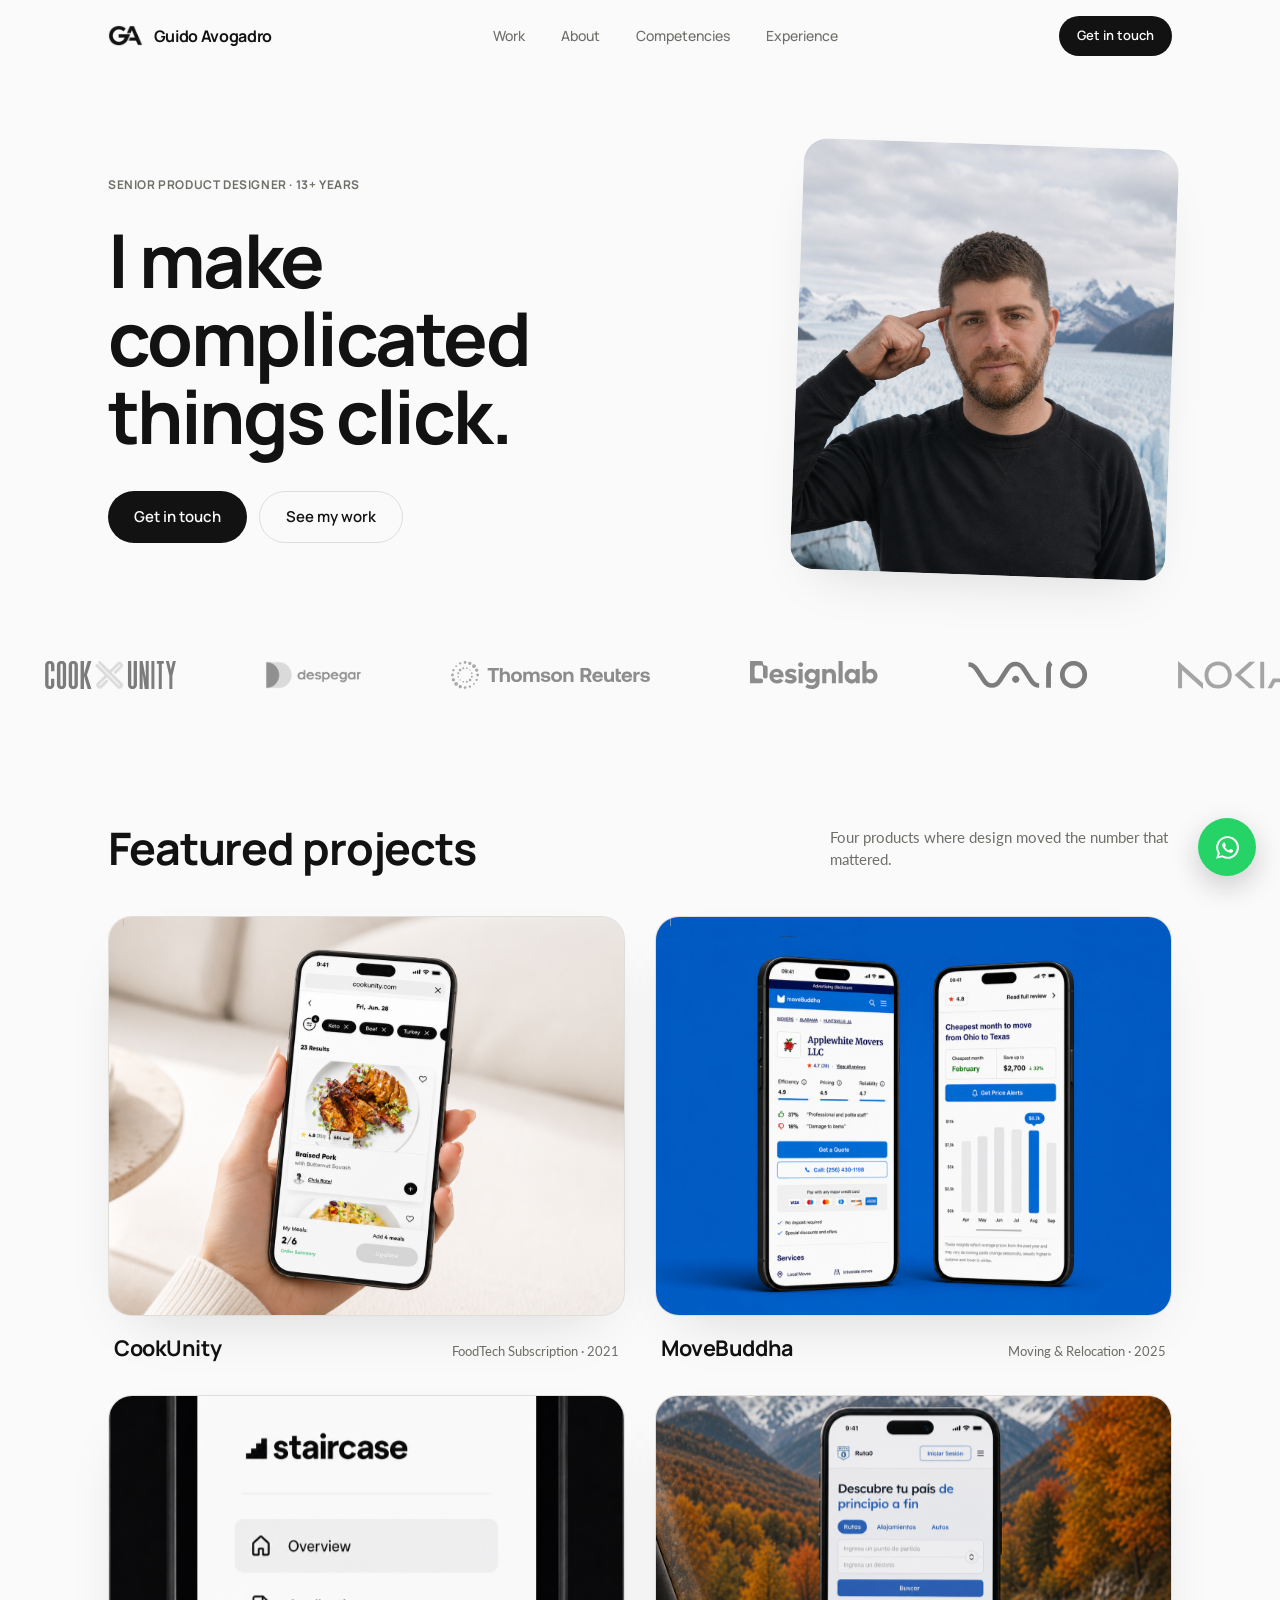
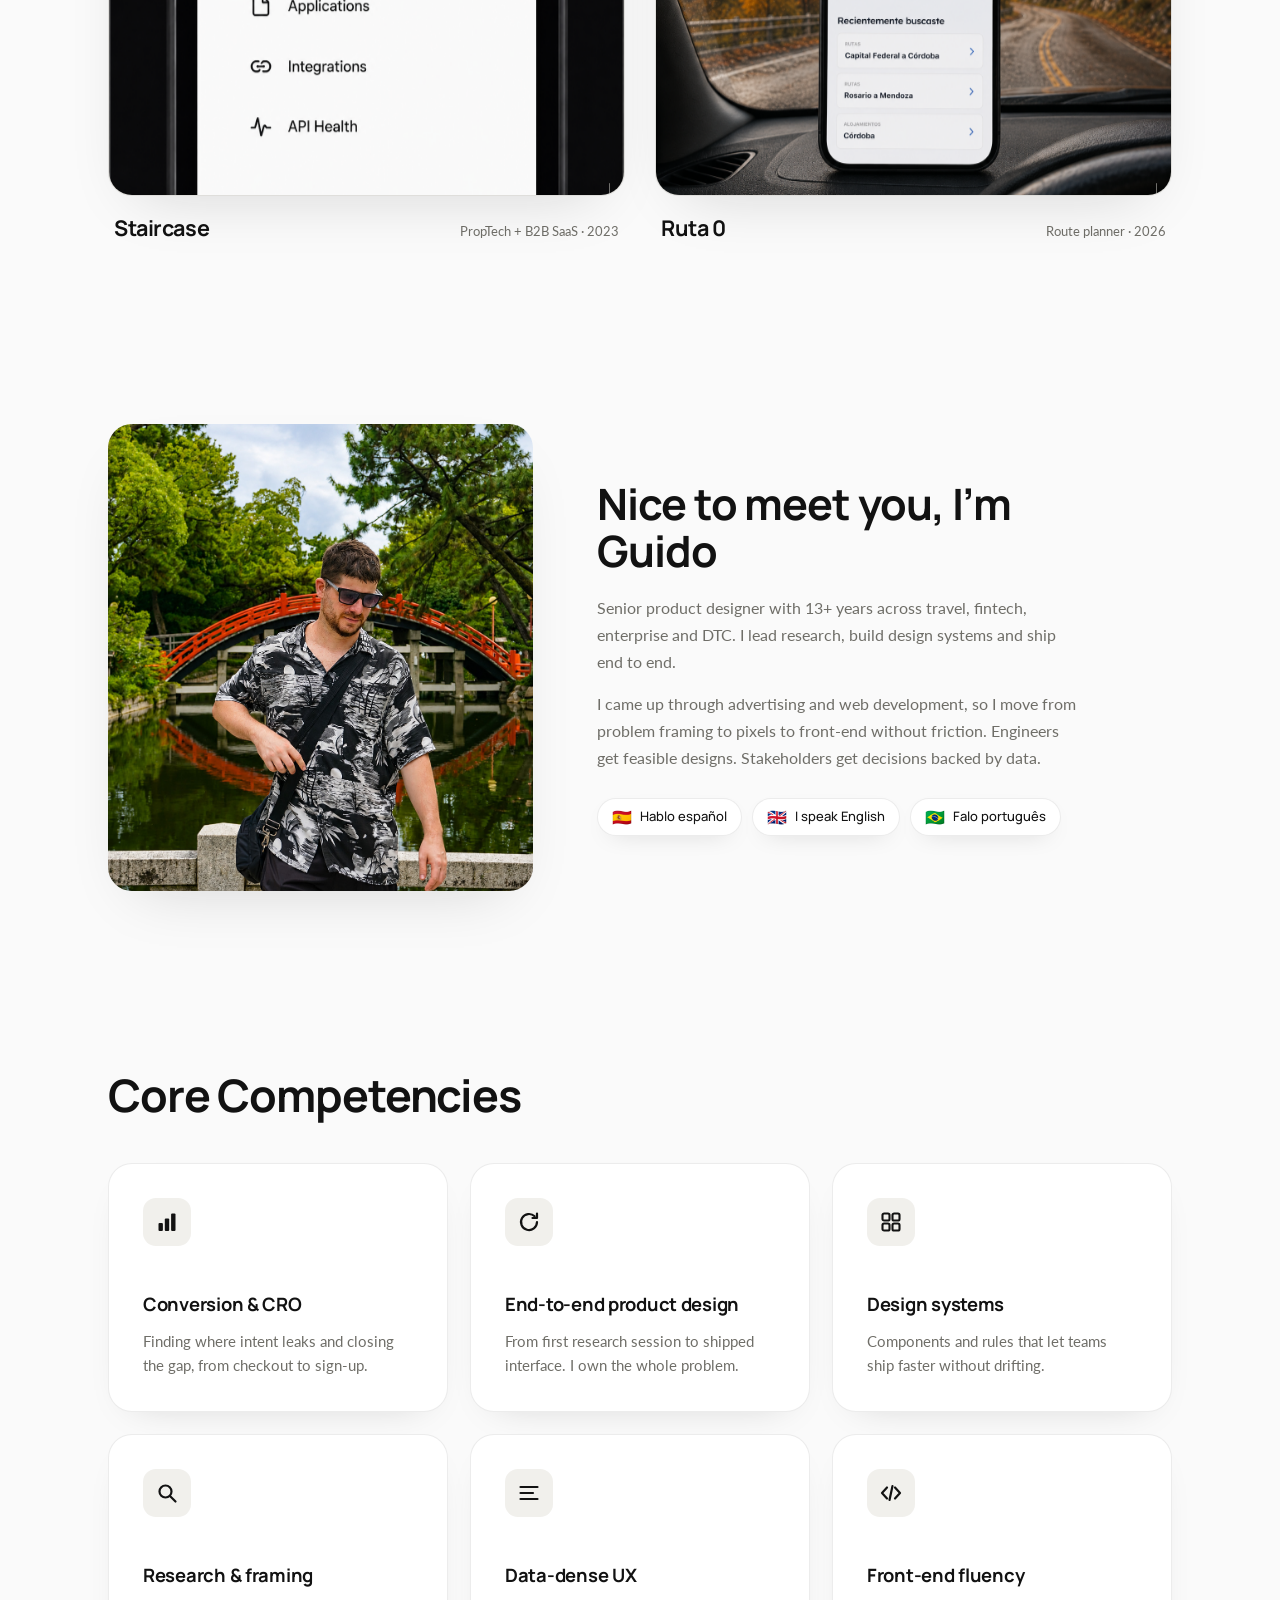
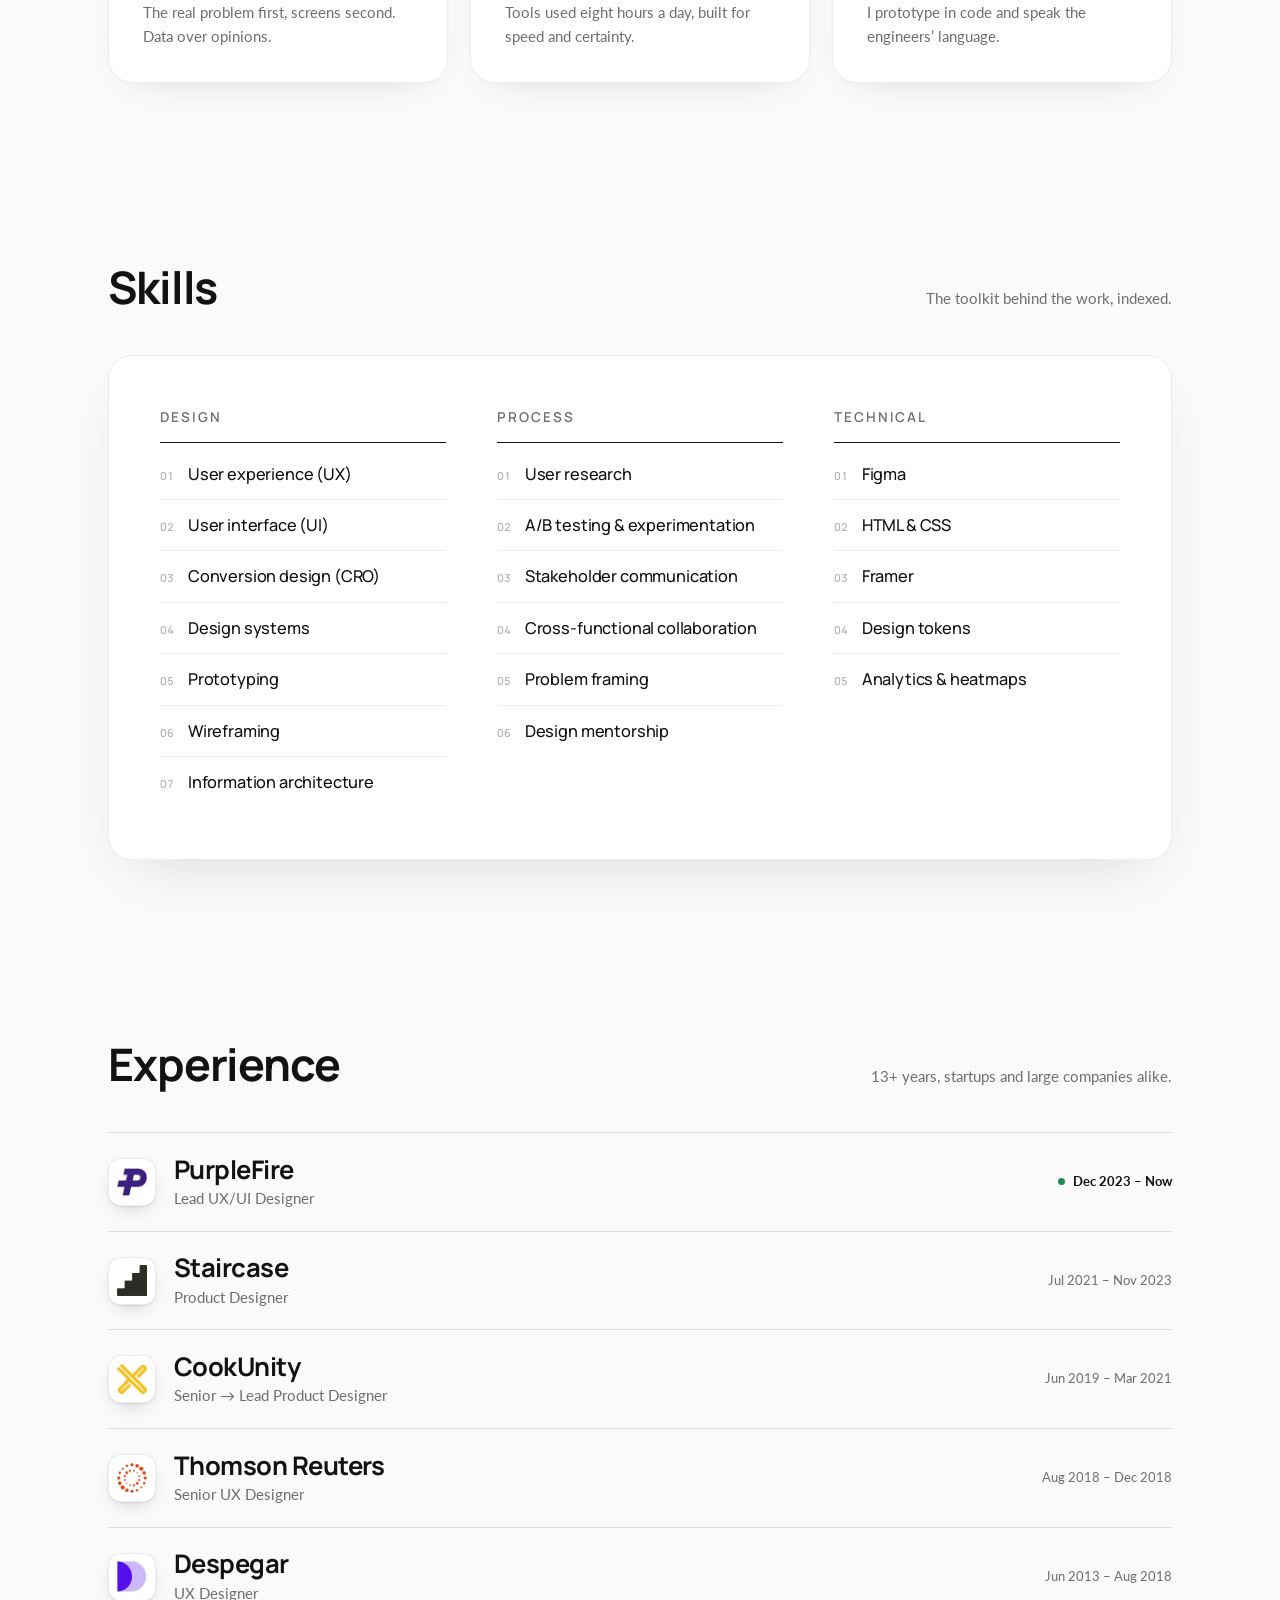
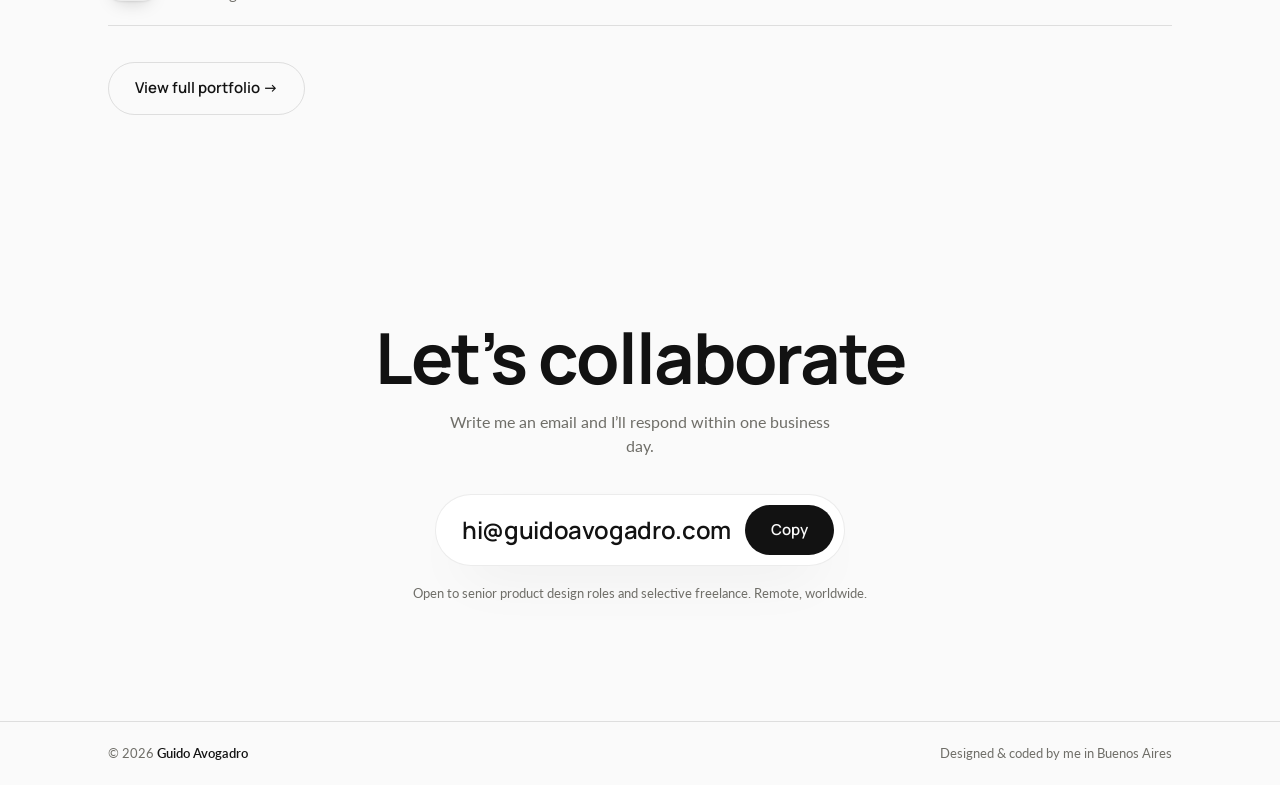
==== index.html @ b2ec1441 "Add files via upload" ====
<!DOCTYPE html>
<html lang="en">
<head>
<meta charset="UTF-8">
<meta name="viewport" content="width=device-width, initial-scale=1.0">
<title>Guido Avogadro - Senior Product Designer</title>
<meta name="description" content="Senior product designer crafting products that feel obvious and convert better. 13+ years across travel, fintech, enterprise and DTC.">

<!-- Google tag (gtag.js) -->
<script async src="https://www.googletagmanager.com/gtag/js?id=G-EMPK6W0F9X"></script>
<script>
  window.dataLayer = window.dataLayer || [];
  function gtag(){dataLayer.push(arguments);}
  gtag('js', new Date());

  gtag('config', 'G-EMPK6W0F9X');
</script>

<!-- Hotjar Tracking Code for guidoavogadro.com -->
<script>
    (function(h,o,t,j,a,r){
        h.hj=h.hj||function(){(h.hj.q=h.hj.q||[]).push(arguments)};
        h._hjSettings={hjid:576747,hjsv:6};
        a=o.getElementsByTagName('head')[0];
        r=o.createElement('script');r.async=1;
        r.src=t+h._hjSettings.hjid+j+h._hjSettings.hjsv;
        a.appendChild(r);
    })(window,document,'https://static.hotjar.com/c/hotjar-','.js?sv=');
</script>

<!-- Google Tag Manager -->
<script>(function(w,d,s,l,i){w[l]=w[l]||[];w[l].push({'gtm.start':
new Date().getTime(),event:'gtm.js'});var f=d.getElementsByTagName(s)[0],
j=d.createElement(s),dl=l!='dataLayer'?'&l='+l:'';j.async=true;j.src=
'https://www.googletagmanager.com/gtm.js?id='+i+dl;f.parentNode.insertBefore(j,f);
})(window,document,'script','dataLayer','GTM-KSC5NS3Q');</script>
<!-- End Google Tag Manager -->

<link rel="preconnect" href="https://fonts.googleapis.com">
<link rel="preconnect" href="https://fonts.gstatic.com" crossorigin>
<link rel="icon" type="image/x-icon" href="favicon-gja.ico">
<link href="https://fonts.googleapis.com/css2?family=Manrope:wght@500;600;700;800&family=Lato:wght@400;700&display=swap" rel="stylesheet">
<style>
/* ============================================================
   Guido Avogadro — Portfolio v3 (ngulak-inspired)
   Warm paper ground, big rounded cards, label-slide buttons.
   ============================================================ */
:root{
  --bg:#fafafa;
  --card:#ffffff;
  --ink:#121212;
  --mid:#6f6e68;
  --faint:#b6b5af;
  --line:rgba(18,18,18,.12);
  --line-soft:rgba(18,18,18,.08);
  --ph:#f1f0ec;
  --disp:'Manrope',sans-serif;
  --sans:'Lato',sans-serif;
  --maxw:1240px;
  --pad:clamp(28px,6vw,88px);
  --r:24px;
  --r-sm:14px;
  --sh:0 24px 60px -30px rgba(18,18,18,.18);
  --ease:cubic-bezier(.2,.7,.2,1);
}
*{margin:0;padding:0;box-sizing:border-box}
html{-webkit-text-size-adjust:100%;scroll-behavior:smooth;overflow-x:hidden;width:100%}
body{font-family:var(--sans);background:var(--bg);color:var(--ink);-webkit-font-smoothing:antialiased;line-height:1.5;font-size:16px;overflow-x:hidden;width:100%;min-width:0}
::selection{background:var(--ink);color:var(--bg)}
a{color:inherit;text-decoration:none}
img{max-width:100%;display:block}
button{font:inherit;background:none;border:0;color:inherit;cursor:pointer}
.wrap{max-width:var(--maxw);margin:0 auto;padding-left:28px;padding-right:28px;width:100%}
@media(min-width:600px){.wrap{padding-left:44px;padding-right:44px}}
@media(min-width:900px){.wrap{padding-left:64px;padding-right:64px}}
@media(min-width:1200px){.wrap{padding-left:88px;padding-right:88px}}
:focus-visible{outline:2px solid var(--ink);outline-offset:3px;border-radius:6px}
h1,h2,h3,h4{font-family:var(--disp);font-weight:700;letter-spacing:-.02em}
.btn,.chip,.nav,.logo,.pcard .name,.exp .co,.contact .mail,.skills li,.skills h3,.xcard .xi,.numcard .n,.metric .mv,.pfacts .f .v,.ph .pl{font-family:var(--disp)}

/* ===== buttons (label slides up, duplicate slides in) ===== */
.btn{
  position:relative;display:inline-flex;align-items:center;gap:10px;
  border-radius:100px;padding:14px 26px;font-size:15px;font-weight:600;
  overflow:hidden;transition:background .3s,color .3s,border-color .3s,transform .3s;
}
.btn .lw{position:relative;display:block;overflow:hidden}
.btn .l{display:block;transition:transform .4s var(--ease)}
.btn .l.dup{position:absolute;left:0;top:100%;width:100%}
.btn:hover .l{transform:translateY(-100%)}
.btn:active{transform:scale(.97)}
.btn.dark{background:var(--ink);color:var(--bg)}
.btn.dark:hover{background:#2a2a2a}
.btn.ghost{background:transparent;border:1px solid var(--line)}
.btn.ghost:hover{border-color:var(--ink)}
.btn.sm{padding:10px 18px;font-size:13px}

/* ===== chips / badges ===== */
.chip{
  display:inline-flex;align-items:center;gap:8px;background:var(--card);
  border:1px solid var(--line-soft);border-radius:100px;padding:8px 14px;
  font-size:13px;font-weight:500;box-shadow:0 8px 24px -14px rgba(18,18,18,.25);
}
.chip .em{font-size:1rem;line-height:1}

/* ===== nav ===== */
header{position:fixed;top:0;left:0;right:0;z-index:60;transition:background .3s,box-shadow .3s}
header.scrolled{background:rgba(255,255,255,.85);backdrop-filter:blur(14px);box-shadow:0 1px 0 var(--line-soft)}
.nav{display:flex;align-items:center;justify-content:space-between;gap:16px;padding-top:16px;padding-bottom:16px}
.nav .logo{display:flex;align-items:center;gap:11px;font-weight:700;font-size:16px;letter-spacing:-.02em}
.nav .logo .mark{height:21px;width:auto;display:block}
.nav .logo .lname{transition:color .25s}
.nav .logo:hover .lname{color:var(--mid)}
.nav .links{display:flex;gap:clamp(16px,3vw,36px)}
.nav .links a{font-size:14px;font-weight:500;color:var(--mid);transition:color .25s;position:relative}
.nav .links a:hover{color:var(--ink)}
.nav .links a::after{content:"";position:absolute;left:0;bottom:-4px;height:1px;width:0;background:var(--ink);transition:width .3s var(--ease)}
.nav .links a:hover::after{width:100%}

/* ===== placeholders ===== */
.ph{
  position:relative;background:var(--ph);display:flex;flex-direction:column;
  align-items:center;justify-content:center;gap:6px;width:100%;overflow:hidden;
}
.ph .pl{font-weight:600;font-size:clamp(1rem,2vw,1.5rem);letter-spacing:-.01em}
.ph .ps{font-size:10px;text-transform:uppercase;letter-spacing:.16em;color:var(--mid);font-weight:600}
.ph::before,.ph::after{content:"";position:absolute;width:12px;height:12px;border:1px solid var(--faint);opacity:.6}
.ph::before{top:14px;left:14px;border-right:0;border-bottom:0}
.ph::after{bottom:14px;right:14px;border-left:0;border-top:0}

/* ===== hero ===== */
.hero{padding-top:clamp(120px,16vh,180px);padding-bottom:clamp(56px,8vh,96px)}
.hero .grid{display:grid;grid-template-columns:1.25fr .75fr;gap:clamp(28px,5vw,72px);align-items:center}
.hero h1{
  font-size:clamp(2.5rem,5.8vw,4.9rem);line-height:1.05;letter-spacing:-.034em;
  font-weight:700;max-width:20ch;margin-bottom:clamp(24px,4vh,40px);
}
.hero .kick{display:flex;align-items:center;gap:10px;font-family:var(--disp);font-weight:700;font-size:12px;letter-spacing:.05em;text-transform:uppercase;color:var(--mid);margin-bottom:clamp(18px,3vh,28px)}
.hero .kick::before {
  display: none;
}
.hero h1 .soft{color:var(--mid)}
.hero h1 .ln{display:block;overflow:hidden;padding-bottom:.12em;margin-bottom:-.12em}
.hero h1 .ln>span{display:block;transform:translateY(112%);transition:transform .9s var(--ease)}
.hero.ready h1 .ln:nth-child(1)>span{transition-delay:.05s}
.hero.ready h1 .ln:nth-child(2)>span{transition-delay:.14s}
.hero.ready h1 .ln:nth-child(3)>span{transition-delay:.23s}
.hero.ready h1 .ln>span{transform:translateY(0)}
.hero .ctas{display:flex;gap:12px;flex-wrap:wrap}
.hero .pcardio{position:relative}
.hero .photo{
  position:relative;border-radius:var(--r);overflow:hidden;background:var(--ph);
  aspect-ratio:4/4.6;box-shadow:var(--sh);
  transform:rotate(2deg);transition:transform .6s var(--ease);
}
.hero .pcardio:hover .photo{transform:rotate(0deg)}
.hero .photo img{width:100%;height:100%;object-fit:cover}
.hero .photo .alt2{position:absolute;inset:0;opacity:0}
@media(prefers-reduced-motion:no-preference){
  .hero .photo .alt2{animation:swap 2s linear infinite}
}
@keyframes swap{
  0%,46%{opacity:0}
  50%,96%{opacity:1}
  100%{opacity:0}
}
.hero .photo .pph{position:absolute;inset:0;display:flex;flex-direction:column;align-items:center;justify-content:center;gap:6px;border:1px dashed var(--faint);border-radius:var(--r)}
.hero .photo .pph .a{font-weight:700;font-size:1.2rem}
.hero .photo .pph .b{font-size:11px;text-transform:uppercase;letter-spacing:.14em;color:var(--mid);font-weight:600;text-align:center;line-height:1.7}

/* ===== section scaffold ===== */
.sec{padding-top:clamp(64px,10vh,120px);padding-bottom:clamp(64px,10vh,120px)}
.sec-head{display:flex;align-items:flex-end;justify-content:space-between;gap:18px;flex-wrap:wrap;margin-bottom:clamp(30px,5vh,52px)}
.sec-head h2{font-size:clamp(1.8rem,3.6vw,2.8rem);letter-spacing:-.025em;line-height:1.05}
.sec-head .sub{color:var(--mid);font-size:15px;max-width:38ch}

/* ===== projects ===== */
.plist{display:grid;grid-template-columns:1fr 1fr;gap:clamp(18px,2.6vw,30px)}
.pcard{display:block;position:relative}
.pcard .media{position:relative;aspect-ratio:4/3.1;overflow:hidden;background:var(--ph);border:1px solid var(--line-soft);border-radius:var(--r);box-shadow:var(--sh)}
.pcard .media .inner{position:absolute;inset:-6% 0;will-change:transform}
.pcard .media .ph{height:100%;border-radius:0}
.pcard .media,.pcard .media .inner{transition:transform .8s var(--ease)}
.pcard:hover .media .inner .ph .pl{transform:scale(1.03)}
.pcard .media .ph .pl{font-size:clamp(1.2rem,2.4vw,1.9rem);transition:transform .8s var(--ease)}
.pcard .media .arrow{
  position:absolute;right:14px;bottom:14px;z-index:2;
  width:44px;height:44px;border-radius:50%;background:var(--ink);color:#fff;
  display:flex;align-items:center;justify-content:center;font-size:17px;
  opacity:0;transform:translateY(8px) rotate(-45deg);transition:.4s var(--ease);
}
.pcard:hover .media .arrow{opacity:1;transform:none}
.pcard .cap{display:flex;justify-content:space-between;align-items:baseline;gap:14px;padding:16px 6px 0}
.pcard .cap .t{font-family:var(--disp);font-weight:700;font-size:clamp(1.05rem,1.8vw,1.35rem);letter-spacing:-.02em}
.pcard .cap .m{font-size:13px;color:var(--mid);text-align:right;white-space:nowrap}

/* ===== logo marquee ===== */
.lmq{overflow:hidden;padding:clamp(8px,1.5vh,16px) 0 clamp(34px,5vh,52px)}
.lmq .track{display:flex;align-items:center;width:max-content;animation:mq 32s linear infinite}
.lmq:hover .track{animation-play-state:paused}
.lmq .li{display:flex;align-items:center;justify-content:center;flex-shrink:0;padding:0 clamp(26px,3.5vw,52px)}
.lmq .li img{height:clamp(20px,2.2vw,28px);width:auto;object-fit:contain;filter:grayscale(1);opacity:.5;transition:opacity .3s,filter .3s}
.lmq .li:hover img{opacity:1}
.lmq .li .fb{font-family:var(--disp);font-weight:700;font-size:clamp(.95rem,1.5vw,1.2rem);letter-spacing:-.015em;color:var(--faint);white-space:nowrap;transition:color .3s}
.lmq .li:hover .fb{color:var(--ink)}

@keyframes mq{to{transform:translateX(-50%)}}

/* ===== about ===== */
.about .grid{display:grid;grid-template-columns:.85fr 1.15fr;gap:clamp(28px,5vw,72px);align-items:center}
.about .pic{border-radius:var(--r);overflow:hidden;box-shadow:var(--sh);aspect-ratio:4/4.4;position:relative}
.about .pic img{width:100%;height:100%;object-fit:cover}
.about h2{font-size:clamp(1.8rem,3.4vw,2.7rem);letter-spacing:-.025em;line-height:1.1;margin-bottom:20px;max-width:18ch}
.about p{color:var(--mid);font-size:1.02rem;line-height:1.65;max-width:54ch}
.about p+p{margin-top:16px}
.about .langs{display:flex;gap:10px;flex-wrap:wrap;margin-top:26px}

/* ===== expertise cards ===== */
.xgrid{display:grid;grid-template-columns:repeat(3,1fr);gap:clamp(14px,2vw,22px)}
.xcard{
  background:var(--card);border:1px solid var(--line-soft);border-radius:var(--r);padding:clamp(24px,3vw,34px);
  box-shadow:0 14px 38px -26px rgba(18,18,18,.22);
  transition:transform .45s var(--ease),box-shadow .45s var(--ease);
}
.xcard:hover{transform:translateY(-6px);box-shadow:var(--sh)}
.xcard .xic{
  width:48px;height:48px;border-radius:13px;background:var(--ph);
  display:flex;align-items:center;justify-content:center;
  margin-bottom:clamp(28px,5vh,52px);color:var(--ink);
  transition:background .35s,color .35s;
}
.xcard:hover .xic{background:var(--ink);color:#fff}
.ic{width:24px;height:24px;display:block}
.ic *{transform-box:fill-box;transform-origin:center}
/* 01 bars: grow on hover */
.ic-bars rect{transform-origin:center bottom}
.xcard:hover .ic-bars .b1{animation:barUp .55s var(--ease) both}
.xcard:hover .ic-bars .b2{animation:barUp .55s var(--ease) .08s both}
.xcard:hover .ic-bars .b3{animation:barUp .55s var(--ease) .16s both}
@keyframes barUp{from{transform:scaleY(.3)}to{transform:scaleY(1)}}
/* 02 loop: full spin */
.xcard:hover .ic-loop{animation:spin .8s var(--ease) both}
@keyframes spin{to{transform:rotate(360deg)}}
/* 03 grid: pop stagger */
.xcard:hover .ic-grid .g1{animation:pop .45s var(--ease) both}
.xcard:hover .ic-grid .g2{animation:pop .45s var(--ease) .07s both}
.xcard:hover .ic-grid .g3{animation:pop .45s var(--ease) .14s both}
.xcard:hover .ic-grid .g4{animation:pop .45s var(--ease) .21s both}
@keyframes pop{0%{transform:scale(.55)}70%{transform:scale(1.12)}100%{transform:scale(1)}}
/* 04 magnifier: scan */
.xcard:hover .ic-mag{animation:scan .9s var(--ease) both}
@keyframes scan{0%{transform:translate(0,0)}30%{transform:translate(-2.5px,-2.5px)}65%{transform:translate(2.5px,2px)}100%{transform:translate(0,0)}}
/* 05 rows: slide stagger */
.xcard:hover .ic-rows .r1{animation:row .5s var(--ease) both}
.xcard:hover .ic-rows .r2{animation:row .5s var(--ease) .08s both}
.xcard:hover .ic-rows .r3{animation:row .5s var(--ease) .16s both}
@keyframes row{0%{transform:translateX(-5px);opacity:.3}100%{transform:none;opacity:1}}
/* 06 code: brackets part, slash tilts */
.ic-code .lb,.ic-code .rb,.ic-code .sl{transition:transform .4s var(--ease)}
.xcard:hover .ic-code .lb{transform:translateX(-2.5px)}
.xcard:hover .ic-code .rb{transform:translateX(2.5px)}
.xcard:hover .ic-code .sl{transform:rotate(8deg)}
.xcard h3{font-size:1.15rem;margin-bottom:10px;letter-spacing:-.015em}
.xcard p{color:var(--mid);font-size:.94rem;line-height:1.6}

/* ===== skills — typographic index, no pills ===== */
.skills{background:var(--card);border:1px solid var(--line-soft);border-radius:var(--r);padding:clamp(26px,4vw,52px);box-shadow:var(--sh)}
.skills .cols{display:grid;grid-template-columns:repeat(3,1fr);gap:clamp(26px,4vw,60px)}
.skills h3{font-size:.85rem;text-transform:uppercase;letter-spacing:.14em;color:var(--mid);font-weight:600;padding-bottom:14px;border-bottom:1px solid var(--ink);margin-bottom:6px}
.skills ol{list-style:none;counter-reset:sk}
.skills li{
  counter-increment:sk;display:flex;align-items:baseline;gap:14px;
  padding:13px 0;border-bottom:1px solid var(--line-soft);
  font-size:1.02rem;font-weight:500;letter-spacing:-.01em;
  transition:padding-left .3s var(--ease);
}
.skills li::before{content:counter(sk,decimal-leading-zero);font-size:11px;color:var(--faint);font-variant-numeric:tabular-nums;font-weight:600}
@media(hover:hover){.skills li:hover{padding-left:8px}}
.skills li:last-child{border-bottom:0}

/* ===== experience ===== */
.exp .row{
  display:grid;grid-template-columns:auto 1fr auto;gap:18px;align-items:center;
  padding:clamp(16px,2.4vh,24px) 0;border-bottom:1px solid var(--line);
  transition:padding-left .3s var(--ease);
}
.exp .who{display:flex;flex-direction:column;gap:3px;min-width:0}
.exp .ico{
  width:48px;height:48px;border-radius:13px;background:#fff;
  border:1px solid var(--line-soft);
  box-shadow:0 1px 2px rgba(18,18,18,.08),0 8px 20px -10px rgba(18,18,18,.28);
  display:flex;align-items:center;justify-content:center;overflow:hidden;flex-shrink:0;
  transition:transform .35s var(--ease),box-shadow .35s var(--ease);
}
.exp .row:hover .ico{transform:scale(1.06);box-shadow:0 2px 3px rgba(18,18,18,.08),0 14px 28px -12px rgba(18,18,18,.35)}
.exp .ico img{width:66%;height:66%;object-fit:contain}
.exp .ico .ini{font-family:var(--disp);font-weight:800;font-size:15px;letter-spacing:-.02em;color:var(--mid)}
.exp .row:first-of-type{border-top:1px solid var(--line)}
@media(hover:hover){.exp .row:hover{padding-left:10px}}
.exp .co{font-family:var(--disp);font-weight:700;font-size:clamp(1.2rem,2.4vw,1.6rem);letter-spacing:-.02em;line-height:1.15}
.exp .rl{color:var(--mid);font-size:.92rem}
.exp .yr{color:var(--mid);font-size:13px;font-variant-numeric:tabular-nums;white-space:nowrap}
.exp .row.now .yr{color:var(--ink);font-weight:700}
.exp .row.now .yr::before{content:"";display:inline-block;width:7px;height:7px;border-radius:50%;background:#1c8f4e;margin-right:8px;vertical-align:1px}

/* ===== contact ===== */
.contact{text-align:center;padding-top:clamp(80px,13vh,150px);padding-bottom:clamp(80px,13vh,150px)}
.contact h2{font-size:clamp(2.2rem,6vw,4.4rem);letter-spacing:-.03em;line-height:1.02;margin-bottom:16px}
.contact .sub{color:var(--mid);max-width:44ch;margin:0 auto clamp(28px,4vh,44px)}
.contact .mailrow{
  display:inline-flex;align-items:center;gap:14px;flex-wrap:wrap;justify-content:center;
  background:var(--card);border:1px solid var(--line-soft);border-radius:100px;padding:10px 10px 10px 26px;box-shadow:var(--sh);
}
.contact .mail{font-size:clamp(1.05rem,2.4vw,1.5rem);font-weight:600;letter-spacing:-.015em}
.contact .copybtn{position:relative}
.contact .copybtn .ok{position:absolute;inset:0;display:flex;align-items:center;justify-content:center;background:var(--ink);color:var(--bg);border-radius:100px;opacity:0;transition:opacity .25s}
.contact .copybtn.copied .ok{opacity:1}
.contact .note{margin-top:18px;font-size:13px;color:var(--mid)}

/* ===== footer ===== */
footer{border-top:1px solid var(--line)}
footer .fin{display:flex;justify-content:space-between;align-items:center;gap:14px;flex-wrap:wrap;padding-top:22px;padding-bottom:22px;font-size:13px;color:var(--mid)}
footer .fin b{color:var(--ink);font-weight:600}

/* ============================================================
   PROJECT TEMPLATE (single portfolio)
   ============================================================ */
.progress{position:fixed;top:0;left:0;height:2px;width:100%;z-index:70;pointer-events:none}
.progress .pb{height:100%;background:var(--ink);transform-origin:left;transform:scaleX(0)}

.phero{padding-top:clamp(110px,15vh,160px);padding-bottom:clamp(36px,5vh,56px)}
.phero .back{margin-bottom:clamp(26px,4vh,40px);display:inline-flex}
.phero h1{font-size:clamp(2.4rem,6vw,5rem);letter-spacing:-.032em;line-height:1.02;max-width:16ch;margin-bottom:18px}
.phero .lede{color:var(--mid);font-size:clamp(1.05rem,1.8vw,1.3rem);line-height:1.55;max-width:54ch}
.pfacts{
  display:grid;grid-template-columns:repeat(5,1fr);gap:18px;
  background:var(--card);border:1px solid var(--line-soft);border-radius:var(--r);padding:clamp(20px,3vw,32px);
  box-shadow:var(--sh);margin-top:clamp(28px,4vh,44px);
}
.pfacts .f .k{font-size:11px;text-transform:uppercase;letter-spacing:.14em;color:var(--mid);font-weight:600;margin-bottom:8px}
.pfacts .f .v{font-weight:600;font-size:.98rem;letter-spacing:-.01em;line-height:1.35}

.pimg{border-radius:var(--r);overflow:hidden;box-shadow:var(--sh)}
.pimg .ph{aspect-ratio:16/9}
.pimg.tall .ph{aspect-ratio:16/10}
.two{display:grid;grid-template-columns:1fr 1fr;gap:clamp(16px,2.4vw,28px)}
.two .pimg .ph{aspect-ratio:1/1}
.gap{margin-top:clamp(16px,2.4vw,28px)}

.pstmt{padding-top:clamp(56px,9vh,100px);padding-bottom:clamp(56px,9vh,100px)}
.pstmt h2{font-size:clamp(1.6rem,3.4vw,2.6rem);letter-spacing:-.025em;line-height:1.18;max-width:30ch}
.pstmt h2 .soft{color:var(--mid)}

.psec{padding-top:clamp(48px,7vh,88px);padding-bottom:clamp(48px,7vh,88px)}
.psec h2{font-size:clamp(1.6rem,3.2vw,2.4rem);letter-spacing:-.025em;margin-bottom:16px}
.psec .desc{color:var(--mid);font-size:1.05rem;line-height:1.65;max-width:60ch;margin-bottom:clamp(24px,3.5vh,36px)}

.numgrid{display:grid;grid-template-columns:repeat(3,1fr);gap:clamp(14px,2vw,22px)}
.numcard{background:var(--card);border:1px solid var(--line-soft);border-radius:var(--r);padding:clamp(22px,3vw,32px);box-shadow:0 14px 38px -26px rgba(18,18,18,.22)}
.numcard .n{font-size:13px;font-weight:700;color:var(--faint);margin-bottom:clamp(22px,4vh,40px)}
.numcard h3{font-size:1.1rem;margin-bottom:10px;letter-spacing:-.015em}
.numcard p{color:var(--mid);font-size:.93rem;line-height:1.6}
.numcard.sol{background:var(--ink);color:var(--bg)}
.numcard.sol .n{color:rgba(255,255,255,.4)}
.numcard.sol p{color:rgba(255,255,255,.65)}

.metrics{display:grid;grid-template-columns:repeat(3,1fr);gap:clamp(14px,2vw,22px)}
.metric{background:var(--card);border:1px solid var(--line-soft);border-radius:var(--r);padding:clamp(22px,3vw,32px);box-shadow:0 14px 38px -26px rgba(18,18,18,.22)}
.metric .mv{font-size:clamp(1.8rem,3.4vw,2.6rem);font-weight:600;letter-spacing:-.025em;display:inline-block;border-bottom:2px dashed var(--faint);padding-bottom:4px;margin-bottom:14px}
.metric .ml{font-size:13px;color:var(--mid);line-height:1.45}
.mnote{font-size:12px;color:var(--faint);margin-top:16px;font-style:italic}

.thanks{text-align:center;padding-top:clamp(64px,10vh,120px);padding-bottom:clamp(30px,5vh,56px)}
.thanks .em{font-size:clamp(2rem,5vw,3.4rem);margin-bottom:14px;display:block}
.thanks h2{font-size:clamp(1.8rem,4.4vw,3.2rem);letter-spacing:-.028em;margin-bottom:34px}
.thanks .pcard{text-align:left}
.pcard.wide .media{aspect-ratio:16/6}

/* ===== reveal ===== */
.rv{opacity:0;transform:translateY(26px);transition:opacity .9s var(--ease),transform .9s var(--ease)}
.rv.in{opacity:1;transform:none}
.rv.d1{transition-delay:.08s}.rv.d2{transition-delay:.16s}.rv.d3{transition-delay:.24s}

/* ===== responsive ===== */
@media(max-width:960px){
  .xgrid,.numgrid,.metrics{grid-template-columns:1fr 1fr}
  .skills .cols{grid-template-columns:1fr}
  .pfacts{grid-template-columns:repeat(2,1fr)}
}
@media(max-width:760px){
  .hero .grid{grid-template-columns:1fr}
  .hero .pcardio{max-width:420px}
  .about .grid{grid-template-columns:1fr}
  .about .pic{max-width:420px}
  .nav .links{display:none}
  .plist{grid-template-columns:1fr}
  .pcard .media{aspect-ratio:4/3.1}
  .pcard.wide .media{aspect-ratio:16/9}
  .exp .ico{width:42px;height:42px;border-radius:11px}
  .exp .yr{font-size:12px}
}
@media(max-width:560px){
  .xgrid,.numgrid,.metrics,.two{grid-template-columns:1fr}
  .pfacts{grid-template-columns:1fr 1fr}
  .contact .mailrow{border-radius:var(--r);flex-direction:column;align-items:stretch;padding:16px}
}
@media(prefers-reduced-motion:reduce){
  *{animation-duration:.001ms!important;transition-duration:.001ms!important;scroll-behavior:auto}
  .rv{opacity:1;transform:none}
  .hero h1 .ln>span{transform:none}
}


/* ============================================================
   Mobile-first safeguards
   ============================================================ */
/* never let any media or card exceed the padded container */
.wrap img,.wrap .ph,.wrap .pimg,.wrap .pcard,.wrap .skills{max-width:100%}
@media(max-width:760px){
  .hero{padding-top:clamp(104px,14vh,130px)}
  .hero .ctas .btn{flex:1;justify-content:center;min-width:150px}
  .sec{padding-top:clamp(56px,8vh,80px);padding-bottom:clamp(56px,8vh,80px)}
  .skills{padding:22px}
  .pfacts{padding:20px;gap:16px}
  .xcard{padding:22px}
  .about .pic{margin:0 auto}
  .phero h1{font-size:clamp(2rem,9vw,2.8rem)}
  .contact h2{font-size:clamp(2rem,9vw,2.8rem)}
}


/* ===== floating WhatsApp contact ===== */
.whatsapp-float{
  position:fixed;
  right:24px;
  bottom:24px;
  z-index:100;
  width:58px;
  height:58px;
  display:flex;
  align-items:center;
  justify-content:center;
  border-radius:50%;
  background:#25D366;
  color:#fff;
  box-shadow:0 10px 28px rgba(18,18,18,.20);
  transition:transform .25s var(--ease),box-shadow .25s var(--ease);
}
.whatsapp-float:hover{
  transform:translateY(-3px);
  box-shadow:0 14px 34px rgba(18,18,18,.25);
}
.whatsapp-float:active{transform:scale(.95)}
.whatsapp-float svg{width:29px;height:29px;display:block}
.whatsapp-float .wa-label{
  position:absolute;
  right:70px;
  top:50%;
  transform:translateY(-50%) translateX(6px);
  background:var(--ink);
  color:#fff;
  border-radius:10px;
  padding:8px 11px;
  font-family:var(--disp);
  font-size:12px;
  font-weight:600;
  white-space:nowrap;
  opacity:0;
  pointer-events:none;
  transition:opacity .2s,transform .2s;
}
.whatsapp-float:hover .wa-label,
.whatsapp-float:focus-visible .wa-label{
  opacity:1;
  transform:translateY(-50%) translateX(0);
}
@media(max-width:560px){
  .whatsapp-float{
    right:18px;
    bottom:18px;
    width:54px;
    height:54px;
  }
  .whatsapp-float svg{width:27px;height:27px}
  .whatsapp-float .wa-label{display:none}
}
@media(prefers-reduced-motion:reduce){
  .whatsapp-float{transition:none}
}

</style>


<!-- PostHog Analytics -->
<script>
    !function(t,e){var o,n,p,r;e.__SV||(window.posthog && window.posthog.__loaded)||(window.posthog=e,e._i=[],e.init=function(i,s,a){function g(t,e){var o=e.split(".");2==o.length&&(t=t[o[0]],e=o[1]),t[e]=function(){t.push([e].concat(Array.prototype.slice.call(arguments,0)))}}p||((p=t.createElement("script")).type="text/javascript",p.crossOrigin="anonymous",p.async=!0,p.src=s.api_host.replace(".i.posthog.com","-assets.i.posthog.com")+"/static/array.js",p.onerror=function(){p=null},(r=t.getElementsByTagName("script")[0]).parentNode.insertBefore(p,r));var u=e;for(void 0!==a?u=e[a]=[]:a="posthog",u.people=u.people||[],Object.defineProperty(u,"toString",{configurable:!0,enumerable:!0,writable:!0,value:function(t){var e="posthog";return"posthog"!==a&&(e+="."+a),t||(e+=" (stub)"),e}}),Object.defineProperty(u.people,"toString",{configurable:!0,enumerable:!0,writable:!0,value:function(){return u.toString(1)+".people (stub)"}}),o="mu yu bu Su init Vu Gu zu Uu Ku il Wu Yu ju rh oh ah uh hh dh capture getExtension Zu pu gh calculateEventProperties ph register register_once register_for_session unregister unregister_for_session Hu mh getFeatureFlag getFeatureFlagPayload getFeatureFlagResult getAllFeatureFlags isFeatureEnabled reloadFeatureFlags updateFlags updateEarlyAccessFeatureEnrollment getEarlyAccessFeatures on onFeatureFlags onSurveysLoaded onSurveysLoaded getSurveys getActiveMatchingSurveys renderSurvey displaySurvey cancelPendingSurvey canRenderSurvey canRenderSurveyAsync identify setPersonProperties unsetPersonProperties group resetGroups setPersonPropertiesForFlags resetPersonPropertiesForFlags setGroupPropertiesForFlags resetGroupPropertiesForFlags reset kh shutdown setIdentity clearIdentity get_distinct_id getGroups get_session_id get_session_replay_url alias set_config startSessionRecording stopSessionRecording sessionRecordingStarted captureException addExceptionStep captureLog startExceptionAutocapture stopExceptionAutocapture loadToolbar get_property getSessionProperty yh ih createPersonProfile bh xu Cu opt_in_capturing opt_out_capturing has_opted_in_capturing has_opted_out_capturing get_explicit_consent_status is_capturing clear_opt_in_out_capturing th debug nl Os getPageViewId captureTraceFeedback captureTraceMetric Du".split(" "),n=0;n<o.length;n++)g(u,o[n]);e._i.push([i,s,a])},e.__SV=1)}(document,window.posthog||[]);
    posthog.init('phc_wF5ULq4XNw9PDAbhKwC5ZGouNMBgZuhS93oWx6D2HeEt', {
        api_host: 'https://us.i.posthog.com',
        defaults: '2026-05-30',
        person_profiles: 'identified_only',
    })
</script>
</head>
<body id="top">

<!-- Google Tag Manager (noscript) -->
<noscript><iframe src="https://www.googletagmanager.com/ns.html?id=GTM-KSC5NS3Q"
height="0" width="0" style="display:none;visibility:hidden"></iframe></noscript>
<!-- End Google Tag Manager (noscript) -->

<header id="hd">
  <div class="wrap nav">
    <a class="logo" href="#top"><img class="mark" src="ga-logo.png" alt="GA"><span class="lname">Guido Avogadro</span></a>
    <nav class="links">
      <a href="#work">Work</a>
      <a href="#about">About</a>
      <a href="#competencies">Competencies</a>
      <a href="#experience">Experience</a>
    </nav>
    <a class="btn dark sm" href="#contact"><span class="lw"><span class="l">Get in touch</span><span class="l dup">Get in touch</span></span></a>
  </div>
</header>

<main>

  <!-- HERO -->
  <section class="hero wrap" id="hero">
    <div class="grid">
      <div>
        <div class="kick rv">Senior Product Designer &middot; 13+ years</div>
        <h1>
          <span class="ln"><span>I make complicated things click.</span></span>
        </h1>
        <div class="ctas rv d1">
          <a class="btn dark" href="#contact"><span class="lw"><span class="l">Get in touch</span><span class="l dup">Get in touch</span></span></a>
          <a class="btn ghost" href="#work"><span class="lw"><span class="l">See my work</span><span class="l dup">See my work</span></span></a>
        </div>
      </div>
      <div class="pcardio rv d2">
        <div class="photo">
          <img src="photo-1.jpg" alt="Guido Avogadro, smiling in front of the Perito Moreno glacier">
          <img class="alt2" src="photo-2.jpg" alt="" aria-hidden="true">
        </div>
      </div>
    </div>
  </section>

  <!-- LOGO MARQUEE -->
  <!-- Drop company logos into /logos as logo-01.svg ... logo-10.svg (any format works,
       CSS desaturates them). Missing files fall back to a "Logo NN" slot so you can
       see how many are live. Both sets must stay identical for the seamless loop. -->
  <div class="lmq" aria-label="Companies I have worked with">
    <div class="track">
      <span class="li"><img src="logos/brands/cookunity.svg" alt="Logo 01" loading="lazy" onerror="this.replaceWith(Object.assign(document.createElement('span'),{textContent:'Logo 01',className:'fb'}))"></span>
      <span class="li"><img src="logos/brands/despegar.png" alt="Logo 02" loading="lazy" onerror="this.replaceWith(Object.assign(document.createElement('span'),{textContent:'Logo 02',className:'fb'}))"></span>
      <span class="li"><img src="logos/brands/thomson-reuters.svg" alt="Logo 03" loading="lazy" onerror="this.replaceWith(Object.assign(document.createElement('span'),{textContent:'Logo 03',className:'fb'}))"></span>
      <span class="li"><img src="logos/brands/designlab.svg" alt="Logo 04" loading="lazy" onerror="this.replaceWith(Object.assign(document.createElement('span'),{textContent:'Logo 04',className:'fb'}))"></span>
      <span class="li"><img src="logos/brands/vaio.svg" alt="Logo 05" loading="lazy" onerror="this.replaceWith(Object.assign(document.createElement('span'),{textContent:'Logo 05',className:'fb'}))"></span>
      <span class="li"><img src="logos/brands/nokia.svg" alt="Logo 06" loading="lazy" onerror="this.replaceWith(Object.assign(document.createElement('span'),{textContent:'Logo 06',className:'fb'}))"></span>
      <span class="li"><img src="logos/brands/movebuddha.png" alt="Logo 07" loading="lazy" onerror="this.replaceWith(Object.assign(document.createElement('span'),{textContent:'Logo 07',className:'fb'}))"></span>
      <span class="li"><img src="logos/brands/ruta0.png" alt="Logo 08" loading="lazy" onerror="this.replaceWith(Object.assign(document.createElement('span'),{textContent:'Logo 08',className:'fb'}))"></span>
      <span class="li"><img src="logos/brands/cookunity.svg" alt="Logo 01" loading="lazy" onerror="this.replaceWith(Object.assign(document.createElement('span'),{textContent:'Logo 01',className:'fb'}))"></span>
      <span class="li"><img src="logos/brands/despegar.png" alt="Logo 02" loading="lazy" onerror="this.replaceWith(Object.assign(document.createElement('span'),{textContent:'Logo 02',className:'fb'}))"></span>
      <span class="li"><img src="logos/brands/thomson-reuters.svg" alt="Logo 03" loading="lazy" onerror="this.replaceWith(Object.assign(document.createElement('span'),{textContent:'Logo 03',className:'fb'}))"></span>
      <span class="li"><img src="logos/brands/designlab.svg" alt="Logo 04" loading="lazy" onerror="this.replaceWith(Object.assign(document.createElement('span'),{textContent:'Logo 04',className:'fb'}))"></span>
      <span class="li"><img src="logos/brands/vaio.svg" alt="Logo 05" loading="lazy" onerror="this.replaceWith(Object.assign(document.createElement('span'),{textContent:'Logo 05',className:'fb'}))"></span>
      <span class="li"><img src="logos/brands/nokia.svg" alt="Logo 06" loading="lazy" onerror="this.replaceWith(Object.assign(document.createElement('span'),{textContent:'Logo 06',className:'fb'}))"></span>
      <span class="li"><img src="logos/brands/movebuddha.png" alt="Logo 07" loading="lazy" onerror="this.replaceWith(Object.assign(document.createElement('span'),{textContent:'Logo 07',className:'fb'}))"></span>
      <span class="li"><img src="logos/brands/ruta0.png" alt="Logo 08" loading="lazy" onerror="this.replaceWith(Object.assign(document.createElement('span'),{textContent:'Logo 08',className:'fb'}))"></span>
    </div>
  </div>

  <!-- WORK -->
  <section class="sec wrap" id="work">
    <div class="sec-head rv">
      <h2>Featured projects</h2>
      <p class="sub">Four products where design moved the number that mattered.</p>
    </div>
    <div class="plist">

      <a class="pcard rv" href="project-1.html">
        <div class="media">
          <div class="inner"><div class="ph"><img src="cu-home.png" alt="Featured Project 1">
        </div></div>
          <span class="arrow">&rarr;</span>
        </div>
        <div class="cap"><span class="t">CookUnity</span><span class="m">FoodTech Subscription &middot; 2021</span></div>
      </a>

      <a class="pcard rv" href="project-2.html">
        <div class="media">
          <div class="inner"><div class="ph"><img src="mb-home.jpg" alt="Featured Project 2"></div></div>
          <span class="arrow">&rarr;</span>
        </div>
        <div class="cap"><span class="t">MoveBuddha</span><span class="m">Moving & Relocation
 &middot; 2025</span></div>
      </a>

      <a class="pcard rv" href="staircase-project.html" data-protected="true">
        <div class="media">
          <div class="inner"><div class="ph"><img src="st-home.png" alt="Featured Project 3"></div></div>
          <span class="arrow">&rarr;</span>
        </div>
        <div class="cap"><span class="t">Staircase</span><span class="m">PropTech + B2B SaaS &middot; 2023</span></div>
      </a>

      <a class="pcard rv" href="project-4.html">
        <div class="media">
          <div class="inner"><div class="ph"><img src="rt-home.png" alt="Featured Project 4"></div></div>
          <span class="arrow">&rarr;</span>
        </div>
        <div class="cap"><span class="t">Ruta 0</span><span class="m">Route planner &middot; 2026</span></div>
      </a>

    </div>
  </section>

  <!-- ABOUT -->
  <section class="sec wrap about" id="about">
    <div class="grid">
      <div class="pic rv">
        <img src="photo-about.jpg" alt="Guido Avogadro in front of the Taiko-bashi bridge in Osaka, Japan">
      </div>
      <div class="rv d1">
        <h2>Nice to meet you, I&rsquo;m Guido</h2>
        <p>Senior product designer with 13+ years across travel, fintech, enterprise and DTC. I lead research, build design systems and ship end to end.</p>
        <p>I came up through advertising and web development, so I move from problem framing to pixels to front-end without friction. Engineers get feasible designs. Stakeholders get decisions backed by data.</p>
        <div class="langs">
          <span class="chip"><span class="em">&#127466;&#127480;</span>Hablo espa&ntilde;ol</span>
          <span class="chip"><span class="em">&#127468;&#127463;</span>I speak English</span>
          <span class="chip"><span class="em">&#127463;&#127479;</span>Falo portugu&ecirc;s</span>
        </div>
      </div>
    </div>
  </section>

  <!-- EXPERTISE -->
  <section class="sec wrap" id="competencies">
    <div class="sec-head rv">
      <h2>Core Competencies</h2>
    </div>
    <div class="xgrid">
      <div class="xcard rv"><div class="xic"><svg class="ic ic-bars" viewBox="0 0 24 24" fill="currentColor" aria-hidden="true"><rect class="b1" x="3.5" y="13" width="4.4" height="8" rx="1"/><rect class="b2" x="9.8" y="8.5" width="4.4" height="12.5" rx="1"/><rect class="b3" x="16.1" y="3.5" width="4.4" height="17.5" rx="1"/></svg></div><h3>Conversion &amp; CRO</h3><p>Finding where intent leaks and closing the gap, from checkout to sign-up.</p></div>
      <div class="xcard rv d1"><div class="xic"><svg class="ic ic-loop" viewBox="0 0 24 24" fill="none" stroke="currentColor" stroke-width="2.2" stroke-linecap="round" stroke-linejoin="round" aria-hidden="true"><path d="M20 12a8 8 0 1 1-2.34-5.66"/><polyline points="20 3.5 20 8 15.5 8"/></svg></div><h3>End-to-end product design</h3><p>From first research session to shipped interface. I own the whole problem.</p></div>
      <div class="xcard rv d2"><div class="xic"><svg class="ic ic-grid" viewBox="0 0 24 24" fill="none" stroke="currentColor" stroke-width="2.1" aria-hidden="true"><rect class="g1" x="3.5" y="3.5" width="7" height="7" rx="1.6"/><rect class="g2" x="13.5" y="3.5" width="7" height="7" rx="1.6"/><rect class="g3" x="3.5" y="13.5" width="7" height="7" rx="1.6"/><rect class="g4" x="13.5" y="13.5" width="7" height="7" rx="1.6"/></svg></div><h3>Design systems</h3><p>Components and rules that let teams ship faster without drifting.</p></div>
      <div class="xcard rv"><div class="xic"><svg class="ic ic-mag" viewBox="0 0 24 24" fill="none" stroke="currentColor" stroke-width="2.2" stroke-linecap="round" aria-hidden="true"><circle cx="10.5" cy="10.5" r="6"/><line x1="15.2" y1="15.2" x2="20.5" y2="20.5"/></svg></div><h3>Research &amp; framing</h3><p>The real problem first, screens second. Data over opinions.</p></div>
      <div class="xcard rv d1"><div class="xic"><svg class="ic ic-rows" viewBox="0 0 24 24" fill="none" stroke="currentColor" stroke-width="2.2" stroke-linecap="round" aria-hidden="true"><line class="r1" x1="3.5" y1="6" x2="20.5" y2="6"/><line class="r2" x1="3.5" y1="12" x2="16" y2="12"/><line class="r3" x1="3.5" y1="18" x2="20.5" y2="18"/></svg></div><h3>Data-dense UX</h3><p>Tools used eight hours a day, built for speed and certainty.</p></div>
      <div class="xcard rv d2"><div class="xic"><svg class="ic ic-code" viewBox="0 0 24 24" fill="none" stroke="currentColor" stroke-width="2.2" stroke-linecap="round" stroke-linejoin="round" aria-hidden="true"><polyline class="lb" points="8 6.5 3 12 8 17.5"/><polyline class="rb" points="16 6.5 21 12 16 17.5"/><line class="sl" x1="13.5" y1="5" x2="10.5" y2="19"/></svg></div><h3>Front-end fluency</h3><p>I prototype in code and speak the engineers&rsquo; language.</p></div>
    </div>
  </section>

  <!-- SKILLS — typographic index, no pills -->
  <section class="sec wrap" id="skills">
    <div class="sec-head rv">
      <h2>Skills</h2>
      <p class="sub">The toolkit behind the work, indexed.</p>
    </div>
    <div class="skills rv">
      <div class="cols">
        <div>
          <h3>Design</h3>
          <ol>
            <li>User experience (UX)</li>
            <li>User interface (UI)</li>
            <li>Conversion design (CRO)</li>
            <li>Design systems</li>
            <li>Prototyping</li>
            <li>Wireframing</li>
            <li>Information architecture</li>
          </ol>
        </div>
        <div>
          <h3>Process</h3>
          <ol>
            <li>User research</li>
            <li>A/B testing &amp; experimentation</li>
            <li>Stakeholder communication</li>
            <li>Cross-functional collaboration</li>
            <li>Problem framing</li>
            <li>Design mentorship</li>
          </ol>
        </div>
        <div>
          <h3>Technical</h3>
          <ol>
            <li>Figma</li>
            <li>HTML &amp; CSS</li>
            <li>Framer</li>
            <li>Design tokens</li>
            <li>Analytics &amp; heatmaps</li>
          </ol>
        </div>
      </div>
    </div>
  </section>

  <!-- EXPERIENCE -->
  <section class="sec wrap exp" id="experience">
    <div class="sec-head rv">
      <h2>Experience</h2>
      <p class="sub">13+ years, startups and large companies alike.</p>
    </div>
    <div class="rv">
<!-- Company logos live in /logos/companies/ as <name>.png (256x256).
           Missing files fall back to initials. -->
      <div class="row now">
        <span class="ico"><img src="logos/companies/purple-fire.png" alt="PurpleFire logo" loading="lazy" onerror="this.replaceWith(Object.assign(document.createElement('span'),{textContent:'PF',className:'ini'}))"></span>
        <span class="who"><span class="co">PurpleFire</span><span class="rl">Lead UX/UI Designer</span></span>
        <span class="yr">Dec 2023 &ndash; Now</span>
      </div>
      <div class="row">
        <span class="ico"><img src="logos/companies/staircase.png" alt="Staircase logo" loading="lazy" onerror="this.replaceWith(Object.assign(document.createElement('span'),{textContent:'St',className:'ini'}))"></span>
        <span class="who"><span class="co">Staircase</span><span class="rl">Product Designer</span></span>
        <span class="yr">Jul 2021 &ndash; Nov 2023</span>
      </div>
      <div class="row">
        <span class="ico"><img src="logos/companies/cookunity.png" alt="CookUnity logo" loading="lazy" onerror="this.replaceWith(Object.assign(document.createElement('span'),{textContent:'CU',className:'ini'}))"></span>
        <span class="who"><span class="co">CookUnity</span><span class="rl">Senior &rarr; Lead Product Designer</span></span>
        <span class="yr">Jun 2019 &ndash; Mar 2021</span>
      </div>
      <div class="row">
        <span class="ico"><img src="logos/companies/thomson-reuters.png" alt="Thomson Reuters logo" loading="lazy" onerror="this.replaceWith(Object.assign(document.createElement('span'),{textContent:'TR',className:'ini'}))"></span>
        <span class="who"><span class="co">Thomson Reuters</span><span class="rl">Senior UX Designer</span></span>
        <span class="yr">Aug 2018 &ndash; Dec 2018</span>
      </div>
      <div class="row">
        <span class="ico"><img src="logos/companies/despegar.png" alt="Despegar logo" loading="lazy" onerror="this.replaceWith(Object.assign(document.createElement('span'),{textContent:'De',className:'ini'}))"></span>
        <span class="who"><span class="co">Despegar</span><span class="rl">UX Designer</span></span>
        <span class="yr">Jun 2013 &ndash; Aug 2018</span>
      </div></div>
    <div class="rv" style="margin-top:clamp(28px,4vh,44px)">
      <a class="btn ghost" href="https://drive.google.com/file/d/1JJtCXpD9Jnjs8gMPiz6l5uTNCeU_r7Kz/view?usp=sharing" target="_blank" rel="noopener">
        <span class="lw"><span class="l">View full portfolio &rarr;</span><span class="l dup">View full portfolio &rarr;</span></span>
      </a>
    </div>
  </section>

  <!-- CONTACT -->
  <section class="contact wrap" id="contact">
    <h2 class="rv">Let&rsquo;s collaborate</h2>
    <p class="sub rv d1">Write me an email and I&rsquo;ll respond within one business day.</p>
    <div class="mailrow rv d2">
      <span class="mail" id="mail">hi@guidoavogadro.com</span>
      <button class="btn dark copybtn" id="copy">
        <span class="lw"><span class="l">Copy</span><span class="l dup">Copy</span></span>
        <span class="ok">Copied!</span>
      </button>
    </div>
    <p class="note rv d3">Open to senior product design roles and selective freelance. Remote, worldwide.</p>
  </section>

</main>

<footer>
  <div class="wrap fin">
    <span>&copy; 2026 <b>Guido Avogadro</b></span>
    <span>Designed &amp; coded by me in Buenos Aires</span>
  </div>
</footer>

<script>
// nav
var hd=document.getElementById('hd');
addEventListener('scroll',function(){hd.classList.toggle('scrolled',scrollY>40)},{passive:true});

// hero line reveal on load
addEventListener('load',function(){document.getElementById('hero').classList.add('ready')});
setTimeout(function(){document.getElementById('hero').classList.add('ready')},600); // fallback

// scroll reveals
var io=new IntersectionObserver(function(es){es.forEach(function(e){if(e.isIntersecting){e.target.classList.add('in');io.unobserve(e.target)}})},{threshold:.1});
document.querySelectorAll('.rv').forEach(function(el){io.observe(el)});

// subtle parallax on project covers (pointer + motion allowed)
if(matchMedia('(hover:hover)').matches && !matchMedia('(prefers-reduced-motion:reduce)').matches){
  var medias=Array.prototype.slice.call(document.querySelectorAll('.pcard .media .inner'));
  var ticking=false;
  function para(){
    medias.forEach(function(m){
      var r=m.parentElement.getBoundingClientRect();
      if(r.bottom<0||r.top>innerHeight)return;
      var p=(r.top+r.height/2-innerHeight/2)/innerHeight;
      m.style.transform='translateY('+(p*-26)+'px)';
    });
    ticking=false;
  }
  addEventListener('scroll',function(){if(!ticking){ticking=true;requestAnimationFrame(para)}},{passive:true});
  para();
}

// PostHog custom events
if(window.posthog){
  document.querySelectorAll('a[href="#contact"]').forEach(function(el){
    el.addEventListener('click',function(){
      posthog.capture('portfolio_cta_click',{cta:'get_in_touch'});
    });
  });

  document.querySelectorAll('a[href="#work"]').forEach(function(el){
    el.addEventListener('click',function(){
      posthog.capture('portfolio_work_click',{source:'hero_cta'});
    });
  });

  document.querySelectorAll('.pcard').forEach(function(el){
    el.addEventListener('click',function(){
      var project=el.querySelector('.cap .t');
      posthog.capture('portfolio_project_click',{
        project:project ? project.textContent.trim() : 'unknown'
      });
    });
  });

  document.querySelectorAll('a[href*="drive.google.com"]').forEach(function(el){
    el.addEventListener('click',function(){
      posthog.capture('portfolio_pdf_click');
    });
  });
}

// email copy
var btn=document.getElementById('copy');
btn.addEventListener('click',function(){
  var t=document.getElementById('mail').textContent.trim();
  function done(){btn.classList.add('copied');setTimeout(function(){btn.classList.remove('copied')},1600)}
  if(navigator.clipboard&&navigator.clipboard.writeText){
    navigator.clipboard.writeText(t).then(function(){
      if(window.posthog) posthog.capture('portfolio_email_copy');
      done();
    })
  }
  else{
    var ta=document.createElement('textarea');ta.value=t;document.body.appendChild(ta);ta.select();document.execCommand('copy');document.body.removeChild(ta);
    if(window.posthog) posthog.capture('portfolio_email_copy');
    done()
  }
});
</script>

<!-- PASSWORD MODAL -->
<div id="pw-overlay">
  <div class="pw-box">
    <button id="pw-close">&times;</button>
    <p class="pw-label">Protected</p>
    <h3 class="pw-title">Case study access</h3>
    <p class="pw-sub">Enter the password to view this project.</p>
    <input id="pw-input" type="password" placeholder="Password">
    <p id="pw-error">Incorrect password. Try again.</p>
    <button id="pw-submit">View project &rarr;</button>
  </div>
</div>

<style>
#pw-overlay{position:fixed;inset:0;z-index:200;background:rgba(18,18,18,.55);backdrop-filter:blur(6px);display:flex;align-items:center;justify-content:center;opacity:0;pointer-events:none;transition:opacity .25s}
#pw-overlay.show{opacity:1;pointer-events:all}
.pw-box{background:#fff;border-radius:24px;padding:40px;width:100%;max-width:380px;margin:0 20px;box-shadow:0 32px 80px -20px rgba(18,18,18,.35);position:relative}
#pw-close{position:absolute;top:16px;right:16px;width:32px;height:32px;border-radius:50%;border:1px solid rgba(18,18,18,.12);display:flex;align-items:center;justify-content:center;font-size:18px;color:#6f6e68;cursor:pointer;background:#fff;line-height:1}
.pw-label{font-family:'Manrope',sans-serif;font-size:11px;font-weight:700;letter-spacing:.12em;text-transform:uppercase;color:#b6b5af;margin-bottom:10px}
.pw-title{font-family:'Manrope',sans-serif;font-size:1.3rem;font-weight:700;letter-spacing:-.02em;margin-bottom:6px}
.pw-sub{font-size:.9rem;color:#6f6e68;margin-bottom:24px}
#pw-input{width:100%;border:1px solid rgba(18,18,18,.15);border-radius:12px;padding:13px 16px;font-size:1rem;font-family:'Lato',sans-serif;outline:none;margin-bottom:8px;box-sizing:border-box;transition:border-color .2s}
#pw-input:focus{border-color:#121212}
#pw-error{font-size:13px;color:#c0392b;margin-bottom:12px;opacity:0;transition:opacity .2s;min-height:18px}
#pw-error.show{opacity:1}
#pw-submit{width:100%;background:#121212;color:#fff;border:none;border-radius:100px;padding:14px;font-family:'Manrope',sans-serif;font-size:15px;font-weight:600;cursor:pointer}
</style>

<script>
(function(){
  var PASS='obvious';
  var overlay=document.getElementById('pw-overlay');
  var input=document.getElementById('pw-input');
  var submitBtn=document.getElementById('pw-submit');
  var closeBtn=document.getElementById('pw-close');
  var errorEl=document.getElementById('pw-error');
  var pendingHref=null;

  document.querySelectorAll('a.pcard[data-protected]').forEach(function(card){
    card.addEventListener('click',function(e){
      e.preventDefault();
      pendingHref=card.getAttribute('href');
      input.value='';
      errorEl.classList.remove('show');
      overlay.classList.add('show');
      setTimeout(function(){input.focus()},80);
    });
  });

  function attempt(){
    if(input.value===PASS){
      overlay.classList.remove('show');
      sessionStorage.setItem('auth','1');
      window.location.href=pendingHref;
    } else {
      errorEl.classList.add('show');
      input.value='';
      input.focus();
    }
  }

  submitBtn.addEventListener('click',attempt);
  input.addEventListener('keydown',function(e){if(e.key==='Enter')attempt()});
  closeBtn.addEventListener('click',function(){overlay.classList.remove('show')});
  overlay.addEventListener('click',function(e){if(e.target===overlay)overlay.classList.remove('show')});
})();
</script>

<!-- Floating WhatsApp contact -->
<a
  class="whatsapp-float"
  href="https://api.whatsapp.com/send?phone=5491173600120"
  target="_blank"
  rel="noopener noreferrer"
  aria-label="Chat with Guido on WhatsApp"
>
  <span class="wa-label" aria-hidden="true">Chat on WhatsApp</span>
  <svg viewBox="0 0 32 32" fill="none" aria-hidden="true">
    <path fill="currentColor" d="M16 3.5a12.45 12.45 0 0 0-10.7 18.8L3.5 28.5l6.4-1.68A12.5 12.5 0 1 0 16 3.5Zm0 22.8a10.3 10.3 0 0 1-5.25-1.43l-.38-.23-3.8 1 1.02-3.7-.25-.4A10.3 10.3 0 1 1 16 26.3Zm5.65-7.7c-.3-.15-1.76-.87-2.03-.97-.27-.1-.47-.15-.67.15-.2.3-.77.97-.94 1.17-.17.2-.35.22-.65.08-.3-.15-1.27-.47-2.42-1.5-.9-.8-1.5-1.78-1.67-2.08-.17-.3-.02-.46.13-.61.13-.13.3-.35.45-.52.15-.17.2-.3.3-.5.1-.2.05-.37-.02-.52-.07-.15-.67-1.62-.92-2.22-.24-.58-.49-.5-.67-.51h-.57c-.2 0-.52.07-.8.37-.27.3-1.05 1.02-1.05 2.5s1.07 2.9 1.22 3.1c.15.2 2.1 3.2 5.08 4.48.71.3 1.27.49 1.7.63.71.23 1.36.2 1.87.12.57-.09 1.76-.72 2.01-1.42.25-.7.25-1.3.17-1.42-.07-.12-.27-.2-.57-.35Z"/>
  </svg>
</a>




<script>
/* Exit intent: open sleeping.html when the visitor leaves through the top edge. */
(function(){
  var allowNavigation = false;

  document.addEventListener('click', function(e){
    var link = e.target.closest && e.target.closest('a');
    if(link && link.href) allowNavigation = true;
  }, true);

  document.addEventListener('mouseout', function(e){
    if(allowNavigation) return;
    if(e.clientY <= 0 && e.relatedTarget === null){
      window.location.href = 'sleeping.html';
    }
  });
})();
</script>


<script id="sleeping-exit-intent">
(function(){
  var triggered = false;
  var ready = false;

  window.setTimeout(function(){
    ready = true;
  }, 1200);

  document.addEventListener('click', function(e){
    var link = e.target.closest && e.target.closest('a');
    if(link && link.href) triggered = true;
  }, true);

  document.addEventListener('mouseout', function(e){
    if(!ready || triggered) return;
    if(e.relatedTarget === null && e.clientY <= 0){
      triggered = true;
      window.location.href = 'sleeping.html';
    }
  }, true);
})();
</script>

</body>
</html>
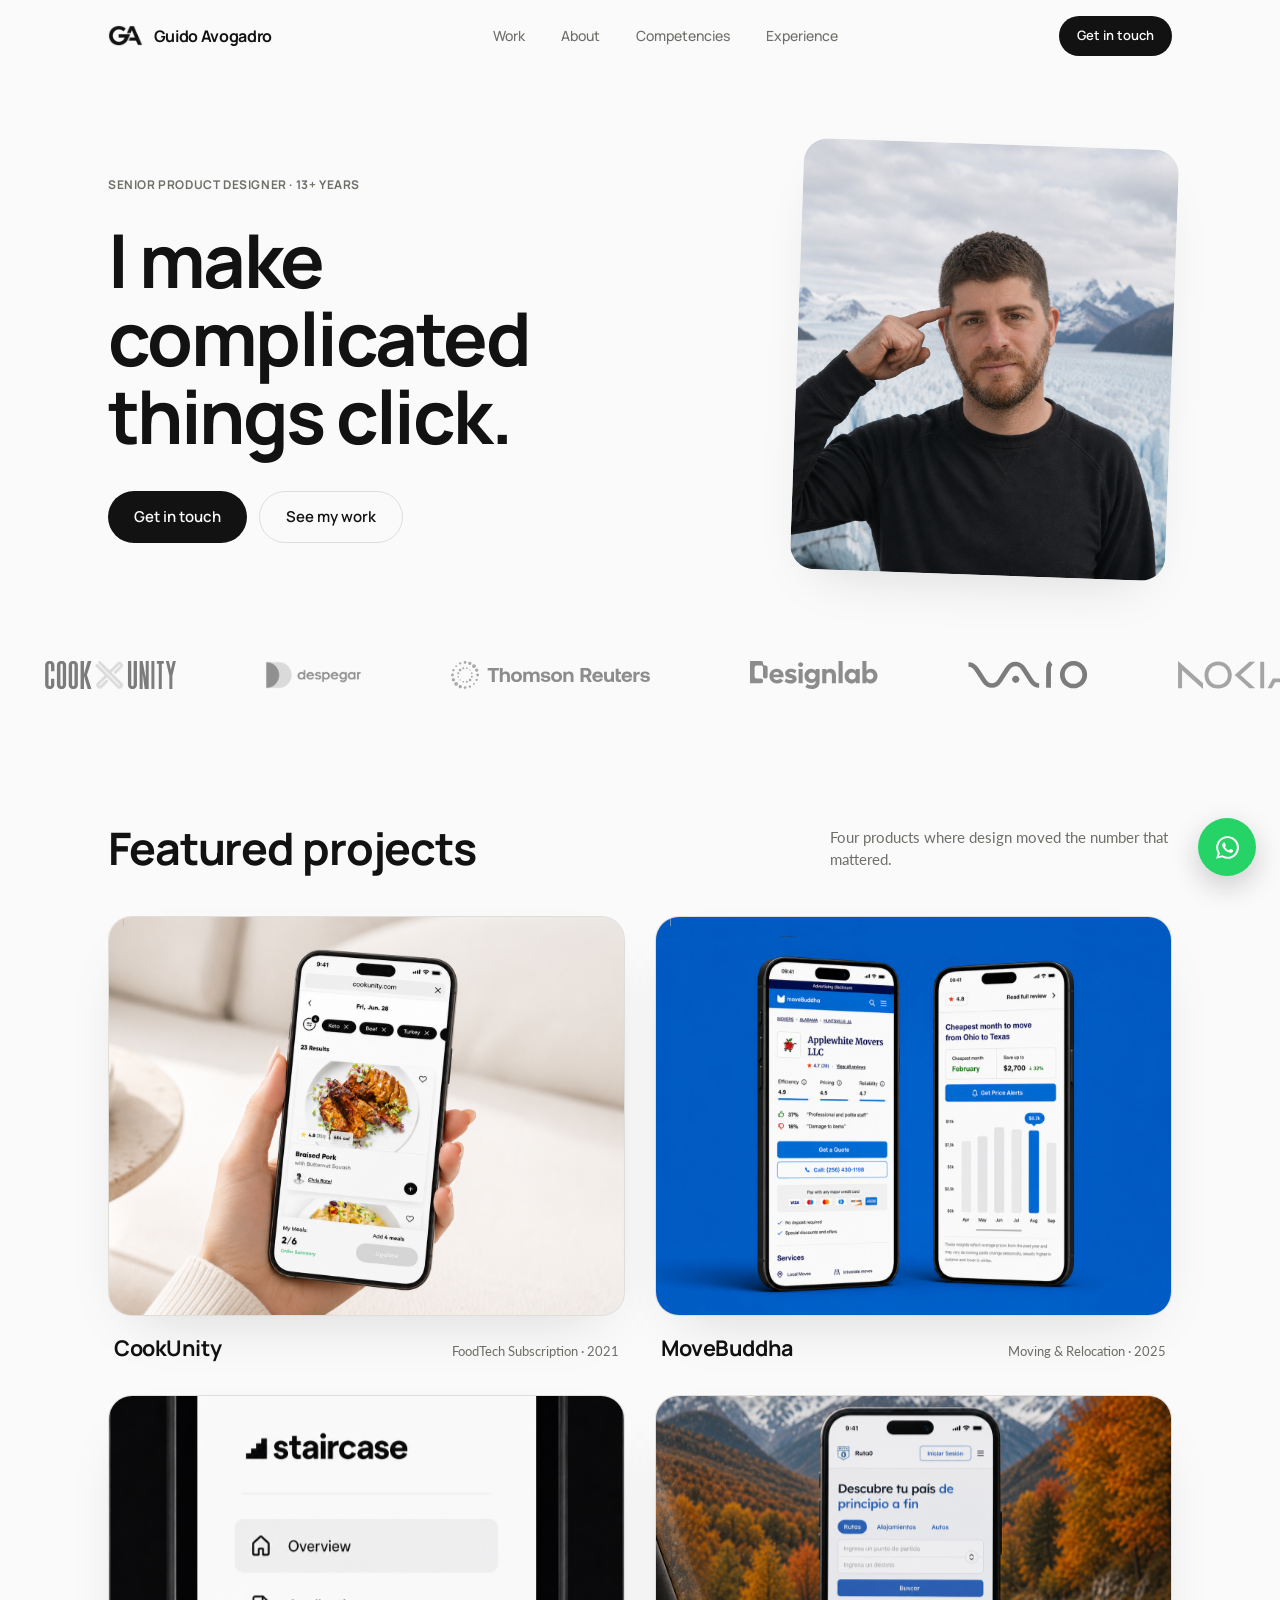
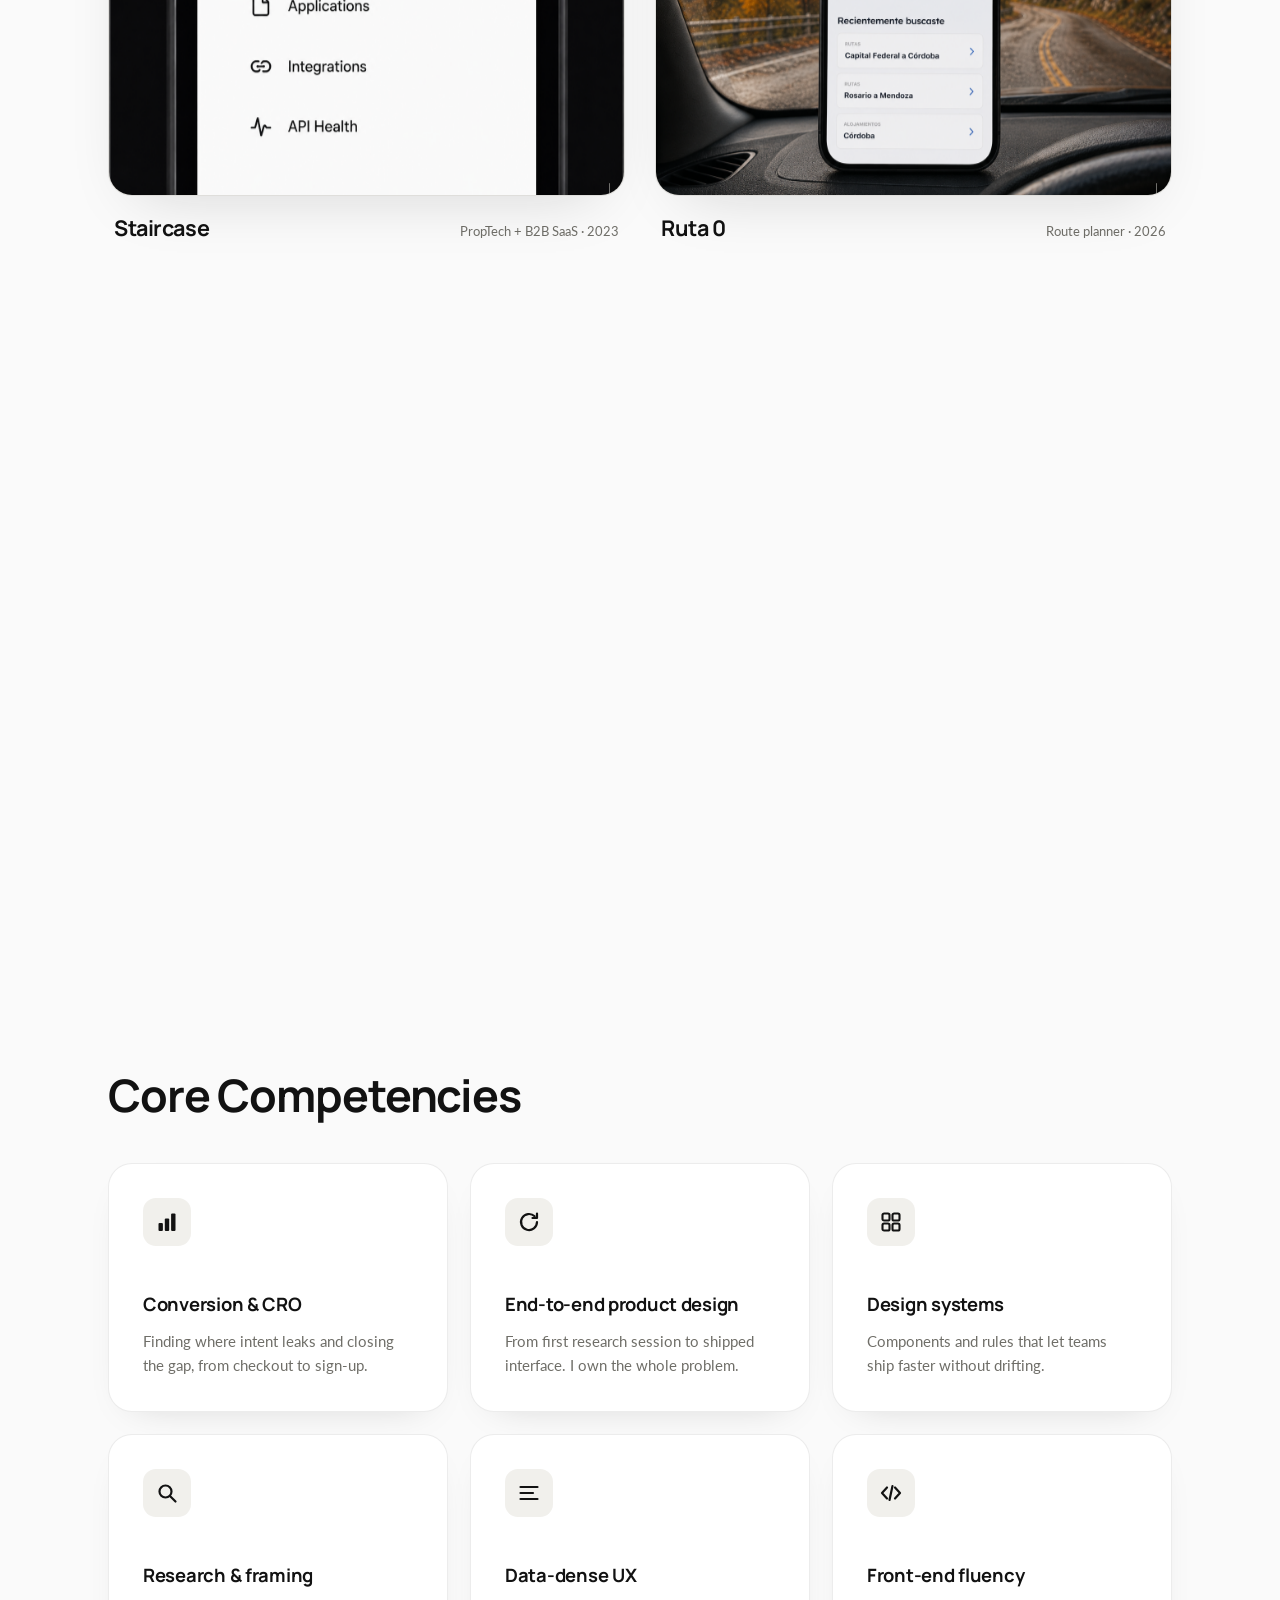
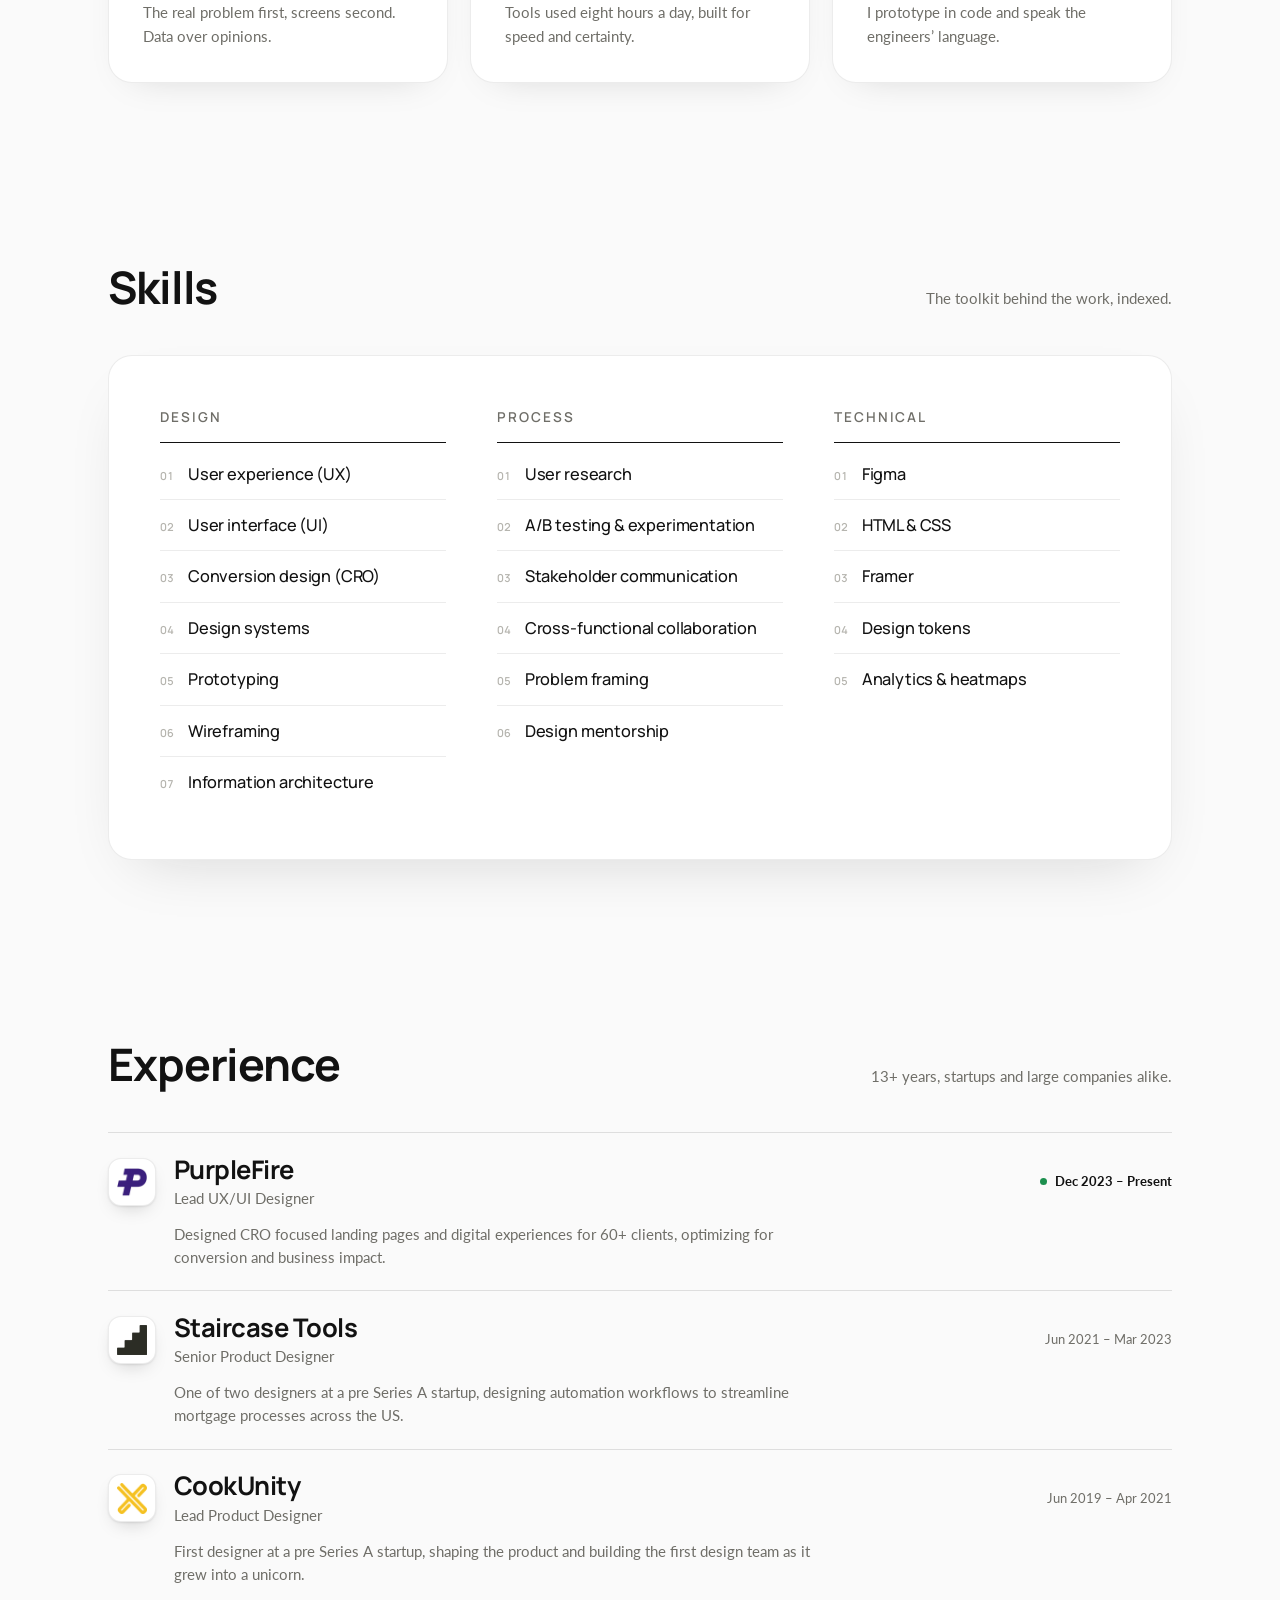
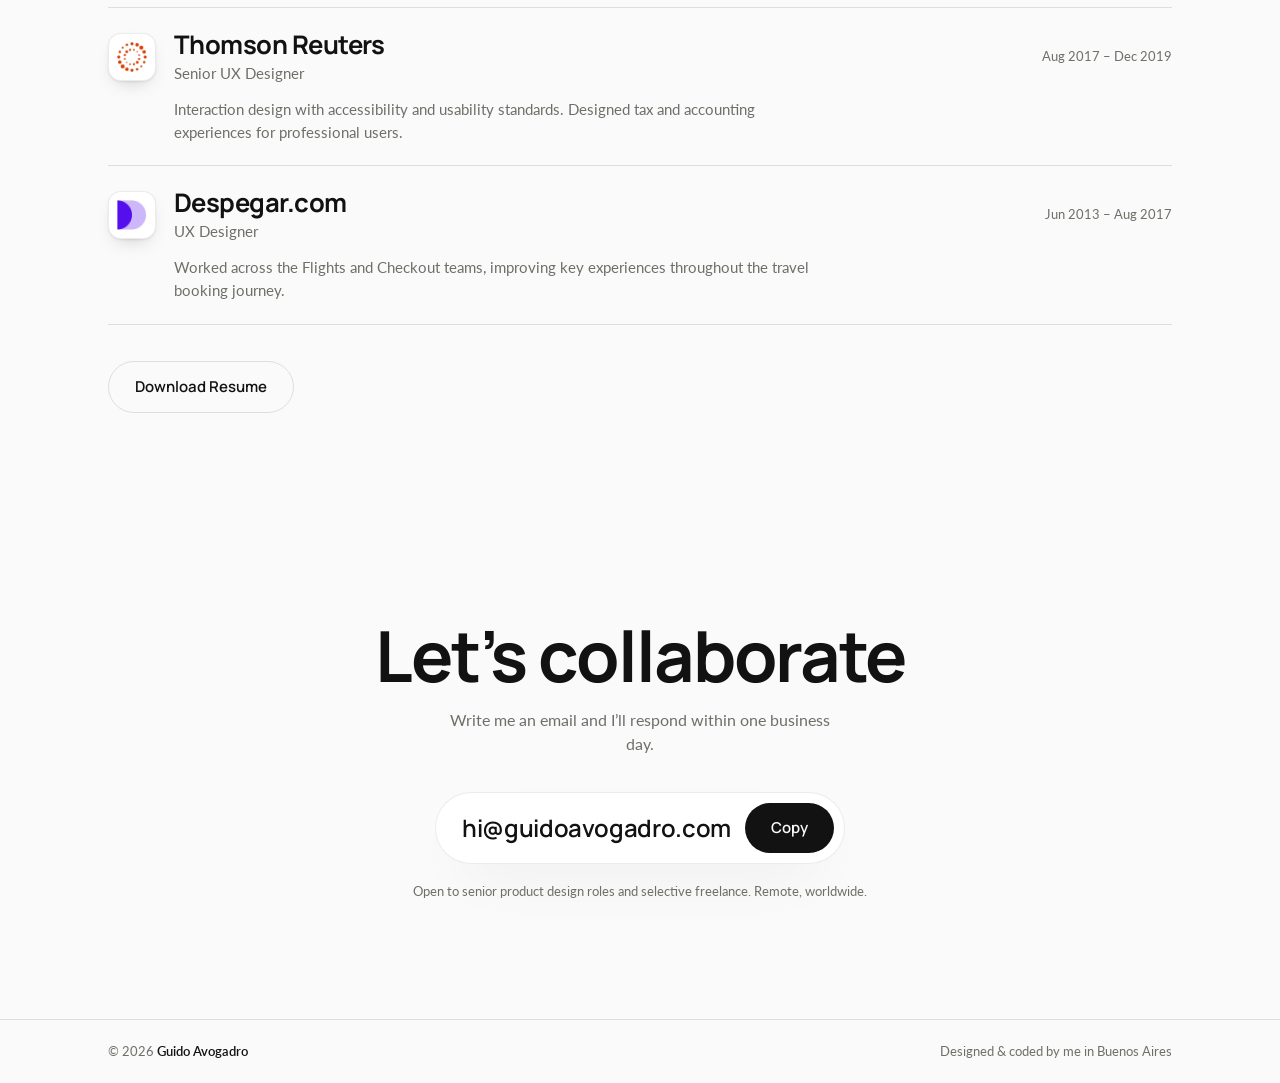
==== commit e5b9140c: "Add files via upload" ====
--- a/index.html
+++ b/index.html
@@ -284,6 +284,22 @@
   padding:clamp(16px,2.4vh,24px) 0;border-bottom:1px solid var(--line);
   transition:padding-left .3s var(--ease);
 }
+.exp .desc{
+  grid-column:2 / 4;
+  color:var(--mid);
+  font-size:.92rem;
+  line-height:1.55;
+  max-width:72ch;
+  margin-top:-4px;
+}
+.exp .details{
+  margin-top:clamp(28px,4vh,44px);
+  display:grid;grid-template-columns:1.5fr 1fr 1fr;gap:32px;
+  padding-top:clamp(24px,3vh,32px);
+  border-top:1px solid var(--line);
+}
+.exp .details h3{margin:0 0 12px;font-size:13px;text-transform:uppercase;letter-spacing:.08em;color:var(--faint)}
+.exp .details p{margin:0;color:var(--mid);font-size:.9rem;line-height:1.6}
 .exp .who{display:flex;flex-direction:column;gap:3px;min-width:0}
 .exp .ico{
   width:48px;height:48px;border-radius:13px;background:#fff;
@@ -388,6 +404,8 @@
   .pfacts{grid-template-columns:repeat(2,1fr)}
 }
 @media(max-width:760px){
+  .exp .desc{grid-column:2 / 4}
+  .exp .details{grid-template-columns:1fr;gap:24px}
   .hero .grid{grid-template-columns:1fr}
   .hero .pcardio{max-width:420px}
   .about .grid{grid-template-columns:1fr}
@@ -706,31 +724,37 @@
       <div class="row now">
         <span class="ico"><img src="logos/companies/purple-fire.png" alt="PurpleFire logo" loading="lazy" onerror="this.replaceWith(Object.assign(document.createElement('span'),{textContent:'PF',className:'ini'}))"></span>
         <span class="who"><span class="co">PurpleFire</span><span class="rl">Lead UX/UI Designer</span></span>
-        <span class="yr">Dec 2023 &ndash; Now</span>
+        <span class="yr">Dec 2023 &ndash; Present</span>
+        <span class="desc">Designed CRO focused landing pages and digital experiences for 60+ clients, optimizing for conversion and business impact.</span>
       </div>
       <div class="row">
         <span class="ico"><img src="logos/companies/staircase.png" alt="Staircase logo" loading="lazy" onerror="this.replaceWith(Object.assign(document.createElement('span'),{textContent:'St',className:'ini'}))"></span>
-        <span class="who"><span class="co">Staircase</span><span class="rl">Product Designer</span></span>
-        <span class="yr">Jul 2021 &ndash; Nov 2023</span>
+        <span class="who"><span class="co">Staircase Tools</span><span class="rl">Senior Product Designer</span></span>
+        <span class="yr">Jun 2021 &ndash; Mar 2023</span>
+        <span class="desc">One of two designers at a pre Series A startup, designing automation workflows to streamline mortgage processes across the US.</span>
       </div>
       <div class="row">
         <span class="ico"><img src="logos/companies/cookunity.png" alt="CookUnity logo" loading="lazy" onerror="this.replaceWith(Object.assign(document.createElement('span'),{textContent:'CU',className:'ini'}))"></span>
-        <span class="who"><span class="co">CookUnity</span><span class="rl">Senior &rarr; Lead Product Designer</span></span>
-        <span class="yr">Jun 2019 &ndash; Mar 2021</span>
+        <span class="who"><span class="co">CookUnity</span><span class="rl">Lead Product Designer</span></span>
+        <span class="yr">Jun 2019 &ndash; Apr 2021</span>
+        <span class="desc">First designer at a pre Series A startup, shaping the product and building the first design team as it grew into a unicorn.</span>
       </div>
       <div class="row">
         <span class="ico"><img src="logos/companies/thomson-reuters.png" alt="Thomson Reuters logo" loading="lazy" onerror="this.replaceWith(Object.assign(document.createElement('span'),{textContent:'TR',className:'ini'}))"></span>
         <span class="who"><span class="co">Thomson Reuters</span><span class="rl">Senior UX Designer</span></span>
-        <span class="yr">Aug 2018 &ndash; Dec 2018</span>
+        <span class="yr">Aug 2017 &ndash; Dec 2019</span>
+        <span class="desc">Interaction design with accessibility and usability standards. Designed tax and accounting experiences for professional users.</span>
       </div>
       <div class="row">
         <span class="ico"><img src="logos/companies/despegar.png" alt="Despegar logo" loading="lazy" onerror="this.replaceWith(Object.assign(document.createElement('span'),{textContent:'De',className:'ini'}))"></span>
-        <span class="who"><span class="co">Despegar</span><span class="rl">UX Designer</span></span>
-        <span class="yr">Jun 2013 &ndash; Aug 2018</span>
-      </div></div>
+        <span class="who"><span class="co">Despegar.com</span><span class="rl">UX Designer</span></span>
+        <span class="yr">Jun 2013 &ndash; Aug 2017</span>
+        <span class="desc">Worked across the Flights and Checkout teams, improving key experiences throughout the travel booking journey.</span>
+      </div>
+    </div>
     <div class="rv" style="margin-top:clamp(28px,4vh,44px)">
-      <a class="btn ghost" href="https://drive.google.com/file/d/1JJtCXpD9Jnjs8gMPiz6l5uTNCeU_r7Kz/view?usp=sharing" target="_blank" rel="noopener">
-        <span class="lw"><span class="l">View full portfolio &rarr;</span><span class="l dup">View full portfolio &rarr;</span></span>
+      <a class="btn ghost" href="Guido_Avogadro_Product_Designer_Resume.pdf" target="_blank" rel="noopener">
+        <span class="lw"><span class="l">Download Resume</span><span class="l dup">Download Resume</span></span>
       </a>
     </div>
   </section>
@@ -941,30 +965,5 @@
 })();
 </script>
 
-
-<script id="sleeping-exit-intent">
-(function(){
-  var triggered = false;
-  var ready = false;
-
-  window.setTimeout(function(){
-    ready = true;
-  }, 1200);
-
-  document.addEventListener('click', function(e){
-    var link = e.target.closest && e.target.closest('a');
-    if(link && link.href) triggered = true;
-  }, true);
-
-  document.addEventListener('mouseout', function(e){
-    if(!ready || triggered) return;
-    if(e.relatedTarget === null && e.clientY <= 0){
-      triggered = true;
-      window.location.href = 'sleeping.html';
-    }
-  }, true);
-})();
-</script>
-
 </body>
 </html>
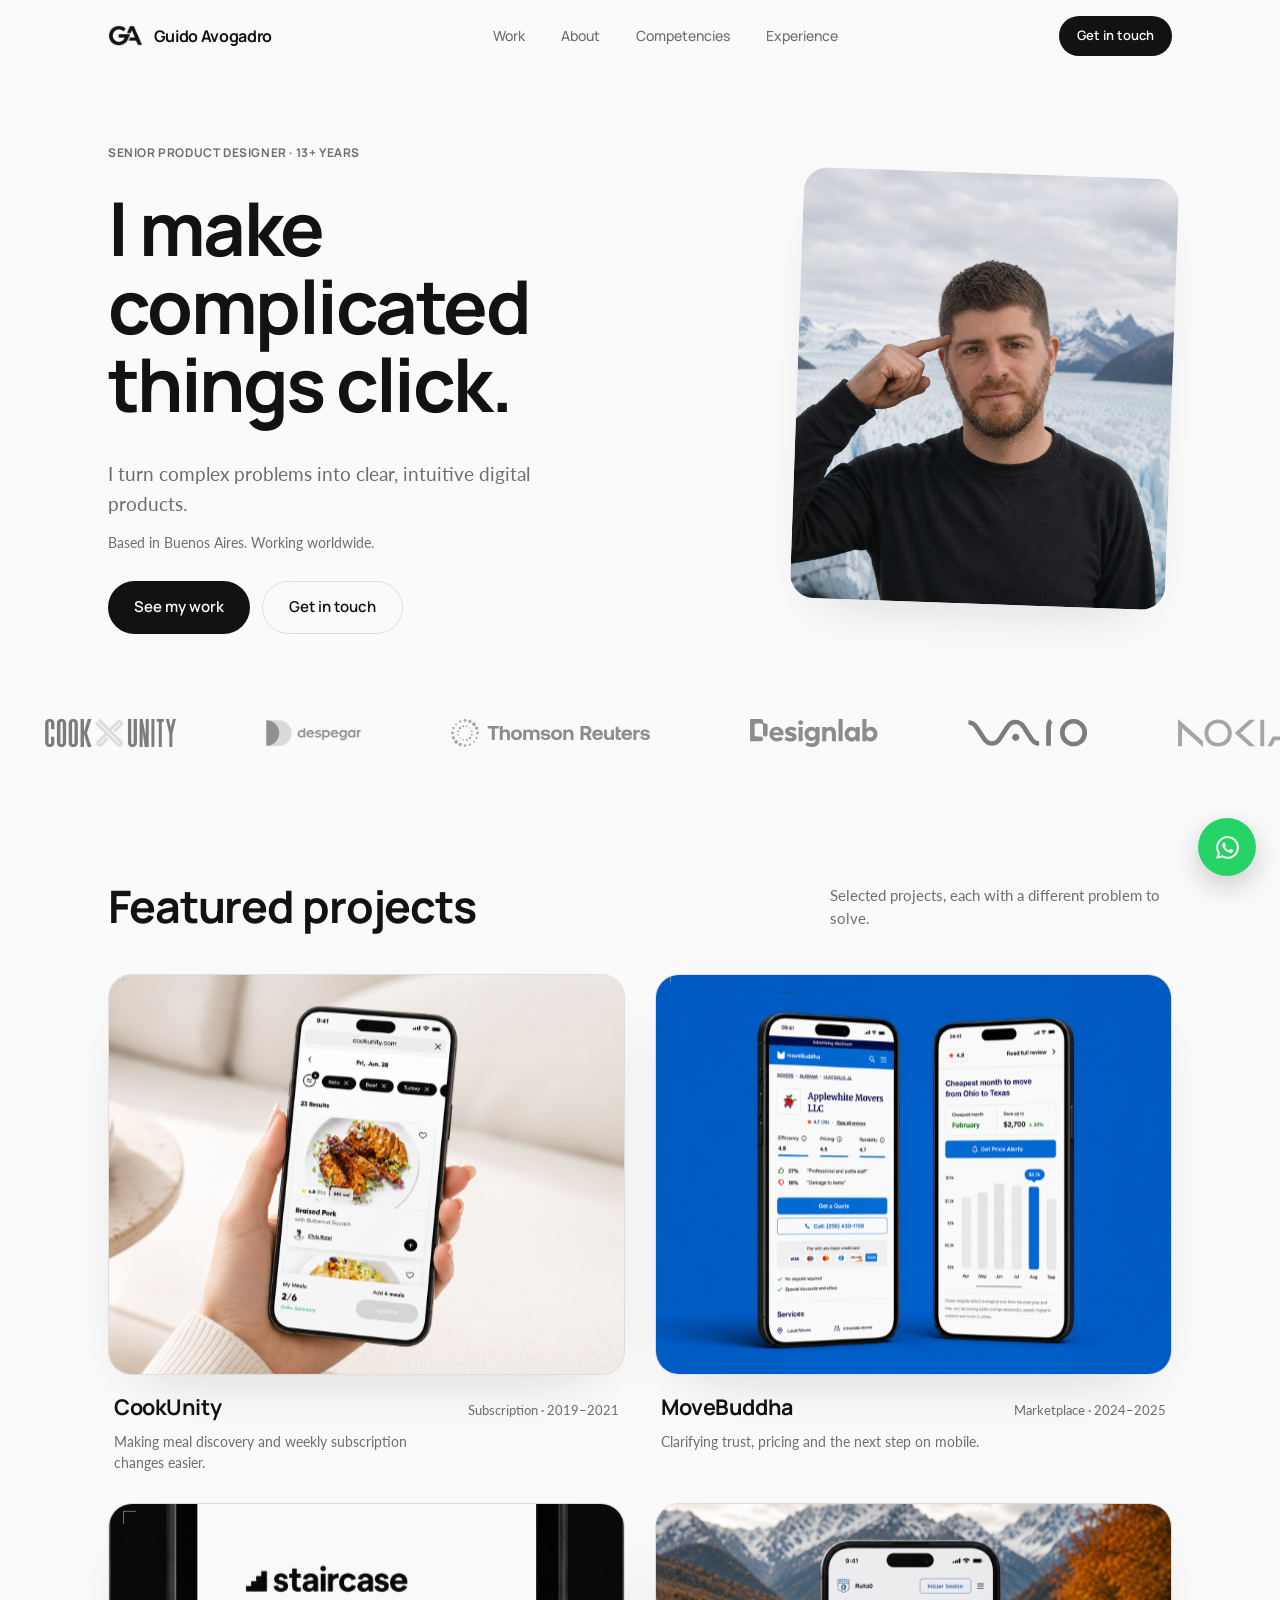
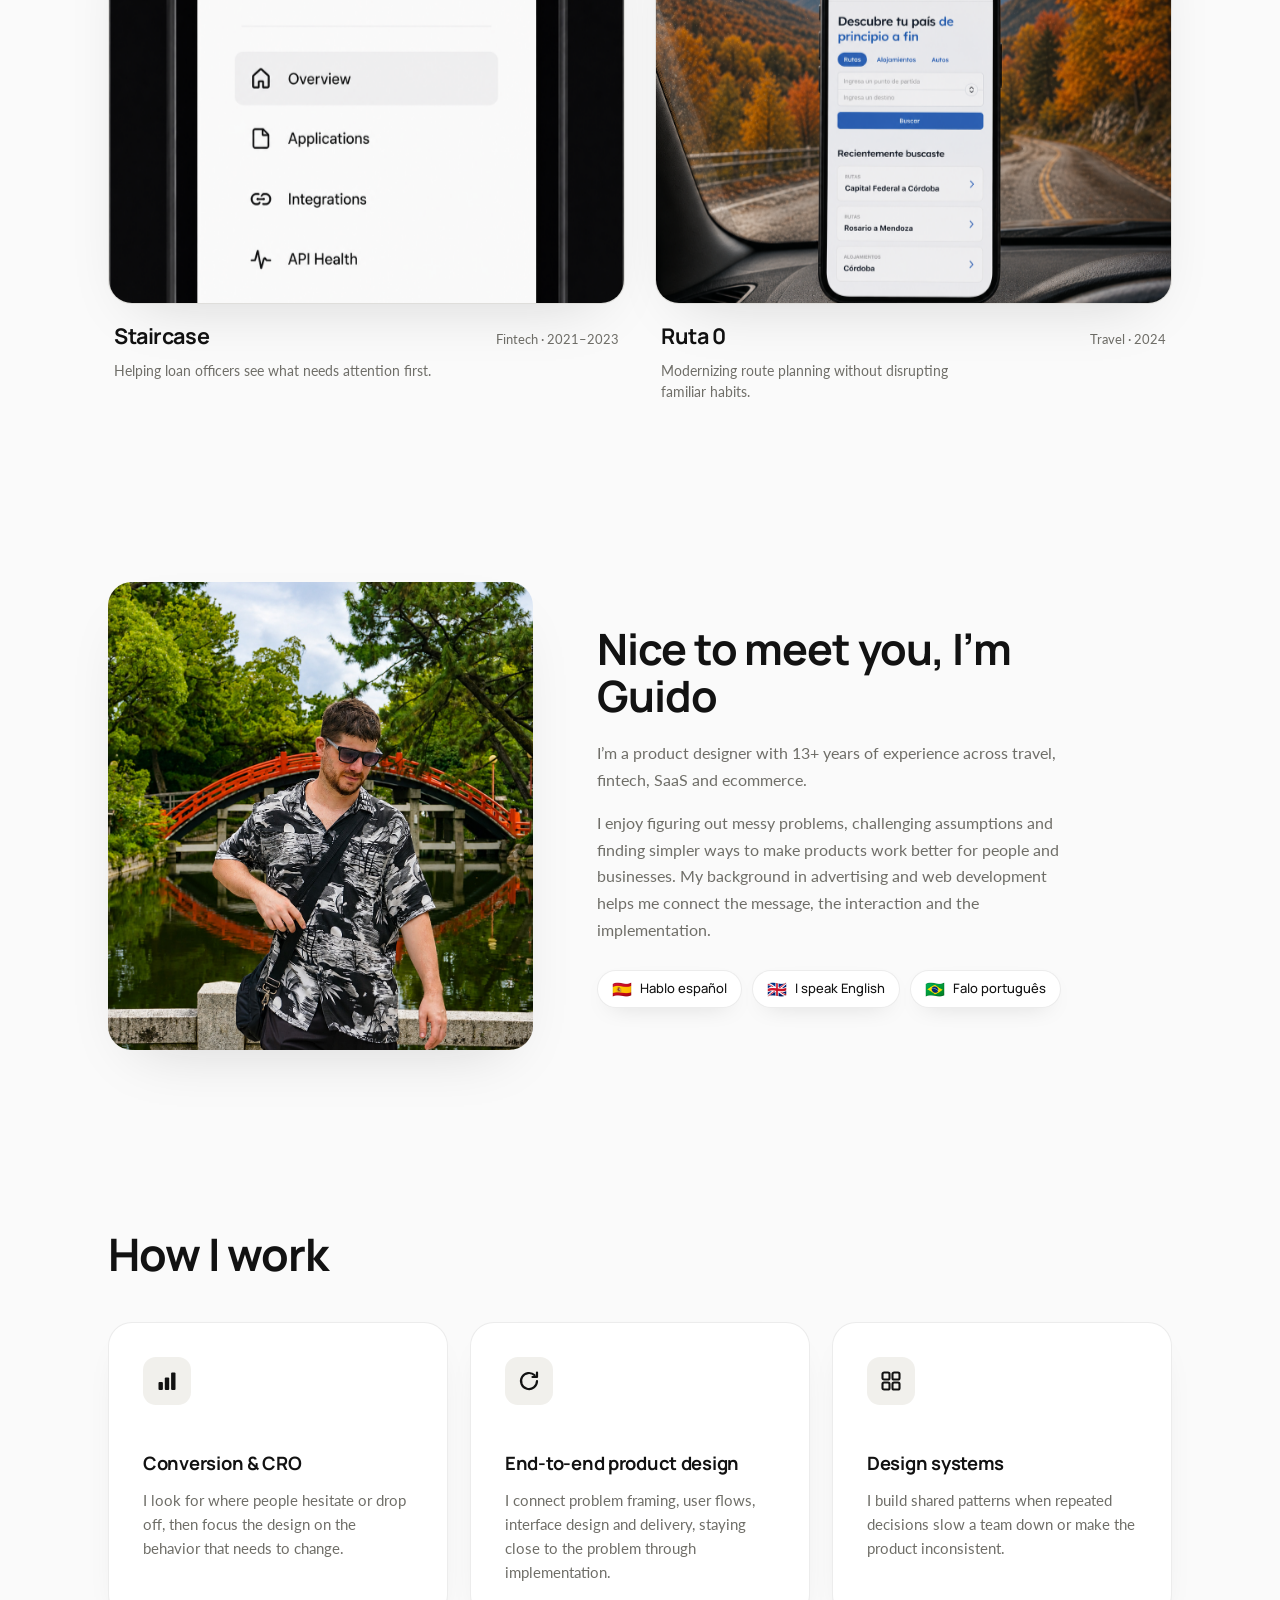
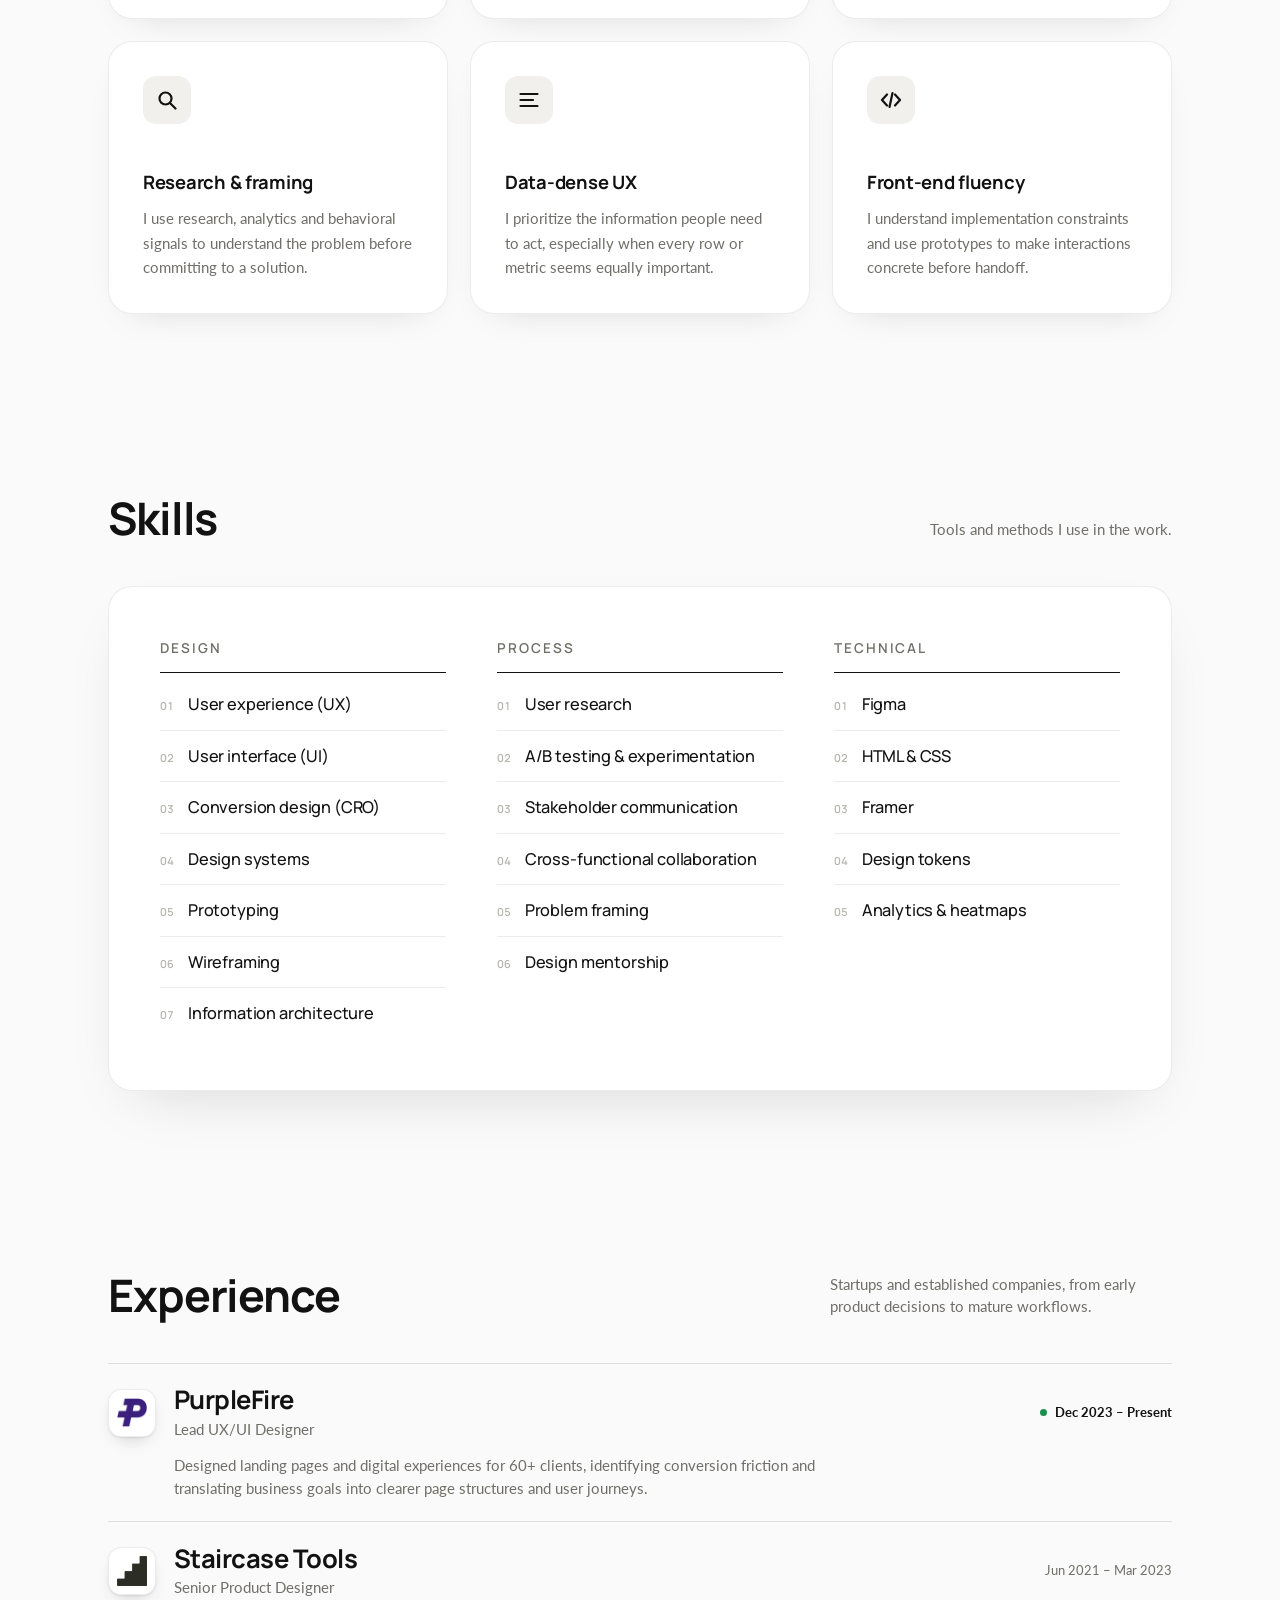
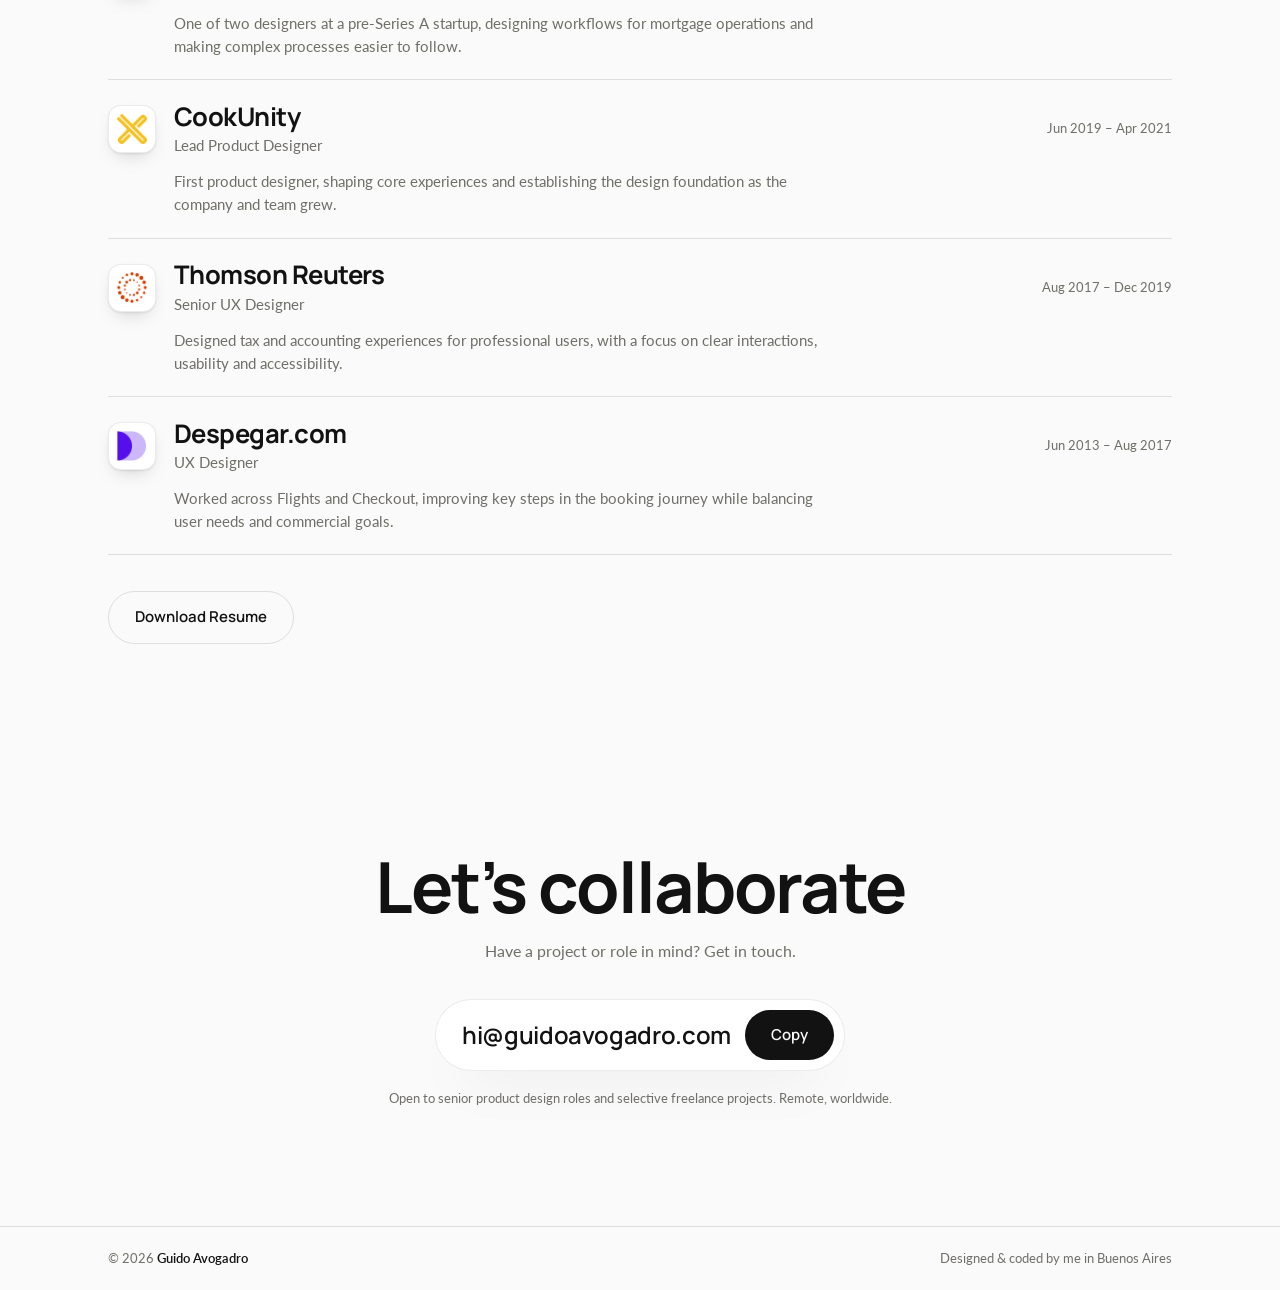
==== commit a6633bba: "Add files via upload" ====
--- a/index.html
+++ b/index.html
@@ -168,6 +168,9 @@
 .hero .photo .pph .a{font-weight:700;font-size:1.2rem}
 .hero .photo .pph .b{font-size:11px;text-transform:uppercase;letter-spacing:.14em;color:var(--mid);font-weight:600;text-align:center;line-height:1.7}
 
+.hero .hero-intro{font-size:clamp(1.05rem,1.5vw,1.25rem);line-height:1.55;max-width:39ch;color:var(--mid);margin-top:-8px;margin-bottom:14px}
+.hero .hero-location{font-size:14px;color:var(--mid);margin-bottom:28px}
+@media(max-width:899px){.hero .hero-location{margin-bottom:24px}}
 /* ===== section scaffold ===== */
 .sec{padding-top:clamp(64px,10vh,120px);padding-bottom:clamp(64px,10vh,120px)}
 .sec-head{display:flex;align-items:flex-end;justify-content:space-between;gap:18px;flex-wrap:wrap;margin-bottom:clamp(30px,5vh,52px)}
@@ -193,6 +196,8 @@
 .pcard .cap{display:flex;justify-content:space-between;align-items:baseline;gap:14px;padding:16px 6px 0}
 .pcard .cap .t{font-family:var(--disp);font-weight:700;font-size:clamp(1.05rem,1.8vw,1.35rem);letter-spacing:-.02em}
 .pcard .cap .m{font-size:13px;color:var(--mid);text-align:right;white-space:nowrap}
+.pcard-summary{padding:8px 6px 0;color:var(--mid);font-size:14px;line-height:1.5;max-width:42ch}
+@media(max-width:600px){.pcard .cap{align-items:flex-start;flex-direction:column;gap:3px}.pcard .cap .m{text-align:left;white-space:normal}}
 
 /* ===== logo marquee ===== */
 .lmq{overflow:hidden;padding:clamp(8px,1.5vh,16px) 0 clamp(34px,5vh,52px)}
@@ -549,9 +554,11 @@
         <h1>
           <span class="ln"><span>I make complicated things click.</span></span>
         </h1>
-        <div class="ctas rv d1">
-          <a class="btn dark" href="#contact"><span class="lw"><span class="l">Get in touch</span><span class="l dup">Get in touch</span></span></a>
-          <a class="btn ghost" href="#work"><span class="lw"><span class="l">See my work</span><span class="l dup">See my work</span></span></a>
+        <p class="hero-intro rv d1">I turn complex problems into clear, intuitive digital products.</p>
+        <p class="hero-location rv d1">Based in Buenos Aires. Working worldwide.</p>
+        <div class="ctas rv d2">
+          <a class="btn dark" href="#work"><span class="lw"><span class="l">See my work</span><span class="l dup">See my work</span></span></a>
+          <a class="btn ghost" href="#contact"><span class="lw"><span class="l">Get in touch</span><span class="l dup">Get in touch</span></span></a>
         </div>
       </div>
       <div class="pcardio rv d2">
@@ -592,42 +599,41 @@
   <section class="sec wrap" id="work">
     <div class="sec-head rv">
       <h2>Featured projects</h2>
-      <p class="sub">Four products where design moved the number that mattered.</p>
+      <p class="sub">Selected projects, each with a different problem to solve.</p>
     </div>
     <div class="plist">
 
       <a class="pcard rv" href="project-1.html">
         <div class="media">
-          <div class="inner"><div class="ph"><img src="cu-home.png" alt="Featured Project 1">
+          <div class="inner"><div class="ph"><img src="cu-home.png" alt="CookUnity weekly meal menu interface">
         </div></div>
           <span class="arrow">&rarr;</span>
         </div>
-        <div class="cap"><span class="t">CookUnity</span><span class="m">FoodTech Subscription &middot; 2021</span></div>
+        <div class="cap"><span class="t">CookUnity</span><span class="m">Subscription &middot; 2019–2021</span></div><p class="pcard-summary">Making meal discovery and weekly subscription changes easier.</p>
       </a>
 
       <a class="pcard rv" href="project-2.html">
         <div class="media">
-          <div class="inner"><div class="ph"><img src="mb-home.jpg" alt="Featured Project 2"></div></div>
+          <div class="inner"><div class="ph"><img src="mb-home.jpg" alt="moveBuddha mover details and quote flow"></div></div>
           <span class="arrow">&rarr;</span>
         </div>
-        <div class="cap"><span class="t">MoveBuddha</span><span class="m">Moving & Relocation
- &middot; 2025</span></div>
+        <div class="cap"><span class="t">MoveBuddha</span><span class="m">Marketplace &middot; 2024–2025</span></div><p class="pcard-summary">Clarifying trust, pricing and the next step on mobile.</p>
       </a>
 
       <a class="pcard rv" href="staircase-project.html" data-protected="true">
         <div class="media">
-          <div class="inner"><div class="ph"><img src="st-home.png" alt="Featured Project 3"></div></div>
+          <div class="inner"><div class="ph"><img src="st-home.png" alt="Staircase mortgage operations dashboard"></div></div>
           <span class="arrow">&rarr;</span>
         </div>
-        <div class="cap"><span class="t">Staircase</span><span class="m">PropTech + B2B SaaS &middot; 2023</span></div>
+        <div class="cap"><span class="t">Staircase</span><span class="m">Fintech &middot; 2021–2023</span></div><p class="pcard-summary">Helping loan officers see what needs attention first.</p>
       </a>
 
       <a class="pcard rv" href="project-4.html">
         <div class="media">
-          <div class="inner"><div class="ph"><img src="rt-home.png" alt="Featured Project 4"></div></div>
+          <div class="inner"><div class="ph"><img src="rt-home.png" alt="Ruta0 road trip planning interface"></div></div>
           <span class="arrow">&rarr;</span>
         </div>
-        <div class="cap"><span class="t">Ruta 0</span><span class="m">Route planner &middot; 2026</span></div>
+        <div class="cap"><span class="t">Ruta 0</span><span class="m">Travel &middot; 2024</span></div><p class="pcard-summary">Modernizing route planning without disrupting familiar habits.</p>
       </a>
 
     </div>
@@ -641,8 +647,8 @@
       </div>
       <div class="rv d1">
         <h2>Nice to meet you, I&rsquo;m Guido</h2>
-        <p>Senior product designer with 13+ years across travel, fintech, enterprise and DTC. I lead research, build design systems and ship end to end.</p>
-        <p>I came up through advertising and web development, so I move from problem framing to pixels to front-end without friction. Engineers get feasible designs. Stakeholders get decisions backed by data.</p>
+        <p>I’m a product designer with 13+ years of experience across travel, fintech, SaaS and ecommerce.</p>
+          <p>I enjoy figuring out messy problems, challenging assumptions and finding simpler ways to make products work better for people and businesses. My background in advertising and web development helps me connect the message, the interaction and the implementation.</p>
         <div class="langs">
           <span class="chip"><span class="em">&#127466;&#127480;</span>Hablo espa&ntilde;ol</span>
           <span class="chip"><span class="em">&#127468;&#127463;</span>I speak English</span>
@@ -655,15 +661,15 @@
   <!-- EXPERTISE -->
   <section class="sec wrap" id="competencies">
     <div class="sec-head rv">
-      <h2>Core Competencies</h2>
+      <h2>How I work</h2>
     </div>
     <div class="xgrid">
-      <div class="xcard rv"><div class="xic"><svg class="ic ic-bars" viewBox="0 0 24 24" fill="currentColor" aria-hidden="true"><rect class="b1" x="3.5" y="13" width="4.4" height="8" rx="1"/><rect class="b2" x="9.8" y="8.5" width="4.4" height="12.5" rx="1"/><rect class="b3" x="16.1" y="3.5" width="4.4" height="17.5" rx="1"/></svg></div><h3>Conversion &amp; CRO</h3><p>Finding where intent leaks and closing the gap, from checkout to sign-up.</p></div>
-      <div class="xcard rv d1"><div class="xic"><svg class="ic ic-loop" viewBox="0 0 24 24" fill="none" stroke="currentColor" stroke-width="2.2" stroke-linecap="round" stroke-linejoin="round" aria-hidden="true"><path d="M20 12a8 8 0 1 1-2.34-5.66"/><polyline points="20 3.5 20 8 15.5 8"/></svg></div><h3>End-to-end product design</h3><p>From first research session to shipped interface. I own the whole problem.</p></div>
-      <div class="xcard rv d2"><div class="xic"><svg class="ic ic-grid" viewBox="0 0 24 24" fill="none" stroke="currentColor" stroke-width="2.1" aria-hidden="true"><rect class="g1" x="3.5" y="3.5" width="7" height="7" rx="1.6"/><rect class="g2" x="13.5" y="3.5" width="7" height="7" rx="1.6"/><rect class="g3" x="3.5" y="13.5" width="7" height="7" rx="1.6"/><rect class="g4" x="13.5" y="13.5" width="7" height="7" rx="1.6"/></svg></div><h3>Design systems</h3><p>Components and rules that let teams ship faster without drifting.</p></div>
-      <div class="xcard rv"><div class="xic"><svg class="ic ic-mag" viewBox="0 0 24 24" fill="none" stroke="currentColor" stroke-width="2.2" stroke-linecap="round" aria-hidden="true"><circle cx="10.5" cy="10.5" r="6"/><line x1="15.2" y1="15.2" x2="20.5" y2="20.5"/></svg></div><h3>Research &amp; framing</h3><p>The real problem first, screens second. Data over opinions.</p></div>
-      <div class="xcard rv d1"><div class="xic"><svg class="ic ic-rows" viewBox="0 0 24 24" fill="none" stroke="currentColor" stroke-width="2.2" stroke-linecap="round" aria-hidden="true"><line class="r1" x1="3.5" y1="6" x2="20.5" y2="6"/><line class="r2" x1="3.5" y1="12" x2="16" y2="12"/><line class="r3" x1="3.5" y1="18" x2="20.5" y2="18"/></svg></div><h3>Data-dense UX</h3><p>Tools used eight hours a day, built for speed and certainty.</p></div>
-      <div class="xcard rv d2"><div class="xic"><svg class="ic ic-code" viewBox="0 0 24 24" fill="none" stroke="currentColor" stroke-width="2.2" stroke-linecap="round" stroke-linejoin="round" aria-hidden="true"><polyline class="lb" points="8 6.5 3 12 8 17.5"/><polyline class="rb" points="16 6.5 21 12 16 17.5"/><line class="sl" x1="13.5" y1="5" x2="10.5" y2="19"/></svg></div><h3>Front-end fluency</h3><p>I prototype in code and speak the engineers&rsquo; language.</p></div>
+      <div class="xcard rv"><div class="xic"><svg class="ic ic-bars" viewBox="0 0 24 24" fill="currentColor" aria-hidden="true"><rect class="b1" x="3.5" y="13" width="4.4" height="8" rx="1"/><rect class="b2" x="9.8" y="8.5" width="4.4" height="12.5" rx="1"/><rect class="b3" x="16.1" y="3.5" width="4.4" height="17.5" rx="1"/></svg></div><h3>Conversion &amp; CRO</h3><p>I look for where people hesitate or drop off, then focus the design on the behavior that needs to change.</p></div>
+      <div class="xcard rv d1"><div class="xic"><svg class="ic ic-loop" viewBox="0 0 24 24" fill="none" stroke="currentColor" stroke-width="2.2" stroke-linecap="round" stroke-linejoin="round" aria-hidden="true"><path d="M20 12a8 8 0 1 1-2.34-5.66"/><polyline points="20 3.5 20 8 15.5 8"/></svg></div><h3>End-to-end product design</h3><p>I connect problem framing, user flows, interface design and delivery, staying close to the problem through implementation.</p></div>
+      <div class="xcard rv d2"><div class="xic"><svg class="ic ic-grid" viewBox="0 0 24 24" fill="none" stroke="currentColor" stroke-width="2.1" aria-hidden="true"><rect class="g1" x="3.5" y="3.5" width="7" height="7" rx="1.6"/><rect class="g2" x="13.5" y="3.5" width="7" height="7" rx="1.6"/><rect class="g3" x="3.5" y="13.5" width="7" height="7" rx="1.6"/><rect class="g4" x="13.5" y="13.5" width="7" height="7" rx="1.6"/></svg></div><h3>Design systems</h3><p>I build shared patterns when repeated decisions slow a team down or make the product inconsistent.</p></div>
+      <div class="xcard rv"><div class="xic"><svg class="ic ic-mag" viewBox="0 0 24 24" fill="none" stroke="currentColor" stroke-width="2.2" stroke-linecap="round" aria-hidden="true"><circle cx="10.5" cy="10.5" r="6"/><line x1="15.2" y1="15.2" x2="20.5" y2="20.5"/></svg></div><h3>Research &amp; framing</h3><p>I use research, analytics and behavioral signals to understand the problem before committing to a solution.</p></div>
+      <div class="xcard rv d1"><div class="xic"><svg class="ic ic-rows" viewBox="0 0 24 24" fill="none" stroke="currentColor" stroke-width="2.2" stroke-linecap="round" aria-hidden="true"><line class="r1" x1="3.5" y1="6" x2="20.5" y2="6"/><line class="r2" x1="3.5" y1="12" x2="16" y2="12"/><line class="r3" x1="3.5" y1="18" x2="20.5" y2="18"/></svg></div><h3>Data-dense UX</h3><p>I prioritize the information people need to act, especially when every row or metric seems equally important.</p></div>
+      <div class="xcard rv d2"><div class="xic"><svg class="ic ic-code" viewBox="0 0 24 24" fill="none" stroke="currentColor" stroke-width="2.2" stroke-linecap="round" stroke-linejoin="round" aria-hidden="true"><polyline class="lb" points="8 6.5 3 12 8 17.5"/><polyline class="rb" points="16 6.5 21 12 16 17.5"/><line class="sl" x1="13.5" y1="5" x2="10.5" y2="19"/></svg></div><h3>Front-end fluency</h3><p>I understand implementation constraints and use prototypes to make interactions concrete before handoff.</p></div>
     </div>
   </section>
 
@@ -671,7 +677,7 @@
   <section class="sec wrap" id="skills">
     <div class="sec-head rv">
       <h2>Skills</h2>
-      <p class="sub">The toolkit behind the work, indexed.</p>
+      <p class="sub">Tools and methods I use in the work.</p>
     </div>
     <div class="skills rv">
       <div class="cols">
@@ -716,7 +722,7 @@
   <section class="sec wrap exp" id="experience">
     <div class="sec-head rv">
       <h2>Experience</h2>
-      <p class="sub">13+ years, startups and large companies alike.</p>
+      <p class="sub">Startups and established companies, from early product decisions to mature workflows.</p>
     </div>
     <div class="rv">
 <!-- Company logos live in /logos/companies/ as <name>.png (256x256).
@@ -725,31 +731,31 @@
         <span class="ico"><img src="logos/companies/purple-fire.png" alt="PurpleFire logo" loading="lazy" onerror="this.replaceWith(Object.assign(document.createElement('span'),{textContent:'PF',className:'ini'}))"></span>
         <span class="who"><span class="co">PurpleFire</span><span class="rl">Lead UX/UI Designer</span></span>
         <span class="yr">Dec 2023 &ndash; Present</span>
-        <span class="desc">Designed CRO focused landing pages and digital experiences for 60+ clients, optimizing for conversion and business impact.</span>
+        <span class="desc">Designed landing pages and digital experiences for 60+ clients, identifying conversion friction and translating business goals into clearer page structures and user journeys.</span>
       </div>
       <div class="row">
         <span class="ico"><img src="logos/companies/staircase.png" alt="Staircase logo" loading="lazy" onerror="this.replaceWith(Object.assign(document.createElement('span'),{textContent:'St',className:'ini'}))"></span>
         <span class="who"><span class="co">Staircase Tools</span><span class="rl">Senior Product Designer</span></span>
         <span class="yr">Jun 2021 &ndash; Mar 2023</span>
-        <span class="desc">One of two designers at a pre Series A startup, designing automation workflows to streamline mortgage processes across the US.</span>
+        <span class="desc">One of two designers at a pre-Series A startup, designing workflows for mortgage operations and making complex processes easier to follow.</span>
       </div>
       <div class="row">
         <span class="ico"><img src="logos/companies/cookunity.png" alt="CookUnity logo" loading="lazy" onerror="this.replaceWith(Object.assign(document.createElement('span'),{textContent:'CU',className:'ini'}))"></span>
         <span class="who"><span class="co">CookUnity</span><span class="rl">Lead Product Designer</span></span>
         <span class="yr">Jun 2019 &ndash; Apr 2021</span>
-        <span class="desc">First designer at a pre Series A startup, shaping the product and building the first design team as it grew into a unicorn.</span>
+        <span class="desc">First product designer, shaping core experiences and establishing the design foundation as the company and team grew.</span>
       </div>
       <div class="row">
         <span class="ico"><img src="logos/companies/thomson-reuters.png" alt="Thomson Reuters logo" loading="lazy" onerror="this.replaceWith(Object.assign(document.createElement('span'),{textContent:'TR',className:'ini'}))"></span>
         <span class="who"><span class="co">Thomson Reuters</span><span class="rl">Senior UX Designer</span></span>
         <span class="yr">Aug 2017 &ndash; Dec 2019</span>
-        <span class="desc">Interaction design with accessibility and usability standards. Designed tax and accounting experiences for professional users.</span>
+        <span class="desc">Designed tax and accounting experiences for professional users, with a focus on clear interactions, usability and accessibility.</span>
       </div>
       <div class="row">
         <span class="ico"><img src="logos/companies/despegar.png" alt="Despegar logo" loading="lazy" onerror="this.replaceWith(Object.assign(document.createElement('span'),{textContent:'De',className:'ini'}))"></span>
         <span class="who"><span class="co">Despegar.com</span><span class="rl">UX Designer</span></span>
         <span class="yr">Jun 2013 &ndash; Aug 2017</span>
-        <span class="desc">Worked across the Flights and Checkout teams, improving key experiences throughout the travel booking journey.</span>
+        <span class="desc">Worked across Flights and Checkout, improving key steps in the booking journey while balancing user needs and commercial goals.</span>
       </div>
     </div>
     <div class="rv" style="margin-top:clamp(28px,4vh,44px)">
@@ -762,7 +768,7 @@
   <!-- CONTACT -->
   <section class="contact wrap" id="contact">
     <h2 class="rv">Let&rsquo;s collaborate</h2>
-    <p class="sub rv d1">Write me an email and I&rsquo;ll respond within one business day.</p>
+    <p class="sub rv d1">Have a project or role in mind? Get in touch.</p>
     <div class="mailrow rv d2">
       <span class="mail" id="mail">hi@guidoavogadro.com</span>
       <button class="btn dark copybtn" id="copy">
@@ -770,7 +776,7 @@
         <span class="ok">Copied!</span>
       </button>
     </div>
-    <p class="note rv d3">Open to senior product design roles and selective freelance. Remote, worldwide.</p>
+    <p class="note rv d3">Open to senior product design roles and selective freelance projects. Remote, worldwide.</p>
   </section>
 
 </main>
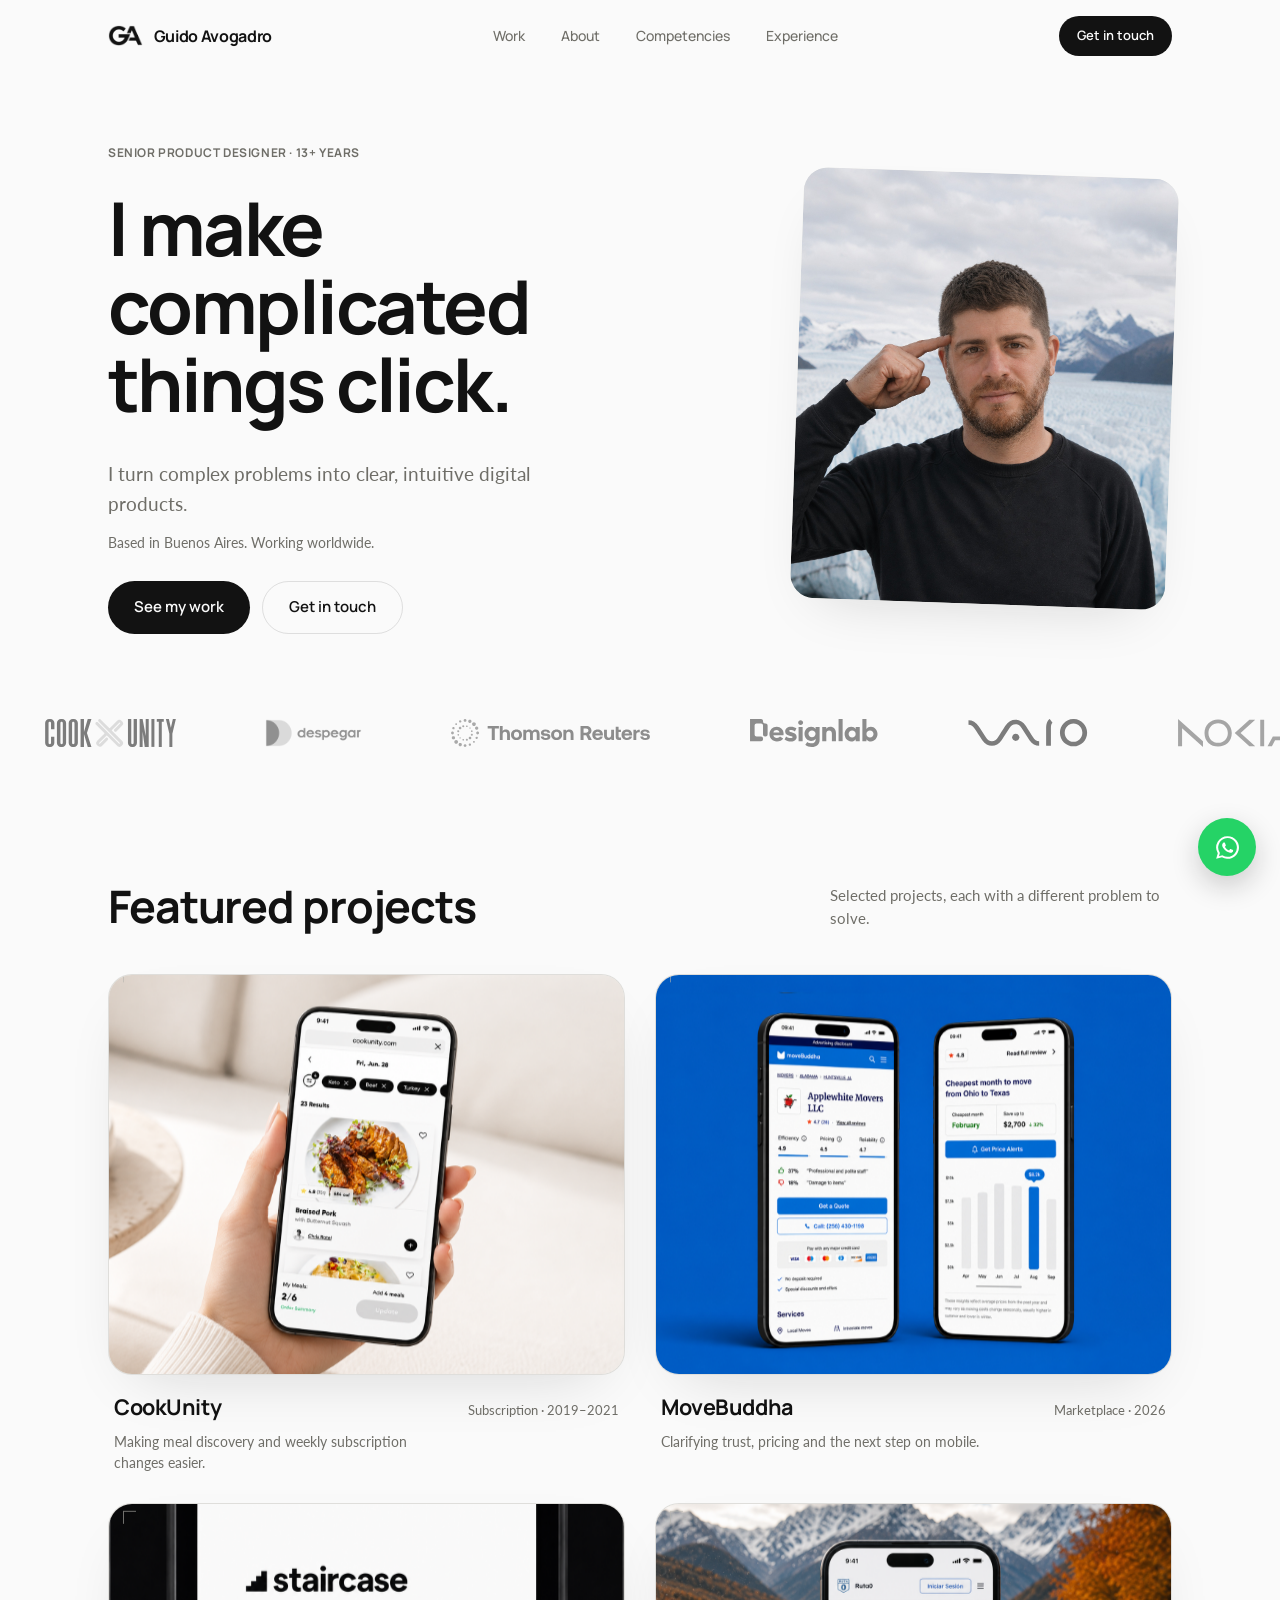
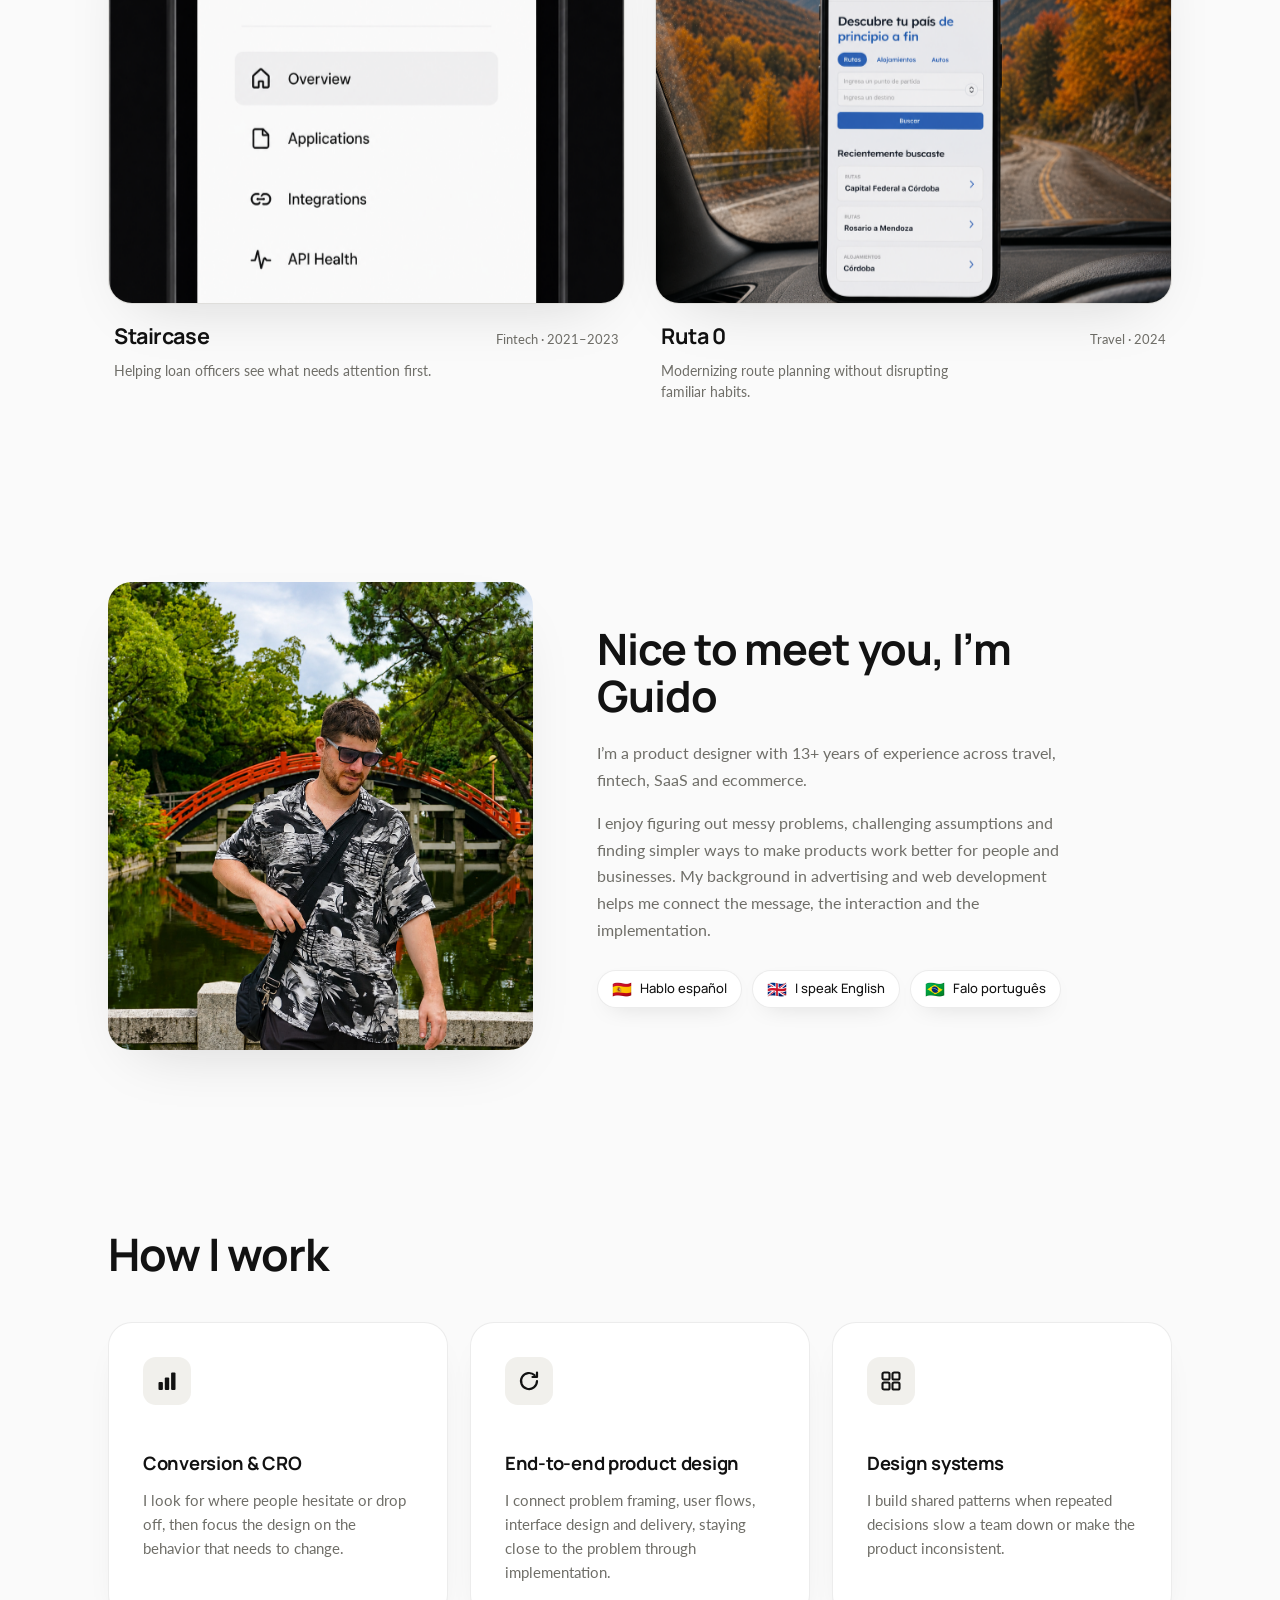
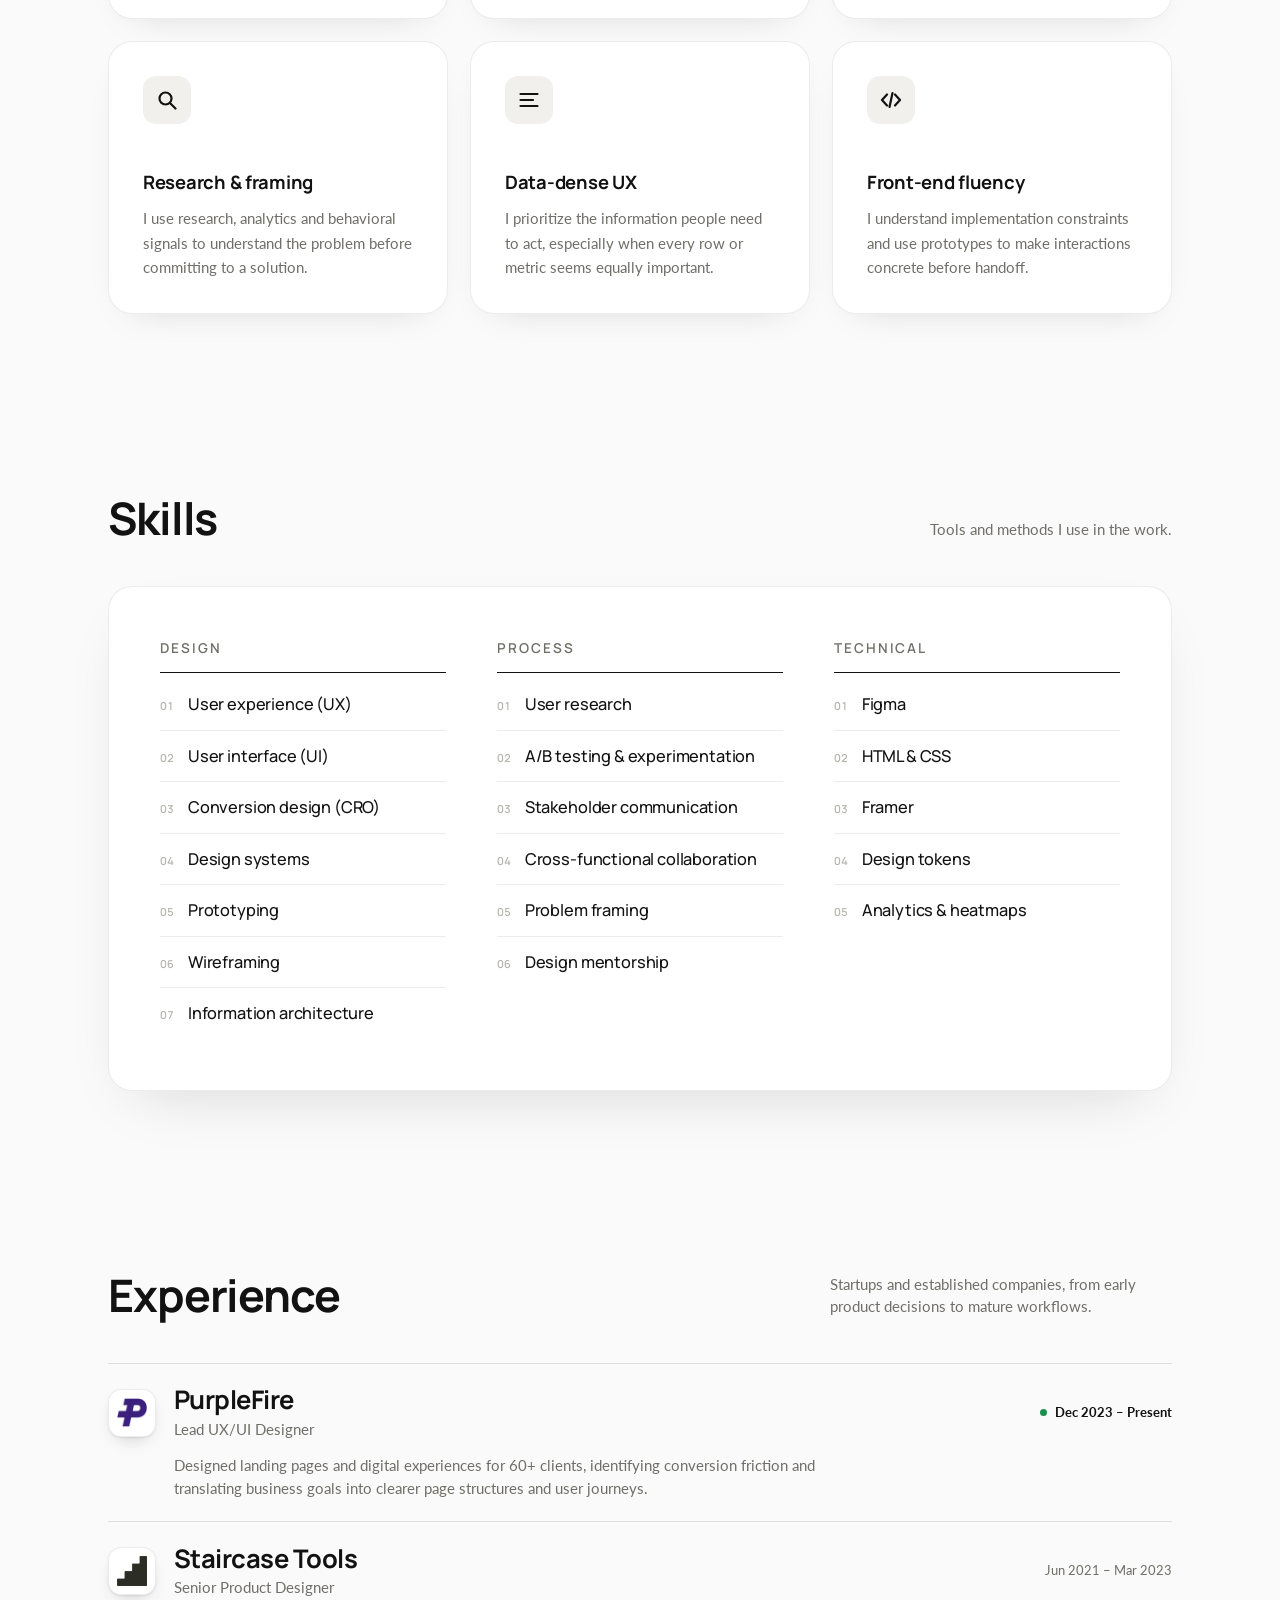
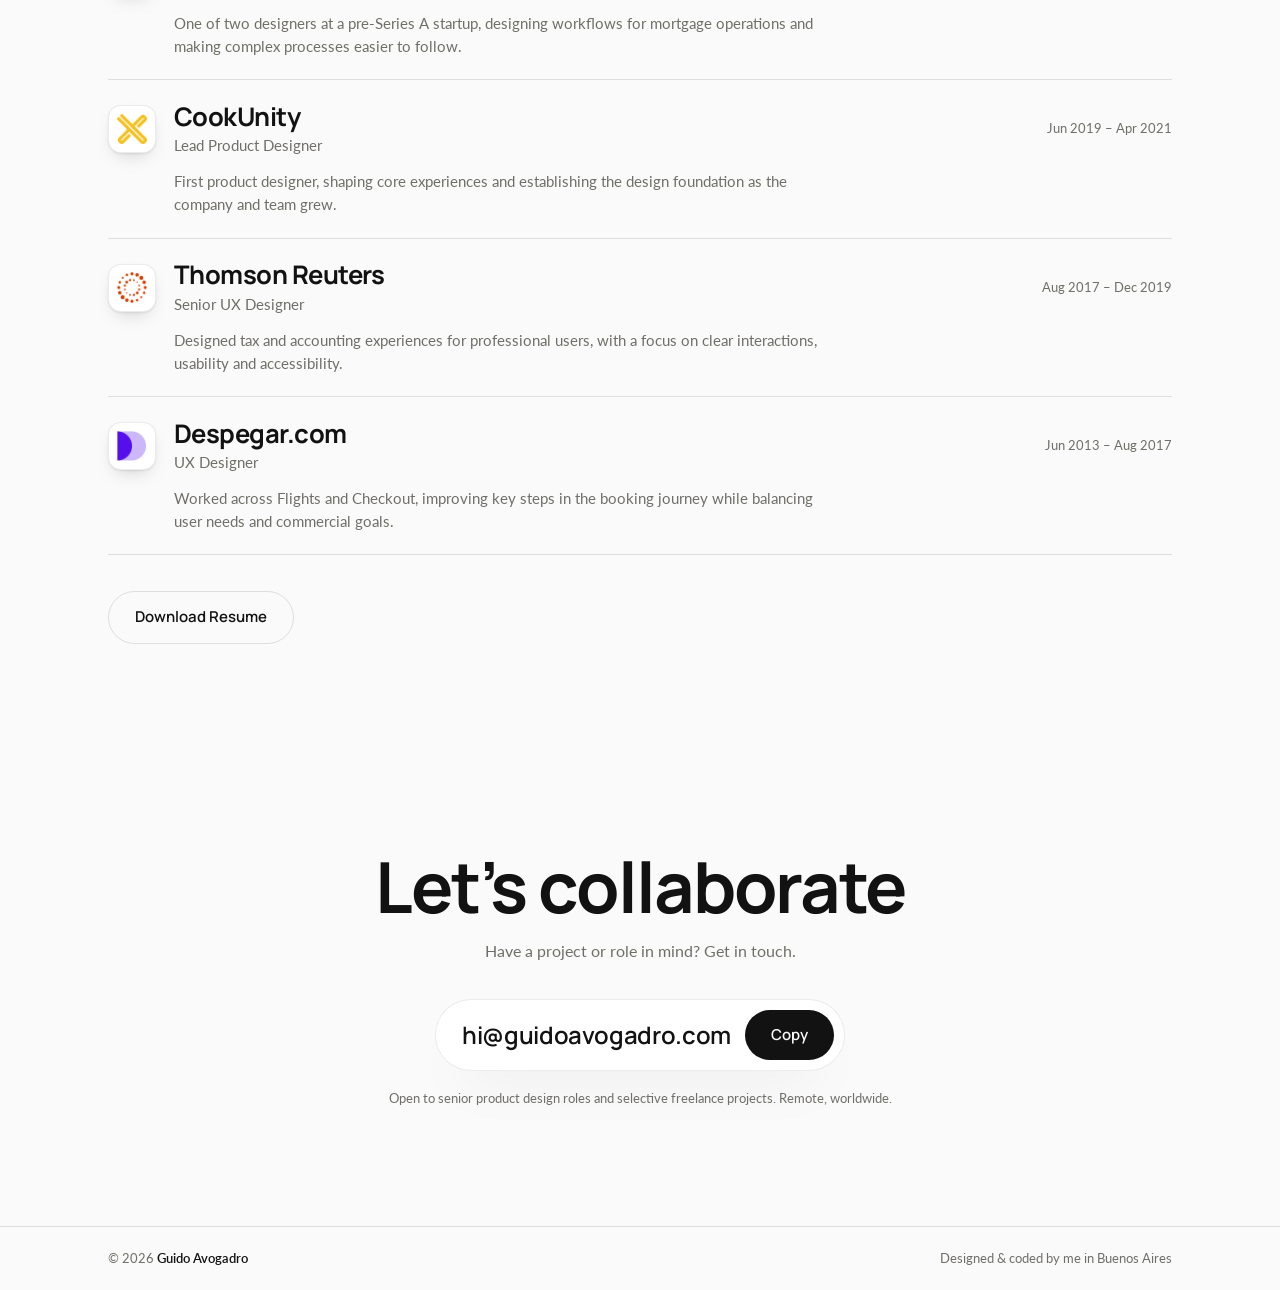
==== commit a592eaa6: "Update index.html" ====
--- a/index.html
+++ b/index.html
@@ -617,7 +617,7 @@
           <div class="inner"><div class="ph"><img src="mb-home.jpg" alt="moveBuddha mover details and quote flow"></div></div>
           <span class="arrow">&rarr;</span>
         </div>
-        <div class="cap"><span class="t">MoveBuddha</span><span class="m">Marketplace &middot; 2024–2025</span></div><p class="pcard-summary">Clarifying trust, pricing and the next step on mobile.</p>
+        <div class="cap"><span class="t">MoveBuddha</span><span class="m">Marketplace &middot; 2026</span></div><p class="pcard-summary">Clarifying trust, pricing and the next step on mobile.</p>
       </a>
 
       <a class="pcard rv" href="staircase-project.html" data-protected="true">
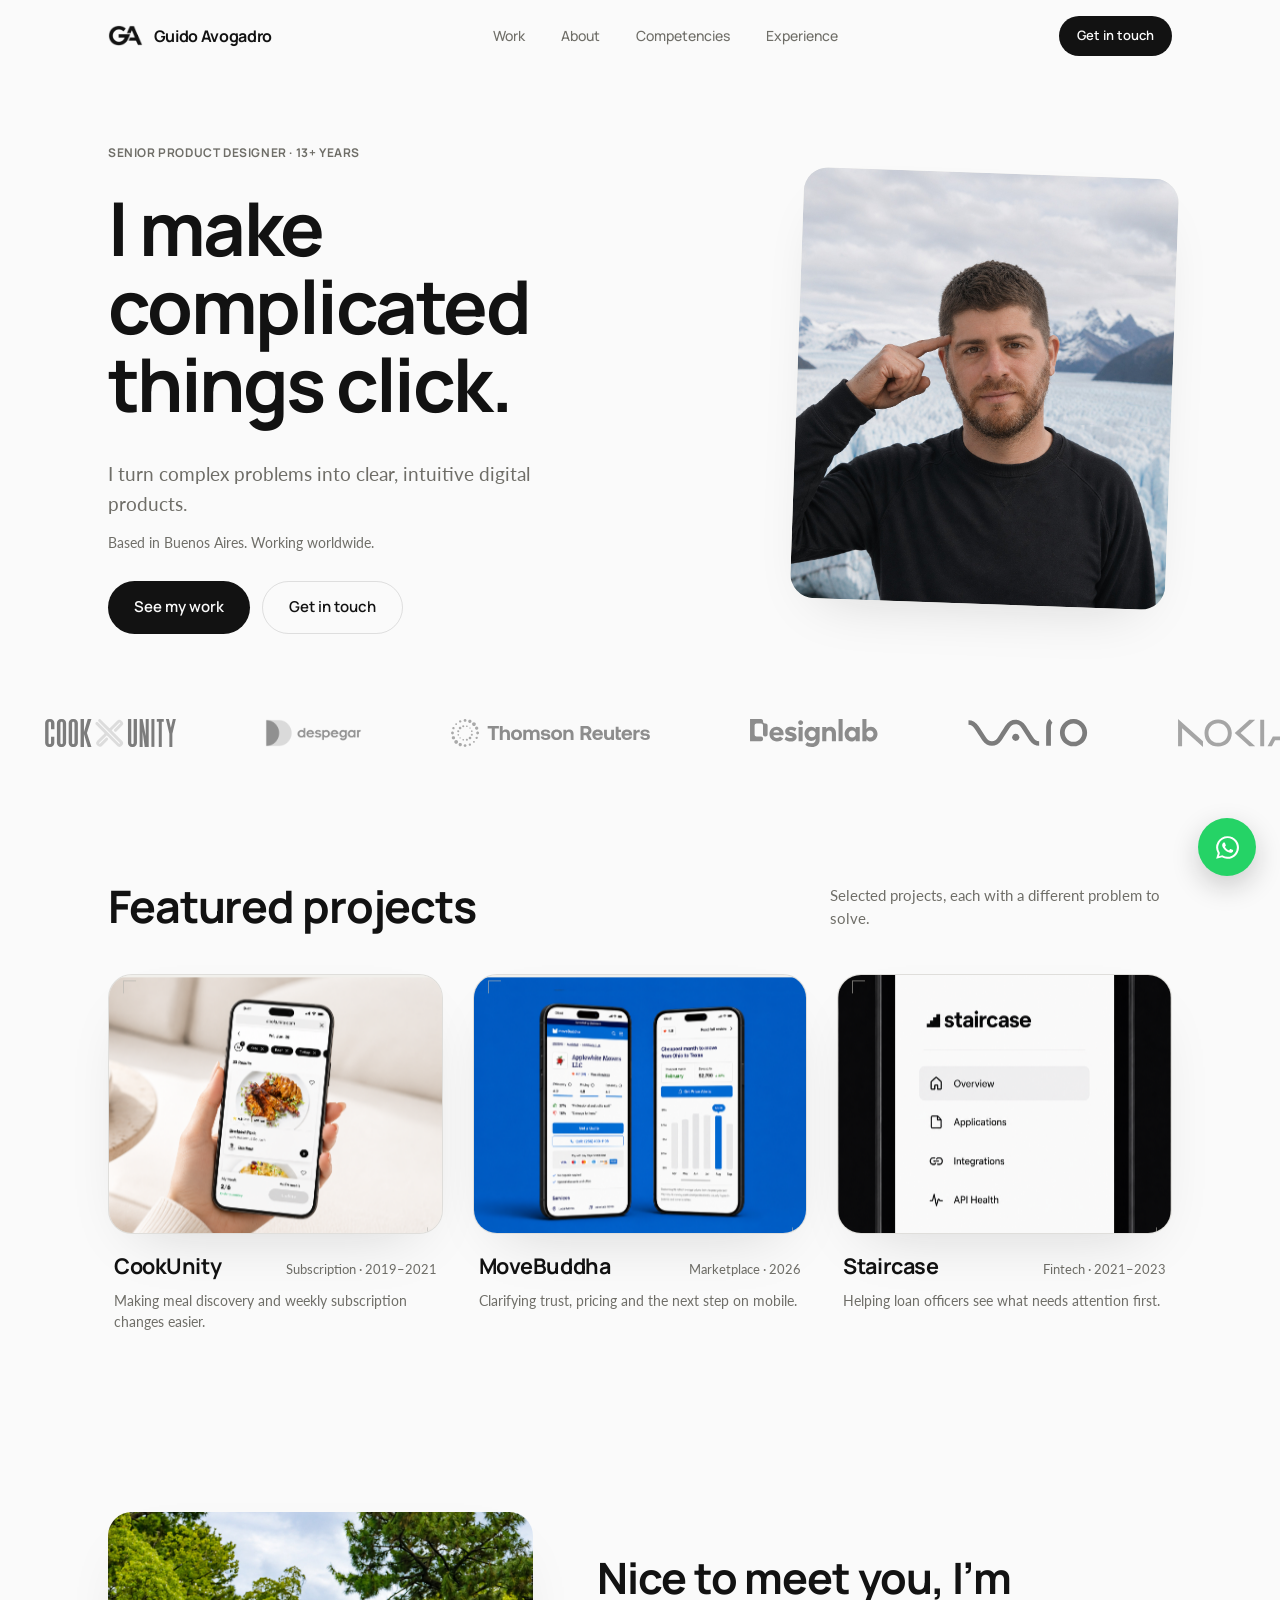
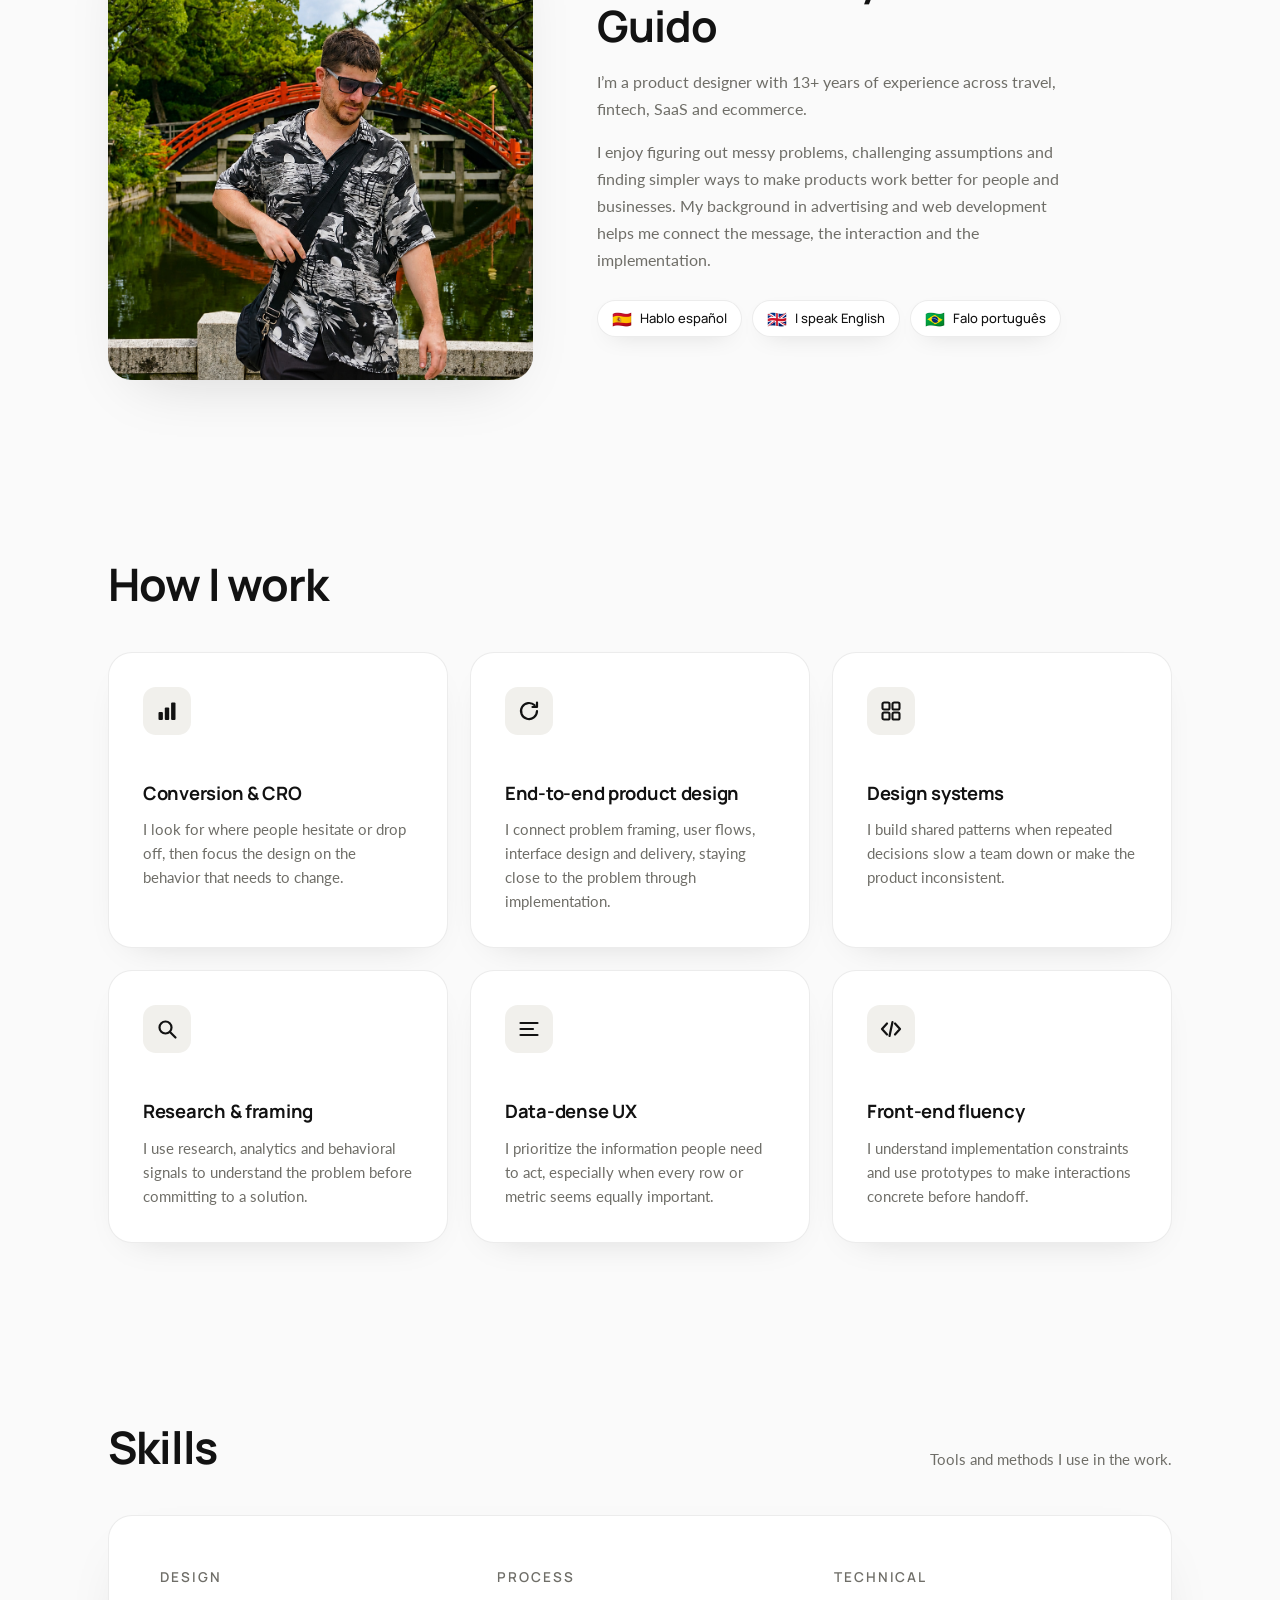
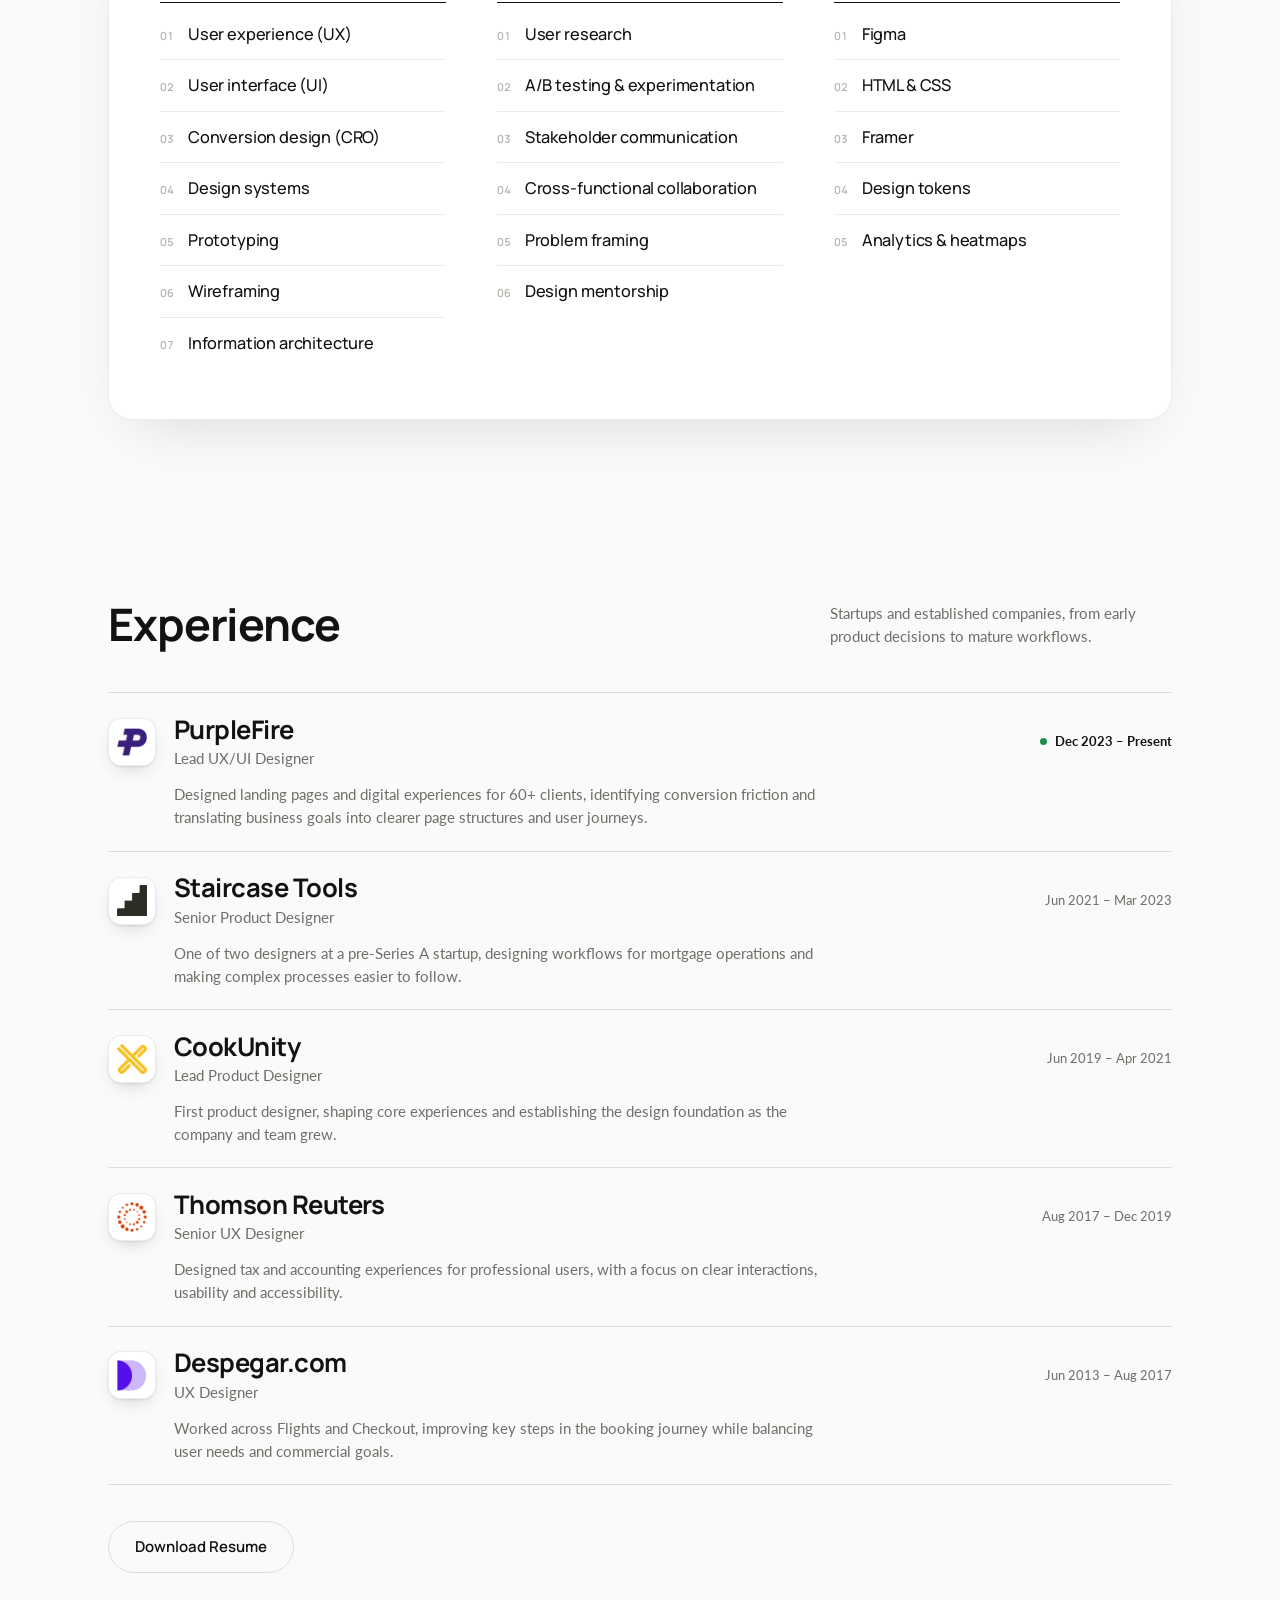
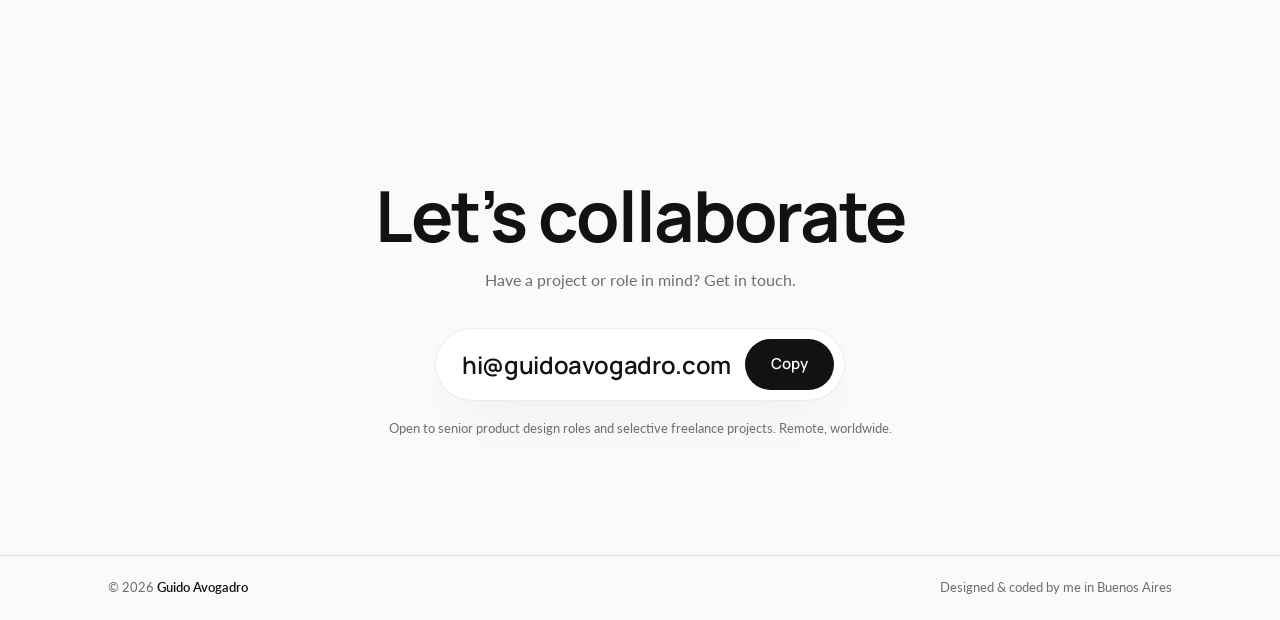
==== commit 18543bb3: "Make case studies defensible: remove Ruta0, rework moveBuddha, code CookUnity process - Remove Ruta0" ====
--- a/index.html
+++ b/index.html
@@ -179,6 +179,7 @@
 
 /* ===== projects ===== */
 .plist{display:grid;grid-template-columns:1fr 1fr;gap:clamp(18px,2.6vw,30px)}
+@media(min-width:961px){.plist:has(>.pcard:nth-child(3):last-child){grid-template-columns:repeat(3,1fr)}}
 .pcard{display:block;position:relative}
 .pcard .media{position:relative;aspect-ratio:4/3.1;overflow:hidden;background:var(--ph);border:1px solid var(--line-soft);border-radius:var(--r);box-shadow:var(--sh)}
 .pcard .media .inner{position:absolute;inset:-6% 0;will-change:transform}
@@ -628,13 +629,6 @@
         <div class="cap"><span class="t">Staircase</span><span class="m">Fintech &middot; 2021–2023</span></div><p class="pcard-summary">Helping loan officers see what needs attention first.</p>
       </a>
 
-      <a class="pcard rv" href="project-4.html">
-        <div class="media">
-          <div class="inner"><div class="ph"><img src="rt-home.png" alt="Ruta0 road trip planning interface"></div></div>
-          <span class="arrow">&rarr;</span>
-        </div>
-        <div class="cap"><span class="t">Ruta 0</span><span class="m">Travel &middot; 2024</span></div><p class="pcard-summary">Modernizing route planning without disrupting familiar habits.</p>
-      </a>
 
     </div>
   </section>
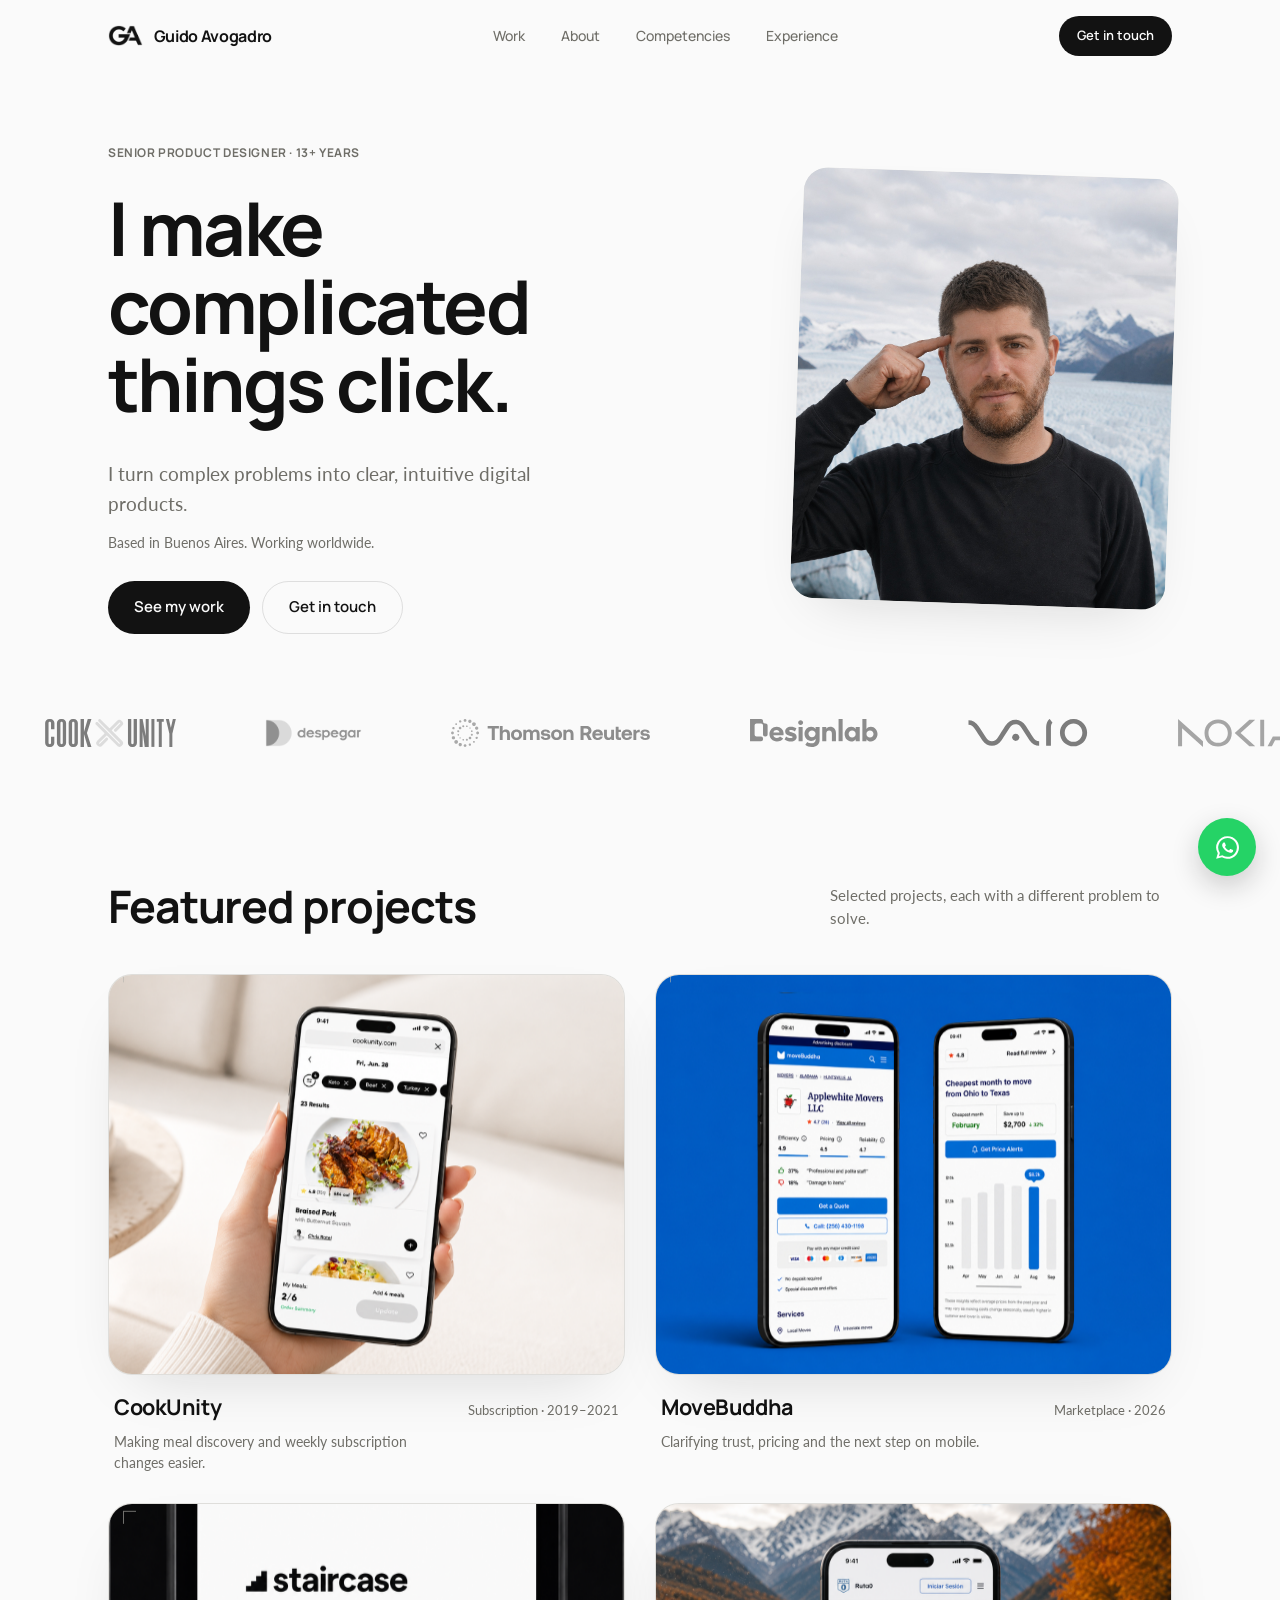
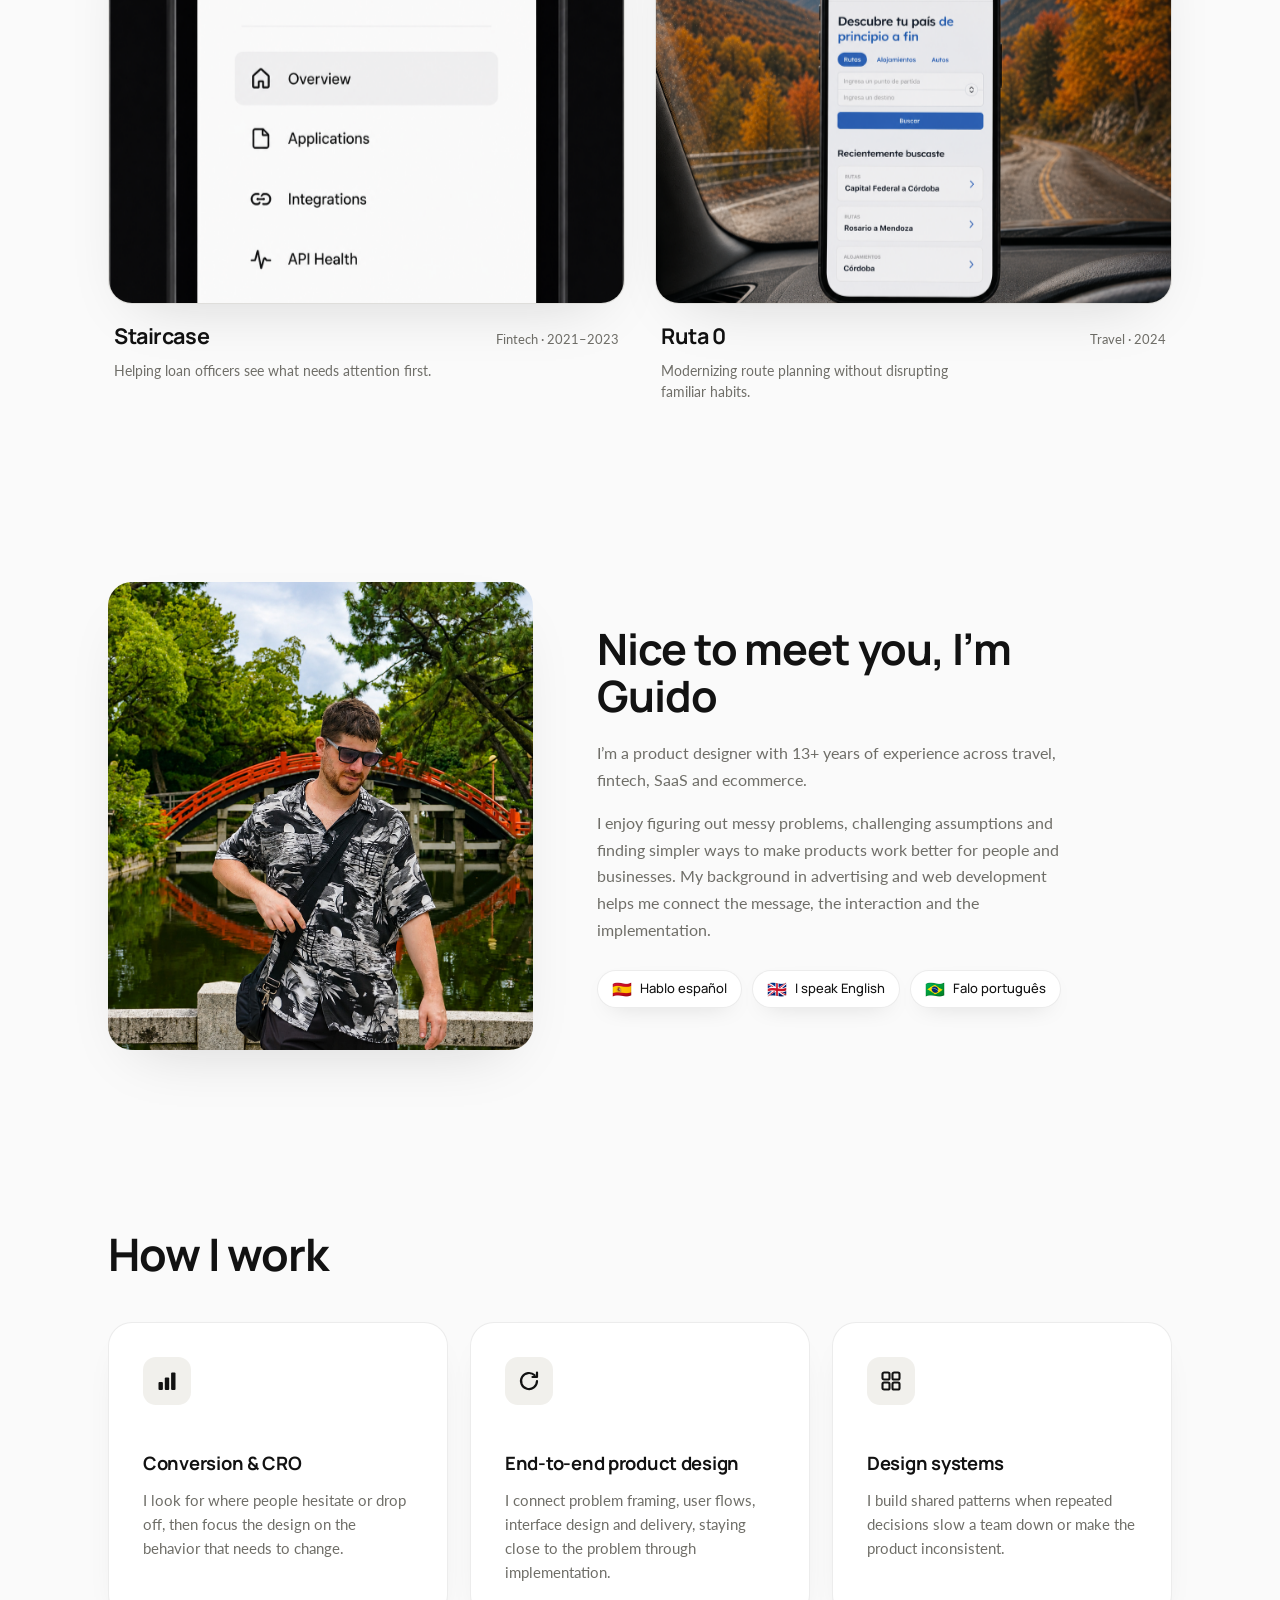
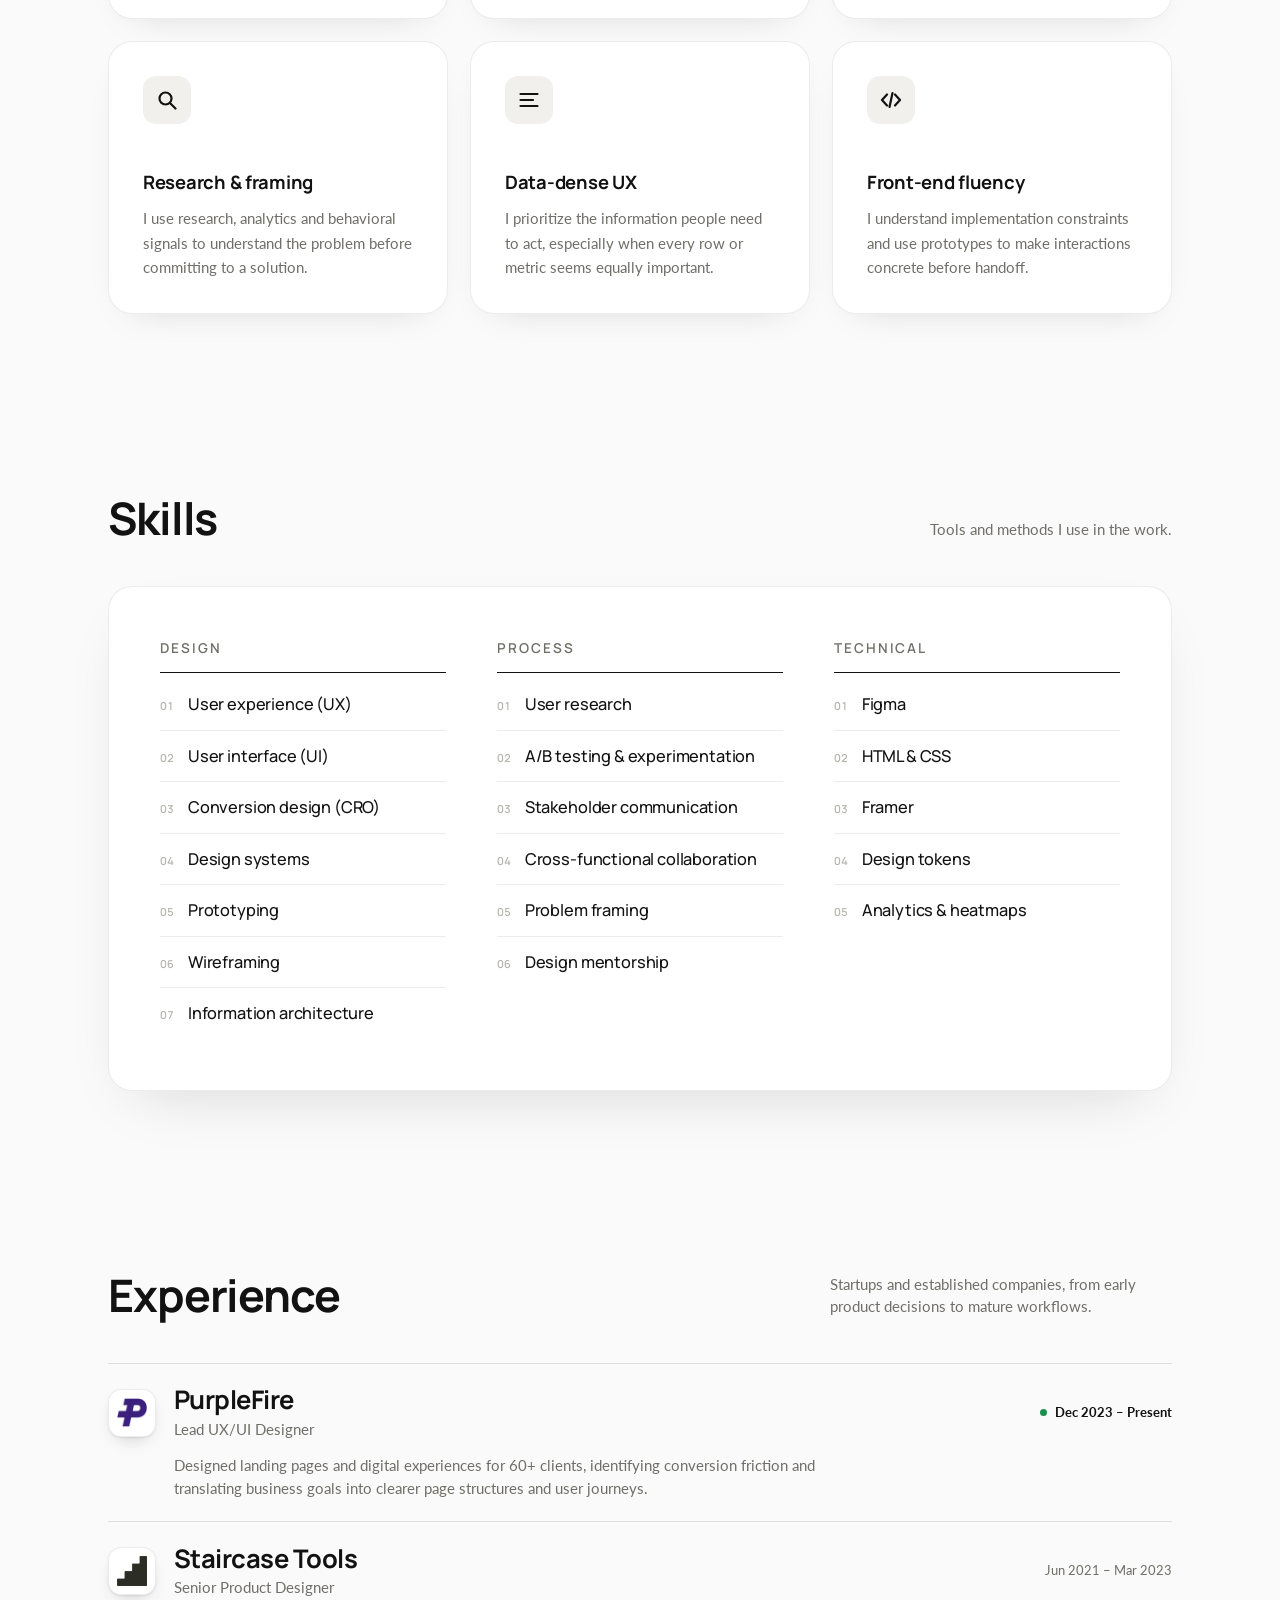
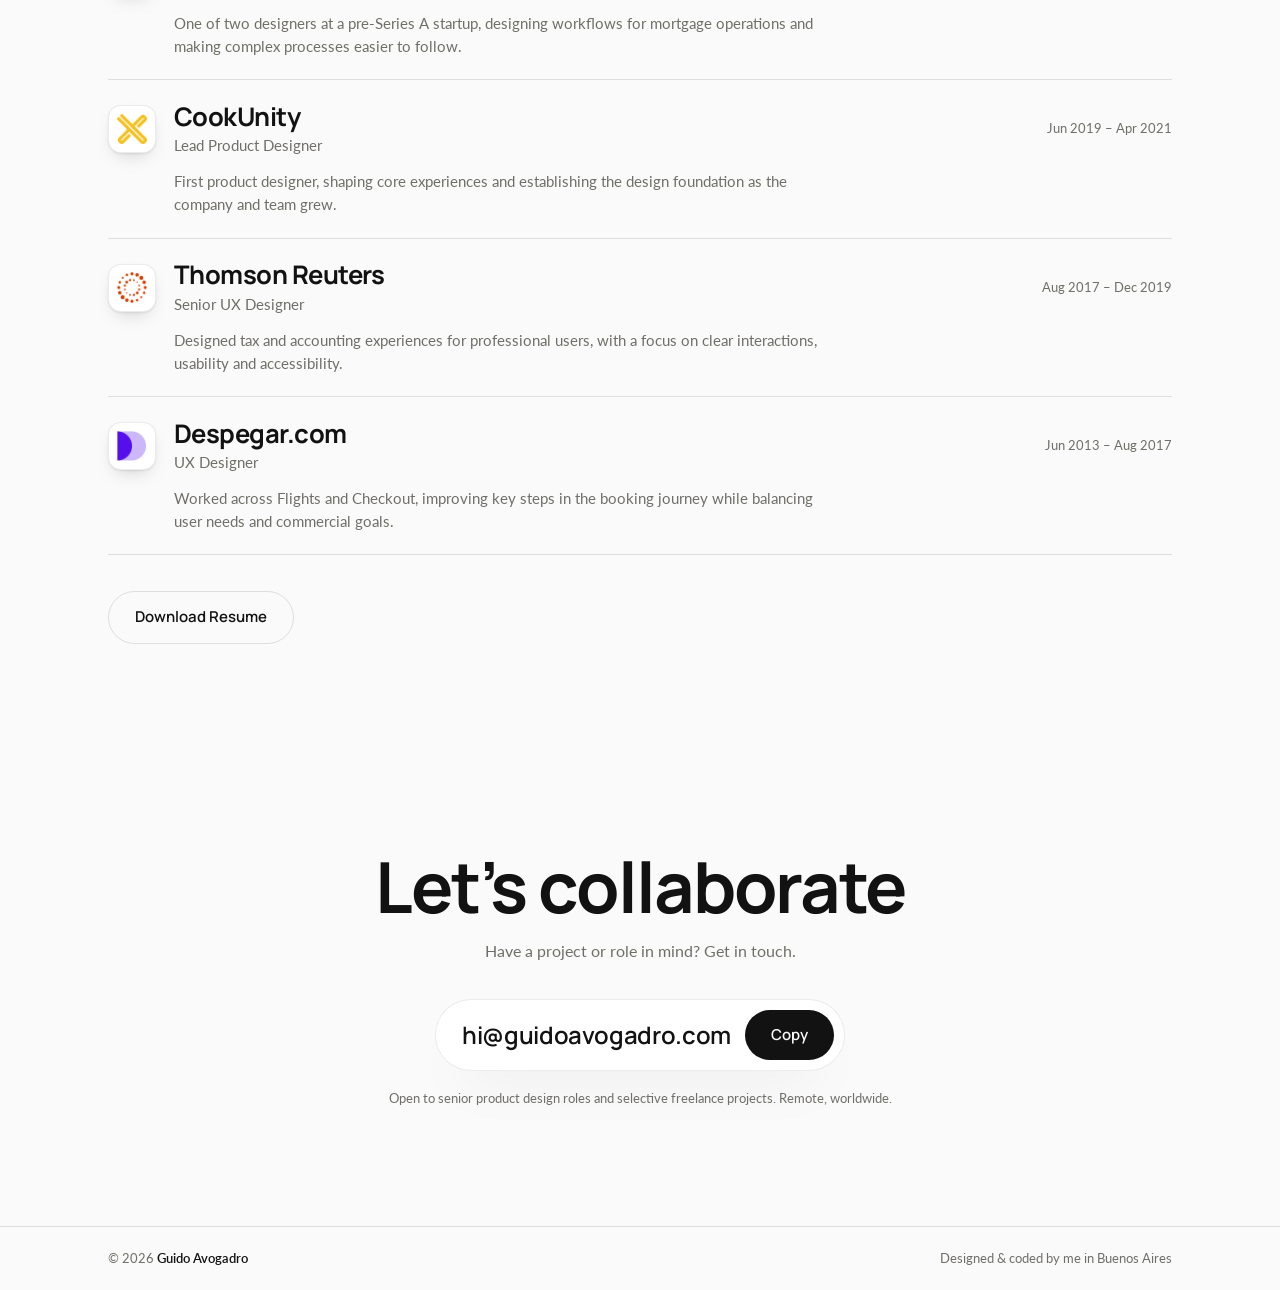
==== commit 194e0af1: "Restore Ruta0 card, update moveBuddha call flow and CookUnity meal cards images Co-Authored-By: Clau" ====
--- a/index.html
+++ b/index.html
@@ -629,6 +629,14 @@
         <div class="cap"><span class="t">Staircase</span><span class="m">Fintech &middot; 2021–2023</span></div><p class="pcard-summary">Helping loan officers see what needs attention first.</p>
       </a>
 
+
+      <a class="pcard rv" href="project-4.html">
+        <div class="media">
+          <div class="inner"><div class="ph"><img src="rt-home.png" alt="Ruta0 road trip planning interface"></div></div>
+          <span class="arrow">&rarr;</span>
+        </div>
+        <div class="cap"><span class="t">Ruta 0</span><span class="m">Travel &middot; 2024</span></div><p class="pcard-summary">Modernizing route planning without disrupting familiar habits.</p>
+      </a>
 
     </div>
   </section>
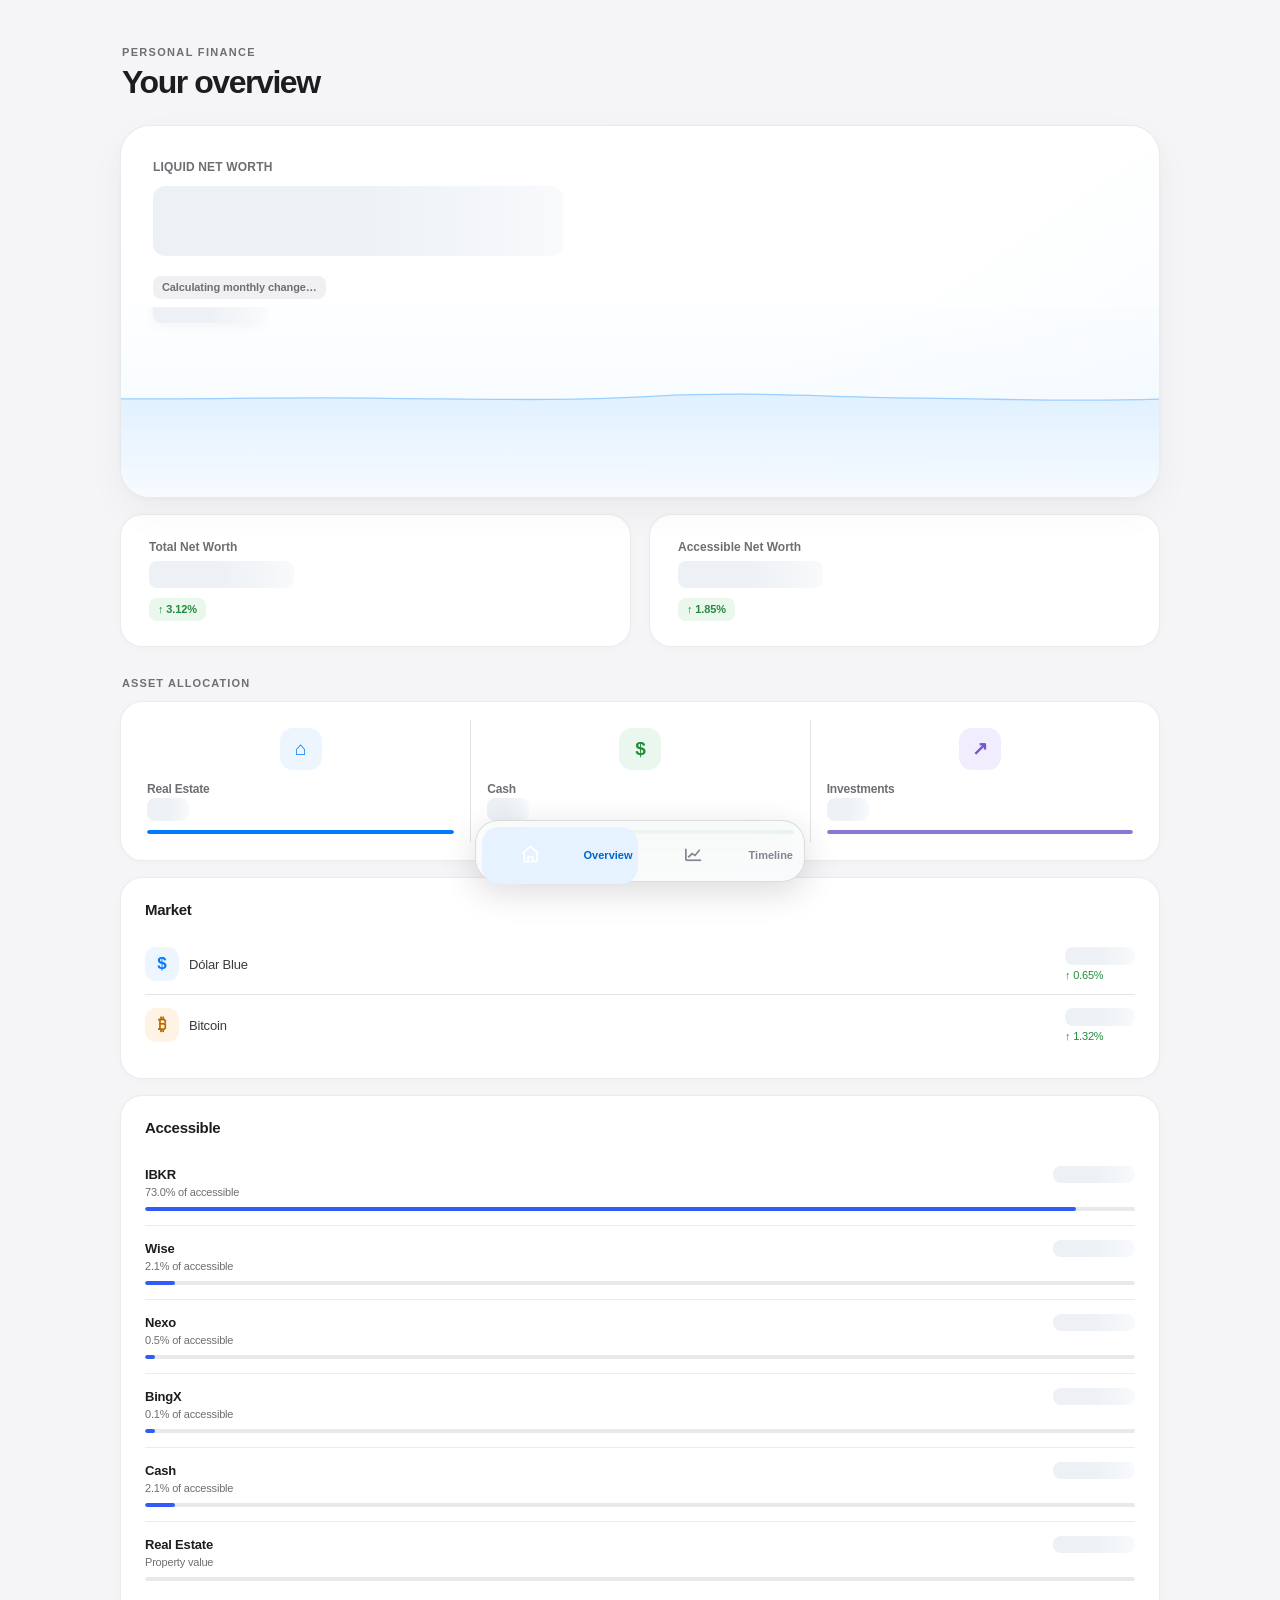
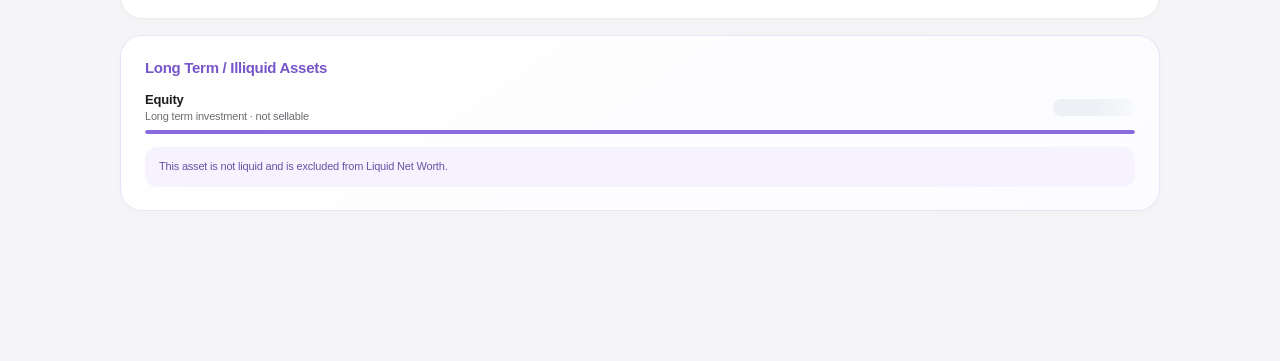
==== commit eee881c0: "Add files via upload" ====
--- a/index.html
+++ b/index.html
@@ -1,977 +1,946 @@
-<!DOCTYPE html>
+<!doctype html>
 <html lang="en">
 <head>
-<meta charset="UTF-8">
-<meta name="viewport" content="width=device-width, initial-scale=1.0">
-<title>Guido Avogadro - Senior Product Designer</title>
-<meta name="description" content="Senior product designer crafting products that feel obvious and convert better. 13+ years across travel, fintech, enterprise and DTC.">
-
-<!-- Google tag (gtag.js) -->
-<script async src="https://www.googletagmanager.com/gtag/js?id=G-EMPK6W0F9X"></script>
-<script>
-  window.dataLayer = window.dataLayer || [];
-  function gtag(){dataLayer.push(arguments);}
-  gtag('js', new Date());
-
-  gtag('config', 'G-EMPK6W0F9X');
-</script>
-
-<!-- Hotjar Tracking Code for guidoavogadro.com -->
-<script>
-    (function(h,o,t,j,a,r){
-        h.hj=h.hj||function(){(h.hj.q=h.hj.q||[]).push(arguments)};
-        h._hjSettings={hjid:576747,hjsv:6};
-        a=o.getElementsByTagName('head')[0];
-        r=o.createElement('script');r.async=1;
-        r.src=t+h._hjSettings.hjid+j+h._hjSettings.hjsv;
-        a.appendChild(r);
-    })(window,document,'https://static.hotjar.com/c/hotjar-','.js?sv=');
-</script>
-
-<!-- Google Tag Manager -->
-<script>(function(w,d,s,l,i){w[l]=w[l]||[];w[l].push({'gtm.start':
-new Date().getTime(),event:'gtm.js'});var f=d.getElementsByTagName(s)[0],
-j=d.createElement(s),dl=l!='dataLayer'?'&l='+l:'';j.async=true;j.src=
-'https://www.googletagmanager.com/gtm.js?id='+i+dl;f.parentNode.insertBefore(j,f);
-})(window,document,'script','dataLayer','GTM-KSC5NS3Q');</script>
-<!-- End Google Tag Manager -->
-
-<link rel="preconnect" href="https://fonts.googleapis.com">
-<link rel="preconnect" href="https://fonts.gstatic.com" crossorigin>
-<link rel="icon" type="image/x-icon" href="favicon-gja.ico">
-<link href="https://fonts.googleapis.com/css2?family=Manrope:wght@500;600;700;800&family=Lato:wght@400;700&display=swap" rel="stylesheet">
+<meta charset="utf-8">
+<meta name="viewport" content="width=device-width,initial-scale=1,viewport-fit=cover">
+<meta name="theme-color" content="#f7f9fc">
+<title>Personal Finance</title>
 <style>
-/* ============================================================
-   Guido Avogadro — Portfolio v3 (ngulak-inspired)
-   Warm paper ground, big rounded cards, label-slide buttons.
-   ============================================================ */
 :root{
-  --bg:#fafafa;
-  --card:#ffffff;
-  --ink:#121212;
-  --mid:#6f6e68;
-  --faint:#b6b5af;
-  --line:rgba(18,18,18,.12);
-  --line-soft:rgba(18,18,18,.08);
-  --ph:#f1f0ec;
-  --disp:'Manrope',sans-serif;
-  --sans:'Lato',sans-serif;
-  --maxw:1240px;
-  --pad:clamp(28px,6vw,88px);
-  --r:24px;
-  --r-sm:14px;
-  --sh:0 24px 60px -30px rgba(18,18,18,.18);
-  --ease:cubic-bezier(.2,.7,.2,1);
-}
-*{margin:0;padding:0;box-sizing:border-box}
-html{-webkit-text-size-adjust:100%;scroll-behavior:smooth;overflow-x:hidden;width:100%}
-body{font-family:var(--sans);background:var(--bg);color:var(--ink);-webkit-font-smoothing:antialiased;line-height:1.5;font-size:16px;overflow-x:hidden;width:100%;min-width:0}
-::selection{background:var(--ink);color:var(--bg)}
-a{color:inherit;text-decoration:none}
-img{max-width:100%;display:block}
-button{font:inherit;background:none;border:0;color:inherit;cursor:pointer}
-.wrap{max-width:var(--maxw);margin:0 auto;padding-left:28px;padding-right:28px;width:100%}
-@media(min-width:600px){.wrap{padding-left:44px;padding-right:44px}}
-@media(min-width:900px){.wrap{padding-left:64px;padding-right:64px}}
-@media(min-width:1200px){.wrap{padding-left:88px;padding-right:88px}}
-:focus-visible{outline:2px solid var(--ink);outline-offset:3px;border-radius:6px}
-h1,h2,h3,h4{font-family:var(--disp);font-weight:700;letter-spacing:-.02em}
-.btn,.chip,.nav,.logo,.pcard .name,.exp .co,.contact .mail,.skills li,.skills h3,.xcard .xi,.numcard .n,.metric .mv,.pfacts .f .v,.ph .pl{font-family:var(--disp)}
-
-/* ===== buttons (label slides up, duplicate slides in) ===== */
-.btn{
-  position:relative;display:inline-flex;align-items:center;gap:10px;
-  border-radius:100px;padding:14px 26px;font-size:15px;font-weight:600;
-  overflow:hidden;transition:background .3s,color .3s,border-color .3s,transform .3s;
-}
-.btn .lw{position:relative;display:block;overflow:hidden}
-.btn .l{display:block;transition:transform .4s var(--ease)}
-.btn .l.dup{position:absolute;left:0;top:100%;width:100%}
-.btn:hover .l{transform:translateY(-100%)}
-.btn:active{transform:scale(.97)}
-.btn.dark{background:var(--ink);color:var(--bg)}
-.btn.dark:hover{background:#2a2a2a}
-.btn.ghost{background:transparent;border:1px solid var(--line)}
-.btn.ghost:hover{border-color:var(--ink)}
-.btn.sm{padding:10px 18px;font-size:13px}
-
-/* ===== chips / badges ===== */
-.chip{
-  display:inline-flex;align-items:center;gap:8px;background:var(--card);
-  border:1px solid var(--line-soft);border-radius:100px;padding:8px 14px;
-  font-size:13px;font-weight:500;box-shadow:0 8px 24px -14px rgba(18,18,18,.25);
-}
-.chip .em{font-size:1rem;line-height:1}
-
-/* ===== nav ===== */
-header{position:fixed;top:0;left:0;right:0;z-index:60;transition:background .3s,box-shadow .3s}
-header.scrolled{background:rgba(255,255,255,.85);backdrop-filter:blur(14px);box-shadow:0 1px 0 var(--line-soft)}
-.nav{display:flex;align-items:center;justify-content:space-between;gap:16px;padding-top:16px;padding-bottom:16px}
-.nav .logo{display:flex;align-items:center;gap:11px;font-weight:700;font-size:16px;letter-spacing:-.02em}
-.nav .logo .mark{height:21px;width:auto;display:block}
-.nav .logo .lname{transition:color .25s}
-.nav .logo:hover .lname{color:var(--mid)}
-.nav .links{display:flex;gap:clamp(16px,3vw,36px)}
-.nav .links a{font-size:14px;font-weight:500;color:var(--mid);transition:color .25s;position:relative}
-.nav .links a:hover{color:var(--ink)}
-.nav .links a::after{content:"";position:absolute;left:0;bottom:-4px;height:1px;width:0;background:var(--ink);transition:width .3s var(--ease)}
-.nav .links a:hover::after{width:100%}
-
-/* ===== placeholders ===== */
-.ph{
-  position:relative;background:var(--ph);display:flex;flex-direction:column;
-  align-items:center;justify-content:center;gap:6px;width:100%;overflow:hidden;
-}
-.ph .pl{font-weight:600;font-size:clamp(1rem,2vw,1.5rem);letter-spacing:-.01em}
-.ph .ps{font-size:10px;text-transform:uppercase;letter-spacing:.16em;color:var(--mid);font-weight:600}
-.ph::before,.ph::after{content:"";position:absolute;width:12px;height:12px;border:1px solid var(--faint);opacity:.6}
-.ph::before{top:14px;left:14px;border-right:0;border-bottom:0}
-.ph::after{bottom:14px;right:14px;border-left:0;border-top:0}
-
-/* ===== hero ===== */
-.hero{padding-top:clamp(120px,16vh,180px);padding-bottom:clamp(56px,8vh,96px)}
-.hero .grid{display:grid;grid-template-columns:1.25fr .75fr;gap:clamp(28px,5vw,72px);align-items:center}
-.hero h1{
-  font-size:clamp(2.5rem,5.8vw,4.9rem);line-height:1.05;letter-spacing:-.034em;
-  font-weight:700;max-width:20ch;margin-bottom:clamp(24px,4vh,40px);
-}
-.hero .kick{display:flex;align-items:center;gap:10px;font-family:var(--disp);font-weight:700;font-size:12px;letter-spacing:.05em;text-transform:uppercase;color:var(--mid);margin-bottom:clamp(18px,3vh,28px)}
-.hero .kick::before {
-  display: none;
-}
-.hero h1 .soft{color:var(--mid)}
-.hero h1 .ln{display:block;overflow:hidden;padding-bottom:.12em;margin-bottom:-.12em}
-.hero h1 .ln>span{display:block;transform:translateY(112%);transition:transform .9s var(--ease)}
-.hero.ready h1 .ln:nth-child(1)>span{transition-delay:.05s}
-.hero.ready h1 .ln:nth-child(2)>span{transition-delay:.14s}
-.hero.ready h1 .ln:nth-child(3)>span{transition-delay:.23s}
-.hero.ready h1 .ln>span{transform:translateY(0)}
-.hero .ctas{display:flex;gap:12px;flex-wrap:wrap}
-.hero .pcardio{position:relative}
-.hero .photo{
-  position:relative;border-radius:var(--r);overflow:hidden;background:var(--ph);
-  aspect-ratio:4/4.6;box-shadow:var(--sh);
-  transform:rotate(2deg);transition:transform .6s var(--ease);
-}
-.hero .pcardio:hover .photo{transform:rotate(0deg)}
-.hero .photo img{width:100%;height:100%;object-fit:cover}
-.hero .photo .alt2{position:absolute;inset:0;opacity:0}
-@media(prefers-reduced-motion:no-preference){
-  .hero .photo .alt2{animation:swap 2s linear infinite}
-}
-@keyframes swap{
-  0%,46%{opacity:0}
-  50%,96%{opacity:1}
-  100%{opacity:0}
-}
-.hero .photo .pph{position:absolute;inset:0;display:flex;flex-direction:column;align-items:center;justify-content:center;gap:6px;border:1px dashed var(--faint);border-radius:var(--r)}
-.hero .photo .pph .a{font-weight:700;font-size:1.2rem}
-.hero .photo .pph .b{font-size:11px;text-transform:uppercase;letter-spacing:.14em;color:var(--mid);font-weight:600;text-align:center;line-height:1.7}
-
-.hero .hero-intro{font-size:clamp(1.05rem,1.5vw,1.25rem);line-height:1.55;max-width:39ch;color:var(--mid);margin-top:-8px;margin-bottom:14px}
-.hero .hero-location{font-size:14px;color:var(--mid);margin-bottom:28px}
-@media(max-width:899px){.hero .hero-location{margin-bottom:24px}}
-/* ===== section scaffold ===== */
-.sec{padding-top:clamp(64px,10vh,120px);padding-bottom:clamp(64px,10vh,120px)}
-.sec-head{display:flex;align-items:flex-end;justify-content:space-between;gap:18px;flex-wrap:wrap;margin-bottom:clamp(30px,5vh,52px)}
-.sec-head h2{font-size:clamp(1.8rem,3.6vw,2.8rem);letter-spacing:-.025em;line-height:1.05}
-.sec-head .sub{color:var(--mid);font-size:15px;max-width:38ch}
-
-/* ===== projects ===== */
-.plist{display:grid;grid-template-columns:1fr 1fr;gap:clamp(18px,2.6vw,30px)}
-@media(min-width:961px){.plist:has(>.pcard:nth-child(3):last-child){grid-template-columns:repeat(3,1fr)}}
-.pcard{display:block;position:relative}
-.pcard .media{position:relative;aspect-ratio:4/3.1;overflow:hidden;background:var(--ph);border:1px solid var(--line-soft);border-radius:var(--r);box-shadow:var(--sh)}
-.pcard .media .inner{position:absolute;inset:-6% 0;will-change:transform}
-.pcard .media .ph{height:100%;border-radius:0}
-.pcard .media,.pcard .media .inner{transition:transform .8s var(--ease)}
-.pcard:hover .media .inner .ph .pl{transform:scale(1.03)}
-.pcard .media .ph .pl{font-size:clamp(1.2rem,2.4vw,1.9rem);transition:transform .8s var(--ease)}
-.pcard .media .arrow{
-  position:absolute;right:14px;bottom:14px;z-index:2;
-  width:44px;height:44px;border-radius:50%;background:var(--ink);color:#fff;
-  display:flex;align-items:center;justify-content:center;font-size:17px;
-  opacity:0;transform:translateY(8px) rotate(-45deg);transition:.4s var(--ease);
-}
-.pcard:hover .media .arrow{opacity:1;transform:none}
-.pcard .cap{display:flex;justify-content:space-between;align-items:baseline;gap:14px;padding:16px 6px 0}
-.pcard .cap .t{font-family:var(--disp);font-weight:700;font-size:clamp(1.05rem,1.8vw,1.35rem);letter-spacing:-.02em}
-.pcard .cap .m{font-size:13px;color:var(--mid);text-align:right;white-space:nowrap}
-.pcard-summary{padding:8px 6px 0;color:var(--mid);font-size:14px;line-height:1.5;max-width:42ch}
-@media(max-width:600px){.pcard .cap{align-items:flex-start;flex-direction:column;gap:3px}.pcard .cap .m{text-align:left;white-space:normal}}
-
-/* ===== logo marquee ===== */
-.lmq{overflow:hidden;padding:clamp(8px,1.5vh,16px) 0 clamp(34px,5vh,52px)}
-.lmq .track{display:flex;align-items:center;width:max-content;animation:mq 32s linear infinite}
-.lmq:hover .track{animation-play-state:paused}
-.lmq .li{display:flex;align-items:center;justify-content:center;flex-shrink:0;padding:0 clamp(26px,3.5vw,52px)}
-.lmq .li img{height:clamp(20px,2.2vw,28px);width:auto;object-fit:contain;filter:grayscale(1);opacity:.5;transition:opacity .3s,filter .3s}
-.lmq .li:hover img{opacity:1}
-.lmq .li .fb{font-family:var(--disp);font-weight:700;font-size:clamp(.95rem,1.5vw,1.2rem);letter-spacing:-.015em;color:var(--faint);white-space:nowrap;transition:color .3s}
-.lmq .li:hover .fb{color:var(--ink)}
-
-@keyframes mq{to{transform:translateX(-50%)}}
-
-/* ===== about ===== */
-.about .grid{display:grid;grid-template-columns:.85fr 1.15fr;gap:clamp(28px,5vw,72px);align-items:center}
-.about .pic{border-radius:var(--r);overflow:hidden;box-shadow:var(--sh);aspect-ratio:4/4.4;position:relative}
-.about .pic img{width:100%;height:100%;object-fit:cover}
-.about h2{font-size:clamp(1.8rem,3.4vw,2.7rem);letter-spacing:-.025em;line-height:1.1;margin-bottom:20px;max-width:18ch}
-.about p{color:var(--mid);font-size:1.02rem;line-height:1.65;max-width:54ch}
-.about p+p{margin-top:16px}
-.about .langs{display:flex;gap:10px;flex-wrap:wrap;margin-top:26px}
-
-/* ===== expertise cards ===== */
-.xgrid{display:grid;grid-template-columns:repeat(3,1fr);gap:clamp(14px,2vw,22px)}
-.xcard{
-  background:var(--card);border:1px solid var(--line-soft);border-radius:var(--r);padding:clamp(24px,3vw,34px);
-  box-shadow:0 14px 38px -26px rgba(18,18,18,.22);
-  transition:transform .45s var(--ease),box-shadow .45s var(--ease);
-}
-.xcard:hover{transform:translateY(-6px);box-shadow:var(--sh)}
-.xcard .xic{
-  width:48px;height:48px;border-radius:13px;background:var(--ph);
-  display:flex;align-items:center;justify-content:center;
-  margin-bottom:clamp(28px,5vh,52px);color:var(--ink);
-  transition:background .35s,color .35s;
-}
-.xcard:hover .xic{background:var(--ink);color:#fff}
-.ic{width:24px;height:24px;display:block}
-.ic *{transform-box:fill-box;transform-origin:center}
-/* 01 bars: grow on hover */
-.ic-bars rect{transform-origin:center bottom}
-.xcard:hover .ic-bars .b1{animation:barUp .55s var(--ease) both}
-.xcard:hover .ic-bars .b2{animation:barUp .55s var(--ease) .08s both}
-.xcard:hover .ic-bars .b3{animation:barUp .55s var(--ease) .16s both}
-@keyframes barUp{from{transform:scaleY(.3)}to{transform:scaleY(1)}}
-/* 02 loop: full spin */
-.xcard:hover .ic-loop{animation:spin .8s var(--ease) both}
-@keyframes spin{to{transform:rotate(360deg)}}
-/* 03 grid: pop stagger */
-.xcard:hover .ic-grid .g1{animation:pop .45s var(--ease) both}
-.xcard:hover .ic-grid .g2{animation:pop .45s var(--ease) .07s both}
-.xcard:hover .ic-grid .g3{animation:pop .45s var(--ease) .14s both}
-.xcard:hover .ic-grid .g4{animation:pop .45s var(--ease) .21s both}
-@keyframes pop{0%{transform:scale(.55)}70%{transform:scale(1.12)}100%{transform:scale(1)}}
-/* 04 magnifier: scan */
-.xcard:hover .ic-mag{animation:scan .9s var(--ease) both}
-@keyframes scan{0%{transform:translate(0,0)}30%{transform:translate(-2.5px,-2.5px)}65%{transform:translate(2.5px,2px)}100%{transform:translate(0,0)}}
-/* 05 rows: slide stagger */
-.xcard:hover .ic-rows .r1{animation:row .5s var(--ease) both}
-.xcard:hover .ic-rows .r2{animation:row .5s var(--ease) .08s both}
-.xcard:hover .ic-rows .r3{animation:row .5s var(--ease) .16s both}
-@keyframes row{0%{transform:translateX(-5px);opacity:.3}100%{transform:none;opacity:1}}
-/* 06 code: brackets part, slash tilts */
-.ic-code .lb,.ic-code .rb,.ic-code .sl{transition:transform .4s var(--ease)}
-.xcard:hover .ic-code .lb{transform:translateX(-2.5px)}
-.xcard:hover .ic-code .rb{transform:translateX(2.5px)}
-.xcard:hover .ic-code .sl{transform:rotate(8deg)}
-.xcard h3{font-size:1.15rem;margin-bottom:10px;letter-spacing:-.015em}
-.xcard p{color:var(--mid);font-size:.94rem;line-height:1.6}
-
-/* ===== skills — typographic index, no pills ===== */
-.skills{background:var(--card);border:1px solid var(--line-soft);border-radius:var(--r);padding:clamp(26px,4vw,52px);box-shadow:var(--sh)}
-.skills .cols{display:grid;grid-template-columns:repeat(3,1fr);gap:clamp(26px,4vw,60px)}
-.skills h3{font-size:.85rem;text-transform:uppercase;letter-spacing:.14em;color:var(--mid);font-weight:600;padding-bottom:14px;border-bottom:1px solid var(--ink);margin-bottom:6px}
-.skills ol{list-style:none;counter-reset:sk}
-.skills li{
-  counter-increment:sk;display:flex;align-items:baseline;gap:14px;
-  padding:13px 0;border-bottom:1px solid var(--line-soft);
-  font-size:1.02rem;font-weight:500;letter-spacing:-.01em;
-  transition:padding-left .3s var(--ease);
-}
-.skills li::before{content:counter(sk,decimal-leading-zero);font-size:11px;color:var(--faint);font-variant-numeric:tabular-nums;font-weight:600}
-@media(hover:hover){.skills li:hover{padding-left:8px}}
-.skills li:last-child{border-bottom:0}
-
-/* ===== experience ===== */
-.exp .row{
-  display:grid;grid-template-columns:auto 1fr auto;gap:18px;align-items:center;
-  padding:clamp(16px,2.4vh,24px) 0;border-bottom:1px solid var(--line);
-  transition:padding-left .3s var(--ease);
-}
-.exp .desc{
-  grid-column:2 / 4;
-  color:var(--mid);
-  font-size:.92rem;
-  line-height:1.55;
-  max-width:72ch;
-  margin-top:-4px;
-}
-.exp .details{
-  margin-top:clamp(28px,4vh,44px);
-  display:grid;grid-template-columns:1.5fr 1fr 1fr;gap:32px;
-  padding-top:clamp(24px,3vh,32px);
-  border-top:1px solid var(--line);
-}
-.exp .details h3{margin:0 0 12px;font-size:13px;text-transform:uppercase;letter-spacing:.08em;color:var(--faint)}
-.exp .details p{margin:0;color:var(--mid);font-size:.9rem;line-height:1.6}
-.exp .who{display:flex;flex-direction:column;gap:3px;min-width:0}
-.exp .ico{
-  width:48px;height:48px;border-radius:13px;background:#fff;
-  border:1px solid var(--line-soft);
-  box-shadow:0 1px 2px rgba(18,18,18,.08),0 8px 20px -10px rgba(18,18,18,.28);
-  display:flex;align-items:center;justify-content:center;overflow:hidden;flex-shrink:0;
-  transition:transform .35s var(--ease),box-shadow .35s var(--ease);
-}
-.exp .row:hover .ico{transform:scale(1.06);box-shadow:0 2px 3px rgba(18,18,18,.08),0 14px 28px -12px rgba(18,18,18,.35)}
-.exp .ico img{width:66%;height:66%;object-fit:contain}
-.exp .ico .ini{font-family:var(--disp);font-weight:800;font-size:15px;letter-spacing:-.02em;color:var(--mid)}
-.exp .row:first-of-type{border-top:1px solid var(--line)}
-@media(hover:hover){.exp .row:hover{padding-left:10px}}
-.exp .co{font-family:var(--disp);font-weight:700;font-size:clamp(1.2rem,2.4vw,1.6rem);letter-spacing:-.02em;line-height:1.15}
-.exp .rl{color:var(--mid);font-size:.92rem}
-.exp .yr{color:var(--mid);font-size:13px;font-variant-numeric:tabular-nums;white-space:nowrap}
-.exp .row.now .yr{color:var(--ink);font-weight:700}
-.exp .row.now .yr::before{content:"";display:inline-block;width:7px;height:7px;border-radius:50%;background:#1c8f4e;margin-right:8px;vertical-align:1px}
-
-/* ===== contact ===== */
-.contact{text-align:center;padding-top:clamp(80px,13vh,150px);padding-bottom:clamp(80px,13vh,150px)}
-.contact h2{font-size:clamp(2.2rem,6vw,4.4rem);letter-spacing:-.03em;line-height:1.02;margin-bottom:16px}
-.contact .sub{color:var(--mid);max-width:44ch;margin:0 auto clamp(28px,4vh,44px)}
-.contact .mailrow{
-  display:inline-flex;align-items:center;gap:14px;flex-wrap:wrap;justify-content:center;
-  background:var(--card);border:1px solid var(--line-soft);border-radius:100px;padding:10px 10px 10px 26px;box-shadow:var(--sh);
-}
-.contact .mail{font-size:clamp(1.05rem,2.4vw,1.5rem);font-weight:600;letter-spacing:-.015em}
-.contact .copybtn{position:relative}
-.contact .copybtn .ok{position:absolute;inset:0;display:flex;align-items:center;justify-content:center;background:var(--ink);color:var(--bg);border-radius:100px;opacity:0;transition:opacity .25s}
-.contact .copybtn.copied .ok{opacity:1}
-.contact .note{margin-top:18px;font-size:13px;color:var(--mid)}
-
-/* ===== footer ===== */
-footer{border-top:1px solid var(--line)}
-footer .fin{display:flex;justify-content:space-between;align-items:center;gap:14px;flex-wrap:wrap;padding-top:22px;padding-bottom:22px;font-size:13px;color:var(--mid)}
-footer .fin b{color:var(--ink);font-weight:600}
-
-/* ============================================================
-   PROJECT TEMPLATE (single portfolio)
-   ============================================================ */
-.progress{position:fixed;top:0;left:0;height:2px;width:100%;z-index:70;pointer-events:none}
-.progress .pb{height:100%;background:var(--ink);transform-origin:left;transform:scaleX(0)}
-
-.phero{padding-top:clamp(110px,15vh,160px);padding-bottom:clamp(36px,5vh,56px)}
-.phero .back{margin-bottom:clamp(26px,4vh,40px);display:inline-flex}
-.phero h1{font-size:clamp(2.4rem,6vw,5rem);letter-spacing:-.032em;line-height:1.02;max-width:16ch;margin-bottom:18px}
-.phero .lede{color:var(--mid);font-size:clamp(1.05rem,1.8vw,1.3rem);line-height:1.55;max-width:54ch}
-.pfacts{
-  display:grid;grid-template-columns:repeat(5,1fr);gap:18px;
-  background:var(--card);border:1px solid var(--line-soft);border-radius:var(--r);padding:clamp(20px,3vw,32px);
-  box-shadow:var(--sh);margin-top:clamp(28px,4vh,44px);
-}
-.pfacts .f .k{font-size:11px;text-transform:uppercase;letter-spacing:.14em;color:var(--mid);font-weight:600;margin-bottom:8px}
-.pfacts .f .v{font-weight:600;font-size:.98rem;letter-spacing:-.01em;line-height:1.35}
-
-.pimg{border-radius:var(--r);overflow:hidden;box-shadow:var(--sh)}
-.pimg .ph{aspect-ratio:16/9}
-.pimg.tall .ph{aspect-ratio:16/10}
-.two{display:grid;grid-template-columns:1fr 1fr;gap:clamp(16px,2.4vw,28px)}
-.two .pimg .ph{aspect-ratio:1/1}
-.gap{margin-top:clamp(16px,2.4vw,28px)}
-
-.pstmt{padding-top:clamp(56px,9vh,100px);padding-bottom:clamp(56px,9vh,100px)}
-.pstmt h2{font-size:clamp(1.6rem,3.4vw,2.6rem);letter-spacing:-.025em;line-height:1.18;max-width:30ch}
-.pstmt h2 .soft{color:var(--mid)}
-
-.psec{padding-top:clamp(48px,7vh,88px);padding-bottom:clamp(48px,7vh,88px)}
-.psec h2{font-size:clamp(1.6rem,3.2vw,2.4rem);letter-spacing:-.025em;margin-bottom:16px}
-.psec .desc{color:var(--mid);font-size:1.05rem;line-height:1.65;max-width:60ch;margin-bottom:clamp(24px,3.5vh,36px)}
-
-.numgrid{display:grid;grid-template-columns:repeat(3,1fr);gap:clamp(14px,2vw,22px)}
-.numcard{background:var(--card);border:1px solid var(--line-soft);border-radius:var(--r);padding:clamp(22px,3vw,32px);box-shadow:0 14px 38px -26px rgba(18,18,18,.22)}
-.numcard .n{font-size:13px;font-weight:700;color:var(--faint);margin-bottom:clamp(22px,4vh,40px)}
-.numcard h3{font-size:1.1rem;margin-bottom:10px;letter-spacing:-.015em}
-.numcard p{color:var(--mid);font-size:.93rem;line-height:1.6}
-.numcard.sol{background:var(--ink);color:var(--bg)}
-.numcard.sol .n{color:rgba(255,255,255,.4)}
-.numcard.sol p{color:rgba(255,255,255,.65)}
-
-.metrics{display:grid;grid-template-columns:repeat(3,1fr);gap:clamp(14px,2vw,22px)}
-.metric{background:var(--card);border:1px solid var(--line-soft);border-radius:var(--r);padding:clamp(22px,3vw,32px);box-shadow:0 14px 38px -26px rgba(18,18,18,.22)}
-.metric .mv{font-size:clamp(1.8rem,3.4vw,2.6rem);font-weight:600;letter-spacing:-.025em;display:inline-block;border-bottom:2px dashed var(--faint);padding-bottom:4px;margin-bottom:14px}
-.metric .ml{font-size:13px;color:var(--mid);line-height:1.45}
-.mnote{font-size:12px;color:var(--faint);margin-top:16px;font-style:italic}
-
-.thanks{text-align:center;padding-top:clamp(64px,10vh,120px);padding-bottom:clamp(30px,5vh,56px)}
-.thanks .em{font-size:clamp(2rem,5vw,3.4rem);margin-bottom:14px;display:block}
-.thanks h2{font-size:clamp(1.8rem,4.4vw,3.2rem);letter-spacing:-.028em;margin-bottom:34px}
-.thanks .pcard{text-align:left}
-.pcard.wide .media{aspect-ratio:16/6}
-
-/* ===== reveal ===== */
-.rv{opacity:0;transform:translateY(26px);transition:opacity .9s var(--ease),transform .9s var(--ease)}
-.rv.in{opacity:1;transform:none}
-.rv.d1{transition-delay:.08s}.rv.d2{transition-delay:.16s}.rv.d3{transition-delay:.24s}
-
-/* ===== responsive ===== */
-@media(max-width:960px){
-  .xgrid,.numgrid,.metrics{grid-template-columns:1fr 1fr}
-  .skills .cols{grid-template-columns:1fr}
-  .pfacts{grid-template-columns:repeat(2,1fr)}
-}
-@media(max-width:760px){
-  .exp .desc{grid-column:2 / 4}
-  .exp .details{grid-template-columns:1fr;gap:24px}
-  .hero .grid{grid-template-columns:1fr}
-  .hero .pcardio{max-width:420px}
-  .about .grid{grid-template-columns:1fr}
-  .about .pic{max-width:420px}
-  .nav .links{display:none}
-  .plist{grid-template-columns:1fr}
-  .pcard .media{aspect-ratio:4/3.1}
-  .pcard.wide .media{aspect-ratio:16/9}
-  .exp .ico{width:42px;height:42px;border-radius:11px}
-  .exp .yr{font-size:12px}
-}
-@media(max-width:560px){
-  .xgrid,.numgrid,.metrics,.two{grid-template-columns:1fr}
-  .pfacts{grid-template-columns:1fr 1fr}
-  .contact .mailrow{border-radius:var(--r);flex-direction:column;align-items:stretch;padding:16px}
-}
-@media(prefers-reduced-motion:reduce){
-  *{animation-duration:.001ms!important;transition-duration:.001ms!important;scroll-behavior:auto}
-  .rv{opacity:1;transform:none}
-  .hero h1 .ln>span{transform:none}
-}
-
-
-/* ============================================================
-   Mobile-first safeguards
-   ============================================================ */
-/* never let any media or card exceed the padded container */
-.wrap img,.wrap .ph,.wrap .pimg,.wrap .pcard,.wrap .skills{max-width:100%}
-@media(max-width:760px){
-  .hero{padding-top:clamp(104px,14vh,130px)}
-  .hero .ctas .btn{flex:1;justify-content:center;min-width:150px}
-  .sec{padding-top:clamp(56px,8vh,80px);padding-bottom:clamp(56px,8vh,80px)}
-  .skills{padding:22px}
-  .pfacts{padding:20px;gap:16px}
-  .xcard{padding:22px}
-  .about .pic{margin:0 auto}
-  .phero h1{font-size:clamp(2rem,9vw,2.8rem)}
-  .contact h2{font-size:clamp(2rem,9vw,2.8rem)}
-}
-
-
-/* ===== floating WhatsApp contact ===== */
-.whatsapp-float{
-  position:fixed;
-  right:24px;
-  bottom:24px;
-  z-index:100;
-  width:58px;
-  height:58px;
-  display:flex;
-  align-items:center;
-  justify-content:center;
-  border-radius:50%;
-  background:#25D366;
-  color:#fff;
-  box-shadow:0 10px 28px rgba(18,18,18,.20);
-  transition:transform .25s var(--ease),box-shadow .25s var(--ease);
-}
-.whatsapp-float:hover{
-  transform:translateY(-3px);
-  box-shadow:0 14px 34px rgba(18,18,18,.25);
-}
-.whatsapp-float:active{transform:scale(.95)}
-.whatsapp-float svg{width:29px;height:29px;display:block}
-.whatsapp-float .wa-label{
-  position:absolute;
-  right:70px;
-  top:50%;
-  transform:translateY(-50%) translateX(6px);
-  background:var(--ink);
-  color:#fff;
-  border-radius:10px;
-  padding:8px 11px;
-  font-family:var(--disp);
-  font-size:12px;
-  font-weight:600;
-  white-space:nowrap;
-  opacity:0;
-  pointer-events:none;
-  transition:opacity .2s,transform .2s;
-}
-.whatsapp-float:hover .wa-label,
-.whatsapp-float:focus-visible .wa-label{
-  opacity:1;
-  transform:translateY(-50%) translateX(0);
-}
-@media(max-width:560px){
-  .whatsapp-float{
-    right:18px;
-    bottom:18px;
-    width:54px;
-    height:54px;
-  }
-  .whatsapp-float svg{width:27px;height:27px}
-  .whatsapp-float .wa-label{display:none}
-}
-@media(prefers-reduced-motion:reduce){
-  .whatsapp-float{transition:none}
-}
+  --bg:#f7f9fc; --card:#fff; --ink:#182230; --muted:#8a94a4;
+  --line:#e9edf3; --blue:#2f80ed; --blue2:#75b7ff;
+  --green:#20a36a; --purple:#8064d8;
+}
+*{box-sizing:border-box}
+body{margin:0;background:var(--bg);color:var(--ink);font-family:-apple-system,BlinkMacSystemFont,"Inter","Segoe UI",sans-serif;-webkit-font-smoothing:antialiased}
+.app{width:100%;max-width:520px;margin:auto;padding:18px 18px 100px}
+.top{display:flex;justify-content:space-between;align-items:center;height:32px}
+.brand{font-size:13px;font-weight:650;letter-spacing:.14em;color:#9aa4b3}
+.icon{width:34px;height:34px;border:1px solid var(--line);background:#fff;border-radius:50%;display:grid;place-items:center;color:#647084}
+.hero{text-align:center;padding-top:28px}
+.eyebrow{font-size:11px;letter-spacing:.18em;color:#9aa4b3;font-weight:650}
+.heroValue{font-size:52px;line-height:1.02;letter-spacing:-.055em;font-weight:720;margin:10px 0 8px}
+.delta{font-size:13px;color:var(--green);font-weight:600}
+.delta span{color:#a0a8b5;font-weight:500;margin-left:4px}
+.water{position:relative;height:185px;margin:8px -18px 0;overflow:hidden}
+.water svg{position:absolute;left:-12%;width:124%;height:100%;top:0}
+.waterLine{fill:none;stroke:#b8d9fa;stroke-width:1.5}
+.fill{fill:url(#waterFill);opacity:.9}
+.waterLabel{position:absolute;right:18px;top:78px;font-size:11px;color:#2f80ed;background:#fff;border:1px solid #e4eefb;padding:7px 10px;border-radius:20px;box-shadow:0 4px 18px rgba(41,104,177,.08)}
+.waterCaption{position:absolute;bottom:12px;left:50%;transform:translateX(-50%);font-size:12px;letter-spacing:.08em;font-weight:800;color:#2f80ed;background:#fff;border:1px solid #dceafb;padding:8px 12px;border-radius:999px;box-shadow:0 6px 18px rgba(41,104,177,.10);white-space:nowrap}
+.cards{display:grid;grid-template-columns:1fr 1fr;gap:10px;margin-top:8px}
+.card{background:var(--card);border:1px solid var(--line);border-radius:17px;padding:15px;box-shadow:0 5px 20px rgba(27,43,66,.035)}
+.label{font-size:10px;letter-spacing:.07em;text-transform:uppercase;color:#9aa4b3;font-weight:650}
+.value{font-size:22px;letter-spacing:-.035em;margin-top:7px;font-weight:680}
+.smallDelta{font-size:11px;color:var(--green);margin-top:7px}
+.sectionGrid{display:grid;grid-template-columns:1fr 1fr;gap:10px;margin-top:10px}
+.section{background:#fff;border:1px solid var(--line);border-radius:18px;padding:16px}
+.sectionTitle{font-size:11px;letter-spacing:.08em;text-transform:uppercase;color:#929dad;font-weight:700;margin-bottom:16px}
+.dist{display:flex;align-items:center;gap:14px}
+.donut{width:88px;height:88px;border-radius:50%;background:conic-gradient(#2f80ed 0 78%,#8dc5f8 78% 95%,#d7e9fb 95% 100%);position:relative;flex:none}
+.donut:after{content:"";position:absolute;inset:22px;background:#fff;border-radius:50%}
+.legend{font-size:10px;color:#6e7989;line-height:1.9}.legend b{color:#202a38}
+.marketRow{display:flex;justify-content:space-between;align-items:center;padding:8px 0}.marketRow+.marketRow{border-top:1px solid var(--line)}
+.marketName{font-size:12px;color:#4f5969}.marketValue{text-align:right;font-weight:650;font-size:14px}.marketDelta{font-size:10px;color:var(--green);margin-top:3px}
+.accounts{margin-top:10px;background:#fff;border:1px solid var(--line);border-radius:18px;padding:16px}
+.account{padding:12px 0}.account:first-of-type{padding-top:2px}.account+.account{border-top:1px solid #f0f2f5}
+.row{display:flex;align-items:center;justify-content:space-between;gap:10px}.name{font-size:13px;font-weight:560}.amt{font-size:13px;font-weight:650}.sub{font-size:10px;color:#a0a8b4;margin-top:3px}.bar{height:3px;background:#eef2f6;border-radius:10px;margin-top:8px;overflow:hidden}.bar i{display:block;height:100%;background:#77b6f4;border-radius:10px}
+.illiquid{margin-top:10px;background:#fff;border:1px solid #e6defa;border-radius:18px;padding:16px}.illiquid .sectionTitle{color:#8870cf}.illiquid .bar i{background:#8a6bdd}.note{margin-top:13px;padding:10px 11px;border-radius:11px;background:#faf8ff;color:#8870cf;font-size:10px;line-height:1.45}
+.bottom{position:fixed;bottom:0;left:50%;transform:translateX(-50%);width:min(520px,100%);padding:8px 14px calc(9px + env(safe-area-inset-bottom));background:rgba(255,255,255,.94);backdrop-filter:blur(18px);border-top:1px solid rgba(226,231,238,.9);display:grid;grid-template-columns:repeat(2,1fr);gap:5px;z-index:20}
+.nav{appearance:none;border:0;background:transparent;text-align:center;color:#8f99a8;font-size:10px;font-weight:560;padding:5px 2px;min-height:56px;border-radius:14px;cursor:pointer}
+.nav.active{color:#2f80ed;background:#eef6ff}
+.nav .nicon{width:34px;height:34px;margin:0 auto 3px;display:grid;place-items:center;font-size:24px;line-height:1;color:#778294;background:transparent}
+.nav.active .nicon{color:#2f80ed}
+@media(min-width:700px){.app{max-width:920px}.cards{grid-template-columns:repeat(2,1fr)}.sectionGrid{grid-template-columns:1fr 1fr}.water{height:210px}.heroValue{font-size:64px}.bottom{max-width:920px}}
+
+
+/* Timeline mobile */
+.timelineChart{width:100%;overflow:hidden}
+.timelineChart svg{display:block;width:100%;height:auto;overflow:visible}
+@media(max-width:600px){
+  .timelineChart svg text{font-family:-apple-system,BlinkMacSystemFont,"SF Pro Text","Helvetica Neue",Arial,sans-serif;font-stretch:normal;letter-spacing:0}
+}
+
+
+
+
+
+
+
+/* Mobile optimized all-history timeline */
+#monthScroller{scrollbar-width:none}
+#monthScroller::-webkit-scrollbar{display:none}
+.historyMonth{cursor:pointer}
+.historyMonth .monthValue{font-size:9px;font-weight:650;color:#8a9aac;white-space:nowrap;margin-bottom:7px;opacity:0;transform:translateY(4px);transition:.18s}
+.historyMonth.selected .monthValue{opacity:1;transform:none;color:#2f80ed;font-size:10px}
+.historyMonth .monthFill{display:block;width:40px;background:#dce9f4;border-radius:8px 8px 4px 4px;transition:.18s}
+.historyMonth .monthFill.active,.historyMonth.selected .monthFill{background:linear-gradient(180deg,#2f80ed,#78b5ea);box-shadow:0 7px 16px rgba(47,128,237,.16)}
+.historyMonth .monthLabel{font-size:9px;font-weight:650;color:#98a4b1;margin-top:8px;white-space:nowrap}
+.historyMonth.selected .monthLabel{color:#2f80ed;font-weight:750}
+@media(max-width:600px){
+  #monthScroller{margin-left:-8px;margin-right:-8px}
+  #monthChart{padding-left:calc(50vw - 28px)!important;padding-right:calc(50vw - 28px)!important}
+  .historyMonth{width:54px;min-width:54px}
+  .historyMonth .monthFill{width:38px}
+}
+
+/* Consistent growth indicator */
+.growthPill{display:inline-flex;align-items:center;gap:4px;padding:6px 10px;border-radius:999px;font-size:11px;font-weight:700;letter-spacing:-.01em;line-height:1}
+.growthPill.up{background:#edf8f2;color:#2f9b68}
+.growthPill.down{background:#fff0f0;color:#d15f5f}
+.growthPill.flat{background:#f1f4f7;color:#7f8b98}
+
+.sectionHeading{margin:22px 2px 10px;font-size:11px;letter-spacing:.14em;color:#929dad;font-weight:700}
+.allocation{background:#fff;border:1px solid var(--line);border-radius:18px;padding:16px;display:grid;grid-template-columns:1fr 1fr;gap:18px;box-shadow:0 5px 20px rgba(27,43,66,.025)}
+.allocationItem{display:flex;align-items:center;gap:11px;min-width:0}
+.allocIcon{width:43px;height:43px;border-radius:50%;display:grid;place-items:center;flex:none;font-weight:800;font-size:20px}
+.houseIcon{background:#eaf4ff;color:#2f80ed}
+.cashIcon{background:#e9f8f1;color:#20a36a}
+.investIcon{background:#f1edff;color:#8064d8}
+.allocInfo{min-width:0;flex:1}
+.allocName{font-size:12px;color:#667386;white-space:nowrap}
+.allocPct{font-size:19px;font-weight:750;letter-spacing:-.03em;margin-top:2px}
+.allocBar{height:5px;background:#eef1f5;border-radius:10px;margin-top:7px;overflow:hidden}
+.allocBar i{display:block;height:100%;border-radius:10px;background:#6eb0ee}
+.allocationItem:nth-child(2) .allocBar i{background:#45b87f}
+.allocationItem:nth-child(3) .allocBar i{background:#9278e5}
+.marketCard{margin-top:10px}
+.marketLeft{display:flex;align-items:center;gap:10px}
+.marketIcon{width:34px;height:34px;border-radius:50%;display:grid;place-items:center;font-weight:750;font-size:17px}
+.dollarIcon{background:#eaf4ff;color:#2f80ed}
+.bitcoinIcon{background:#fff0df;color:#f28a00}
+.marketName{font-size:13px;color:#4f5969}
+.growthPill span{color:#8f99a8;font-weight:500;margin-left:2px}
+@media(max-width:600px){
+  .allocation{gap:12px;padding:15px 12px}
+  .allocationItem{gap:9px}
+  .allocIcon{width:39px;height:39px}
+}
+
+/* Loading skeleton */
+.skeleton{position:relative!important;color:transparent!important;background:linear-gradient(90deg,#edf1f5 25%,#f8fafc 50%,#edf1f5 75%)!important;background-size:200% 100%!important;animation:skeletonShimmer 1.35s ease-in-out infinite!important;border-radius:8px!important;overflow:hidden!important}
+.skeleton *{visibility:hidden}
+.heroValue.skeleton{height:53px;width:210px;margin:10px auto 8px;border-radius:12px!important}
+.value.skeleton{height:27px;width:125px;margin-top:7px}
+.waterCaption.skeleton{width:105px;height:31px;padding:0!important;border-color:transparent!important}
+.amt.skeleton{display:inline-block;width:82px;height:17px;vertical-align:middle}
+.allocPct.skeleton{display:block;width:42px;height:23px;margin-top:2px}
+.marketValue.skeleton{width:70px;height:18px;border-radius:6px}
+@keyframes skeletonShimmer{0%{background-position:200% 0}100%{background-position:-200% 0}}
+
+/* Modern finance dashboard redesign */
+:root{--bg:#f3f5f8;--card:#fff;--ink:#141820;--muted:#858d9a;--line:#edf0f4;--blue:#315cf5;--green:#159b69}
+body{background:var(--bg);font-family:-apple-system,BlinkMacSystemFont,"SF Pro Display","Inter","Segoe UI",sans-serif}
+.app{max-width:560px;padding:24px 20px 112px}
+.top{height:auto;min-height:54px;margin-bottom:22px;align-items:center}
+.welcomeKicker{font-size:10px;font-weight:750;letter-spacing:.13em;color:#8b93a0;margin-bottom:5px}
+.welcomeTitle{font-size:25px;line-height:1.1;letter-spacing:-.045em;font-weight:760;color:#171b24}
+.topAction{width:44px;height:44px;border:0;border-radius:50%;background:#fff;color:#171b24;display:grid;place-items:center;box-shadow:0 2px 8px rgba(21,32,54,.035)}
+.hero{position:relative;text-align:left;background:#fff;border:1px solid #eef0f4;border-radius:28px;padding:24px 22px 0;overflow:hidden;box-shadow:0 8px 28px rgba(28,42,67,.035)}
+.eyebrow{font-size:11px;letter-spacing:.02em;color:#7d8592;font-weight:650}
+.heroValue{font-size:clamp(51px,13.5vw,69px);line-height:1.04;letter-spacing:-.065em;font-weight:800;margin:12px 0 10px;color:#11141a;white-space:nowrap}
+.heroValue.skeleton{margin:12px 0 10px;width:84%;max-width:410px;height:70px}
+.delta{display:inline-flex;align-items:center;font-size:12px;color:#13895c;background:#eaf8f1;border-radius:99px;padding:7px 10px;font-weight:700}
+.delta span{color:#738079;font-weight:550;margin-left:5px}
+.water{height:140px;margin:10px -22px 0;overflow:hidden;background:linear-gradient(180deg,#fff 0%,#f8fbff 100%)}
+.water svg{left:-5%;width:110%;height:100%;top:0}
+.waterLine{stroke:#8dbdf8;stroke-width:2}
+.fill{opacity:.95}
+.waterCaption{bottom:13px;left:22px;right:auto;transform:none;font-size:11px;letter-spacing:.015em;font-weight:800;color:#2855e8;background:#fff;border:1px solid #e6ecff;padding:9px 12px;border-radius:12px;box-shadow:0 3px 12px rgba(38,75,170,.07)}
+.waterCaption.skeleton{width:110px;height:34px}
+.cards{grid-template-columns:1fr 1fr;gap:12px;margin-top:14px}
+.card{border:0;border-radius:22px;padding:18px 16px;box-shadow:0 5px 18px rgba(28,42,67,.035);min-width:0}
+.label{font-size:11px;letter-spacing:0;text-transform:none;color:#818995;font-weight:600}
+.value{font-size:clamp(19px,5vw,24px);letter-spacing:-.045em;margin-top:10px;font-weight:760;white-space:nowrap}
+.value.skeleton{width:100%;max-width:145px;height:27px}
+.growthPill{margin-top:11px;padding:6px 8px;font-size:10px;white-space:nowrap}
+.growthPill span{display:none}
+.sectionHeading{margin:27px 3px 12px;font-size:11px;letter-spacing:.08em;color:#838b99;font-weight:800}
+.allocation{border:0;border-radius:22px;padding:18px 15px;gap:12px;box-shadow:0 5px 18px rgba(28,42,67,.025)}
+.allocIcon{width:38px;height:38px;border-radius:13px;font-size:18px}
+.houseIcon{background:#edf2ff;color:#315cf5}.cashIcon{background:#eaf8f1;color:#159b69}
+.allocName{font-size:11px;color:#7d8592}
+.allocPct{font-size:20px;font-weight:780;color:#171b24}
+.allocBar{height:4px;margin-top:8px}
+.section,.marketCard,.accounts,.illiquid{border:0;border-radius:22px;padding:18px;margin-top:12px;box-shadow:0 5px 18px rgba(28,42,67,.03)}
+.sectionTitle{font-size:12px;letter-spacing:0;text-transform:none;color:#252b35;font-weight:750;margin-bottom:12px}
+.marketRow{padding:11px 0}.marketName{font-size:13px;color:#3e4652}.marketValue{font-size:14px;color:#171b24}.marketDelta{font-size:10px}
+.marketIcon{width:36px;height:36px}
+.account{padding:14px 0}.account+.account{border-top:1px solid #f1f3f6}.name{font-size:14px;font-weight:650}.amt{font-size:14px;font-weight:750}.sub{font-size:11px;color:#9098a5}.bar{height:4px;background:#f0f2f6}.bar i{background:#6d92ff}
+.account .bar i{background:#315cf5}.account .bar i.realEstateBar{background:#315cf5}
+.illiquid{border:1px solid #ece8fb;background:#fff}.illiquid .sectionTitle{color:#765dc5}.illiquid .note{background:#f7f4ff;border-radius:12px;font-size:11px}
+.bottom{width:min(560px,calc(100% - 24px));bottom:12px;padding:5px;background:rgba(255,255,255,.94);border:1px solid #eceff4;border-radius:22px;box-shadow:0 8px 30px rgba(24,34,52,.10);backdrop-filter:blur(20px);grid-template-columns:1fr 1fr;gap:4px}
+.nav{height:50px;min-height:50px;max-height:50px;align-self:center;box-sizing:border-box;border-radius:17px;font-size:12px;font-weight:700;display:flex;align-items:center;justify-content:center;gap:9px;padding:8px;line-height:1}
+.nav .nicon{width:23px;height:23px;margin:0;display:flex;align-items:center;justify-content:center}
+.nav .nicon svg{width:22px;height:22px}
+.nav.active{background:#315cf5;color:#fff}.nav.active .nicon{color:#fff}.nav:not(.active){color:#7f8794}
+@media(min-width:700px){.app{max-width:760px}.hero{padding:28px 28px 0}.water{margin-left:-28px;margin-right:-28px;height:160px}.waterCaption{left:28px}.cards{grid-template-columns:1fr 1fr}.bottom{max-width:760px}.section,.marketCard,.accounts,.illiquid{margin-top:14px}}
+@media(max-width:380px){.app{padding-left:14px;padding-right:14px}.hero{padding-left:17px;padding-right:17px}.water{margin-left:-17px;margin-right:-17px}.waterCaption{left:17px}.card{padding:16px 12px}.value{font-size:19px}.growthPill{font-size:9px}}
+
+
+/* Three-column allocation and floating navigation refinement */
+.allocation{grid-template-columns:repeat(3,minmax(0,1fr));gap:8px;padding:16px 10px}
+.allocationItem{flex-direction:column;align-items:flex-start;gap:9px;padding:4px 5px;min-width:0}
+.allocIcon{width:36px;height:36px;border-radius:12px}
+.allocInfo{width:100%;min-width:0}
+.allocName{font-size:10px;white-space:normal;line-height:1.2;min-height:24px;display:flex;align-items:flex-end}
+.allocPct{font-size:20px;line-height:1.15}
+.allocBar{width:100%;margin-top:8px}
+.bottom{bottom:calc(8px + env(safe-area-inset-bottom));width:min(300px,calc(100% - 44px));height:62px;padding:5px;border-radius:24px;box-shadow:0 10px 35px rgba(24,34,52,.15);background:rgba(255,255,255,.9);align-items:stretch;box-sizing:border-box}
+.app{padding-bottom:145px}
+
+/* Timeline redesign inspired by modern banking apps */
+.timelinePage{padding-top:12px;padding-bottom:28px}
+.timelineHeader{display:flex;align-items:center;justify-content:space-between;margin:0 2px 20px}
+.timelineHeading{font-size:25px;font-weight:780;letter-spacing:-.045em;color:#171b24}
+.timelineEyebrow{font-size:11px;font-weight:750;letter-spacing:.09em;color:#8b93a0;margin-bottom:5px}
+.timelineBalance{background:#fff;border:1px solid #edf0f4;border-radius:26px;padding:23px 20px 20px;box-shadow:0 6px 22px rgba(28,42,67,.035)}
+.timelineBalanceLabel{font-size:12px;color:#818995;font-weight:600}
+.timelineAmount{font-size:clamp(51px,13.5vw,69px);font-weight:790;letter-spacing:-.065em;line-height:1.04;margin:10px 0 14px;white-space:nowrap;color:#11141a}
+.timelineMeta{display:flex;align-items:center;justify-content:space-between;gap:8px;flex-wrap:wrap}
+.timelineMeta .growthPill{margin-top:0;font-size:11px;padding:8px 10px}
+.timelineChartCard{margin-top:14px;background:#fff;border-radius:26px;padding:19px 0 15px;box-shadow:0 6px 22px rgba(28,42,67,.03);overflow:hidden}
+.timelineChartTitle{font-size:14px;font-weight:760;color:#252b35;padding:0 20px}
+.timelineChartSub{font-size:11px;color:#8d96a3;padding:4px 20px 0}
+#monthScroller{margin-top:18px!important;padding-bottom:3px}
+#monthChart{height:245px!important;gap:8px!important;padding:0 22px 0 calc(50vw - 27px)!important}
+.historyMonth{height:230px!important;width:46px!important;min-width:46px!important;justify-content:flex-end!important}
+.historyMonth .monthValue{font-size:9px;margin-bottom:8px;max-width:62px;overflow:visible}
+.historyMonth .monthFill{width:32px!important;min-height:12px;border-radius:9px 9px 4px 4px}
+.historyMonth.selected .monthFill{background:linear-gradient(180deg,#315cf5,#83a5ff)!important;box-shadow:0 7px 16px rgba(49,92,245,.18)}
+.historyMonth .monthLabel{font-size:9px;margin-top:9px}
+.timelineHint{display:flex;justify-content:center;align-items:center;gap:7px;font-size:10px;color:#9aa3af;margin-top:12px}
+.timelineStats{display:grid;grid-template-columns:1fr 1fr;gap:10px;margin-top:14px}
+.timelineStat{background:#fff;border-radius:20px;padding:16px;box-shadow:0 5px 18px rgba(28,42,67,.025)}
+.timelineStatLabel{font-size:11px;color:#818995;font-weight:600}
+.timelineStatValue{font-size:18px;font-weight:770;letter-spacing:-.035em;margin-top:7px;color:#171b24}
+@media(max-width:380px){.allocation{gap:4px;padding:14px 7px}.allocationItem{padding:3px}.allocName{font-size:9px}.allocPct{font-size:18px}.allocIcon{width:33px;height:33px}.bottom{bottom:calc(14px + env(safe-area-inset-bottom));width:min(286px,calc(100% - 48px))}}
+.timelineAmount.skeleton{display:block;width:84%;max-width:410px;height:70px;margin:10px 0 14px;border-radius:14px;color:transparent!important}
+.timelineDeltaSkeleton.skeleton{display:inline-block;width:150px;height:28px;border-radius:999px;color:transparent!important}
+.timelineBarSkeleton{display:inline-block;width:32px;height:100px;border-radius:9px 9px 4px 4px;background:linear-gradient(90deg,#edf1f5 25%,#f8fafc 50%,#edf1f5 75%);background-size:200% 100%;animation:skeletonShimmer 1.35s ease-in-out infinite}
+.timelineStatValue.skeleton{display:block;width:105px;height:22px;border-radius:7px;color:transparent!important}
+
+
+
+/* Reworked Apple-inspired visual system */
+:root{--bg:#f5f5f7;--card:#fff;--ink:#1d1d1f;--muted:#6e6e73;--line:rgba(60,60,67,.14);--blue:#007aff;--blue2:#64b5ff;--green:#248a3d;--purple:#8b78d6;color-scheme:light}
+*{box-sizing:border-box}
+html,body{background:var(--bg);color:var(--ink)}
+body{font-family:-apple-system,BlinkMacSystemFont,"SF Pro Display","SF Pro Text","Helvetica Neue",Arial,sans-serif;-webkit-font-smoothing:antialiased;letter-spacing:-.012em}
+.app{width:min(100% - 56px,1040px);max-width:1040px;margin:0 auto;padding:38px 0 150px}
+.top{height:auto;display:flex;align-items:flex-end;justify-content:space-between;margin:0 0 24px;padding:0 2px}
+.welcomeKicker{font-size:11px;letter-spacing:.12em;font-weight:700;color:var(--muted);margin-bottom:7px}
+.welcomeTitle,.timelineHeading{font-size:32px;font-weight:700;letter-spacing:-.045em;line-height:1.12;color:var(--ink)}
+.hero{position:relative;text-align:left;background:linear-gradient(145deg,#fff 0%,#fff 64%,#f7fbff 100%);border:1px solid rgba(60,60,67,.10);border-radius:30px;padding:30px 32px 0;overflow:hidden;box-shadow:0 2px 4px rgba(0,0,0,.025),0 14px 36px rgba(0,0,0,.045)}
+.eyebrow{font-size:12px;letter-spacing:.015em;font-weight:600;color:var(--muted)}
+.heroValue{font-size:clamp(54px,7vw,78px);line-height:1.04;letter-spacing:-.075em;font-weight:730;margin:12px 0 12px;color:var(--ink);font-variant-numeric:tabular-nums}
+.delta{display:inline-flex;align-items:center;gap:5px;background:#eaf7ed;color:#248a3d;border-radius:9px;padding:7px 10px;font-size:12px;font-weight:650}
+.delta span{color:#64816b;font-weight:500;margin-left:2px}
+.water{height:170px;position:relative;margin:8px -32px 0;overflow:hidden;background:linear-gradient(180deg,rgba(235,246,255,.1),rgba(225,241,255,.35))}
+.water svg{position:absolute;inset:0;width:100%;height:100%;left:0}
+.waterLine{stroke:#9bcfff;stroke-width:1.5}
+.fill{opacity:.95}
+.waterCaption{position:absolute;left:32px;bottom:18px;transform:none;background:rgba(255,255,255,.88);border:1px solid rgba(0,122,255,.13);border-radius:999px;padding:8px 12px;color:#0066cc;font-size:11px;font-weight:750;letter-spacing:.04em;box-shadow:0 3px 12px rgba(0,0,0,.045);backdrop-filter:blur(12px)}
+.cards{display:grid;grid-template-columns:repeat(2,minmax(0,1fr));gap:16px;margin-top:16px}
+.card{background:#fff;border:1px solid rgba(60,60,67,.10);border-radius:22px;padding:22px 24px;box-shadow:0 2px 8px rgba(0,0,0,.018);min-width:0}
+.label{font-size:12px;text-transform:none;letter-spacing:0;color:var(--muted);font-weight:550}
+.value{font-size:clamp(23px,2.6vw,30px);font-weight:700;letter-spacing:-.045em;margin-top:10px;color:var(--ink);font-variant-numeric:tabular-nums}
+.growthPill{display:inline-flex;align-items:center;gap:4px;margin-top:10px;padding:6px 9px;border-radius:8px;font-size:11px;font-weight:650}
+.growthPill.up{background:#eaf7ed;color:#248a3d}.growthPill.down{background:#fff0f0;color:#c93434}.growthPill.flat{background:#f0f0f2;color:#6e6e73}
+.sectionHeading{margin:30px 2px 12px;font-size:11px;letter-spacing:.1em;color:var(--muted);font-weight:750}
+.allocation{display:grid;grid-template-columns:repeat(3,minmax(0,1fr));gap:0;background:#fff;border:1px solid rgba(60,60,67,.10);border-radius:22px;padding:18px 10px;box-shadow:0 2px 8px rgba(0,0,0,.018)}
+.allocationItem{display:flex;align-items:center;gap:12px;min-width:0;padding:8px 16px}.allocationItem+.allocationItem{border-left:1px solid var(--line)}
+.allocIcon{width:42px;height:42px;border-radius:13px;display:grid;place-items:center;flex:none;font-size:19px}
+.houseIcon{background:#edf5ff;color:#007aff}.cashIcon{background:#eaf7ee;color:#248a3d}.investIcon{background:#f1edff;color:#7656c9}
+.allocInfo{flex:1;min-width:0}.allocName{font-size:12px;color:var(--muted);font-weight:550;min-height:0}.allocPct{font-size:22px;font-weight:700;letter-spacing:-.04em;color:var(--ink);margin:5px 0 9px;font-variant-numeric:tabular-nums}
+.allocBar,.bar{height:4px;border-radius:99px;background:#e9e9eb;overflow:hidden}.allocBar i,.bar i{display:block;height:100%;border-radius:99px;background:#007aff}.allocationItem:nth-child(2) .allocBar i{background:#34a853}.allocationItem:nth-child(3) .allocBar i{background:#8b78d6}
+.section,.marketCard,.accounts,.illiquid,.timelineBalance,.timelineChartCard,.timelineStat{background:#fff;border:1px solid rgba(60,60,67,.10);border-radius:22px;box-shadow:0 2px 8px rgba(0,0,0,.018)}
+.section,.marketCard,.accounts,.illiquid{padding:23px 24px;margin-top:16px}
+.sectionTitle{font-size:15px;font-weight:700;color:var(--ink);letter-spacing:-.02em;margin-bottom:16px}
+.marketRow{padding:13px 0}.marketRow+.marketRow{border-top:1px solid var(--line)}.marketName{font-size:13px;color:#3a3a3c}.marketValue{font-size:16px;font-weight:700;color:var(--ink);font-variant-numeric:tabular-nums}.marketDelta{font-size:11px;color:#248a3d;margin-top:4px}
+.marketIcon{width:34px;height:34px;border-radius:11px}.dollarIcon{background:#edf5ff;color:#007aff}.bitcoinIcon{background:#fff3e5;color:#b86b00}
+.account{padding:14px 0}.account+.account{border-top:1px solid rgba(60,60,67,.09)}.name{font-size:13px;font-weight:600;color:var(--ink)}.amt{font-size:14px;font-weight:650;color:var(--ink);font-variant-numeric:tabular-nums}.sub,.note{font-size:11px;color:var(--muted)}.account .bar{margin-top:9px;height:4px}.illiquid{background:linear-gradient(145deg,#fff,#fcfbff);border-color:rgba(139,120,214,.18)}.illiquid .sectionTitle{color:#7656c9}.illiquid .note{background:#f6f3ff;color:#6853a6;border-radius:12px;padding:12px 14px;font-size:11px}
+.bottom{position:fixed;left:50%;bottom:max(18px,env(safe-area-inset-bottom));transform:translateX(-50%);width:min(330px,calc(100% - 32px));padding:6px;background:rgba(250,250,252,.82);border:1px solid rgba(60,60,67,.16);border-radius:23px;box-shadow:0 10px 35px rgba(0,0,0,.14);backdrop-filter:saturate(180%) blur(24px);-webkit-backdrop-filter:saturate(180%) blur(24px);display:grid;grid-template-columns:repeat(2,1fr);gap:5px;z-index:20}
+.nav{appearance:none;border:0;background:transparent;border-radius:17px;color:#6e6e73;font-size:11px;font-weight:600;padding:7px 5px;min-height:57px;cursor:pointer;transition:background-color .18s ease,color .18s ease}.nav.active{color:#0066cc;background:#e6f2ff}.nav .nicon{width:27px;height:27px;margin:0 auto 3px;display:grid;place-items:center;color:currentColor}.nav .nicon svg{width:23px;height:23px}
+.timelinePage{padding-top:0}.timelineHeader{margin-bottom:22px}.timelineEyebrow{font-size:11px;letter-spacing:.12em;font-weight:700;color:var(--muted);margin-bottom:7px}.timelineBalance{padding:28px 30px;margin-bottom:16px}.timelineBalanceLabel,.timelineStatLabel{font-size:12px;color:var(--muted)}.timelineAmount{font-size:clamp(52px,7vw,78px);font-weight:730;letter-spacing:-.075em;line-height:1.05;color:var(--ink);font-variant-numeric:tabular-nums;margin:12px 0}.timelineChartCard{padding:24px}.timelineChartTitle{font-size:16px;font-weight:700;color:var(--ink)}.timelineChartSub{font-size:12px;color:var(--muted);margin-top:5px}.historyMonth .monthFill{background:#dce9f8}.historyMonth .monthFill.active,.historyMonth.selected .monthFill{background:linear-gradient(180deg,#007aff,#78baff)!important;box-shadow:0 4px 12px rgba(0,122,255,.15)}.historyMonth.selected .monthValue,.historyMonth.selected .monthLabel{color:#007aff}.timelineHint{font-size:11px;color:var(--muted)}.timelineStats{display:grid;grid-template-columns:repeat(2,minmax(0,1fr));gap:14px;margin-top:16px}.timelineStat{padding:20px}.timelineStatValue{font-size:24px;font-weight:700;letter-spacing:-.04em;color:var(--ink);margin-top:9px;font-variant-numeric:tabular-nums}
+.skeleton{animation:appleShimmer 1.4s ease-in-out infinite;background:linear-gradient(90deg,#ececf0 25%,#f7f7f9 50%,#ececf0 75%);background-size:200% 100%;border-radius:7px}@keyframes appleShimmer{to{background-position:-200% 0}}
+button:focus-visible,.nav:focus-visible{outline:3px solid rgba(0,122,255,.45);outline-offset:3px}
+@media(min-width:900px){.app{padding-top:46px}.hero{padding-top:34px}.water{height:190px}.cards{gap:18px}.card{padding:25px 28px}.sectionGrid{gap:16px}}
+@media(max-width:700px){.app{width:calc(100% - 32px);padding:25px 0 125px}.welcomeTitle,.timelineHeading{font-size:28px}.hero{padding:23px 20px 0;border-radius:25px}.heroValue{font-size:clamp(46px,12vw,64px)}.water{height:140px;margin-left:-20px;margin-right:-20px}.waterCaption{left:20px;bottom:13px}.cards{gap:10px;margin-top:12px}.card{padding:17px 15px;border-radius:18px}.value{font-size:clamp(19px,5vw,24px)}.allocation{grid-template-columns:1fr;padding:7px 16px}.allocationItem{padding:13px 2px}.allocationItem+.allocationItem{border-left:0;border-top:1px solid var(--line)}.allocPct{font-size:21px}.section,.marketCard,.accounts,.illiquid{padding:19px;margin-top:12px;border-radius:19px}.timelineBalance{padding:23px 20px}.timelineAmount{font-size:clamp(46px,12vw,64px)}.timelineChartCard{padding:19px}.timelineStats{gap:10px}.timelineStat{padding:16px}}
+@media(max-width:380px){.app{width:calc(100% - 24px)}.cards{grid-template-columns:1fr}.card{padding:16px 18px}.heroValue{font-size:44px}.bottom{width:calc(100% - 24px)}}
+@media(prefers-reduced-motion:reduce){*,*::before,*::after{scroll-behavior:auto!important;animation-duration:.01ms!important;animation-iteration-count:1!important;transition-duration:.01ms!important}}
 
 </style>
 
-
-<!-- PostHog Analytics -->
-<script>
-    !function(t,e){var o,n,p,r;e.__SV||(window.posthog && window.posthog.__loaded)||(window.posthog=e,e._i=[],e.init=function(i,s,a){function g(t,e){var o=e.split(".");2==o.length&&(t=t[o[0]],e=o[1]),t[e]=function(){t.push([e].concat(Array.prototype.slice.call(arguments,0)))}}p||((p=t.createElement("script")).type="text/javascript",p.crossOrigin="anonymous",p.async=!0,p.src=s.api_host.replace(".i.posthog.com","-assets.i.posthog.com")+"/static/array.js",p.onerror=function(){p=null},(r=t.getElementsByTagName("script")[0]).parentNode.insertBefore(p,r));var u=e;for(void 0!==a?u=e[a]=[]:a="posthog",u.people=u.people||[],Object.defineProperty(u,"toString",{configurable:!0,enumerable:!0,writable:!0,value:function(t){var e="posthog";return"posthog"!==a&&(e+="."+a),t||(e+=" (stub)"),e}}),Object.defineProperty(u.people,"toString",{configurable:!0,enumerable:!0,writable:!0,value:function(){return u.toString(1)+".people (stub)"}}),o="mu yu bu Su init Vu Gu zu Uu Ku il Wu Yu ju rh oh ah uh hh dh capture getExtension Zu pu gh calculateEventProperties ph register register_once register_for_session unregister unregister_for_session Hu mh getFeatureFlag getFeatureFlagPayload getFeatureFlagResult getAllFeatureFlags isFeatureEnabled reloadFeatureFlags updateFlags updateEarlyAccessFeatureEnrollment getEarlyAccessFeatures on onFeatureFlags onSurveysLoaded onSurveysLoaded getSurveys getActiveMatchingSurveys renderSurvey displaySurvey cancelPendingSurvey canRenderSurvey canRenderSurveyAsync identify setPersonProperties unsetPersonProperties group resetGroups setPersonPropertiesForFlags resetPersonPropertiesForFlags setGroupPropertiesForFlags resetGroupPropertiesForFlags reset kh shutdown setIdentity clearIdentity get_distinct_id getGroups get_session_id get_session_replay_url alias set_config startSessionRecording stopSessionRecording sessionRecordingStarted captureException addExceptionStep captureLog startExceptionAutocapture stopExceptionAutocapture loadToolbar get_property getSessionProperty yh ih createPersonProfile bh xu Cu opt_in_capturing opt_out_capturing has_opted_in_capturing has_opted_out_capturing get_explicit_consent_status is_capturing clear_opt_in_out_capturing th debug nl Os getPageViewId captureTraceFeedback captureTraceMetric Du".split(" "),n=0;n<o.length;n++)g(u,o[n]);e._i.push([i,s,a])},e.__SV=1)}(document,window.posthog||[]);
-    posthog.init('phc_wF5ULq4XNw9PDAbhKwC5ZGouNMBgZuhS93oWx6D2HeEt', {
-        api_host: 'https://us.i.posthog.com',
-        defaults: '2026-05-30',
-        person_profiles: 'identified_only',
-    })
-</script>
+<link rel="icon" type="image/png" sizes="180x180" href="./icons/icon-180.png">
+<link rel="apple-touch-icon" href="./icons/icon-180.png">
+<link rel="manifest" href="./manifest.json">
+
 </head>
-<body id="top">
-
-<!-- Google Tag Manager (noscript) -->
-<noscript><iframe src="https://www.googletagmanager.com/ns.html?id=GTM-KSC5NS3Q"
-height="0" width="0" style="display:none;visibility:hidden"></iframe></noscript>
-<!-- End Google Tag Manager (noscript) -->
-
-<header id="hd">
-  <div class="wrap nav">
-    <a class="logo" href="#top"><img class="mark" src="ga-logo.png" alt="GA"><span class="lname">Guido Avogadro</span></a>
-    <nav class="links">
-      <a href="#work">Work</a>
-      <a href="#about">About</a>
-      <a href="#competencies">Competencies</a>
-      <a href="#experience">Experience</a>
-    </nav>
-    <a class="btn dark sm" href="#contact"><span class="lw"><span class="l">Get in touch</span><span class="l dup">Get in touch</span></span></a>
+<body>
+<main class="app">
+  <div class="top">
+    <div class="welcome"><div class="welcomeKicker">PERSONAL FINANCE</div><div class="welcomeTitle">Your overview</div></div>
   </div>
-</header>
-
-<main>
-
-  <!-- HERO -->
-  <section class="hero wrap" id="hero">
-    <div class="grid">
-      <div>
-        <div class="kick rv">Senior Product Designer &middot; 13+ years</div>
-        <h1>
-          <span class="ln"><span>I make complicated things click.</span></span>
-        </h1>
-        <p class="hero-intro rv d1">I turn complex problems into clear, intuitive digital products.</p>
-        <p class="hero-location rv d1">Based in Buenos Aires. Working worldwide.</p>
-        <div class="ctas rv d2">
-          <a class="btn dark" href="#work"><span class="lw"><span class="l">See my work</span><span class="l dup">See my work</span></span></a>
-          <a class="btn ghost" href="#contact"><span class="lw"><span class="l">Get in touch</span><span class="l dup">Get in touch</span></span></a>
-        </div>
+
+  <section class="hero">
+    <div class="eyebrow">LIQUID NET WORTH</div>
+    <div class="heroValue skeleton" id="liquidNW" aria-label="Loading"></div>
+    <div class="growthPill flat" id="overviewGrowth">Calculating monthly change…</div>
+    <div class="water">
+      <svg viewBox="0 0 1200 220" preserveAspectRatio="none" aria-hidden="true">
+        <defs>
+          <linearGradient id="waterFill" x1="0" x2="0" y1="0" y2="1">
+            <stop offset="0" stop-color="#dff0ff"/><stop offset="1" stop-color="#f7fbff"/>
+          </linearGradient>
+        </defs>
+        <path class="fill" d="M0 103 C120 88 190 126 300 108 C420 89 500 88 610 106 C720 124 805 91 930 105 C1040 118 1090 98 1200 110 L1200 220 L0 220Z">
+          <animate attributeName="d" dur="5s" repeatCount="indefinite"
+            values="M0 103 C120 88 190 126 300 108 C420 89 500 88 610 106 C720 124 805 91 930 105 C1040 118 1090 98 1200 110 L1200 220 L0 220Z;
+                    M0 109 C110 121 200 87 315 104 C420 120 520 126 625 101 C735 77 820 115 930 106 C1030 98 1110 119 1200 104 L1200 220 L0 220Z;
+                    M0 103 C120 88 190 126 300 108 C420 89 500 88 610 106 C720 124 805 91 930 105 C1040 118 1090 98 1200 110 L1200 220 L0 220Z"/>
+        </path>
+        <path class="waterLine" d="M0 103 C120 88 190 126 300 108 C420 89 500 88 610 106 C720 124 805 91 930 105 C1040 118 1090 98 1200 110">
+          <animate attributeName="d" dur="5s" repeatCount="indefinite"
+            values="M0 103 C120 88 190 126 300 108 C420 89 500 88 610 106 C720 124 805 91 930 105 C1040 118 1090 98 1200 110;
+                    M0 109 C110 121 200 87 315 104 C420 120 520 126 625 101 C735 77 820 115 930 106 C1030 98 1110 119 1200 104;
+                    M0 103 C120 88 190 126 300 108 C420 89 500 88 610 106 C720 124 805 91 930 105 C1040 118 1090 98 1200 110"/>
+        </path>
+      </svg>
+      <div class="waterCaption skeleton" id="liquidCaption" aria-label="Loading"></div>
+    </div>
+  </section>
+
+  <section class="cards">
+    <div class="card">
+      <div class="label">Total Net Worth</div>
+      <div class="value skeleton" id="totalNW" aria-label="Loading"></div>
+      <div class="growthPill up" id="totalGrowth">↑ 3.12% <span>vs last month</span></div>
+    </div>
+    <div class="card">
+      <div class="label">Accessible Net Worth</div>
+      <div class="value skeleton" id="accessibleNW" aria-label="Loading"></div>
+      <div class="growthPill up" id="accessibleGrowth">↑ 1.85% <span>vs last month</span></div>
+    </div>
+  </section>
+
+  <div class="sectionHeading">ASSET ALLOCATION</div>
+  <section class="allocation">
+    <div class="allocationItem">
+      <div class="allocIcon houseIcon">⌂</div>
+      <div class="allocInfo">
+        <div class="allocName">Real Estate</div>
+        <div class="allocPct skeleton" id="realEstatePct" aria-label="Loading"></div>
+        <div class="allocBar"><i id="realEstateBar"></i></div>
       </div>
-      <div class="pcardio rv d2">
-        <div class="photo">
-          <img src="photo-1.jpg" alt="Guido Avogadro, smiling in front of the Perito Moreno glacier">
-          <img class="alt2" src="photo-2.jpg" alt="" aria-hidden="true">
-        </div>
+    </div>
+    <div class="allocationItem">
+      <div class="allocIcon cashIcon">$</div>
+      <div class="allocInfo">
+        <div class="allocName">Cash</div>
+        <div class="allocPct skeleton" id="cashPct" aria-label="Loading"></div>
+        <div class="allocBar"><i id="cashBar"></i></div>
+      </div>
+    </div>
+    <div class="allocationItem">
+      <div class="allocIcon investIcon" aria-hidden="true">↗</div>
+      <div class="allocInfo">
+        <div class="allocName">Investments</div>
+        <div class="allocPct skeleton" id="investmentsPct" aria-label="Loading"></div>
+        <div class="allocBar"><i id="investmentsBar"></i></div>
       </div>
     </div>
   </section>
 
-  <!-- LOGO MARQUEE -->
-  <!-- Drop company logos into /logos as logo-01.svg ... logo-10.svg (any format works,
-       CSS desaturates them). Missing files fall back to a "Logo NN" slot so you can
-       see how many are live. Both sets must stay identical for the seamless loop. -->
-  <div class="lmq" aria-label="Companies I have worked with">
-    <div class="track">
-      <span class="li"><img src="logos/brands/cookunity.svg" alt="Logo 01" loading="lazy" onerror="this.replaceWith(Object.assign(document.createElement('span'),{textContent:'Logo 01',className:'fb'}))"></span>
-      <span class="li"><img src="logos/brands/despegar.png" alt="Logo 02" loading="lazy" onerror="this.replaceWith(Object.assign(document.createElement('span'),{textContent:'Logo 02',className:'fb'}))"></span>
-      <span class="li"><img src="logos/brands/thomson-reuters.svg" alt="Logo 03" loading="lazy" onerror="this.replaceWith(Object.assign(document.createElement('span'),{textContent:'Logo 03',className:'fb'}))"></span>
-      <span class="li"><img src="logos/brands/designlab.svg" alt="Logo 04" loading="lazy" onerror="this.replaceWith(Object.assign(document.createElement('span'),{textContent:'Logo 04',className:'fb'}))"></span>
-      <span class="li"><img src="logos/brands/vaio.svg" alt="Logo 05" loading="lazy" onerror="this.replaceWith(Object.assign(document.createElement('span'),{textContent:'Logo 05',className:'fb'}))"></span>
-      <span class="li"><img src="logos/brands/nokia.svg" alt="Logo 06" loading="lazy" onerror="this.replaceWith(Object.assign(document.createElement('span'),{textContent:'Logo 06',className:'fb'}))"></span>
-      <span class="li"><img src="logos/brands/movebuddha.png" alt="Logo 07" loading="lazy" onerror="this.replaceWith(Object.assign(document.createElement('span'),{textContent:'Logo 07',className:'fb'}))"></span>
-      <span class="li"><img src="logos/brands/ruta0.png" alt="Logo 08" loading="lazy" onerror="this.replaceWith(Object.assign(document.createElement('span'),{textContent:'Logo 08',className:'fb'}))"></span>
-      <span class="li"><img src="logos/brands/cookunity.svg" alt="Logo 01" loading="lazy" onerror="this.replaceWith(Object.assign(document.createElement('span'),{textContent:'Logo 01',className:'fb'}))"></span>
-      <span class="li"><img src="logos/brands/despegar.png" alt="Logo 02" loading="lazy" onerror="this.replaceWith(Object.assign(document.createElement('span'),{textContent:'Logo 02',className:'fb'}))"></span>
-      <span class="li"><img src="logos/brands/thomson-reuters.svg" alt="Logo 03" loading="lazy" onerror="this.replaceWith(Object.assign(document.createElement('span'),{textContent:'Logo 03',className:'fb'}))"></span>
-      <span class="li"><img src="logos/brands/designlab.svg" alt="Logo 04" loading="lazy" onerror="this.replaceWith(Object.assign(document.createElement('span'),{textContent:'Logo 04',className:'fb'}))"></span>
-      <span class="li"><img src="logos/brands/vaio.svg" alt="Logo 05" loading="lazy" onerror="this.replaceWith(Object.assign(document.createElement('span'),{textContent:'Logo 05',className:'fb'}))"></span>
-      <span class="li"><img src="logos/brands/nokia.svg" alt="Logo 06" loading="lazy" onerror="this.replaceWith(Object.assign(document.createElement('span'),{textContent:'Logo 06',className:'fb'}))"></span>
-      <span class="li"><img src="logos/brands/movebuddha.png" alt="Logo 07" loading="lazy" onerror="this.replaceWith(Object.assign(document.createElement('span'),{textContent:'Logo 07',className:'fb'}))"></span>
-      <span class="li"><img src="logos/brands/ruta0.png" alt="Logo 08" loading="lazy" onerror="this.replaceWith(Object.assign(document.createElement('span'),{textContent:'Logo 08',className:'fb'}))"></span>
+  <section class="section marketCard">
+    <div class="sectionTitle">Market</div>
+    <div class="marketRow">
+      <div class="marketLeft"><span class="marketIcon dollarIcon">$</span><div class="marketName">Dólar Blue</div></div>
+      <div><div class="marketValue skeleton" id="dollarBlue" aria-label="Loading"></div><div class="marketDelta">↑ 0.65%</div></div>
     </div>
-  </div>
-
-  <!-- WORK -->
-  <section class="sec wrap" id="work">
-    <div class="sec-head rv">
-      <h2>Featured projects</h2>
-      <p class="sub">Selected projects, each with a different problem to solve.</p>
-    </div>
-    <div class="plist">
-
-      <a class="pcard rv" href="project-1.html">
-        <div class="media">
-          <div class="inner"><div class="ph"><img src="cu-home.png" alt="CookUnity weekly meal menu interface">
-        </div></div>
-          <span class="arrow">&rarr;</span>
-        </div>
-        <div class="cap"><span class="t">CookUnity</span><span class="m">Subscription &middot; 2019–2021</span></div><p class="pcard-summary">Making meal discovery and weekly subscription changes easier.</p>
-      </a>
-
-      <a class="pcard rv" href="project-2.html">
-        <div class="media">
-          <div class="inner"><div class="ph"><img src="mb-home.jpg" alt="moveBuddha mover details and quote flow"></div></div>
-          <span class="arrow">&rarr;</span>
-        </div>
-        <div class="cap"><span class="t">MoveBuddha</span><span class="m">Marketplace &middot; 2026</span></div><p class="pcard-summary">Clarifying trust, pricing and the next step on mobile.</p>
-      </a>
-
-      <a class="pcard rv" href="staircase-project.html" data-protected="true">
-        <div class="media">
-          <div class="inner"><div class="ph"><img src="st-home.png" alt="Staircase mortgage operations dashboard"></div></div>
-          <span class="arrow">&rarr;</span>
-        </div>
-        <div class="cap"><span class="t">Staircase</span><span class="m">Fintech &middot; 2021–2023</span></div><p class="pcard-summary">Helping loan officers see what needs attention first.</p>
-      </a>
-
-
-      <a class="pcard rv" href="project-4.html">
-        <div class="media">
-          <div class="inner"><div class="ph"><img src="rt-home.png" alt="Ruta0 road trip planning interface"></div></div>
-          <span class="arrow">&rarr;</span>
-        </div>
-        <div class="cap"><span class="t">Ruta 0</span><span class="m">Travel &middot; 2024</span></div><p class="pcard-summary">Modernizing route planning without disrupting familiar habits.</p>
-      </a>
-
+    <div class="marketRow">
+      <div class="marketLeft"><span class="marketIcon bitcoinIcon">₿</span><div class="marketName">Bitcoin</div></div>
+      <div><div class="marketValue skeleton" id="bitcoin" aria-label="Loading"></div><div class="marketDelta">↑ 1.32%</div></div>
     </div>
   </section>
 
-  <!-- ABOUT -->
-  <section class="sec wrap about" id="about">
-    <div class="grid">
-      <div class="pic rv">
-        <img src="photo-about.jpg" alt="Guido Avogadro in front of the Taiko-bashi bridge in Osaka, Japan">
+  <section class="accounts">
+    <div class="sectionTitle">Accessible</div>
+    <div class="account"><div class="row"><div class="name">IBKR</div><div class="amt skeleton" data-loading-amt="true" aria-label="Loading"></div></div><div class="sub">73.0% of accessible</div><div class="bar"><i style="width:94%"></i></div></div>
+    <div class="account"><div class="row"><div class="name">Wise</div><div class="amt skeleton" data-loading-amt="true" aria-label="Loading"></div></div><div class="sub">2.1% of accessible</div><div class="bar"><i style="width:3%"></i></div></div>
+    <div class="account"><div class="row"><div class="name">Nexo</div><div class="amt skeleton" data-loading-amt="true" aria-label="Loading"></div></div><div class="sub">0.5% of accessible</div><div class="bar"><i style="width:1%"></i></div></div>
+    <div class="account"><div class="row"><div class="name">BingX</div><div class="amt skeleton" data-loading-amt="true" aria-label="Loading"></div></div><div class="sub">0.1% of accessible</div><div class="bar"><i style="width:1%"></i></div></div>
+    <div class="account"><div class="row"><div class="name">Cash</div><div class="amt skeleton" data-loading-amt="true" aria-label="Loading"></div></div><div class="sub">2.1% of accessible</div><div class="bar"><i style="width:3%"></i></div></div>
+    <div class="account"><div class="row"><div class="name">Real Estate</div><div class="amt skeleton" id="realEstateValue" aria-label="Loading"></div></div><div class="sub">Property value</div><div class="bar"><i id="realEstateAccessibleBar" style="width:0%;background:#315cf5"></i></div></div>
+  </section>
+
+  <section class="illiquid">
+    <div class="sectionTitle">Long Term / Illiquid Assets</div>
+    <div class="row"><div><div class="name">Equity</div><div class="sub">Long term investment · not sellable</div></div><div class="amt skeleton" id="equity" aria-label="Loading"></div></div>
+    <div class="bar"><i style="width:100%"></i></div>
+    <div class="note">This asset is not liquid and is excluded from Liquid Net Worth.</div>
+  </section>
+</main>
+<nav class="bottom" aria-label="Main navigation">
+  <button class="nav active" data-view="overview" aria-label="Overview">
+    <span class="nicon"><svg viewBox="0 0 24 24" width="27" height="27" fill="none" stroke="currentColor" stroke-width="1.8"><path d="m3.5 10.7 8.5-7 8.5 7"/><path d="M5.5 9.5v10h13v-10"/><path d="M9.5 19.5v-5h5v5"/></svg></span>Overview
+  </button>
+  <button class="nav" data-view="timeline" aria-label="Timeline">
+    <span class="nicon"><svg viewBox="0 0 24 24" width="27" height="27" fill="none" stroke="currentColor" stroke-width="1.8"><path d="M4 18V6"/><path d="M4 18h16"/><path d="m6.5 15 4-4 3 2 5-6"/></svg></span>Timeline
+  </button>
+</nav>
+<script>
+const navs = document.querySelectorAll('.nav');
+const app = document.querySelector('.app');
+const overviewHTML = app.innerHTML;
+
+const SHEET_API = 'https://script.google.com/macros/s/AKfycbxrNvCZ9TT-J4mhNyul8gEz9nhE5lrhBHZp6VKJt-lRLv88DMaffxiqtRiwd-gYTwa-BA/exec';
+const TIMELINE_SHEET_NAME = 'Race to 500k';
+const TIMELINE_GID = '2070943920';
+
+function money(n){
+  return '$' + Math.round(n).toLocaleString('en-US');
+}
+function parseCSV(text){
+  const rows=[]; let row=[], cell='', quoted=false;
+  for(let i=0;i<text.length;i++){
+    const c=text[i], next=text[i+1];
+    if(c==='"' && quoted && next==='"'){cell+='"'; i++; continue}
+    if(c==='"'){quoted=!quoted; continue}
+    if(c===',' && !quoted){row.push(cell.trim());cell='';continue}
+    if((c==='\n'||c==='\r') && !quoted){
+      if(c==='\r' && next==='\n') i++;
+      row.push(cell.trim()); cell='';
+      if(row.some(x=>x!=='')) rows.push(row);
+      row=[]; continue;
+    }
+    cell+=c;
+  }
+  if(cell!=='' || row.length){row.push(cell.trim());rows.push(row)}
+  return rows;
+}
+function num(v){
+  if(v==null || v==='') return NaN;
+  if(typeof v==='number') return v;
+  let x=String(v).trim().replace(/\s/g,'').replace(/\$/g,'').replace(/%/g,'');
+  const neg=/^\(.*\)$/.test(x);
+  x=x.replace(/[()]/g,'');
+  if(x.includes('.') && x.includes(',')){
+    // Locale aware: the last separator is the decimal separator.
+    if(x.lastIndexOf(',') > x.lastIndexOf('.')) x=x.replace(/\./g,'').replace(',','.');
+    else x=x.replace(/,/g,'');
+  } else if(x.includes('.')){
+    const parts=x.split('.');
+    // 706.359 is a thousands formatted value, not 706.359 dollars.
+    if(parts.length===2 && parts[1].length===3) x=x.replace('.','');
+  } else if(x.includes(',')){
+    const parts=x.split(',');
+    if(parts.length===2 && parts[1].length===3) x=x.replace(',','');
+    else x=x.replace(',','.');
+  }
+  x=x.replace(/[^0-9.-]/g,'');
+  const n=Number(x);
+  return neg ? -n : n;
+}
+function dateValue(v){
+  if(v==null || v==='') return null;
+
+  // Google Sheets serial date: days since 1899-12-30.
+  if(typeof v==='number' || (/^\d+(\.\d+)?$/.test(String(v).trim()) && Number(v)>20000)){
+    const serial=Number(v);
+    if(serial>20000 && serial<80000){
+      const d=new Date(Date.UTC(1899,11,30) + serial*86400000);
+      return new Date(d.getUTCFullYear(),d.getUTCMonth(),d.getUTCDate());
+    }
+  }
+
+  const s=String(v).trim();
+
+  // dd/mm/yyyy or dd-mm-yyyy, common in Argentina.
+  let m=s.match(/^(\d{1,2})[\/\-](\d{1,2})[\/\-](\d{2,4})$/);
+  if(m){
+    const y=m[3].length===2?'20'+m[3]:m[3];
+    return new Date(+y,+m[2]-1,+m[1]);
+  }
+
+  // yyyy-mm-dd and ISO timestamps.
+  m=s.match(/^(\d{4})[\/\-](\d{1,2})[\/\-](\d{1,2})/);
+  if(m) return new Date(+m[1],+m[2]-1,+m[3]);
+
+  const d=new Date(s);
+  return isNaN(d) ? null : d;
+}
+function findColumn(headers, patterns){
+  const h=headers.map(x=>String(x).toLowerCase().replace(/[_-]/g,' '));
+  for(const p of patterns){const i=h.findIndex(x=>x.includes(p)); if(i>=0)return i}
+  return -1;
+}
+
+async function getMainSheetData(){
+  const url = SHEET_API + '?gid=0&_=' + Date.now();
+  const res = await fetch(url,{cache:'no-store'});
+  if(!res.ok) throw new Error('Google Sheets endpoint unavailable');
+  const payload=await res.json();
+  return Array.isArray(payload) ? payload :
+    (Array.isArray(payload.data) ? payload.data :
+    (Array.isArray(payload.values) ? payload.values :
+    (Array.isArray(payload.rows) ? payload.rows : null)));
+}
+
+async function updateOverviewGrowth(currentLiquid){
+  const el=document.getElementById('overviewGrowth');
+  if(!el) return;
+  try{
+    const history=await getTimelineData();
+    const now=new Date();
+    const sameMonth=history.length && history.at(-1).date.getFullYear()===now.getFullYear()
+      && history.at(-1).date.getMonth()===now.getMonth();
+    const previous=sameMonth ? history.at(-2) : history.at(-1);
+    if(!previous || !isFinite(previous.total) || previous.total<=0){
+      el.textContent='No previous month data';
+      el.className='growthPill flat';
+      return;
+    }
+    const pct=((currentLiquid-previous.total)/previous.total)*100;
+    el.textContent=`${pct>=0?'↑':'↓'} ${Math.abs(pct).toFixed(2)}% vs last month`;
+    el.className=`growthPill ${pct>0?'up':pct<0?'down':'flat'}`;
+  }catch(error){
+    console.warn('Overview monthly growth unavailable:',error);
+    el.textContent='Monthly change unavailable';
+    el.className='growthPill flat';
+  }
+}
+
+async function refreshOverview(){
+  const rows=await getMainSheetData();
+  if(!rows || rows.length<10) throw new Error('Unexpected main sheet response');
+
+  // Exact structure from gid=0:
+  // row 2 = labels, row 3 = values
+  // row 8 = account labels, row 9 = account values
+  const quoteLabels=rows[2] || [];
+  const quoteValues=rows[3] || [];
+  const distributionLabels=rows[8] || [];
+  const distributionValues=rows[9] || [];
+  const accountLabels=distributionLabels.slice(4);
+  const accountValues=distributionValues.slice(4);
+
+  const getByLabel=(labels,values,label)=>{
+    const i=labels.findIndex(x=>String(x).trim().toLowerCase()===label.toLowerCase());
+    return i>=0 ? num(values[i]) : NaN;
+  };
+
+  const liquid=getByLabel(quoteLabels,quoteValues,'Liquid NW');
+  const accessible=getByLabel(quoteLabels,quoteValues,'Accessible NW');
+  const total=getByLabel(quoteLabels,quoteValues,'Total NW');
+  const dollar=getByLabel(quoteLabels,quoteValues,'Dolar Blue');
+  const bitcoin=getByLabel(quoteLabels,quoteValues,'Bitcoin');
+
+  const cash=getByLabel(accountLabels,accountValues,'Cash');
+  const wise=getByLabel(accountLabels,accountValues,'Wise');
+  const ibkr=getByLabel(accountLabels,accountValues,'IBKR');
+  const nexo=getByLabel(accountLabels,accountValues,'Nexo');
+  const bingx=getByLabel(accountLabels,accountValues,'BingX');
+  const equity=getByLabel(accountLabels,accountValues,'Equity');
+  const realEstate=getByLabel(accountLabels,accountValues,'Real Estate');
+
+  const distributionCash=getByLabel(distributionLabels.slice(0,3),distributionValues.slice(0,3),'Cash');
+  const distributionRealEstate=getByLabel(distributionLabels.slice(0,3),distributionValues.slice(0,3),'Real Estate');
+
+  const investments=total-realEstate-equity;
+  const set=(id,n)=>{const el=document.getElementById(id); if(el && isFinite(n)){el.textContent=money(n);el.classList.remove('skeleton')}};
+
+  set('liquidNW',liquid);
+  updateOverviewGrowth(liquid);
+  set('accessibleNW',accessible);
+  set('totalNW',total);
+  set('dollarBlue',dollar);
+  set('bitcoin',bitcoin);
+  set('equity',equity);
+  set('realEstate',realEstate);
+  set('realEstateValue',realEstate);
+  set('investmentsNW',investments);
+
+
+  const setPct=(id,n)=>{
+    const el=document.getElementById(id);
+    if(el && isFinite(n)){el.textContent=`${n.toFixed(0)}%`;el.classList.remove('skeleton')}
+  };
+  const setBar=(id,n)=>{
+    const el=document.getElementById(id);
+    if(el && isFinite(n)) el.style.width=`${Math.max(0,Math.min(100,n))}%`;
+  };
+  const distributionInvestments=Math.max(0,100-distributionRealEstate-distributionCash);
+  setPct('realEstatePct',distributionRealEstate);
+  setPct('cashPct',distributionCash);
+  setPct('investmentsPct',distributionInvestments);
+  setBar('realEstateBar',distributionRealEstate);
+  setBar('cashBar',distributionCash);
+  setBar('investmentsBar',distributionInvestments);
+
+  // Update the liquid/accessibility account amounts too.
+  const accountMap={IBKR:ibkr,Wise:wise,Nexo:nexo,BingX:bingx,Cash:cash,'Real Estate':realEstate};
+  document.querySelectorAll('.account').forEach(row=>{
+    const name=row.querySelector('.name')?.textContent?.trim();
+    if(name && isFinite(accountMap[name])){
+      const amt=row.querySelector('.amt');
+      if(amt){amt.textContent=money(accountMap[name]);amt.classList.remove('skeleton');}
+      const sub=row.querySelector('.sub');
+      if(sub && name==='Real Estate') sub.textContent=(accessible>0 ? ((realEstate/accessible)*100).toFixed(1)+'% of accessible' : 'Property value');
+      if(name==='Real Estate'){const bar=row.querySelector('.bar i');if(bar && accessible>0) bar.style.width=Math.max(0,Math.min(100,realEstate/accessible*100))+'%';}
+      else if(sub && total>0 && (name==='IBKR' || name==='Wise' || name==='Nexo' || name==='BingX' || name==='Cash')){
+        sub.textContent=(accessible>0 ? ((accountMap[name]/accessible)*100).toFixed(1)+'% of accessible' : '');
+      }
+    }
+  });
+  updateAccountBars(accessible);
+  updateWaterLevel(liquid,accessible);
+
+  const ratio=(isFinite(liquid)&&isFinite(accessible)&&accessible>0)?(liquid/accessible*100):NaN;
+  const caption=document.getElementById('liquidCaption');
+  if(caption && isFinite(ratio)){
+    caption.textContent=`${ratio.toFixed(1)}% LIQUID`;
+    caption.classList.remove('skeleton');
+    caption.style.display='inline-flex';
+  }
+}
+
+
+function updateWaterLevel(liquid,accessible){
+  if(!isFinite(liquid) || !isFinite(accessible) || accessible<=0) return;
+
+  // The water height represents Liquid NW as a share of Accessible NW.
+  // The SVG viewBox height is 220, so the mean waterline matches the liquid ratio.
+  const ratio=Math.max(0,Math.min(1,liquid/accessible));
+  const base=220*(1-ratio);
+  const amp=Math.min(6, Math.max(2, 220*Math.min(ratio,1-ratio)*0.035));
+  const n=(v)=>Number(v.toFixed(1));
+  const wave1=`M0 ${n(base)} C150 ${n(base-amp)} 230 ${n(base+amp)} 360 ${n(base)} C490 ${n(base-amp)} 590 ${n(base+amp)} 720 ${n(base)} C850 ${n(base-amp)} 990 ${n(base+amp)} 1080 ${n(base)} C1130 ${n(base-amp*.35)} 1170 ${n(base+amp*.35)} 1200 ${n(base)}`;
+  const wave2=`M0 ${n(base+amp*.25)} C140 ${n(base+amp)} 250 ${n(base-amp)} 380 ${n(base+amp*.15)} C500 ${n(base+amp)} 610 ${n(base-amp)} 740 ${n(base+amp*.2)} C860 ${n(base+amp)} 970 ${n(base-amp)} 1090 ${n(base+amp*.1)} C1140 ${n(base+amp*.4)} 1170 ${n(base-amp*.25)} 1200 ${n(base+amp*.15)}`;
+  const fill=document.querySelector('.fill');
+  const line=document.querySelector('.waterLine');
+  const fillPath=(wave)=>wave+' L1200 220 L0 220Z';
+
+  if(fill){
+    fill.setAttribute('d',fillPath(wave1));
+    const anim=fill.querySelector('animate');
+    if(anim){
+      anim.setAttribute('dur','7s');
+      anim.setAttribute('values',fillPath(wave1)+';'+fillPath(wave2)+';'+fillPath(wave1));
+    }
+  }
+  if(line){
+    line.setAttribute('d',wave1);
+    const anim=line.querySelector('animate');
+    if(anim){
+      anim.setAttribute('dur','7s');
+      anim.setAttribute('values',wave1+';'+wave2+';'+wave1);
+    }
+  }
+}
+
+function updateAccountBars(accessible){
+  document.querySelectorAll('.account').forEach(row=>{
+    const name=row.querySelector('.name')?.textContent?.trim();
+    const value=parseFloat((row.querySelector('.amt')?.textContent||'').replace(/[$,]/g,''));
+    const bar=row.querySelector('.bar i');
+    if(bar && accessible>0 && isFinite(value)){
+      bar.style.width=Math.max(0,Math.min(100,value/accessible*100))+'%';
+      bar.style.background='#315cf5';
+    }
+    const sub=row.querySelector('.sub');
+    if(sub && accessible>0 && isFinite(value)){
+      sub.textContent=(value/accessible*100).toFixed(1)+'% of accessible';
+    }
+  });
+}
+
+function startOverviewRefresh(){
+  const run=()=>refreshOverview().catch(err=>{
+    console.warn('Google Sheets refresh failed:',err);
+  });
+  run();
+  clearInterval(window.__overviewRefresh);
+  window.__overviewRefresh=setInterval(run,15000);
+  window.removeEventListener('focus', window.__sheetRefresh);
+  window.removeEventListener('pageshow', window.__sheetRefresh);
+  window.removeEventListener('visibilitychange', window.__sheetVisibilityRefresh);
+  window.__sheetRefresh=()=>run();
+  window.__sheetVisibilityRefresh=()=>{if(document.visibilityState==='visible') run();};
+  window.addEventListener('focus', window.__sheetRefresh);
+  window.addEventListener('pageshow', window.__sheetRefresh);
+  document.addEventListener('visibilitychange', window.__sheetVisibilityRefresh);
+}
+
+async function getTimelineData(){
+  const url = SHEET_API + '?sheet=' + encodeURIComponent(TIMELINE_SHEET_NAME) + '&gid=' + TIMELINE_GID;
+  const res=await fetch(url,{cache:'no-store'});
+  if(!res.ok) throw new Error('Google Apps Script unavailable');
+  const payload=await res.json();
+
+  const rows=Array.isArray(payload) ? payload :
+    (Array.isArray(payload.data) ? payload.data :
+    (Array.isArray(payload.values) ? payload.values :
+    (Array.isArray(payload.rows) ? payload.rows : null)));
+
+  if(!rows || !rows.length) throw new Error('Empty Race to 500k response');
+
+  // Exact structure returned by Race to 500k:
+  // row 0: title
+  // row 2: 12 monthly dates
+  // row 3: 12 monthly net worth values
+  // row 4: blank
+  // row 5: next year's dates
+  // row 6: next year's values, etc.
+  const points=[];
+
+  for(let i=0;i<rows.length-1;i++){
+    const dates=rows[i], values=rows[i+1];
+    if(!Array.isArray(dates) || !Array.isArray(values)) continue;
+
+    const parsedDates=dates.map(dateValue);
+    const usable=parsedDates.filter(d=>d && d.getFullYear()>=2000 && d.getFullYear()<=2100).length;
+    const numbers=values.map(num);
+    const usableValues=numbers.filter(v=>isFinite(v) && v>0).length;
+
+    if(usable>=6 && usableValues>=6){
+      for(let j=0;j<Math.min(parsedDates.length,numbers.length);j++){
+        const d=parsedDates[j], v=numbers[j];
+        if(d && d.getFullYear()>=2000 && d.getFullYear()<=2100 && isFinite(v) && v>0){
+          points.push({date:d,total:v});
+        }
+      }
+      i++;
+    }
+  }
+
+  const unique=new Map();
+  points.forEach(p=>unique.set(p.date.toISOString().slice(0,10),p));
+  const data=[...unique.values()].sort((a,b)=>a.date-b.date);
+
+  if(data.length<2) throw new Error('Could not parse Race to 500k history');
+  return data;
+}
+
+function timelineSVG(data){
+  const W=900,H=330,pad={l:18,r:18,t:28,b:48};
+  const vals=data.map(d=>d.total);
+  const min=0, max=Math.max(500000,...vals), range=max||1;
+  const pts=data.map((d,i)=>({
+    x:pad.l+i*(W-pad.l-pad.r)/(data.length-1),
+    y:pad.t+(1-d.total/range)*(H-pad.t-pad.b)
+  }));
+
+  const smooth=[];
+  for(let i=0;i<pts.length;i++){
+    if(i===0) smooth.push(`M ${pts[i].x.toFixed(1)} ${pts[i].y.toFixed(1)}`);
+    else{
+      const p=pts[i-1], q=pts[i], cx=(p.x+q.x)/2;
+      smooth.push(`C ${cx.toFixed(1)} ${p.y.toFixed(1)}, ${cx.toFixed(1)} ${q.y.toFixed(1)}, ${q.x.toFixed(1)} ${q.y.toFixed(1)}`);
+    }
+  }
+  const line=smooth.join(' ');
+  const area=line+` L ${pts.at(-1).x.toFixed(1)} ${H-pad.b} L ${pts[0].x.toFixed(1)} ${H-pad.b} Z`;
+
+  const last=pts.at(-1);
+  const targetY=pad.t+(1-500000/range)*(H-pad.t-pad.b);
+  const maxIndex=vals.indexOf(Math.max(...vals));
+  const high=vals[maxIndex];
+
+  const yearLast={};
+  data.forEach((d,i)=>{yearLast[d.date.getFullYear()]=i});
+  const markers=pts.map((p,i)=>{
+    if(i===pts.length-1 || i===maxIndex || i%12===0)
+      return `<circle cx="${p.x}" cy="${p.y}" r="${i===pts.length-1?6:3.5}" fill="#fff" stroke="#2f80ed" stroke-width="${i===pts.length-1?3:2}"/>`;
+    return '';
+  }).join('');
+  const yearLabels=Object.entries(yearLast).map(([year,i])=>{
+    const p=pts[i];
+    return `<g><text x="${p.x}" y="${Math.max(18,p.y-20)}" text-anchor="middle" font-size="14" font-weight="750" fill="#2f80ed">${year}</text><text x="${p.x}" y="${Math.max(32,p.y-5)}" text-anchor="middle" font-size="12" font-weight="650" fill="#5f7892">${money(vals[i])}</text></g>`;
+  }).join('');
+
+  const start=data[0].date.toLocaleDateString('en-US',{month:'short',year:'numeric'});
+  const end=data.at(-1).date.toLocaleDateString('en-US',{month:'short',year:'numeric'});
+
+  return {
+    svg:`<svg viewBox="0 0 ${W} ${H}" width="100%" height="330" preserveAspectRatio="xMidYMid meet">
+      <defs>
+        <linearGradient id="area" x1="0" x2="0" y1="0" y2="1">
+          <stop offset="0" stop-color="#2f80ed" stop-opacity=".22"/>
+          <stop offset="1" stop-color="#2f80ed" stop-opacity="0"/>
+        </linearGradient>
+      </defs>
+      <line x1="${pad.l}" y1="${targetY}" x2="${W-pad.r}" y2="${targetY}" stroke="#bcdaf7" stroke-dasharray="5 6"/>
+      <text x="${W-pad.r}" y="${targetY-8}" text-anchor="end" font-size="10" fill="#7daee0">$500K TARGET</text>
+      <line x1="${pad.l}" y1="${H-pad.b}" x2="${W-pad.r}" y2="${H-pad.b}" stroke="#edf0f4"/>
+      <path d="${area}" fill="url(#area)"/>
+      <path d="${line}" fill="none" stroke="#2f80ed" stroke-width="4" stroke-linecap="round" stroke-linejoin="round"/>
+      ${markers}
+      ${yearLabels}
+      <line x1="${last.x}" y1="${pad.t}" x2="${last.x}" y2="${H-pad.b}" stroke="#c8e0f8" stroke-dasharray="4 5"/>
+      <text x="${last.x-8}" y="${last.y-12}" text-anchor="end" font-size="11" font-weight="700" fill="#2f80ed">${money(vals.at(-1))}</text>
+      <text x="${pad.l}" y="${H-14}" font-size="10" fill="#9aa4b3">${start}</text>
+      <text x="${W-pad.r}" y="${H-14}" text-anchor="end" font-size="10" fill="#9aa4b3">${end}</text>
+    </svg>`,
+    start,end,high,current:money(vals.at(-1)), points:data.length
+  };
+}
+
+async function getCurrentLiquidNW(){
+  const rows=await getMainSheetData();
+  if(!rows || rows.length<4) throw new Error('Unexpected main sheet response');
+  const labels=rows[2] || [], values=rows[3] || [];
+  const i=labels.findIndex(x=>String(x).trim().toLowerCase()==='liquid nw');
+  const value=i>=0 ? num(values[i]) : NaN;
+  if(!isFinite(value) || value<=0) throw new Error('Current Liquid NW unavailable');
+  return value;
+}
+
+async function renderTimeline(){
+  app.innerHTML=`<div class="timelinePage">
+    <div class="timelineHeader">
+      <div><div class="timelineEyebrow">FINANCIAL JOURNEY</div><div class="timelineHeading">Timeline</div></div>
+    </div>
+    <section class="timelineBalance">
+      <div class="timelineBalanceLabel" id="timelineMonth">Current month</div>
+      <div id="timelineCurrent" class="timelineAmount skeleton" aria-label="Loading"></div>
+      <div class="timelineMeta"><div id="timelineDelta" class="growthPill flat timelineDeltaSkeleton skeleton" aria-label="Loading"></div><div style="font-size:10px;color:#9aa3af">Liquid net worth</div></div>
+    </section>
+    <section class="timelineChartCard">
+      <div class="timelineChartTitle">Liquid net worth over time</div>
+      <div class="timelineChartSub">Select a month to explore your progress</div>
+      <div id="monthScroller" style="overflow-x:auto;overflow-y:hidden;-webkit-overflow-scrolling:touch;scrollbar-width:none;touch-action:pan-x">
+        <div id="monthChart" style="display:flex;align-items:flex-end;gap:8px;height:245px;width:max-content;padding:0 22px">${Array.from({length:10},()=>'<span class="timelineBarSkeleton"></span>').join('')}</div>
       </div>
-      <div class="rv d1">
-        <h2>Nice to meet you, I&rsquo;m Guido</h2>
-        <p>I’m a product designer with 13+ years of experience across travel, fintech, SaaS and ecommerce.</p>
-          <p>I enjoy figuring out messy problems, challenging assumptions and finding simpler ways to make products work better for people and businesses. My background in advertising and web development helps me connect the message, the interaction and the implementation.</p>
-        <div class="langs">
-          <span class="chip"><span class="em">&#127466;&#127480;</span>Hablo espa&ntilde;ol</span>
-          <span class="chip"><span class="em">&#127468;&#127463;</span>I speak English</span>
-          <span class="chip"><span class="em">&#127463;&#127479;</span>Falo portugu&ecirc;s</span>
-        </div>
-      </div>
+      <div class="timelineHint"><span>←</span><span>Swipe through history</span><span>→</span></div>
+    </section>
+    <div class="timelineStats">
+      <div class="timelineStat"><div class="timelineStatLabel">Target</div><div class="timelineStatValue">$500,000</div></div>
+      <div class="timelineStat"><div class="timelineStatLabel">Months tracked</div><div class="timelineStatValue skeleton" id="timelinePoints" aria-label="Loading"></div></div>
     </div>
-  </section>
-
-  <!-- EXPERTISE -->
-  <section class="sec wrap" id="competencies">
-    <div class="sec-head rv">
-      <h2>How I work</h2>
-    </div>
-    <div class="xgrid">
-      <div class="xcard rv"><div class="xic"><svg class="ic ic-bars" viewBox="0 0 24 24" fill="currentColor" aria-hidden="true"><rect class="b1" x="3.5" y="13" width="4.4" height="8" rx="1"/><rect class="b2" x="9.8" y="8.5" width="4.4" height="12.5" rx="1"/><rect class="b3" x="16.1" y="3.5" width="4.4" height="17.5" rx="1"/></svg></div><h3>Conversion &amp; CRO</h3><p>I look for where people hesitate or drop off, then focus the design on the behavior that needs to change.</p></div>
-      <div class="xcard rv d1"><div class="xic"><svg class="ic ic-loop" viewBox="0 0 24 24" fill="none" stroke="currentColor" stroke-width="2.2" stroke-linecap="round" stroke-linejoin="round" aria-hidden="true"><path d="M20 12a8 8 0 1 1-2.34-5.66"/><polyline points="20 3.5 20 8 15.5 8"/></svg></div><h3>End-to-end product design</h3><p>I connect problem framing, user flows, interface design and delivery, staying close to the problem through implementation.</p></div>
-      <div class="xcard rv d2"><div class="xic"><svg class="ic ic-grid" viewBox="0 0 24 24" fill="none" stroke="currentColor" stroke-width="2.1" aria-hidden="true"><rect class="g1" x="3.5" y="3.5" width="7" height="7" rx="1.6"/><rect class="g2" x="13.5" y="3.5" width="7" height="7" rx="1.6"/><rect class="g3" x="3.5" y="13.5" width="7" height="7" rx="1.6"/><rect class="g4" x="13.5" y="13.5" width="7" height="7" rx="1.6"/></svg></div><h3>Design systems</h3><p>I build shared patterns when repeated decisions slow a team down or make the product inconsistent.</p></div>
-      <div class="xcard rv"><div class="xic"><svg class="ic ic-mag" viewBox="0 0 24 24" fill="none" stroke="currentColor" stroke-width="2.2" stroke-linecap="round" aria-hidden="true"><circle cx="10.5" cy="10.5" r="6"/><line x1="15.2" y1="15.2" x2="20.5" y2="20.5"/></svg></div><h3>Research &amp; framing</h3><p>I use research, analytics and behavioral signals to understand the problem before committing to a solution.</p></div>
-      <div class="xcard rv d1"><div class="xic"><svg class="ic ic-rows" viewBox="0 0 24 24" fill="none" stroke="currentColor" stroke-width="2.2" stroke-linecap="round" aria-hidden="true"><line class="r1" x1="3.5" y1="6" x2="20.5" y2="6"/><line class="r2" x1="3.5" y1="12" x2="16" y2="12"/><line class="r3" x1="3.5" y1="18" x2="20.5" y2="18"/></svg></div><h3>Data-dense UX</h3><p>I prioritize the information people need to act, especially when every row or metric seems equally important.</p></div>
-      <div class="xcard rv d2"><div class="xic"><svg class="ic ic-code" viewBox="0 0 24 24" fill="none" stroke="currentColor" stroke-width="2.2" stroke-linecap="round" stroke-linejoin="round" aria-hidden="true"><polyline class="lb" points="8 6.5 3 12 8 17.5"/><polyline class="rb" points="16 6.5 21 12 16 17.5"/><line class="sl" x1="13.5" y1="5" x2="10.5" y2="19"/></svg></div><h3>Front-end fluency</h3><p>I understand implementation constraints and use prototypes to make interactions concrete before handoff.</p></div>
-    </div>
-  </section>
-
-  <!-- SKILLS — typographic index, no pills -->
-  <section class="sec wrap" id="skills">
-    <div class="sec-head rv">
-      <h2>Skills</h2>
-      <p class="sub">Tools and methods I use in the work.</p>
-    </div>
-    <div class="skills rv">
-      <div class="cols">
-        <div>
-          <h3>Design</h3>
-          <ol>
-            <li>User experience (UX)</li>
-            <li>User interface (UI)</li>
-            <li>Conversion design (CRO)</li>
-            <li>Design systems</li>
-            <li>Prototyping</li>
-            <li>Wireframing</li>
-            <li>Information architecture</li>
-          </ol>
-        </div>
-        <div>
-          <h3>Process</h3>
-          <ol>
-            <li>User research</li>
-            <li>A/B testing &amp; experimentation</li>
-            <li>Stakeholder communication</li>
-            <li>Cross-functional collaboration</li>
-            <li>Problem framing</li>
-            <li>Design mentorship</li>
-          </ol>
-        </div>
-        <div>
-          <h3>Technical</h3>
-          <ol>
-            <li>Figma</li>
-            <li>HTML &amp; CSS</li>
-            <li>Framer</li>
-            <li>Design tokens</li>
-            <li>Analytics &amp; heatmaps</li>
-          </ol>
-        </div>
-      </div>
-    </div>
-  </section>
-
-  <!-- EXPERIENCE -->
-  <section class="sec wrap exp" id="experience">
-    <div class="sec-head rv">
-      <h2>Experience</h2>
-      <p class="sub">Startups and established companies, from early product decisions to mature workflows.</p>
-    </div>
-    <div class="rv">
-<!-- Company logos live in /logos/companies/ as <name>.png (256x256).
-           Missing files fall back to initials. -->
-      <div class="row now">
-        <span class="ico"><img src="logos/companies/purple-fire.png" alt="PurpleFire logo" loading="lazy" onerror="this.replaceWith(Object.assign(document.createElement('span'),{textContent:'PF',className:'ini'}))"></span>
-        <span class="who"><span class="co">PurpleFire</span><span class="rl">Lead UX/UI Designer</span></span>
-        <span class="yr">Dec 2023 &ndash; Present</span>
-        <span class="desc">Designed landing pages and digital experiences for 60+ clients, identifying conversion friction and translating business goals into clearer page structures and user journeys.</span>
-      </div>
-      <div class="row">
-        <span class="ico"><img src="logos/companies/staircase.png" alt="Staircase logo" loading="lazy" onerror="this.replaceWith(Object.assign(document.createElement('span'),{textContent:'St',className:'ini'}))"></span>
-        <span class="who"><span class="co">Staircase Tools</span><span class="rl">Senior Product Designer</span></span>
-        <span class="yr">Jun 2021 &ndash; Mar 2023</span>
-        <span class="desc">One of two designers at a pre-Series A startup, designing workflows for mortgage operations and making complex processes easier to follow.</span>
-      </div>
-      <div class="row">
-        <span class="ico"><img src="logos/companies/cookunity.png" alt="CookUnity logo" loading="lazy" onerror="this.replaceWith(Object.assign(document.createElement('span'),{textContent:'CU',className:'ini'}))"></span>
-        <span class="who"><span class="co">CookUnity</span><span class="rl">Lead Product Designer</span></span>
-        <span class="yr">Jun 2019 &ndash; Apr 2021</span>
-        <span class="desc">First product designer, shaping core experiences and establishing the design foundation as the company and team grew.</span>
-      </div>
-      <div class="row">
-        <span class="ico"><img src="logos/companies/thomson-reuters.png" alt="Thomson Reuters logo" loading="lazy" onerror="this.replaceWith(Object.assign(document.createElement('span'),{textContent:'TR',className:'ini'}))"></span>
-        <span class="who"><span class="co">Thomson Reuters</span><span class="rl">Senior UX Designer</span></span>
-        <span class="yr">Aug 2017 &ndash; Dec 2019</span>
-        <span class="desc">Designed tax and accounting experiences for professional users, with a focus on clear interactions, usability and accessibility.</span>
-      </div>
-      <div class="row">
-        <span class="ico"><img src="logos/companies/despegar.png" alt="Despegar logo" loading="lazy" onerror="this.replaceWith(Object.assign(document.createElement('span'),{textContent:'De',className:'ini'}))"></span>
-        <span class="who"><span class="co">Despegar.com</span><span class="rl">UX Designer</span></span>
-        <span class="yr">Jun 2013 &ndash; Aug 2017</span>
-        <span class="desc">Worked across Flights and Checkout, improving key steps in the booking journey while balancing user needs and commercial goals.</span>
-      </div>
-    </div>
-    <div class="rv" style="margin-top:clamp(28px,4vh,44px)">
-      <a class="btn ghost" href="Guido_Avogadro_Product_Designer_Resume.pdf" target="_blank" rel="noopener">
-        <span class="lw"><span class="l">Download Resume</span><span class="l dup">Download Resume</span></span>
-      </a>
-    </div>
-  </section>
-
-  <!-- CONTACT -->
-  <section class="contact wrap" id="contact">
-    <h2 class="rv">Let&rsquo;s collaborate</h2>
-    <p class="sub rv d1">Have a project or role in mind? Get in touch.</p>
-    <div class="mailrow rv d2">
-      <span class="mail" id="mail">hi@guidoavogadro.com</span>
-      <button class="btn dark copybtn" id="copy">
-        <span class="lw"><span class="l">Copy</span><span class="l dup">Copy</span></span>
-        <span class="ok">Copied!</span>
-      </button>
-    </div>
-    <p class="note rv d3">Open to senior product design roles and selective freelance projects. Remote, worldwide.</p>
-  </section>
-
-</main>
-
-<footer>
-  <div class="wrap fin">
-    <span>&copy; 2026 <b>Guido Avogadro</b></span>
-    <span>Designed &amp; coded by me in Buenos Aires</span>
-  </div>
-</footer>
-
-<script>
-// nav
-var hd=document.getElementById('hd');
-addEventListener('scroll',function(){hd.classList.toggle('scrolled',scrollY>40)},{passive:true});
-
-// hero line reveal on load
-addEventListener('load',function(){document.getElementById('hero').classList.add('ready')});
-setTimeout(function(){document.getElementById('hero').classList.add('ready')},600); // fallback
-
-// scroll reveals
-var io=new IntersectionObserver(function(es){es.forEach(function(e){if(e.isIntersecting){e.target.classList.add('in');io.unobserve(e.target)}})},{threshold:.1});
-document.querySelectorAll('.rv').forEach(function(el){io.observe(el)});
-
-// subtle parallax on project covers (pointer + motion allowed)
-if(matchMedia('(hover:hover)').matches && !matchMedia('(prefers-reduced-motion:reduce)').matches){
-  var medias=Array.prototype.slice.call(document.querySelectorAll('.pcard .media .inner'));
-  var ticking=false;
-  function para(){
-    medias.forEach(function(m){
-      var r=m.parentElement.getBoundingClientRect();
-      if(r.bottom<0||r.top>innerHeight)return;
-      var p=(r.top+r.height/2-innerHeight/2)/innerHeight;
-      m.style.transform='translateY('+(p*-26)+'px)';
-    });
-    ticking=false;
-  }
-  addEventListener('scroll',function(){if(!ticking){ticking=true;requestAnimationFrame(para)}},{passive:true});
-  para();
-}
-
-// PostHog custom events
-if(window.posthog){
-  document.querySelectorAll('a[href="#contact"]').forEach(function(el){
-    el.addEventListener('click',function(){
-      posthog.capture('portfolio_cta_click',{cta:'get_in_touch'});
-    });
-  });
-
-  document.querySelectorAll('a[href="#work"]').forEach(function(el){
-    el.addEventListener('click',function(){
-      posthog.capture('portfolio_work_click',{source:'hero_cta'});
-    });
-  });
-
-  document.querySelectorAll('.pcard').forEach(function(el){
-    el.addEventListener('click',function(){
-      var project=el.querySelector('.cap .t');
-      posthog.capture('portfolio_project_click',{
-        project:project ? project.textContent.trim() : 'unknown'
-      });
-    });
-  });
-
-  document.querySelectorAll('a[href*="drive.google.com"]').forEach(function(el){
-    el.addEventListener('click',function(){
-      posthog.capture('portfolio_pdf_click');
-    });
-  });
-}
-
-// email copy
-var btn=document.getElementById('copy');
-btn.addEventListener('click',function(){
-  var t=document.getElementById('mail').textContent.trim();
-  function done(){btn.classList.add('copied');setTimeout(function(){btn.classList.remove('copied')},1600)}
-  if(navigator.clipboard&&navigator.clipboard.writeText){
-    navigator.clipboard.writeText(t).then(function(){
-      if(window.posthog) posthog.capture('portfolio_email_copy');
-      done();
-    })
-  }
-  else{
-    var ta=document.createElement('textarea');ta.value=t;document.body.appendChild(ta);ta.select();document.execCommand('copy');document.body.removeChild(ta);
-    if(window.posthog) posthog.capture('portfolio_email_copy');
-    done()
-  }
-});
+  </div>`;
+
+  try{
+    const data=await getTimelineData();
+    // Use the live Liquid NW from the main sheet for the current month, rather
+    // than the month-opening snapshot stored in the historical timeline.
+    const liveTotal=await getCurrentLiquidNW();
+    const now=new Date();
+    const monthStart=new Date(now.getFullYear(),now.getMonth(),1);
+    const latest=data.at(-1);
+    if(latest && latest.date.getFullYear()===now.getFullYear() && latest.date.getMonth()===now.getMonth()){
+      latest.total=liveTotal;
+      latest.date=now;
+    }else{
+      data.push({date:now,total:liveTotal});
+    }
+    const latestIndex=data.length-1;
+    const latestPoint=data[latestIndex];
+    const previous=data[latestIndex-1];
+    const current=latestPoint?.total||0;
+    const delta=previous?current-previous.total:0;
+    const pointsEl=document.getElementById('timelinePoints');
+    if(pointsEl){pointsEl.textContent=String(data.length);pointsEl.classList.remove('skeleton');}
+
+    const monthLabel=latestPoint?.date.toLocaleDateString('en-US',{month:'long',year:'numeric'})||'Current';
+    document.getElementById('timelineMonth').textContent=monthLabel;
+    const currentEl=document.getElementById('timelineCurrent');
+    currentEl.textContent=money(current);
+    currentEl.classList.remove('skeleton');
+    const pct=previous&&previous.total?((current-previous.total)/previous.total)*100:0;
+    const deltaEl=document.getElementById('timelineDelta');
+    deltaEl.textContent=`${pct>=0?'↑':'↓'} ${Math.abs(pct).toFixed(2)}% vs last month`;
+    deltaEl.className=`growthPill ${pct>0?'up':pct<0?'down':'flat'}`;
+
+    const max=Math.max(...data.map(d=>d.total),500000);
+    const chart=document.getElementById('monthChart');
+
+    chart.innerHTML=data.map((d,i)=>{
+      const height=Math.max(24,Math.round((d.total/max)*225));
+      const active=i===data.length-1;
+      const label=d.date.toLocaleDateString('en-US',{month:'short',year:'2-digit'}).replace(' ',' ');
+      return `<button class="historyMonth" type="button" data-index="${i}" aria-label="${label}, ${money(d.total)}"
+        style="width:56px;min-width:56px;height:285px;padding:0;border:0;background:none;display:flex;flex-direction:column;justify-content:flex-end;align-items:center;font:inherit">
+        <span class="monthValue">${money(d.total)}</span>
+        <span class="monthFill ${active?'active':''}" style="height:${height}px"></span>
+        <span class="monthLabel">${label}</span>
+      </button>`;
+    }).join('');
+
+    const buttons=[...chart.querySelectorAll('.historyMonth')];
+
+    let selected=data.length-1;
+    let zoom=1;
+
+    const selectMonth=(i,scroll=true)=>{
+      selected=Math.max(0,Math.min(data.length-1,i));
+      buttons.forEach((b,n)=>b.classList.toggle('selected',n===selected));
+      const row=data[selected];
+      const prev=data[selected-1];
+      const diff=prev?row.total-prev.total:0;
+      document.getElementById('timelineMonth').textContent=row.date.toLocaleDateString('en-US',{month:'long',year:'numeric'});
+      document.getElementById('timelineCurrent').textContent=money(row.total);
+      const pct=prev&&prev.total?((row.total-prev.total)/prev.total)*100:0;
+      const deltaEl=document.getElementById('timelineDelta');
+      deltaEl.textContent=prev?`${pct>=0?'↑':'↓'} ${Math.abs(pct).toFixed(2)}% vs last month`:'';
+      deltaEl.style.background=pct>=0?'#edf8f2':'#fff0f0';
+      deltaEl.style.color=pct>=0?'#2f9b68':'#d15f5f';
+      if(scroll) buttons[selected]?.scrollIntoView({behavior:'smooth',block:'nearest',inline:'center'});
+    };
+
+    buttons.forEach((b,i)=>b.addEventListener('click',()=>selectMonth(i)));
+
+    // Pinch zoom changes the density of the bar chart, without interfering
+    // with normal horizontal swipe scrolling.
+    const scroller=document.getElementById('monthScroller');
+    let pinchStart=0, baseZoom=1;
+    scroller.addEventListener('touchstart',e=>{
+      if(e.touches.length===2){
+        pinchStart=Math.hypot(
+          e.touches[0].clientX-e.touches[1].clientX,
+          e.touches[0].clientY-e.touches[1].clientY
+        );
+        baseZoom=zoom;
+      }
+    },{passive:true});
+    scroller.addEventListener('touchmove',e=>{
+      if(e.touches.length===2 && pinchStart){
+        const distance=Math.hypot(
+          e.touches[0].clientX-e.touches[1].clientX,
+          e.touches[0].clientY-e.touches[1].clientY
+        );
+        zoom=Math.max(.75,Math.min(1.8,baseZoom*(distance/pinchStart)));
+        const scale=zoom;
+        chart.style.gap=`${Math.round(9*scale)}px`;
+        buttons.forEach(b=>{
+          b.style.width=`${Math.round(56*scale)}px`;
+          b.style.minWidth=`${Math.round(56*scale)}px`;
+        });
+      }
+    },{passive:true});
+    scroller.addEventListener('touchend',()=>{pinchStart=0},{passive:true});
+
+    selectMonth(selected,false);
+    requestAnimationFrame(()=>buttons.at(-1)?.scrollIntoView({behavior:'instant',block:'nearest',inline:'center'}));
+  }catch(e){
+    const currentEl=document.getElementById('timelineCurrent');
+    if(currentEl){currentEl.classList.remove('skeleton');currentEl.textContent='Unavailable';}
+    const deltaEl=document.getElementById('timelineDelta');
+    if(deltaEl){deltaEl.classList.remove('skeleton','timelineDeltaSkeleton');deltaEl.textContent='Could not load history';}
+    const pointsEl=document.getElementById('timelinePoints');
+    if(pointsEl){pointsEl.classList.remove('skeleton');pointsEl.textContent='';}
+    document.getElementById('monthChart').innerHTML='<div style="padding:90px 20px;text-align:center;color:#8d98a7">Could not load Race to 500k</div>'; 
+    console.error(e);
+  }
+}
+
+navs.forEach(btn=>btn.addEventListener('click',async()=>{
+  navs.forEach(x=>x.classList.remove('active')); btn.classList.add('active');
+  const v=btn.dataset.view;
+  if(v==='overview') app.innerHTML=overviewHTML;
+  if(v==='timeline') await renderTimeline();
+}));
+startOverviewRefresh();
 </script>
-
-<!-- PASSWORD MODAL -->
-<div id="pw-overlay">
-  <div class="pw-box">
-    <button id="pw-close">&times;</button>
-    <p class="pw-label">Protected</p>
-    <h3 class="pw-title">Case study access</h3>
-    <p class="pw-sub">Enter the password to view this project.</p>
-    <input id="pw-input" type="password" placeholder="Password">
-    <p id="pw-error">Incorrect password. Try again.</p>
-    <button id="pw-submit">View project &rarr;</button>
-  </div>
-</div>
-
-<style>
-#pw-overlay{position:fixed;inset:0;z-index:200;background:rgba(18,18,18,.55);backdrop-filter:blur(6px);display:flex;align-items:center;justify-content:center;opacity:0;pointer-events:none;transition:opacity .25s}
-#pw-overlay.show{opacity:1;pointer-events:all}
-.pw-box{background:#fff;border-radius:24px;padding:40px;width:100%;max-width:380px;margin:0 20px;box-shadow:0 32px 80px -20px rgba(18,18,18,.35);position:relative}
-#pw-close{position:absolute;top:16px;right:16px;width:32px;height:32px;border-radius:50%;border:1px solid rgba(18,18,18,.12);display:flex;align-items:center;justify-content:center;font-size:18px;color:#6f6e68;cursor:pointer;background:#fff;line-height:1}
-.pw-label{font-family:'Manrope',sans-serif;font-size:11px;font-weight:700;letter-spacing:.12em;text-transform:uppercase;color:#b6b5af;margin-bottom:10px}
-.pw-title{font-family:'Manrope',sans-serif;font-size:1.3rem;font-weight:700;letter-spacing:-.02em;margin-bottom:6px}
-.pw-sub{font-size:.9rem;color:#6f6e68;margin-bottom:24px}
-#pw-input{width:100%;border:1px solid rgba(18,18,18,.15);border-radius:12px;padding:13px 16px;font-size:1rem;font-family:'Lato',sans-serif;outline:none;margin-bottom:8px;box-sizing:border-box;transition:border-color .2s}
-#pw-input:focus{border-color:#121212}
-#pw-error{font-size:13px;color:#c0392b;margin-bottom:12px;opacity:0;transition:opacity .2s;min-height:18px}
-#pw-error.show{opacity:1}
-#pw-submit{width:100%;background:#121212;color:#fff;border:none;border-radius:100px;padding:14px;font-family:'Manrope',sans-serif;font-size:15px;font-weight:600;cursor:pointer}
-</style>
-
-<script>
-(function(){
-  var PASS='obvious';
-  var overlay=document.getElementById('pw-overlay');
-  var input=document.getElementById('pw-input');
-  var submitBtn=document.getElementById('pw-submit');
-  var closeBtn=document.getElementById('pw-close');
-  var errorEl=document.getElementById('pw-error');
-  var pendingHref=null;
-
-  document.querySelectorAll('a.pcard[data-protected]').forEach(function(card){
-    card.addEventListener('click',function(e){
-      e.preventDefault();
-      pendingHref=card.getAttribute('href');
-      input.value='';
-      errorEl.classList.remove('show');
-      overlay.classList.add('show');
-      setTimeout(function(){input.focus()},80);
-    });
-  });
-
-  function attempt(){
-    if(input.value===PASS){
-      overlay.classList.remove('show');
-      sessionStorage.setItem('auth','1');
-      window.location.href=pendingHref;
-    } else {
-      errorEl.classList.add('show');
-      input.value='';
-      input.focus();
-    }
-  }
-
-  submitBtn.addEventListener('click',attempt);
-  input.addEventListener('keydown',function(e){if(e.key==='Enter')attempt()});
-  closeBtn.addEventListener('click',function(){overlay.classList.remove('show')});
-  overlay.addEventListener('click',function(e){if(e.target===overlay)overlay.classList.remove('show')});
-})();
-</script>
-
-<!-- Floating WhatsApp contact -->
-<a
-  class="whatsapp-float"
-  href="https://api.whatsapp.com/send?phone=5491173600120"
-  target="_blank"
-  rel="noopener noreferrer"
-  aria-label="Chat with Guido on WhatsApp"
->
-  <span class="wa-label" aria-hidden="true">Chat on WhatsApp</span>
-  <svg viewBox="0 0 32 32" fill="none" aria-hidden="true">
-    <path fill="currentColor" d="M16 3.5a12.45 12.45 0 0 0-10.7 18.8L3.5 28.5l6.4-1.68A12.5 12.5 0 1 0 16 3.5Zm0 22.8a10.3 10.3 0 0 1-5.25-1.43l-.38-.23-3.8 1 1.02-3.7-.25-.4A10.3 10.3 0 1 1 16 26.3Zm5.65-7.7c-.3-.15-1.76-.87-2.03-.97-.27-.1-.47-.15-.67.15-.2.3-.77.97-.94 1.17-.17.2-.35.22-.65.08-.3-.15-1.27-.47-2.42-1.5-.9-.8-1.5-1.78-1.67-2.08-.17-.3-.02-.46.13-.61.13-.13.3-.35.45-.52.15-.17.2-.3.3-.5.1-.2.05-.37-.02-.52-.07-.15-.67-1.62-.92-2.22-.24-.58-.49-.5-.67-.51h-.57c-.2 0-.52.07-.8.37-.27.3-1.05 1.02-1.05 2.5s1.07 2.9 1.22 3.1c.15.2 2.1 3.2 5.08 4.48.71.3 1.27.49 1.7.63.71.23 1.36.2 1.87.12.57-.09 1.76-.72 2.01-1.42.25-.7.25-1.3.17-1.42-.07-.12-.27-.2-.57-.35Z"/>
-  </svg>
-</a>
-
-
-
-
-<script>
-/* Exit intent: open sleeping.html when the visitor leaves through the top edge. */
-(function(){
-  var allowNavigation = false;
-
-  document.addEventListener('click', function(e){
-    var link = e.target.closest && e.target.closest('a');
-    if(link && link.href) allowNavigation = true;
-  }, true);
-
-  document.addEventListener('mouseout', function(e){
-    if(allowNavigation) return;
-    if(e.clientY <= 0 && e.relatedTarget === null){
-      window.location.href = 'sleeping.html';
-    }
-  });
-})();
-</script>
-
 </body>
-</html>
+</html>
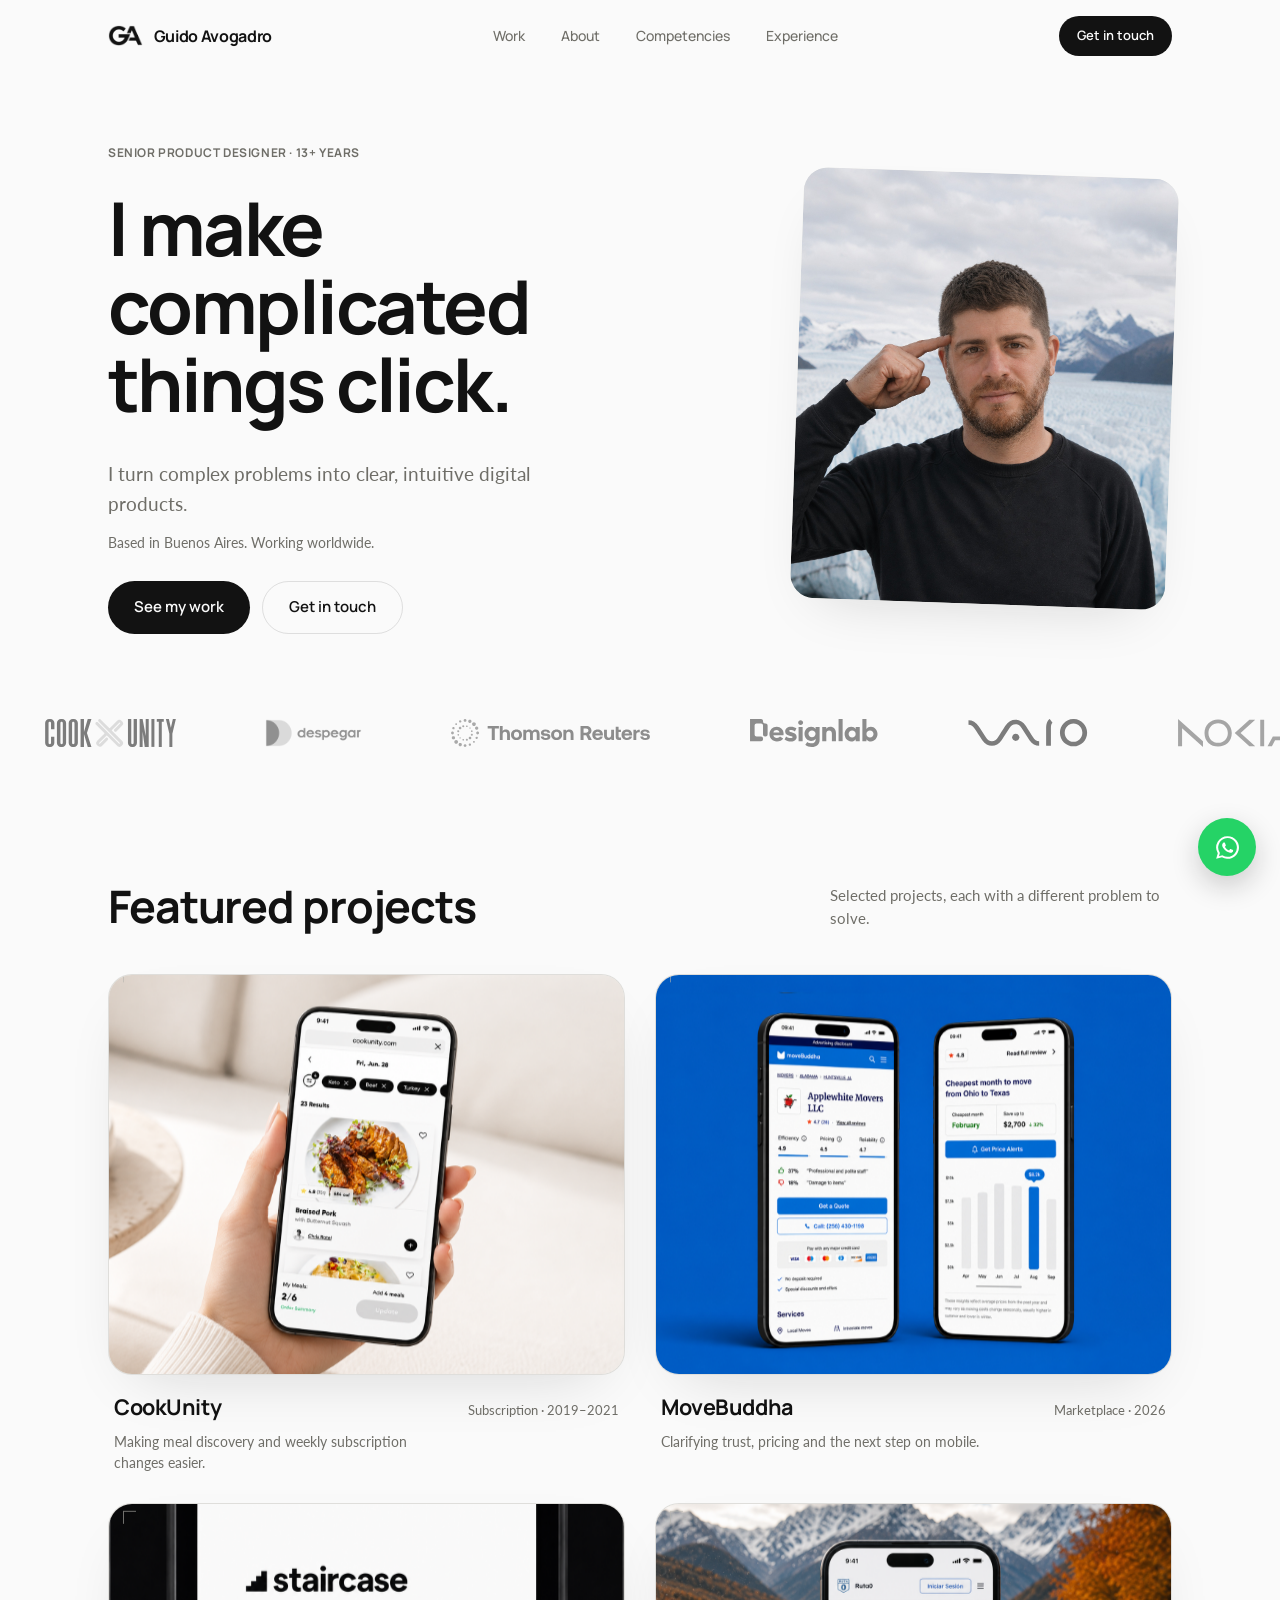
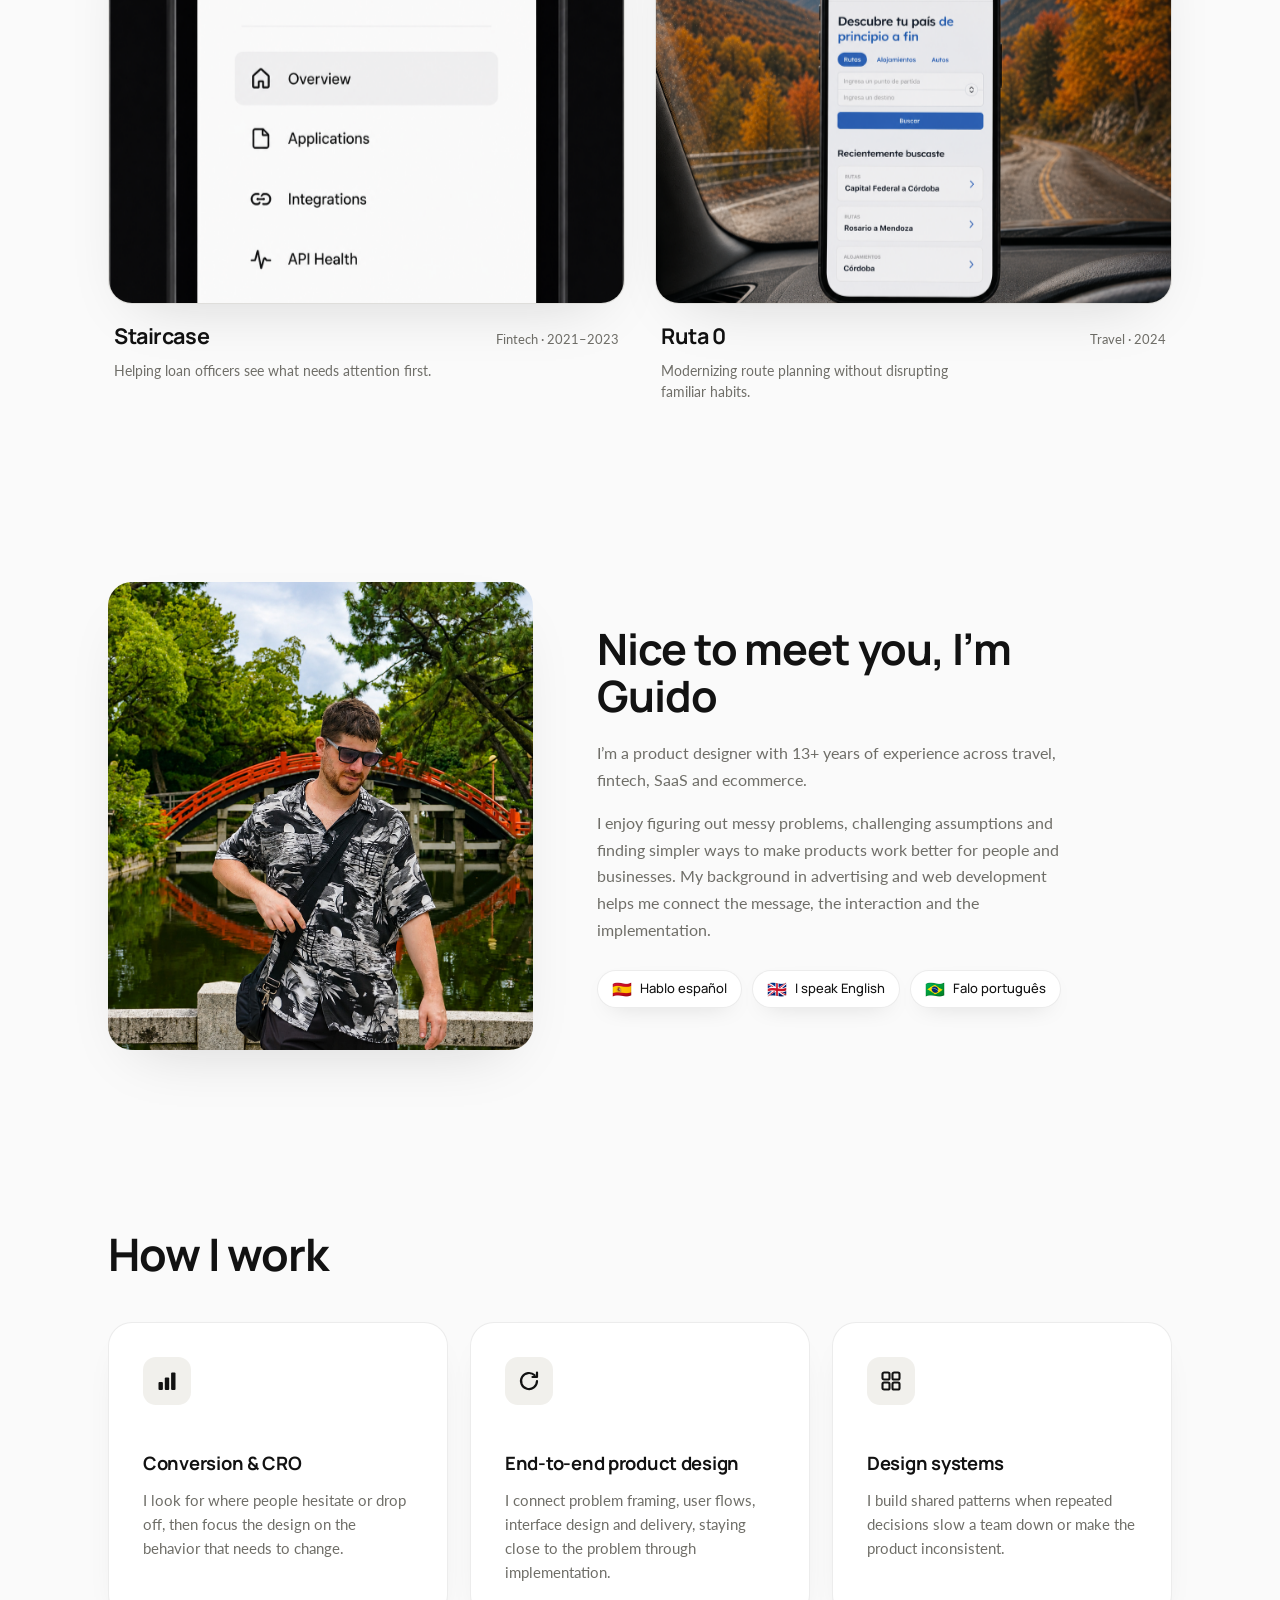
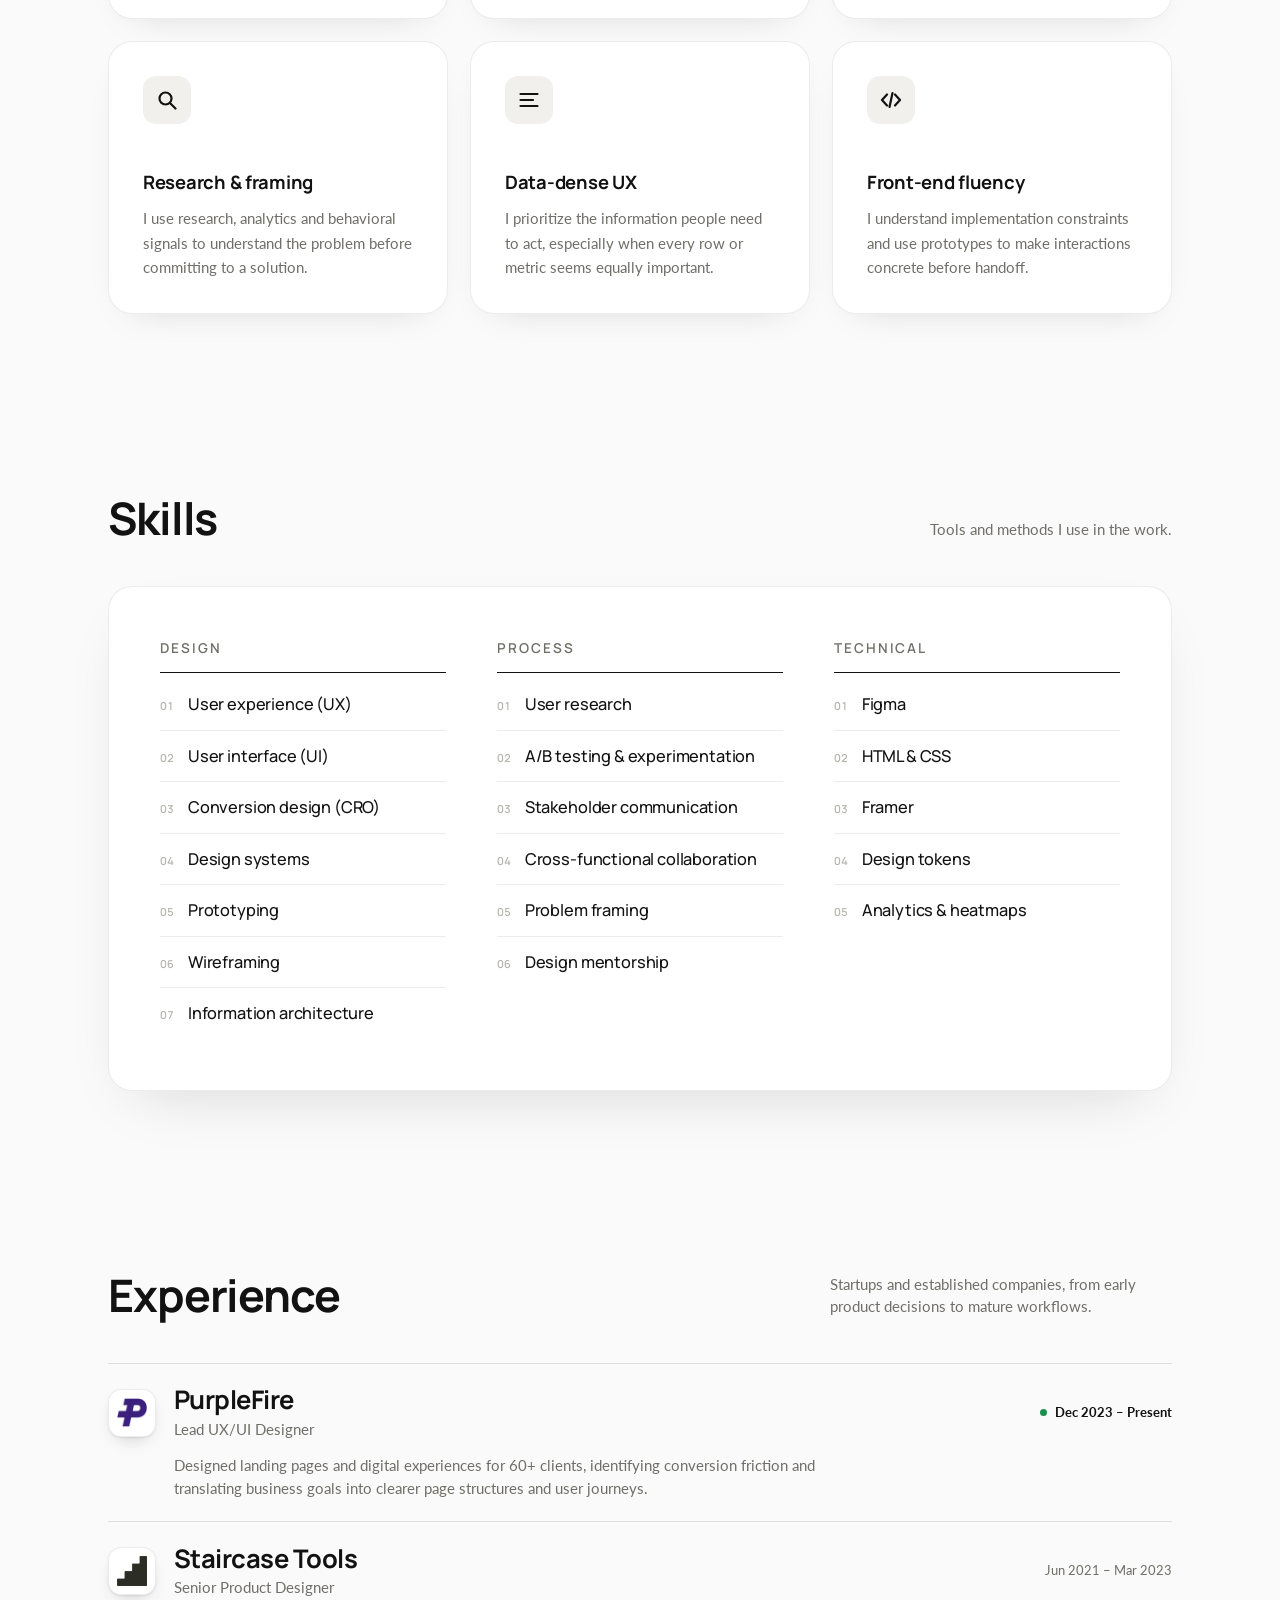
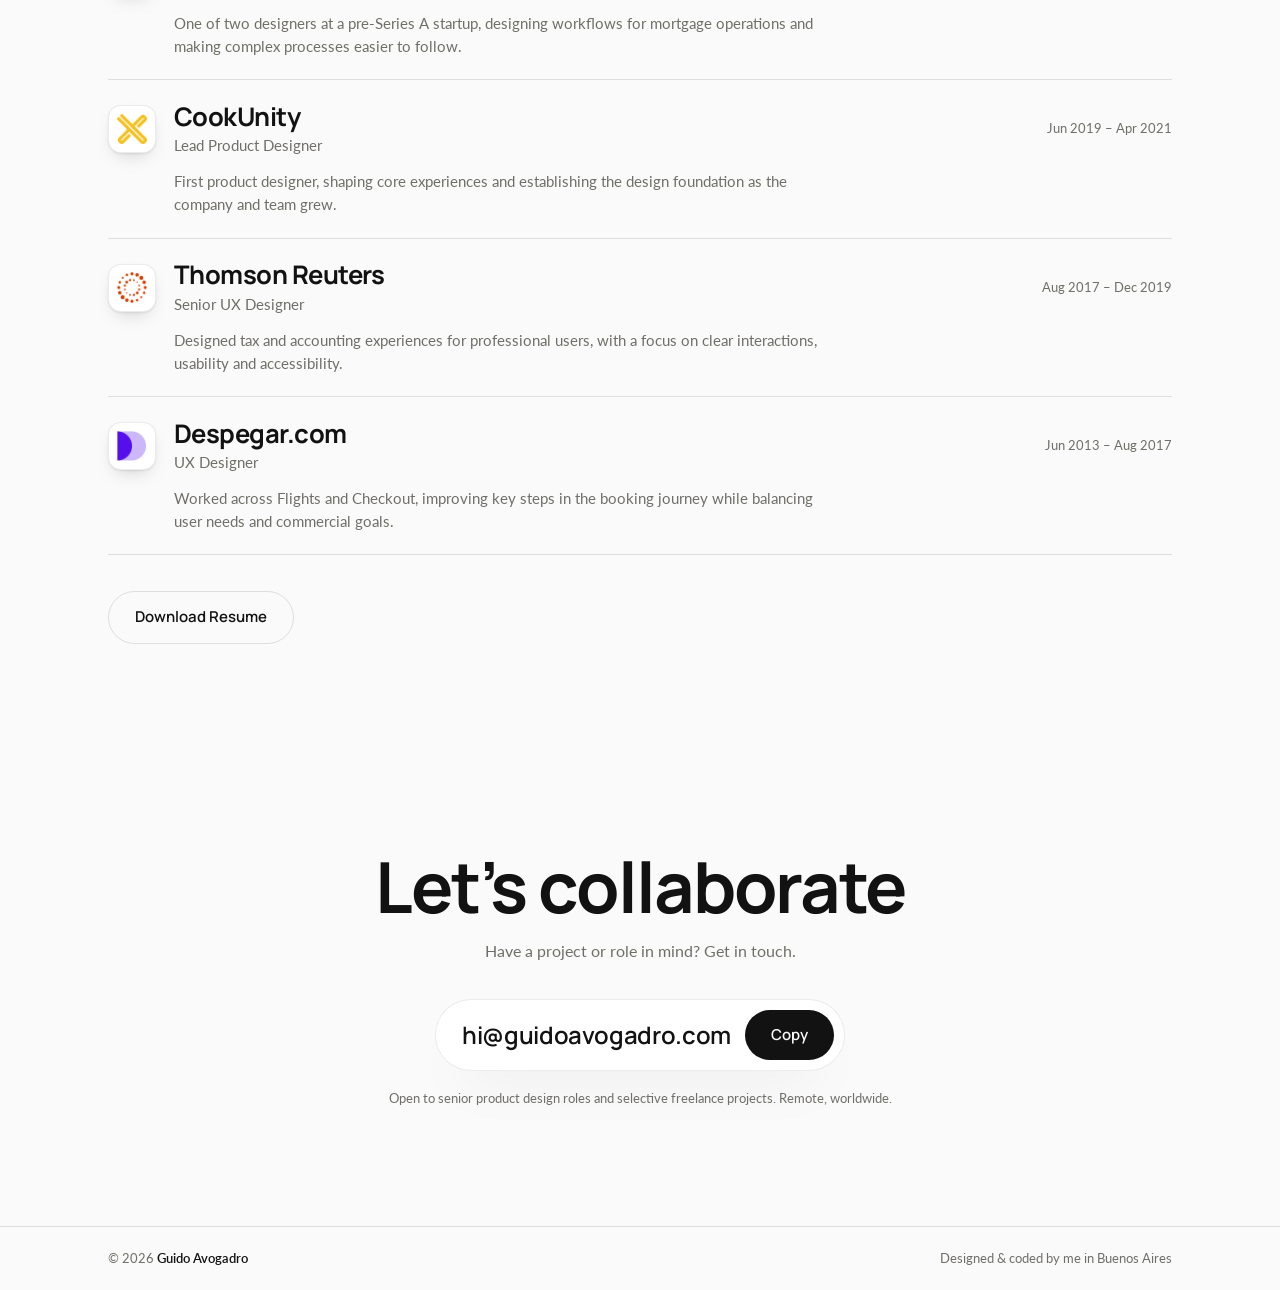
==== commit 8e1ba722: "Add files via upload" ====
--- a/index.html
+++ b/index.html
@@ -1,946 +1,975 @@
-<!doctype html>
+<!DOCTYPE html>
 <html lang="en">
 <head>
-<meta charset="utf-8">
-<meta name="viewport" content="width=device-width,initial-scale=1,viewport-fit=cover">
-<meta name="theme-color" content="#f7f9fc">
-<title>Personal Finance</title>
+<meta charset="UTF-8">
+<meta name="viewport" content="width=device-width, initial-scale=1.0">
+<title>Guido Avogadro - Senior Product Designer</title>
+<meta name="description" content="Senior product designer crafting products that feel obvious and convert better. 13+ years across travel, fintech, enterprise and DTC.">
+
+<!-- Google tag (gtag.js) -->
+<script async src="https://www.googletagmanager.com/gtag/js?id=G-EMPK6W0F9X"></script>
+<script>
+  window.dataLayer = window.dataLayer || [];
+  function gtag(){dataLayer.push(arguments);}
+  gtag('js', new Date());
+
+  gtag('config', 'G-EMPK6W0F9X');
+</script>
+
+<!-- Hotjar Tracking Code for guidoavogadro.com -->
+<script>
+    (function(h,o,t,j,a,r){
+        h.hj=h.hj||function(){(h.hj.q=h.hj.q||[]).push(arguments)};
+        h._hjSettings={hjid:576747,hjsv:6};
+        a=o.getElementsByTagName('head')[0];
+        r=o.createElement('script');r.async=1;
+        r.src=t+h._hjSettings.hjid+j+h._hjSettings.hjsv;
+        a.appendChild(r);
+    })(window,document,'https://static.hotjar.com/c/hotjar-','.js?sv=');
+</script>
+
+<!-- Google Tag Manager -->
+<script>(function(w,d,s,l,i){w[l]=w[l]||[];w[l].push({'gtm.start':
+new Date().getTime(),event:'gtm.js'});var f=d.getElementsByTagName(s)[0],
+j=d.createElement(s),dl=l!='dataLayer'?'&l='+l:'';j.async=true;j.src=
+'https://www.googletagmanager.com/gtm.js?id='+i+dl;f.parentNode.insertBefore(j,f);
+})(window,document,'script','dataLayer','GTM-KSC5NS3Q');</script>
+<!-- End Google Tag Manager -->
+
+<link rel="preconnect" href="https://fonts.googleapis.com">
+<link rel="preconnect" href="https://fonts.gstatic.com" crossorigin>
+<link rel="icon" type="image/x-icon" href="favicon-gja.ico">
+<link href="https://fonts.googleapis.com/css2?family=Manrope:wght@500;600;700;800&family=Lato:wght@400;700&display=swap" rel="stylesheet">
 <style>
+/* ============================================================
+   Guido Avogadro — Portfolio v3 (ngulak-inspired)
+   Warm paper ground, big rounded cards, label-slide buttons.
+   ============================================================ */
 :root{
-  --bg:#f7f9fc; --card:#fff; --ink:#182230; --muted:#8a94a4;
-  --line:#e9edf3; --blue:#2f80ed; --blue2:#75b7ff;
-  --green:#20a36a; --purple:#8064d8;
-}
-*{box-sizing:border-box}
-body{margin:0;background:var(--bg);color:var(--ink);font-family:-apple-system,BlinkMacSystemFont,"Inter","Segoe UI",sans-serif;-webkit-font-smoothing:antialiased}
-.app{width:100%;max-width:520px;margin:auto;padding:18px 18px 100px}
-.top{display:flex;justify-content:space-between;align-items:center;height:32px}
-.brand{font-size:13px;font-weight:650;letter-spacing:.14em;color:#9aa4b3}
-.icon{width:34px;height:34px;border:1px solid var(--line);background:#fff;border-radius:50%;display:grid;place-items:center;color:#647084}
-.hero{text-align:center;padding-top:28px}
-.eyebrow{font-size:11px;letter-spacing:.18em;color:#9aa4b3;font-weight:650}
-.heroValue{font-size:52px;line-height:1.02;letter-spacing:-.055em;font-weight:720;margin:10px 0 8px}
-.delta{font-size:13px;color:var(--green);font-weight:600}
-.delta span{color:#a0a8b5;font-weight:500;margin-left:4px}
-.water{position:relative;height:185px;margin:8px -18px 0;overflow:hidden}
-.water svg{position:absolute;left:-12%;width:124%;height:100%;top:0}
-.waterLine{fill:none;stroke:#b8d9fa;stroke-width:1.5}
-.fill{fill:url(#waterFill);opacity:.9}
-.waterLabel{position:absolute;right:18px;top:78px;font-size:11px;color:#2f80ed;background:#fff;border:1px solid #e4eefb;padding:7px 10px;border-radius:20px;box-shadow:0 4px 18px rgba(41,104,177,.08)}
-.waterCaption{position:absolute;bottom:12px;left:50%;transform:translateX(-50%);font-size:12px;letter-spacing:.08em;font-weight:800;color:#2f80ed;background:#fff;border:1px solid #dceafb;padding:8px 12px;border-radius:999px;box-shadow:0 6px 18px rgba(41,104,177,.10);white-space:nowrap}
-.cards{display:grid;grid-template-columns:1fr 1fr;gap:10px;margin-top:8px}
-.card{background:var(--card);border:1px solid var(--line);border-radius:17px;padding:15px;box-shadow:0 5px 20px rgba(27,43,66,.035)}
-.label{font-size:10px;letter-spacing:.07em;text-transform:uppercase;color:#9aa4b3;font-weight:650}
-.value{font-size:22px;letter-spacing:-.035em;margin-top:7px;font-weight:680}
-.smallDelta{font-size:11px;color:var(--green);margin-top:7px}
-.sectionGrid{display:grid;grid-template-columns:1fr 1fr;gap:10px;margin-top:10px}
-.section{background:#fff;border:1px solid var(--line);border-radius:18px;padding:16px}
-.sectionTitle{font-size:11px;letter-spacing:.08em;text-transform:uppercase;color:#929dad;font-weight:700;margin-bottom:16px}
-.dist{display:flex;align-items:center;gap:14px}
-.donut{width:88px;height:88px;border-radius:50%;background:conic-gradient(#2f80ed 0 78%,#8dc5f8 78% 95%,#d7e9fb 95% 100%);position:relative;flex:none}
-.donut:after{content:"";position:absolute;inset:22px;background:#fff;border-radius:50%}
-.legend{font-size:10px;color:#6e7989;line-height:1.9}.legend b{color:#202a38}
-.marketRow{display:flex;justify-content:space-between;align-items:center;padding:8px 0}.marketRow+.marketRow{border-top:1px solid var(--line)}
-.marketName{font-size:12px;color:#4f5969}.marketValue{text-align:right;font-weight:650;font-size:14px}.marketDelta{font-size:10px;color:var(--green);margin-top:3px}
-.accounts{margin-top:10px;background:#fff;border:1px solid var(--line);border-radius:18px;padding:16px}
-.account{padding:12px 0}.account:first-of-type{padding-top:2px}.account+.account{border-top:1px solid #f0f2f5}
-.row{display:flex;align-items:center;justify-content:space-between;gap:10px}.name{font-size:13px;font-weight:560}.amt{font-size:13px;font-weight:650}.sub{font-size:10px;color:#a0a8b4;margin-top:3px}.bar{height:3px;background:#eef2f6;border-radius:10px;margin-top:8px;overflow:hidden}.bar i{display:block;height:100%;background:#77b6f4;border-radius:10px}
-.illiquid{margin-top:10px;background:#fff;border:1px solid #e6defa;border-radius:18px;padding:16px}.illiquid .sectionTitle{color:#8870cf}.illiquid .bar i{background:#8a6bdd}.note{margin-top:13px;padding:10px 11px;border-radius:11px;background:#faf8ff;color:#8870cf;font-size:10px;line-height:1.45}
-.bottom{position:fixed;bottom:0;left:50%;transform:translateX(-50%);width:min(520px,100%);padding:8px 14px calc(9px + env(safe-area-inset-bottom));background:rgba(255,255,255,.94);backdrop-filter:blur(18px);border-top:1px solid rgba(226,231,238,.9);display:grid;grid-template-columns:repeat(2,1fr);gap:5px;z-index:20}
-.nav{appearance:none;border:0;background:transparent;text-align:center;color:#8f99a8;font-size:10px;font-weight:560;padding:5px 2px;min-height:56px;border-radius:14px;cursor:pointer}
-.nav.active{color:#2f80ed;background:#eef6ff}
-.nav .nicon{width:34px;height:34px;margin:0 auto 3px;display:grid;place-items:center;font-size:24px;line-height:1;color:#778294;background:transparent}
-.nav.active .nicon{color:#2f80ed}
-@media(min-width:700px){.app{max-width:920px}.cards{grid-template-columns:repeat(2,1fr)}.sectionGrid{grid-template-columns:1fr 1fr}.water{height:210px}.heroValue{font-size:64px}.bottom{max-width:920px}}
-
-
-/* Timeline mobile */
-.timelineChart{width:100%;overflow:hidden}
-.timelineChart svg{display:block;width:100%;height:auto;overflow:visible}
-@media(max-width:600px){
-  .timelineChart svg text{font-family:-apple-system,BlinkMacSystemFont,"SF Pro Text","Helvetica Neue",Arial,sans-serif;font-stretch:normal;letter-spacing:0}
-}
-
-
-
-
-
-
-
-/* Mobile optimized all-history timeline */
-#monthScroller{scrollbar-width:none}
-#monthScroller::-webkit-scrollbar{display:none}
-.historyMonth{cursor:pointer}
-.historyMonth .monthValue{font-size:9px;font-weight:650;color:#8a9aac;white-space:nowrap;margin-bottom:7px;opacity:0;transform:translateY(4px);transition:.18s}
-.historyMonth.selected .monthValue{opacity:1;transform:none;color:#2f80ed;font-size:10px}
-.historyMonth .monthFill{display:block;width:40px;background:#dce9f4;border-radius:8px 8px 4px 4px;transition:.18s}
-.historyMonth .monthFill.active,.historyMonth.selected .monthFill{background:linear-gradient(180deg,#2f80ed,#78b5ea);box-shadow:0 7px 16px rgba(47,128,237,.16)}
-.historyMonth .monthLabel{font-size:9px;font-weight:650;color:#98a4b1;margin-top:8px;white-space:nowrap}
-.historyMonth.selected .monthLabel{color:#2f80ed;font-weight:750}
-@media(max-width:600px){
-  #monthScroller{margin-left:-8px;margin-right:-8px}
-  #monthChart{padding-left:calc(50vw - 28px)!important;padding-right:calc(50vw - 28px)!important}
-  .historyMonth{width:54px;min-width:54px}
-  .historyMonth .monthFill{width:38px}
-}
-
-/* Consistent growth indicator */
-.growthPill{display:inline-flex;align-items:center;gap:4px;padding:6px 10px;border-radius:999px;font-size:11px;font-weight:700;letter-spacing:-.01em;line-height:1}
-.growthPill.up{background:#edf8f2;color:#2f9b68}
-.growthPill.down{background:#fff0f0;color:#d15f5f}
-.growthPill.flat{background:#f1f4f7;color:#7f8b98}
-
-.sectionHeading{margin:22px 2px 10px;font-size:11px;letter-spacing:.14em;color:#929dad;font-weight:700}
-.allocation{background:#fff;border:1px solid var(--line);border-radius:18px;padding:16px;display:grid;grid-template-columns:1fr 1fr;gap:18px;box-shadow:0 5px 20px rgba(27,43,66,.025)}
-.allocationItem{display:flex;align-items:center;gap:11px;min-width:0}
-.allocIcon{width:43px;height:43px;border-radius:50%;display:grid;place-items:center;flex:none;font-weight:800;font-size:20px}
-.houseIcon{background:#eaf4ff;color:#2f80ed}
-.cashIcon{background:#e9f8f1;color:#20a36a}
-.investIcon{background:#f1edff;color:#8064d8}
-.allocInfo{min-width:0;flex:1}
-.allocName{font-size:12px;color:#667386;white-space:nowrap}
-.allocPct{font-size:19px;font-weight:750;letter-spacing:-.03em;margin-top:2px}
-.allocBar{height:5px;background:#eef1f5;border-radius:10px;margin-top:7px;overflow:hidden}
-.allocBar i{display:block;height:100%;border-radius:10px;background:#6eb0ee}
-.allocationItem:nth-child(2) .allocBar i{background:#45b87f}
-.allocationItem:nth-child(3) .allocBar i{background:#9278e5}
-.marketCard{margin-top:10px}
-.marketLeft{display:flex;align-items:center;gap:10px}
-.marketIcon{width:34px;height:34px;border-radius:50%;display:grid;place-items:center;font-weight:750;font-size:17px}
-.dollarIcon{background:#eaf4ff;color:#2f80ed}
-.bitcoinIcon{background:#fff0df;color:#f28a00}
-.marketName{font-size:13px;color:#4f5969}
-.growthPill span{color:#8f99a8;font-weight:500;margin-left:2px}
-@media(max-width:600px){
-  .allocation{gap:12px;padding:15px 12px}
-  .allocationItem{gap:9px}
-  .allocIcon{width:39px;height:39px}
-}
-
-/* Loading skeleton */
-.skeleton{position:relative!important;color:transparent!important;background:linear-gradient(90deg,#edf1f5 25%,#f8fafc 50%,#edf1f5 75%)!important;background-size:200% 100%!important;animation:skeletonShimmer 1.35s ease-in-out infinite!important;border-radius:8px!important;overflow:hidden!important}
-.skeleton *{visibility:hidden}
-.heroValue.skeleton{height:53px;width:210px;margin:10px auto 8px;border-radius:12px!important}
-.value.skeleton{height:27px;width:125px;margin-top:7px}
-.waterCaption.skeleton{width:105px;height:31px;padding:0!important;border-color:transparent!important}
-.amt.skeleton{display:inline-block;width:82px;height:17px;vertical-align:middle}
-.allocPct.skeleton{display:block;width:42px;height:23px;margin-top:2px}
-.marketValue.skeleton{width:70px;height:18px;border-radius:6px}
-@keyframes skeletonShimmer{0%{background-position:200% 0}100%{background-position:-200% 0}}
-
-/* Modern finance dashboard redesign */
-:root{--bg:#f3f5f8;--card:#fff;--ink:#141820;--muted:#858d9a;--line:#edf0f4;--blue:#315cf5;--green:#159b69}
-body{background:var(--bg);font-family:-apple-system,BlinkMacSystemFont,"SF Pro Display","Inter","Segoe UI",sans-serif}
-.app{max-width:560px;padding:24px 20px 112px}
-.top{height:auto;min-height:54px;margin-bottom:22px;align-items:center}
-.welcomeKicker{font-size:10px;font-weight:750;letter-spacing:.13em;color:#8b93a0;margin-bottom:5px}
-.welcomeTitle{font-size:25px;line-height:1.1;letter-spacing:-.045em;font-weight:760;color:#171b24}
-.topAction{width:44px;height:44px;border:0;border-radius:50%;background:#fff;color:#171b24;display:grid;place-items:center;box-shadow:0 2px 8px rgba(21,32,54,.035)}
-.hero{position:relative;text-align:left;background:#fff;border:1px solid #eef0f4;border-radius:28px;padding:24px 22px 0;overflow:hidden;box-shadow:0 8px 28px rgba(28,42,67,.035)}
-.eyebrow{font-size:11px;letter-spacing:.02em;color:#7d8592;font-weight:650}
-.heroValue{font-size:clamp(51px,13.5vw,69px);line-height:1.04;letter-spacing:-.065em;font-weight:800;margin:12px 0 10px;color:#11141a;white-space:nowrap}
-.heroValue.skeleton{margin:12px 0 10px;width:84%;max-width:410px;height:70px}
-.delta{display:inline-flex;align-items:center;font-size:12px;color:#13895c;background:#eaf8f1;border-radius:99px;padding:7px 10px;font-weight:700}
-.delta span{color:#738079;font-weight:550;margin-left:5px}
-.water{height:140px;margin:10px -22px 0;overflow:hidden;background:linear-gradient(180deg,#fff 0%,#f8fbff 100%)}
-.water svg{left:-5%;width:110%;height:100%;top:0}
-.waterLine{stroke:#8dbdf8;stroke-width:2}
-.fill{opacity:.95}
-.waterCaption{bottom:13px;left:22px;right:auto;transform:none;font-size:11px;letter-spacing:.015em;font-weight:800;color:#2855e8;background:#fff;border:1px solid #e6ecff;padding:9px 12px;border-radius:12px;box-shadow:0 3px 12px rgba(38,75,170,.07)}
-.waterCaption.skeleton{width:110px;height:34px}
-.cards{grid-template-columns:1fr 1fr;gap:12px;margin-top:14px}
-.card{border:0;border-radius:22px;padding:18px 16px;box-shadow:0 5px 18px rgba(28,42,67,.035);min-width:0}
-.label{font-size:11px;letter-spacing:0;text-transform:none;color:#818995;font-weight:600}
-.value{font-size:clamp(19px,5vw,24px);letter-spacing:-.045em;margin-top:10px;font-weight:760;white-space:nowrap}
-.value.skeleton{width:100%;max-width:145px;height:27px}
-.growthPill{margin-top:11px;padding:6px 8px;font-size:10px;white-space:nowrap}
-.growthPill span{display:none}
-.sectionHeading{margin:27px 3px 12px;font-size:11px;letter-spacing:.08em;color:#838b99;font-weight:800}
-.allocation{border:0;border-radius:22px;padding:18px 15px;gap:12px;box-shadow:0 5px 18px rgba(28,42,67,.025)}
-.allocIcon{width:38px;height:38px;border-radius:13px;font-size:18px}
-.houseIcon{background:#edf2ff;color:#315cf5}.cashIcon{background:#eaf8f1;color:#159b69}
-.allocName{font-size:11px;color:#7d8592}
-.allocPct{font-size:20px;font-weight:780;color:#171b24}
-.allocBar{height:4px;margin-top:8px}
-.section,.marketCard,.accounts,.illiquid{border:0;border-radius:22px;padding:18px;margin-top:12px;box-shadow:0 5px 18px rgba(28,42,67,.03)}
-.sectionTitle{font-size:12px;letter-spacing:0;text-transform:none;color:#252b35;font-weight:750;margin-bottom:12px}
-.marketRow{padding:11px 0}.marketName{font-size:13px;color:#3e4652}.marketValue{font-size:14px;color:#171b24}.marketDelta{font-size:10px}
-.marketIcon{width:36px;height:36px}
-.account{padding:14px 0}.account+.account{border-top:1px solid #f1f3f6}.name{font-size:14px;font-weight:650}.amt{font-size:14px;font-weight:750}.sub{font-size:11px;color:#9098a5}.bar{height:4px;background:#f0f2f6}.bar i{background:#6d92ff}
-.account .bar i{background:#315cf5}.account .bar i.realEstateBar{background:#315cf5}
-.illiquid{border:1px solid #ece8fb;background:#fff}.illiquid .sectionTitle{color:#765dc5}.illiquid .note{background:#f7f4ff;border-radius:12px;font-size:11px}
-.bottom{width:min(560px,calc(100% - 24px));bottom:12px;padding:5px;background:rgba(255,255,255,.94);border:1px solid #eceff4;border-radius:22px;box-shadow:0 8px 30px rgba(24,34,52,.10);backdrop-filter:blur(20px);grid-template-columns:1fr 1fr;gap:4px}
-.nav{height:50px;min-height:50px;max-height:50px;align-self:center;box-sizing:border-box;border-radius:17px;font-size:12px;font-weight:700;display:flex;align-items:center;justify-content:center;gap:9px;padding:8px;line-height:1}
-.nav .nicon{width:23px;height:23px;margin:0;display:flex;align-items:center;justify-content:center}
-.nav .nicon svg{width:22px;height:22px}
-.nav.active{background:#315cf5;color:#fff}.nav.active .nicon{color:#fff}.nav:not(.active){color:#7f8794}
-@media(min-width:700px){.app{max-width:760px}.hero{padding:28px 28px 0}.water{margin-left:-28px;margin-right:-28px;height:160px}.waterCaption{left:28px}.cards{grid-template-columns:1fr 1fr}.bottom{max-width:760px}.section,.marketCard,.accounts,.illiquid{margin-top:14px}}
-@media(max-width:380px){.app{padding-left:14px;padding-right:14px}.hero{padding-left:17px;padding-right:17px}.water{margin-left:-17px;margin-right:-17px}.waterCaption{left:17px}.card{padding:16px 12px}.value{font-size:19px}.growthPill{font-size:9px}}
-
-
-/* Three-column allocation and floating navigation refinement */
-.allocation{grid-template-columns:repeat(3,minmax(0,1fr));gap:8px;padding:16px 10px}
-.allocationItem{flex-direction:column;align-items:flex-start;gap:9px;padding:4px 5px;min-width:0}
-.allocIcon{width:36px;height:36px;border-radius:12px}
-.allocInfo{width:100%;min-width:0}
-.allocName{font-size:10px;white-space:normal;line-height:1.2;min-height:24px;display:flex;align-items:flex-end}
-.allocPct{font-size:20px;line-height:1.15}
-.allocBar{width:100%;margin-top:8px}
-.bottom{bottom:calc(8px + env(safe-area-inset-bottom));width:min(300px,calc(100% - 44px));height:62px;padding:5px;border-radius:24px;box-shadow:0 10px 35px rgba(24,34,52,.15);background:rgba(255,255,255,.9);align-items:stretch;box-sizing:border-box}
-.app{padding-bottom:145px}
-
-/* Timeline redesign inspired by modern banking apps */
-.timelinePage{padding-top:12px;padding-bottom:28px}
-.timelineHeader{display:flex;align-items:center;justify-content:space-between;margin:0 2px 20px}
-.timelineHeading{font-size:25px;font-weight:780;letter-spacing:-.045em;color:#171b24}
-.timelineEyebrow{font-size:11px;font-weight:750;letter-spacing:.09em;color:#8b93a0;margin-bottom:5px}
-.timelineBalance{background:#fff;border:1px solid #edf0f4;border-radius:26px;padding:23px 20px 20px;box-shadow:0 6px 22px rgba(28,42,67,.035)}
-.timelineBalanceLabel{font-size:12px;color:#818995;font-weight:600}
-.timelineAmount{font-size:clamp(51px,13.5vw,69px);font-weight:790;letter-spacing:-.065em;line-height:1.04;margin:10px 0 14px;white-space:nowrap;color:#11141a}
-.timelineMeta{display:flex;align-items:center;justify-content:space-between;gap:8px;flex-wrap:wrap}
-.timelineMeta .growthPill{margin-top:0;font-size:11px;padding:8px 10px}
-.timelineChartCard{margin-top:14px;background:#fff;border-radius:26px;padding:19px 0 15px;box-shadow:0 6px 22px rgba(28,42,67,.03);overflow:hidden}
-.timelineChartTitle{font-size:14px;font-weight:760;color:#252b35;padding:0 20px}
-.timelineChartSub{font-size:11px;color:#8d96a3;padding:4px 20px 0}
-#monthScroller{margin-top:18px!important;padding-bottom:3px}
-#monthChart{height:245px!important;gap:8px!important;padding:0 22px 0 calc(50vw - 27px)!important}
-.historyMonth{height:230px!important;width:46px!important;min-width:46px!important;justify-content:flex-end!important}
-.historyMonth .monthValue{font-size:9px;margin-bottom:8px;max-width:62px;overflow:visible}
-.historyMonth .monthFill{width:32px!important;min-height:12px;border-radius:9px 9px 4px 4px}
-.historyMonth.selected .monthFill{background:linear-gradient(180deg,#315cf5,#83a5ff)!important;box-shadow:0 7px 16px rgba(49,92,245,.18)}
-.historyMonth .monthLabel{font-size:9px;margin-top:9px}
-.timelineHint{display:flex;justify-content:center;align-items:center;gap:7px;font-size:10px;color:#9aa3af;margin-top:12px}
-.timelineStats{display:grid;grid-template-columns:1fr 1fr;gap:10px;margin-top:14px}
-.timelineStat{background:#fff;border-radius:20px;padding:16px;box-shadow:0 5px 18px rgba(28,42,67,.025)}
-.timelineStatLabel{font-size:11px;color:#818995;font-weight:600}
-.timelineStatValue{font-size:18px;font-weight:770;letter-spacing:-.035em;margin-top:7px;color:#171b24}
-@media(max-width:380px){.allocation{gap:4px;padding:14px 7px}.allocationItem{padding:3px}.allocName{font-size:9px}.allocPct{font-size:18px}.allocIcon{width:33px;height:33px}.bottom{bottom:calc(14px + env(safe-area-inset-bottom));width:min(286px,calc(100% - 48px))}}
-.timelineAmount.skeleton{display:block;width:84%;max-width:410px;height:70px;margin:10px 0 14px;border-radius:14px;color:transparent!important}
-.timelineDeltaSkeleton.skeleton{display:inline-block;width:150px;height:28px;border-radius:999px;color:transparent!important}
-.timelineBarSkeleton{display:inline-block;width:32px;height:100px;border-radius:9px 9px 4px 4px;background:linear-gradient(90deg,#edf1f5 25%,#f8fafc 50%,#edf1f5 75%);background-size:200% 100%;animation:skeletonShimmer 1.35s ease-in-out infinite}
-.timelineStatValue.skeleton{display:block;width:105px;height:22px;border-radius:7px;color:transparent!important}
-
-
-
-/* Reworked Apple-inspired visual system */
-:root{--bg:#f5f5f7;--card:#fff;--ink:#1d1d1f;--muted:#6e6e73;--line:rgba(60,60,67,.14);--blue:#007aff;--blue2:#64b5ff;--green:#248a3d;--purple:#8b78d6;color-scheme:light}
-*{box-sizing:border-box}
-html,body{background:var(--bg);color:var(--ink)}
-body{font-family:-apple-system,BlinkMacSystemFont,"SF Pro Display","SF Pro Text","Helvetica Neue",Arial,sans-serif;-webkit-font-smoothing:antialiased;letter-spacing:-.012em}
-.app{width:min(100% - 56px,1040px);max-width:1040px;margin:0 auto;padding:38px 0 150px}
-.top{height:auto;display:flex;align-items:flex-end;justify-content:space-between;margin:0 0 24px;padding:0 2px}
-.welcomeKicker{font-size:11px;letter-spacing:.12em;font-weight:700;color:var(--muted);margin-bottom:7px}
-.welcomeTitle,.timelineHeading{font-size:32px;font-weight:700;letter-spacing:-.045em;line-height:1.12;color:var(--ink)}
-.hero{position:relative;text-align:left;background:linear-gradient(145deg,#fff 0%,#fff 64%,#f7fbff 100%);border:1px solid rgba(60,60,67,.10);border-radius:30px;padding:30px 32px 0;overflow:hidden;box-shadow:0 2px 4px rgba(0,0,0,.025),0 14px 36px rgba(0,0,0,.045)}
-.eyebrow{font-size:12px;letter-spacing:.015em;font-weight:600;color:var(--muted)}
-.heroValue{font-size:clamp(54px,7vw,78px);line-height:1.04;letter-spacing:-.075em;font-weight:730;margin:12px 0 12px;color:var(--ink);font-variant-numeric:tabular-nums}
-.delta{display:inline-flex;align-items:center;gap:5px;background:#eaf7ed;color:#248a3d;border-radius:9px;padding:7px 10px;font-size:12px;font-weight:650}
-.delta span{color:#64816b;font-weight:500;margin-left:2px}
-.water{height:170px;position:relative;margin:8px -32px 0;overflow:hidden;background:linear-gradient(180deg,rgba(235,246,255,.1),rgba(225,241,255,.35))}
-.water svg{position:absolute;inset:0;width:100%;height:100%;left:0}
-.waterLine{stroke:#9bcfff;stroke-width:1.5}
-.fill{opacity:.95}
-.waterCaption{position:absolute;left:32px;bottom:18px;transform:none;background:rgba(255,255,255,.88);border:1px solid rgba(0,122,255,.13);border-radius:999px;padding:8px 12px;color:#0066cc;font-size:11px;font-weight:750;letter-spacing:.04em;box-shadow:0 3px 12px rgba(0,0,0,.045);backdrop-filter:blur(12px)}
-.cards{display:grid;grid-template-columns:repeat(2,minmax(0,1fr));gap:16px;margin-top:16px}
-.card{background:#fff;border:1px solid rgba(60,60,67,.10);border-radius:22px;padding:22px 24px;box-shadow:0 2px 8px rgba(0,0,0,.018);min-width:0}
-.label{font-size:12px;text-transform:none;letter-spacing:0;color:var(--muted);font-weight:550}
-.value{font-size:clamp(23px,2.6vw,30px);font-weight:700;letter-spacing:-.045em;margin-top:10px;color:var(--ink);font-variant-numeric:tabular-nums}
-.growthPill{display:inline-flex;align-items:center;gap:4px;margin-top:10px;padding:6px 9px;border-radius:8px;font-size:11px;font-weight:650}
-.growthPill.up{background:#eaf7ed;color:#248a3d}.growthPill.down{background:#fff0f0;color:#c93434}.growthPill.flat{background:#f0f0f2;color:#6e6e73}
-.sectionHeading{margin:30px 2px 12px;font-size:11px;letter-spacing:.1em;color:var(--muted);font-weight:750}
-.allocation{display:grid;grid-template-columns:repeat(3,minmax(0,1fr));gap:0;background:#fff;border:1px solid rgba(60,60,67,.10);border-radius:22px;padding:18px 10px;box-shadow:0 2px 8px rgba(0,0,0,.018)}
-.allocationItem{display:flex;align-items:center;gap:12px;min-width:0;padding:8px 16px}.allocationItem+.allocationItem{border-left:1px solid var(--line)}
-.allocIcon{width:42px;height:42px;border-radius:13px;display:grid;place-items:center;flex:none;font-size:19px}
-.houseIcon{background:#edf5ff;color:#007aff}.cashIcon{background:#eaf7ee;color:#248a3d}.investIcon{background:#f1edff;color:#7656c9}
-.allocInfo{flex:1;min-width:0}.allocName{font-size:12px;color:var(--muted);font-weight:550;min-height:0}.allocPct{font-size:22px;font-weight:700;letter-spacing:-.04em;color:var(--ink);margin:5px 0 9px;font-variant-numeric:tabular-nums}
-.allocBar,.bar{height:4px;border-radius:99px;background:#e9e9eb;overflow:hidden}.allocBar i,.bar i{display:block;height:100%;border-radius:99px;background:#007aff}.allocationItem:nth-child(2) .allocBar i{background:#34a853}.allocationItem:nth-child(3) .allocBar i{background:#8b78d6}
-.section,.marketCard,.accounts,.illiquid,.timelineBalance,.timelineChartCard,.timelineStat{background:#fff;border:1px solid rgba(60,60,67,.10);border-radius:22px;box-shadow:0 2px 8px rgba(0,0,0,.018)}
-.section,.marketCard,.accounts,.illiquid{padding:23px 24px;margin-top:16px}
-.sectionTitle{font-size:15px;font-weight:700;color:var(--ink);letter-spacing:-.02em;margin-bottom:16px}
-.marketRow{padding:13px 0}.marketRow+.marketRow{border-top:1px solid var(--line)}.marketName{font-size:13px;color:#3a3a3c}.marketValue{font-size:16px;font-weight:700;color:var(--ink);font-variant-numeric:tabular-nums}.marketDelta{font-size:11px;color:#248a3d;margin-top:4px}
-.marketIcon{width:34px;height:34px;border-radius:11px}.dollarIcon{background:#edf5ff;color:#007aff}.bitcoinIcon{background:#fff3e5;color:#b86b00}
-.account{padding:14px 0}.account+.account{border-top:1px solid rgba(60,60,67,.09)}.name{font-size:13px;font-weight:600;color:var(--ink)}.amt{font-size:14px;font-weight:650;color:var(--ink);font-variant-numeric:tabular-nums}.sub,.note{font-size:11px;color:var(--muted)}.account .bar{margin-top:9px;height:4px}.illiquid{background:linear-gradient(145deg,#fff,#fcfbff);border-color:rgba(139,120,214,.18)}.illiquid .sectionTitle{color:#7656c9}.illiquid .note{background:#f6f3ff;color:#6853a6;border-radius:12px;padding:12px 14px;font-size:11px}
-.bottom{position:fixed;left:50%;bottom:max(18px,env(safe-area-inset-bottom));transform:translateX(-50%);width:min(330px,calc(100% - 32px));padding:6px;background:rgba(250,250,252,.82);border:1px solid rgba(60,60,67,.16);border-radius:23px;box-shadow:0 10px 35px rgba(0,0,0,.14);backdrop-filter:saturate(180%) blur(24px);-webkit-backdrop-filter:saturate(180%) blur(24px);display:grid;grid-template-columns:repeat(2,1fr);gap:5px;z-index:20}
-.nav{appearance:none;border:0;background:transparent;border-radius:17px;color:#6e6e73;font-size:11px;font-weight:600;padding:7px 5px;min-height:57px;cursor:pointer;transition:background-color .18s ease,color .18s ease}.nav.active{color:#0066cc;background:#e6f2ff}.nav .nicon{width:27px;height:27px;margin:0 auto 3px;display:grid;place-items:center;color:currentColor}.nav .nicon svg{width:23px;height:23px}
-.timelinePage{padding-top:0}.timelineHeader{margin-bottom:22px}.timelineEyebrow{font-size:11px;letter-spacing:.12em;font-weight:700;color:var(--muted);margin-bottom:7px}.timelineBalance{padding:28px 30px;margin-bottom:16px}.timelineBalanceLabel,.timelineStatLabel{font-size:12px;color:var(--muted)}.timelineAmount{font-size:clamp(52px,7vw,78px);font-weight:730;letter-spacing:-.075em;line-height:1.05;color:var(--ink);font-variant-numeric:tabular-nums;margin:12px 0}.timelineChartCard{padding:24px}.timelineChartTitle{font-size:16px;font-weight:700;color:var(--ink)}.timelineChartSub{font-size:12px;color:var(--muted);margin-top:5px}.historyMonth .monthFill{background:#dce9f8}.historyMonth .monthFill.active,.historyMonth.selected .monthFill{background:linear-gradient(180deg,#007aff,#78baff)!important;box-shadow:0 4px 12px rgba(0,122,255,.15)}.historyMonth.selected .monthValue,.historyMonth.selected .monthLabel{color:#007aff}.timelineHint{font-size:11px;color:var(--muted)}.timelineStats{display:grid;grid-template-columns:repeat(2,minmax(0,1fr));gap:14px;margin-top:16px}.timelineStat{padding:20px}.timelineStatValue{font-size:24px;font-weight:700;letter-spacing:-.04em;color:var(--ink);margin-top:9px;font-variant-numeric:tabular-nums}
-.skeleton{animation:appleShimmer 1.4s ease-in-out infinite;background:linear-gradient(90deg,#ececf0 25%,#f7f7f9 50%,#ececf0 75%);background-size:200% 100%;border-radius:7px}@keyframes appleShimmer{to{background-position:-200% 0}}
-button:focus-visible,.nav:focus-visible{outline:3px solid rgba(0,122,255,.45);outline-offset:3px}
-@media(min-width:900px){.app{padding-top:46px}.hero{padding-top:34px}.water{height:190px}.cards{gap:18px}.card{padding:25px 28px}.sectionGrid{gap:16px}}
-@media(max-width:700px){.app{width:calc(100% - 32px);padding:25px 0 125px}.welcomeTitle,.timelineHeading{font-size:28px}.hero{padding:23px 20px 0;border-radius:25px}.heroValue{font-size:clamp(46px,12vw,64px)}.water{height:140px;margin-left:-20px;margin-right:-20px}.waterCaption{left:20px;bottom:13px}.cards{gap:10px;margin-top:12px}.card{padding:17px 15px;border-radius:18px}.value{font-size:clamp(19px,5vw,24px)}.allocation{grid-template-columns:1fr;padding:7px 16px}.allocationItem{padding:13px 2px}.allocationItem+.allocationItem{border-left:0;border-top:1px solid var(--line)}.allocPct{font-size:21px}.section,.marketCard,.accounts,.illiquid{padding:19px;margin-top:12px;border-radius:19px}.timelineBalance{padding:23px 20px}.timelineAmount{font-size:clamp(46px,12vw,64px)}.timelineChartCard{padding:19px}.timelineStats{gap:10px}.timelineStat{padding:16px}}
-@media(max-width:380px){.app{width:calc(100% - 24px)}.cards{grid-template-columns:1fr}.card{padding:16px 18px}.heroValue{font-size:44px}.bottom{width:calc(100% - 24px)}}
-@media(prefers-reduced-motion:reduce){*,*::before,*::after{scroll-behavior:auto!important;animation-duration:.01ms!important;animation-iteration-count:1!important;transition-duration:.01ms!important}}
+  --bg:#fafafa;
+  --card:#ffffff;
+  --ink:#121212;
+  --mid:#6f6e68;
+  --faint:#b6b5af;
+  --line:rgba(18,18,18,.12);
+  --line-soft:rgba(18,18,18,.08);
+  --ph:#f1f0ec;
+  --disp:'Manrope',sans-serif;
+  --sans:'Lato',sans-serif;
+  --maxw:1240px;
+  --pad:clamp(28px,6vw,88px);
+  --r:24px;
+  --r-sm:14px;
+  --sh:0 24px 60px -30px rgba(18,18,18,.18);
+  --ease:cubic-bezier(.2,.7,.2,1);
+}
+*{margin:0;padding:0;box-sizing:border-box}
+html{-webkit-text-size-adjust:100%;scroll-behavior:smooth;overflow-x:hidden;width:100%}
+body{font-family:var(--sans);background:var(--bg);color:var(--ink);-webkit-font-smoothing:antialiased;line-height:1.5;font-size:16px;overflow-x:hidden;width:100%;min-width:0}
+::selection{background:var(--ink);color:var(--bg)}
+a{color:inherit;text-decoration:none}
+img{max-width:100%;display:block}
+button{font:inherit;background:none;border:0;color:inherit;cursor:pointer}
+.wrap{max-width:var(--maxw);margin:0 auto;padding-left:28px;padding-right:28px;width:100%}
+@media(min-width:600px){.wrap{padding-left:44px;padding-right:44px}}
+@media(min-width:900px){.wrap{padding-left:64px;padding-right:64px}}
+@media(min-width:1200px){.wrap{padding-left:88px;padding-right:88px}}
+:focus-visible{outline:2px solid var(--ink);outline-offset:3px;border-radius:6px}
+h1,h2,h3,h4{font-family:var(--disp);font-weight:700;letter-spacing:-.02em}
+.btn,.chip,.nav,.logo,.pcard .name,.exp .co,.contact .mail,.skills li,.skills h3,.xcard .xi,.numcard .n,.metric .mv,.pfacts .f .v,.ph .pl{font-family:var(--disp)}
+
+/* ===== buttons (label slides up, duplicate slides in) ===== */
+.btn{
+  position:relative;display:inline-flex;align-items:center;gap:10px;
+  border-radius:100px;padding:14px 26px;font-size:15px;font-weight:600;
+  overflow:hidden;transition:background .3s,color .3s,border-color .3s,transform .3s;
+}
+.btn .lw{position:relative;display:block;overflow:hidden}
+.btn .l{display:block;transition:transform .4s var(--ease)}
+.btn .l.dup{position:absolute;left:0;top:100%;width:100%}
+.btn:hover .l{transform:translateY(-100%)}
+.btn:active{transform:scale(.97)}
+.btn.dark{background:var(--ink);color:var(--bg)}
+.btn.dark:hover{background:#2a2a2a}
+.btn.ghost{background:transparent;border:1px solid var(--line)}
+.btn.ghost:hover{border-color:var(--ink)}
+.btn.sm{padding:10px 18px;font-size:13px}
+
+/* ===== chips / badges ===== */
+.chip{
+  display:inline-flex;align-items:center;gap:8px;background:var(--card);
+  border:1px solid var(--line-soft);border-radius:100px;padding:8px 14px;
+  font-size:13px;font-weight:500;box-shadow:0 8px 24px -14px rgba(18,18,18,.25);
+}
+.chip .em{font-size:1rem;line-height:1}
+
+/* ===== nav ===== */
+header{position:fixed;top:0;left:0;right:0;z-index:60;transition:background .3s,box-shadow .3s}
+header.scrolled{background:rgba(255,255,255,.85);backdrop-filter:blur(14px);box-shadow:0 1px 0 var(--line-soft)}
+.nav{display:flex;align-items:center;justify-content:space-between;gap:16px;padding-top:16px;padding-bottom:16px}
+.nav .logo{display:flex;align-items:center;gap:11px;font-weight:700;font-size:16px;letter-spacing:-.02em}
+.nav .logo .mark{height:21px;width:auto;display:block}
+.nav .logo .lname{transition:color .25s}
+.nav .logo:hover .lname{color:var(--mid)}
+.nav .links{display:flex;gap:clamp(16px,3vw,36px)}
+.nav .links a{font-size:14px;font-weight:500;color:var(--mid);transition:color .25s;position:relative}
+.nav .links a:hover{color:var(--ink)}
+.nav .links a::after{content:"";position:absolute;left:0;bottom:-4px;height:1px;width:0;background:var(--ink);transition:width .3s var(--ease)}
+.nav .links a:hover::after{width:100%}
+
+/* ===== placeholders ===== */
+.ph{
+  position:relative;background:var(--ph);display:flex;flex-direction:column;
+  align-items:center;justify-content:center;gap:6px;width:100%;overflow:hidden;
+}
+.ph .pl{font-weight:600;font-size:clamp(1rem,2vw,1.5rem);letter-spacing:-.01em}
+.ph .ps{font-size:10px;text-transform:uppercase;letter-spacing:.16em;color:var(--mid);font-weight:600}
+.ph::before,.ph::after{content:"";position:absolute;width:12px;height:12px;border:1px solid var(--faint);opacity:.6}
+.ph::before{top:14px;left:14px;border-right:0;border-bottom:0}
+.ph::after{bottom:14px;right:14px;border-left:0;border-top:0}
+
+/* ===== hero ===== */
+.hero{padding-top:clamp(120px,16vh,180px);padding-bottom:clamp(56px,8vh,96px)}
+.hero .grid{display:grid;grid-template-columns:1.25fr .75fr;gap:clamp(28px,5vw,72px);align-items:center}
+.hero h1{
+  font-size:clamp(2.5rem,5.8vw,4.9rem);line-height:1.05;letter-spacing:-.034em;
+  font-weight:700;max-width:20ch;margin-bottom:clamp(24px,4vh,40px);
+}
+.hero .kick{display:flex;align-items:center;gap:10px;font-family:var(--disp);font-weight:700;font-size:12px;letter-spacing:.05em;text-transform:uppercase;color:var(--mid);margin-bottom:clamp(18px,3vh,28px)}
+.hero .kick::before {
+  display: none;
+}
+.hero h1 .soft{color:var(--mid)}
+.hero h1 .ln{display:block;overflow:hidden;padding-bottom:.12em;margin-bottom:-.12em}
+.hero h1 .ln>span{display:block;transform:translateY(112%);transition:transform .9s var(--ease)}
+.hero.ready h1 .ln:nth-child(1)>span{transition-delay:.05s}
+.hero.ready h1 .ln:nth-child(2)>span{transition-delay:.14s}
+.hero.ready h1 .ln:nth-child(3)>span{transition-delay:.23s}
+.hero.ready h1 .ln>span{transform:translateY(0)}
+.hero .ctas{display:flex;gap:12px;flex-wrap:wrap}
+.hero .pcardio{position:relative}
+.hero .photo{
+  position:relative;border-radius:var(--r);overflow:hidden;background:var(--ph);
+  aspect-ratio:4/4.6;box-shadow:var(--sh);
+  transform:rotate(2deg);transition:transform .6s var(--ease);
+}
+.hero .pcardio:hover .photo{transform:rotate(0deg)}
+.hero .photo img{width:100%;height:100%;object-fit:cover}
+.hero .photo .alt2{position:absolute;inset:0;opacity:0}
+@media(prefers-reduced-motion:no-preference){
+  .hero .photo .alt2{animation:swap 2s linear infinite}
+}
+@keyframes swap{
+  0%,46%{opacity:0}
+  50%,96%{opacity:1}
+  100%{opacity:0}
+}
+.hero .photo .pph{position:absolute;inset:0;display:flex;flex-direction:column;align-items:center;justify-content:center;gap:6px;border:1px dashed var(--faint);border-radius:var(--r)}
+.hero .photo .pph .a{font-weight:700;font-size:1.2rem}
+.hero .photo .pph .b{font-size:11px;text-transform:uppercase;letter-spacing:.14em;color:var(--mid);font-weight:600;text-align:center;line-height:1.7}
+
+.hero .hero-intro{font-size:clamp(1.05rem,1.5vw,1.25rem);line-height:1.55;max-width:39ch;color:var(--mid);margin-top:-8px;margin-bottom:14px}
+.hero .hero-location{font-size:14px;color:var(--mid);margin-bottom:28px}
+@media(max-width:899px){.hero .hero-location{margin-bottom:24px}}
+/* ===== section scaffold ===== */
+.sec{padding-top:clamp(64px,10vh,120px);padding-bottom:clamp(64px,10vh,120px)}
+.sec-head{display:flex;align-items:flex-end;justify-content:space-between;gap:18px;flex-wrap:wrap;margin-bottom:clamp(30px,5vh,52px)}
+.sec-head h2{font-size:clamp(1.8rem,3.6vw,2.8rem);letter-spacing:-.025em;line-height:1.05}
+.sec-head .sub{color:var(--mid);font-size:15px;max-width:38ch}
+
+/* ===== projects ===== */
+.plist{display:grid;grid-template-columns:1fr 1fr;gap:clamp(18px,2.6vw,30px)}
+.pcard{display:block;position:relative}
+.pcard .media{position:relative;aspect-ratio:4/3.1;overflow:hidden;background:var(--ph);border:1px solid var(--line-soft);border-radius:var(--r);box-shadow:var(--sh)}
+.pcard .media .inner{position:absolute;inset:-6% 0;will-change:transform}
+.pcard .media .ph{height:100%;border-radius:0}
+.pcard .media,.pcard .media .inner{transition:transform .8s var(--ease)}
+.pcard:hover .media .inner .ph .pl{transform:scale(1.03)}
+.pcard .media .ph .pl{font-size:clamp(1.2rem,2.4vw,1.9rem);transition:transform .8s var(--ease)}
+.pcard .media .arrow{
+  position:absolute;right:14px;bottom:14px;z-index:2;
+  width:44px;height:44px;border-radius:50%;background:var(--ink);color:#fff;
+  display:flex;align-items:center;justify-content:center;font-size:17px;
+  opacity:0;transform:translateY(8px) rotate(-45deg);transition:.4s var(--ease);
+}
+.pcard:hover .media .arrow{opacity:1;transform:none}
+.pcard .cap{display:flex;justify-content:space-between;align-items:baseline;gap:14px;padding:16px 6px 0}
+.pcard .cap .t{font-family:var(--disp);font-weight:700;font-size:clamp(1.05rem,1.8vw,1.35rem);letter-spacing:-.02em}
+.pcard .cap .m{font-size:13px;color:var(--mid);text-align:right;white-space:nowrap}
+.pcard-summary{padding:8px 6px 0;color:var(--mid);font-size:14px;line-height:1.5;max-width:42ch}
+@media(max-width:600px){.pcard .cap{align-items:flex-start;flex-direction:column;gap:3px}.pcard .cap .m{text-align:left;white-space:normal}}
+
+/* ===== logo marquee ===== */
+.lmq{overflow:hidden;padding:clamp(8px,1.5vh,16px) 0 clamp(34px,5vh,52px)}
+.lmq .track{display:flex;align-items:center;width:max-content;animation:mq 32s linear infinite}
+.lmq:hover .track{animation-play-state:paused}
+.lmq .li{display:flex;align-items:center;justify-content:center;flex-shrink:0;padding:0 clamp(26px,3.5vw,52px)}
+.lmq .li img{height:clamp(20px,2.2vw,28px);width:auto;object-fit:contain;filter:grayscale(1);opacity:.5;transition:opacity .3s,filter .3s}
+.lmq .li:hover img{opacity:1}
+.lmq .li .fb{font-family:var(--disp);font-weight:700;font-size:clamp(.95rem,1.5vw,1.2rem);letter-spacing:-.015em;color:var(--faint);white-space:nowrap;transition:color .3s}
+.lmq .li:hover .fb{color:var(--ink)}
+
+@keyframes mq{to{transform:translateX(-50%)}}
+
+/* ===== about ===== */
+.about .grid{display:grid;grid-template-columns:.85fr 1.15fr;gap:clamp(28px,5vw,72px);align-items:center}
+.about .pic{border-radius:var(--r);overflow:hidden;box-shadow:var(--sh);aspect-ratio:4/4.4;position:relative}
+.about .pic img{width:100%;height:100%;object-fit:cover}
+.about h2{font-size:clamp(1.8rem,3.4vw,2.7rem);letter-spacing:-.025em;line-height:1.1;margin-bottom:20px;max-width:18ch}
+.about p{color:var(--mid);font-size:1.02rem;line-height:1.65;max-width:54ch}
+.about p+p{margin-top:16px}
+.about .langs{display:flex;gap:10px;flex-wrap:wrap;margin-top:26px}
+
+/* ===== expertise cards ===== */
+.xgrid{display:grid;grid-template-columns:repeat(3,1fr);gap:clamp(14px,2vw,22px)}
+.xcard{
+  background:var(--card);border:1px solid var(--line-soft);border-radius:var(--r);padding:clamp(24px,3vw,34px);
+  box-shadow:0 14px 38px -26px rgba(18,18,18,.22);
+  transition:transform .45s var(--ease),box-shadow .45s var(--ease);
+}
+.xcard:hover{transform:translateY(-6px);box-shadow:var(--sh)}
+.xcard .xic{
+  width:48px;height:48px;border-radius:13px;background:var(--ph);
+  display:flex;align-items:center;justify-content:center;
+  margin-bottom:clamp(28px,5vh,52px);color:var(--ink);
+  transition:background .35s,color .35s;
+}
+.xcard:hover .xic{background:var(--ink);color:#fff}
+.ic{width:24px;height:24px;display:block}
+.ic *{transform-box:fill-box;transform-origin:center}
+/* 01 bars: grow on hover */
+.ic-bars rect{transform-origin:center bottom}
+.xcard:hover .ic-bars .b1{animation:barUp .55s var(--ease) both}
+.xcard:hover .ic-bars .b2{animation:barUp .55s var(--ease) .08s both}
+.xcard:hover .ic-bars .b3{animation:barUp .55s var(--ease) .16s both}
+@keyframes barUp{from{transform:scaleY(.3)}to{transform:scaleY(1)}}
+/* 02 loop: full spin */
+.xcard:hover .ic-loop{animation:spin .8s var(--ease) both}
+@keyframes spin{to{transform:rotate(360deg)}}
+/* 03 grid: pop stagger */
+.xcard:hover .ic-grid .g1{animation:pop .45s var(--ease) both}
+.xcard:hover .ic-grid .g2{animation:pop .45s var(--ease) .07s both}
+.xcard:hover .ic-grid .g3{animation:pop .45s var(--ease) .14s both}
+.xcard:hover .ic-grid .g4{animation:pop .45s var(--ease) .21s both}
+@keyframes pop{0%{transform:scale(.55)}70%{transform:scale(1.12)}100%{transform:scale(1)}}
+/* 04 magnifier: scan */
+.xcard:hover .ic-mag{animation:scan .9s var(--ease) both}
+@keyframes scan{0%{transform:translate(0,0)}30%{transform:translate(-2.5px,-2.5px)}65%{transform:translate(2.5px,2px)}100%{transform:translate(0,0)}}
+/* 05 rows: slide stagger */
+.xcard:hover .ic-rows .r1{animation:row .5s var(--ease) both}
+.xcard:hover .ic-rows .r2{animation:row .5s var(--ease) .08s both}
+.xcard:hover .ic-rows .r3{animation:row .5s var(--ease) .16s both}
+@keyframes row{0%{transform:translateX(-5px);opacity:.3}100%{transform:none;opacity:1}}
+/* 06 code: brackets part, slash tilts */
+.ic-code .lb,.ic-code .rb,.ic-code .sl{transition:transform .4s var(--ease)}
+.xcard:hover .ic-code .lb{transform:translateX(-2.5px)}
+.xcard:hover .ic-code .rb{transform:translateX(2.5px)}
+.xcard:hover .ic-code .sl{transform:rotate(8deg)}
+.xcard h3{font-size:1.15rem;margin-bottom:10px;letter-spacing:-.015em}
+.xcard p{color:var(--mid);font-size:.94rem;line-height:1.6}
+
+/* ===== skills — typographic index, no pills ===== */
+.skills{background:var(--card);border:1px solid var(--line-soft);border-radius:var(--r);padding:clamp(26px,4vw,52px);box-shadow:var(--sh)}
+.skills .cols{display:grid;grid-template-columns:repeat(3,1fr);gap:clamp(26px,4vw,60px)}
+.skills h3{font-size:.85rem;text-transform:uppercase;letter-spacing:.14em;color:var(--mid);font-weight:600;padding-bottom:14px;border-bottom:1px solid var(--ink);margin-bottom:6px}
+.skills ol{list-style:none;counter-reset:sk}
+.skills li{
+  counter-increment:sk;display:flex;align-items:baseline;gap:14px;
+  padding:13px 0;border-bottom:1px solid var(--line-soft);
+  font-size:1.02rem;font-weight:500;letter-spacing:-.01em;
+  transition:padding-left .3s var(--ease);
+}
+.skills li::before{content:counter(sk,decimal-leading-zero);font-size:11px;color:var(--faint);font-variant-numeric:tabular-nums;font-weight:600}
+@media(hover:hover){.skills li:hover{padding-left:8px}}
+.skills li:last-child{border-bottom:0}
+
+/* ===== experience ===== */
+.exp .row{
+  display:grid;grid-template-columns:auto 1fr auto;gap:18px;align-items:center;
+  padding:clamp(16px,2.4vh,24px) 0;border-bottom:1px solid var(--line);
+  transition:padding-left .3s var(--ease);
+}
+.exp .desc{
+  grid-column:2 / 4;
+  color:var(--mid);
+  font-size:.92rem;
+  line-height:1.55;
+  max-width:72ch;
+  margin-top:-4px;
+}
+.exp .details{
+  margin-top:clamp(28px,4vh,44px);
+  display:grid;grid-template-columns:1.5fr 1fr 1fr;gap:32px;
+  padding-top:clamp(24px,3vh,32px);
+  border-top:1px solid var(--line);
+}
+.exp .details h3{margin:0 0 12px;font-size:13px;text-transform:uppercase;letter-spacing:.08em;color:var(--faint)}
+.exp .details p{margin:0;color:var(--mid);font-size:.9rem;line-height:1.6}
+.exp .who{display:flex;flex-direction:column;gap:3px;min-width:0}
+.exp .ico{
+  width:48px;height:48px;border-radius:13px;background:#fff;
+  border:1px solid var(--line-soft);
+  box-shadow:0 1px 2px rgba(18,18,18,.08),0 8px 20px -10px rgba(18,18,18,.28);
+  display:flex;align-items:center;justify-content:center;overflow:hidden;flex-shrink:0;
+  transition:transform .35s var(--ease),box-shadow .35s var(--ease);
+}
+.exp .row:hover .ico{transform:scale(1.06);box-shadow:0 2px 3px rgba(18,18,18,.08),0 14px 28px -12px rgba(18,18,18,.35)}
+.exp .ico img{width:66%;height:66%;object-fit:contain}
+.exp .ico .ini{font-family:var(--disp);font-weight:800;font-size:15px;letter-spacing:-.02em;color:var(--mid)}
+.exp .row:first-of-type{border-top:1px solid var(--line)}
+@media(hover:hover){.exp .row:hover{padding-left:10px}}
+.exp .co{font-family:var(--disp);font-weight:700;font-size:clamp(1.2rem,2.4vw,1.6rem);letter-spacing:-.02em;line-height:1.15}
+.exp .rl{color:var(--mid);font-size:.92rem}
+.exp .yr{color:var(--mid);font-size:13px;font-variant-numeric:tabular-nums;white-space:nowrap}
+.exp .row.now .yr{color:var(--ink);font-weight:700}
+.exp .row.now .yr::before{content:"";display:inline-block;width:7px;height:7px;border-radius:50%;background:#1c8f4e;margin-right:8px;vertical-align:1px}
+
+/* ===== contact ===== */
+.contact{text-align:center;padding-top:clamp(80px,13vh,150px);padding-bottom:clamp(80px,13vh,150px)}
+.contact h2{font-size:clamp(2.2rem,6vw,4.4rem);letter-spacing:-.03em;line-height:1.02;margin-bottom:16px}
+.contact .sub{color:var(--mid);max-width:44ch;margin:0 auto clamp(28px,4vh,44px)}
+.contact .mailrow{
+  display:inline-flex;align-items:center;gap:14px;flex-wrap:wrap;justify-content:center;
+  background:var(--card);border:1px solid var(--line-soft);border-radius:100px;padding:10px 10px 10px 26px;box-shadow:var(--sh);
+}
+.contact .mail{font-size:clamp(1.05rem,2.4vw,1.5rem);font-weight:600;letter-spacing:-.015em}
+.contact .copybtn{position:relative}
+.contact .copybtn .ok{position:absolute;inset:0;display:flex;align-items:center;justify-content:center;background:var(--ink);color:var(--bg);border-radius:100px;opacity:0;transition:opacity .25s}
+.contact .copybtn.copied .ok{opacity:1}
+.contact .note{margin-top:18px;font-size:13px;color:var(--mid)}
+
+/* ===== footer ===== */
+footer{border-top:1px solid var(--line)}
+footer .fin{display:flex;justify-content:space-between;align-items:center;gap:14px;flex-wrap:wrap;padding-top:22px;padding-bottom:22px;font-size:13px;color:var(--mid)}
+footer .fin b{color:var(--ink);font-weight:600}
+
+/* ============================================================
+   PROJECT TEMPLATE (single portfolio)
+   ============================================================ */
+.progress{position:fixed;top:0;left:0;height:2px;width:100%;z-index:70;pointer-events:none}
+.progress .pb{height:100%;background:var(--ink);transform-origin:left;transform:scaleX(0)}
+
+.phero{padding-top:clamp(110px,15vh,160px);padding-bottom:clamp(36px,5vh,56px)}
+.phero .back{margin-bottom:clamp(26px,4vh,40px);display:inline-flex}
+.phero h1{font-size:clamp(2.4rem,6vw,5rem);letter-spacing:-.032em;line-height:1.02;max-width:16ch;margin-bottom:18px}
+.phero .lede{color:var(--mid);font-size:clamp(1.05rem,1.8vw,1.3rem);line-height:1.55;max-width:54ch}
+.pfacts{
+  display:grid;grid-template-columns:repeat(5,1fr);gap:18px;
+  background:var(--card);border:1px solid var(--line-soft);border-radius:var(--r);padding:clamp(20px,3vw,32px);
+  box-shadow:var(--sh);margin-top:clamp(28px,4vh,44px);
+}
+.pfacts .f .k{font-size:11px;text-transform:uppercase;letter-spacing:.14em;color:var(--mid);font-weight:600;margin-bottom:8px}
+.pfacts .f .v{font-weight:600;font-size:.98rem;letter-spacing:-.01em;line-height:1.35}
+
+.pimg{border-radius:var(--r);overflow:hidden;box-shadow:var(--sh)}
+.pimg .ph{aspect-ratio:16/9}
+.pimg.tall .ph{aspect-ratio:16/10}
+.two{display:grid;grid-template-columns:1fr 1fr;gap:clamp(16px,2.4vw,28px)}
+.two .pimg .ph{aspect-ratio:1/1}
+.gap{margin-top:clamp(16px,2.4vw,28px)}
+
+.pstmt{padding-top:clamp(56px,9vh,100px);padding-bottom:clamp(56px,9vh,100px)}
+.pstmt h2{font-size:clamp(1.6rem,3.4vw,2.6rem);letter-spacing:-.025em;line-height:1.18;max-width:30ch}
+.pstmt h2 .soft{color:var(--mid)}
+
+.psec{padding-top:clamp(48px,7vh,88px);padding-bottom:clamp(48px,7vh,88px)}
+.psec h2{font-size:clamp(1.6rem,3.2vw,2.4rem);letter-spacing:-.025em;margin-bottom:16px}
+.psec .desc{color:var(--mid);font-size:1.05rem;line-height:1.65;max-width:60ch;margin-bottom:clamp(24px,3.5vh,36px)}
+
+.numgrid{display:grid;grid-template-columns:repeat(3,1fr);gap:clamp(14px,2vw,22px)}
+.numcard{background:var(--card);border:1px solid var(--line-soft);border-radius:var(--r);padding:clamp(22px,3vw,32px);box-shadow:0 14px 38px -26px rgba(18,18,18,.22)}
+.numcard .n{font-size:13px;font-weight:700;color:var(--faint);margin-bottom:clamp(22px,4vh,40px)}
+.numcard h3{font-size:1.1rem;margin-bottom:10px;letter-spacing:-.015em}
+.numcard p{color:var(--mid);font-size:.93rem;line-height:1.6}
+.numcard.sol{background:var(--ink);color:var(--bg)}
+.numcard.sol .n{color:rgba(255,255,255,.4)}
+.numcard.sol p{color:rgba(255,255,255,.65)}
+
+.metrics{display:grid;grid-template-columns:repeat(3,1fr);gap:clamp(14px,2vw,22px)}
+.metric{background:var(--card);border:1px solid var(--line-soft);border-radius:var(--r);padding:clamp(22px,3vw,32px);box-shadow:0 14px 38px -26px rgba(18,18,18,.22)}
+.metric .mv{font-size:clamp(1.8rem,3.4vw,2.6rem);font-weight:600;letter-spacing:-.025em;display:inline-block;border-bottom:2px dashed var(--faint);padding-bottom:4px;margin-bottom:14px}
+.metric .ml{font-size:13px;color:var(--mid);line-height:1.45}
+.mnote{font-size:12px;color:var(--faint);margin-top:16px;font-style:italic}
+
+.thanks{text-align:center;padding-top:clamp(64px,10vh,120px);padding-bottom:clamp(30px,5vh,56px)}
+.thanks .em{font-size:clamp(2rem,5vw,3.4rem);margin-bottom:14px;display:block}
+.thanks h2{font-size:clamp(1.8rem,4.4vw,3.2rem);letter-spacing:-.028em;margin-bottom:34px}
+.thanks .pcard{text-align:left}
+.pcard.wide .media{aspect-ratio:16/6}
+
+/* ===== reveal ===== */
+.rv{opacity:0;transform:translateY(26px);transition:opacity .9s var(--ease),transform .9s var(--ease)}
+.rv.in{opacity:1;transform:none}
+.rv.d1{transition-delay:.08s}.rv.d2{transition-delay:.16s}.rv.d3{transition-delay:.24s}
+
+/* ===== responsive ===== */
+@media(max-width:960px){
+  .xgrid,.numgrid,.metrics{grid-template-columns:1fr 1fr}
+  .skills .cols{grid-template-columns:1fr}
+  .pfacts{grid-template-columns:repeat(2,1fr)}
+}
+@media(max-width:760px){
+  .exp .desc{grid-column:2 / 4}
+  .exp .details{grid-template-columns:1fr;gap:24px}
+  .hero .grid{grid-template-columns:1fr}
+  .hero .pcardio{max-width:420px}
+  .about .grid{grid-template-columns:1fr}
+  .about .pic{max-width:420px}
+  .nav .links{display:none}
+  .plist{grid-template-columns:1fr}
+  .pcard .media{aspect-ratio:4/3.1}
+  .pcard.wide .media{aspect-ratio:16/9}
+  .exp .ico{width:42px;height:42px;border-radius:11px}
+  .exp .yr{font-size:12px}
+}
+@media(max-width:560px){
+  .xgrid,.numgrid,.metrics,.two{grid-template-columns:1fr}
+  .pfacts{grid-template-columns:1fr 1fr}
+  .contact .mailrow{border-radius:var(--r);flex-direction:column;align-items:stretch;padding:16px}
+}
+@media(prefers-reduced-motion:reduce){
+  *{animation-duration:.001ms!important;transition-duration:.001ms!important;scroll-behavior:auto}
+  .rv{opacity:1;transform:none}
+  .hero h1 .ln>span{transform:none}
+}
+
+
+/* ============================================================
+   Mobile-first safeguards
+   ============================================================ */
+/* never let any media or card exceed the padded container */
+.wrap img,.wrap .ph,.wrap .pimg,.wrap .pcard,.wrap .skills{max-width:100%}
+@media(max-width:760px){
+  .hero{padding-top:clamp(104px,14vh,130px)}
+  .hero .ctas .btn{flex:1;justify-content:center;min-width:150px}
+  .sec{padding-top:clamp(56px,8vh,80px);padding-bottom:clamp(56px,8vh,80px)}
+  .skills{padding:22px}
+  .pfacts{padding:20px;gap:16px}
+  .xcard{padding:22px}
+  .about .pic{margin:0 auto}
+  .phero h1{font-size:clamp(2rem,9vw,2.8rem)}
+  .contact h2{font-size:clamp(2rem,9vw,2.8rem)}
+}
+
+
+/* ===== floating WhatsApp contact ===== */
+.whatsapp-float{
+  position:fixed;
+  right:24px;
+  bottom:24px;
+  z-index:100;
+  width:58px;
+  height:58px;
+  display:flex;
+  align-items:center;
+  justify-content:center;
+  border-radius:50%;
+  background:#25D366;
+  color:#fff;
+  box-shadow:0 10px 28px rgba(18,18,18,.20);
+  transition:transform .25s var(--ease),box-shadow .25s var(--ease);
+}
+.whatsapp-float:hover{
+  transform:translateY(-3px);
+  box-shadow:0 14px 34px rgba(18,18,18,.25);
+}
+.whatsapp-float:active{transform:scale(.95)}
+.whatsapp-float svg{width:29px;height:29px;display:block}
+.whatsapp-float .wa-label{
+  position:absolute;
+  right:70px;
+  top:50%;
+  transform:translateY(-50%) translateX(6px);
+  background:var(--ink);
+  color:#fff;
+  border-radius:10px;
+  padding:8px 11px;
+  font-family:var(--disp);
+  font-size:12px;
+  font-weight:600;
+  white-space:nowrap;
+  opacity:0;
+  pointer-events:none;
+  transition:opacity .2s,transform .2s;
+}
+.whatsapp-float:hover .wa-label,
+.whatsapp-float:focus-visible .wa-label{
+  opacity:1;
+  transform:translateY(-50%) translateX(0);
+}
+@media(max-width:560px){
+  .whatsapp-float{
+    right:18px;
+    bottom:18px;
+    width:54px;
+    height:54px;
+  }
+  .whatsapp-float svg{width:27px;height:27px}
+  .whatsapp-float .wa-label{display:none}
+}
+@media(prefers-reduced-motion:reduce){
+  .whatsapp-float{transition:none}
+}
 
 </style>
 
-<link rel="icon" type="image/png" sizes="180x180" href="./icons/icon-180.png">
-<link rel="apple-touch-icon" href="./icons/icon-180.png">
-<link rel="manifest" href="./manifest.json">
-
+
+<!-- PostHog Analytics -->
+<script>
+    !function(t,e){var o,n,p,r;e.__SV||(window.posthog && window.posthog.__loaded)||(window.posthog=e,e._i=[],e.init=function(i,s,a){function g(t,e){var o=e.split(".");2==o.length&&(t=t[o[0]],e=o[1]),t[e]=function(){t.push([e].concat(Array.prototype.slice.call(arguments,0)))}}p||((p=t.createElement("script")).type="text/javascript",p.crossOrigin="anonymous",p.async=!0,p.src=s.api_host.replace(".i.posthog.com","-assets.i.posthog.com")+"/static/array.js",p.onerror=function(){p=null},(r=t.getElementsByTagName("script")[0]).parentNode.insertBefore(p,r));var u=e;for(void 0!==a?u=e[a]=[]:a="posthog",u.people=u.people||[],Object.defineProperty(u,"toString",{configurable:!0,enumerable:!0,writable:!0,value:function(t){var e="posthog";return"posthog"!==a&&(e+="."+a),t||(e+=" (stub)"),e}}),Object.defineProperty(u.people,"toString",{configurable:!0,enumerable:!0,writable:!0,value:function(){return u.toString(1)+".people (stub)"}}),o="mu yu bu Su init Vu Gu zu Uu Ku il Wu Yu ju rh oh ah uh hh dh capture getExtension Zu pu gh calculateEventProperties ph register register_once register_for_session unregister unregister_for_session Hu mh getFeatureFlag getFeatureFlagPayload getFeatureFlagResult getAllFeatureFlags isFeatureEnabled reloadFeatureFlags updateFlags updateEarlyAccessFeatureEnrollment getEarlyAccessFeatures on onFeatureFlags onSurveysLoaded onSurveysLoaded getSurveys getActiveMatchingSurveys renderSurvey displaySurvey cancelPendingSurvey canRenderSurvey canRenderSurveyAsync identify setPersonProperties unsetPersonProperties group resetGroups setPersonPropertiesForFlags resetPersonPropertiesForFlags setGroupPropertiesForFlags resetGroupPropertiesForFlags reset kh shutdown setIdentity clearIdentity get_distinct_id getGroups get_session_id get_session_replay_url alias set_config startSessionRecording stopSessionRecording sessionRecordingStarted captureException addExceptionStep captureLog startExceptionAutocapture stopExceptionAutocapture loadToolbar get_property getSessionProperty yh ih createPersonProfile bh xu Cu opt_in_capturing opt_out_capturing has_opted_in_capturing has_opted_out_capturing get_explicit_consent_status is_capturing clear_opt_in_out_capturing th debug nl Os getPageViewId captureTraceFeedback captureTraceMetric Du".split(" "),n=0;n<o.length;n++)g(u,o[n]);e._i.push([i,s,a])},e.__SV=1)}(document,window.posthog||[]);
+    posthog.init('phc_wF5ULq4XNw9PDAbhKwC5ZGouNMBgZuhS93oWx6D2HeEt', {
+        api_host: 'https://us.i.posthog.com',
+        defaults: '2026-05-30',
+        person_profiles: 'identified_only',
+    })
+</script>
 </head>
-<body>
-<main class="app">
-  <div class="top">
-    <div class="welcome"><div class="welcomeKicker">PERSONAL FINANCE</div><div class="welcomeTitle">Your overview</div></div>
+<body id="top">
+
+<!-- Google Tag Manager (noscript) -->
+<noscript><iframe src="https://www.googletagmanager.com/ns.html?id=GTM-KSC5NS3Q"
+height="0" width="0" style="display:none;visibility:hidden"></iframe></noscript>
+<!-- End Google Tag Manager (noscript) -->
+
+<header id="hd">
+  <div class="wrap nav">
+    <a class="logo" href="#top"><img class="mark" src="ga-logo.png" alt="GA"><span class="lname">Guido Avogadro</span></a>
+    <nav class="links">
+      <a href="#work">Work</a>
+      <a href="#about">About</a>
+      <a href="#competencies">Competencies</a>
+      <a href="#experience">Experience</a>
+    </nav>
+    <a class="btn dark sm" href="#contact"><span class="lw"><span class="l">Get in touch</span><span class="l dup">Get in touch</span></span></a>
   </div>
-
-  <section class="hero">
-    <div class="eyebrow">LIQUID NET WORTH</div>
-    <div class="heroValue skeleton" id="liquidNW" aria-label="Loading"></div>
-    <div class="growthPill flat" id="overviewGrowth">Calculating monthly change…</div>
-    <div class="water">
-      <svg viewBox="0 0 1200 220" preserveAspectRatio="none" aria-hidden="true">
-        <defs>
-          <linearGradient id="waterFill" x1="0" x2="0" y1="0" y2="1">
-            <stop offset="0" stop-color="#dff0ff"/><stop offset="1" stop-color="#f7fbff"/>
-          </linearGradient>
-        </defs>
-        <path class="fill" d="M0 103 C120 88 190 126 300 108 C420 89 500 88 610 106 C720 124 805 91 930 105 C1040 118 1090 98 1200 110 L1200 220 L0 220Z">
-          <animate attributeName="d" dur="5s" repeatCount="indefinite"
-            values="M0 103 C120 88 190 126 300 108 C420 89 500 88 610 106 C720 124 805 91 930 105 C1040 118 1090 98 1200 110 L1200 220 L0 220Z;
-                    M0 109 C110 121 200 87 315 104 C420 120 520 126 625 101 C735 77 820 115 930 106 C1030 98 1110 119 1200 104 L1200 220 L0 220Z;
-                    M0 103 C120 88 190 126 300 108 C420 89 500 88 610 106 C720 124 805 91 930 105 C1040 118 1090 98 1200 110 L1200 220 L0 220Z"/>
-        </path>
-        <path class="waterLine" d="M0 103 C120 88 190 126 300 108 C420 89 500 88 610 106 C720 124 805 91 930 105 C1040 118 1090 98 1200 110">
-          <animate attributeName="d" dur="5s" repeatCount="indefinite"
-            values="M0 103 C120 88 190 126 300 108 C420 89 500 88 610 106 C720 124 805 91 930 105 C1040 118 1090 98 1200 110;
-                    M0 109 C110 121 200 87 315 104 C420 120 520 126 625 101 C735 77 820 115 930 106 C1030 98 1110 119 1200 104;
-                    M0 103 C120 88 190 126 300 108 C420 89 500 88 610 106 C720 124 805 91 930 105 C1040 118 1090 98 1200 110"/>
-        </path>
-      </svg>
-      <div class="waterCaption skeleton" id="liquidCaption" aria-label="Loading"></div>
+</header>
+
+<main>
+
+  <!-- HERO -->
+  <section class="hero wrap" id="hero">
+    <div class="grid">
+      <div>
+        <div class="kick rv">Senior Product Designer &middot; 13+ years</div>
+        <h1>
+          <span class="ln"><span>I make complicated things click.</span></span>
+        </h1>
+        <p class="hero-intro rv d1">I turn complex problems into clear, intuitive digital products.</p>
+        <p class="hero-location rv d1">Based in Buenos Aires. Working worldwide.</p>
+        <div class="ctas rv d2">
+          <a class="btn dark" href="#work"><span class="lw"><span class="l">See my work</span><span class="l dup">See my work</span></span></a>
+          <a class="btn ghost" href="#contact"><span class="lw"><span class="l">Get in touch</span><span class="l dup">Get in touch</span></span></a>
+        </div>
+      </div>
+      <div class="pcardio rv d2">
+        <div class="photo">
+          <img src="photo-1.jpg" alt="Guido Avogadro, smiling in front of the Perito Moreno glacier">
+          <img class="alt2" src="photo-2.jpg" alt="" aria-hidden="true">
+        </div>
+      </div>
     </div>
   </section>
 
-  <section class="cards">
-    <div class="card">
-      <div class="label">Total Net Worth</div>
-      <div class="value skeleton" id="totalNW" aria-label="Loading"></div>
-      <div class="growthPill up" id="totalGrowth">↑ 3.12% <span>vs last month</span></div>
-    </div>
-    <div class="card">
-      <div class="label">Accessible Net Worth</div>
-      <div class="value skeleton" id="accessibleNW" aria-label="Loading"></div>
-      <div class="growthPill up" id="accessibleGrowth">↑ 1.85% <span>vs last month</span></div>
+  <!-- LOGO MARQUEE -->
+  <!-- Drop company logos into /logos as logo-01.svg ... logo-10.svg (any format works,
+       CSS desaturates them). Missing files fall back to a "Logo NN" slot so you can
+       see how many are live. Both sets must stay identical for the seamless loop. -->
+  <div class="lmq" aria-label="Companies I have worked with">
+    <div class="track">
+      <span class="li"><img src="logos/brands/cookunity.svg" alt="Logo 01" loading="lazy" onerror="this.replaceWith(Object.assign(document.createElement('span'),{textContent:'Logo 01',className:'fb'}))"></span>
+      <span class="li"><img src="logos/brands/despegar.png" alt="Logo 02" loading="lazy" onerror="this.replaceWith(Object.assign(document.createElement('span'),{textContent:'Logo 02',className:'fb'}))"></span>
+      <span class="li"><img src="logos/brands/thomson-reuters.svg" alt="Logo 03" loading="lazy" onerror="this.replaceWith(Object.assign(document.createElement('span'),{textContent:'Logo 03',className:'fb'}))"></span>
+      <span class="li"><img src="logos/brands/designlab.svg" alt="Logo 04" loading="lazy" onerror="this.replaceWith(Object.assign(document.createElement('span'),{textContent:'Logo 04',className:'fb'}))"></span>
+      <span class="li"><img src="logos/brands/vaio.svg" alt="Logo 05" loading="lazy" onerror="this.replaceWith(Object.assign(document.createElement('span'),{textContent:'Logo 05',className:'fb'}))"></span>
+      <span class="li"><img src="logos/brands/nokia.svg" alt="Logo 06" loading="lazy" onerror="this.replaceWith(Object.assign(document.createElement('span'),{textContent:'Logo 06',className:'fb'}))"></span>
+      <span class="li"><img src="logos/brands/movebuddha.png" alt="Logo 07" loading="lazy" onerror="this.replaceWith(Object.assign(document.createElement('span'),{textContent:'Logo 07',className:'fb'}))"></span>
+      <span class="li"><img src="logos/brands/ruta0.png" alt="Logo 08" loading="lazy" onerror="this.replaceWith(Object.assign(document.createElement('span'),{textContent:'Logo 08',className:'fb'}))"></span>
+      <span class="li"><img src="logos/brands/cookunity.svg" alt="Logo 01" loading="lazy" onerror="this.replaceWith(Object.assign(document.createElement('span'),{textContent:'Logo 01',className:'fb'}))"></span>
+      <span class="li"><img src="logos/brands/despegar.png" alt="Logo 02" loading="lazy" onerror="this.replaceWith(Object.assign(document.createElement('span'),{textContent:'Logo 02',className:'fb'}))"></span>
+      <span class="li"><img src="logos/brands/thomson-reuters.svg" alt="Logo 03" loading="lazy" onerror="this.replaceWith(Object.assign(document.createElement('span'),{textContent:'Logo 03',className:'fb'}))"></span>
+      <span class="li"><img src="logos/brands/designlab.svg" alt="Logo 04" loading="lazy" onerror="this.replaceWith(Object.assign(document.createElement('span'),{textContent:'Logo 04',className:'fb'}))"></span>
+      <span class="li"><img src="logos/brands/vaio.svg" alt="Logo 05" loading="lazy" onerror="this.replaceWith(Object.assign(document.createElement('span'),{textContent:'Logo 05',className:'fb'}))"></span>
+      <span class="li"><img src="logos/brands/nokia.svg" alt="Logo 06" loading="lazy" onerror="this.replaceWith(Object.assign(document.createElement('span'),{textContent:'Logo 06',className:'fb'}))"></span>
+      <span class="li"><img src="logos/brands/movebuddha.png" alt="Logo 07" loading="lazy" onerror="this.replaceWith(Object.assign(document.createElement('span'),{textContent:'Logo 07',className:'fb'}))"></span>
+      <span class="li"><img src="logos/brands/ruta0.png" alt="Logo 08" loading="lazy" onerror="this.replaceWith(Object.assign(document.createElement('span'),{textContent:'Logo 08',className:'fb'}))"></span>
+    </div>
+  </div>
+
+  <!-- WORK -->
+  <section class="sec wrap" id="work">
+    <div class="sec-head rv">
+      <h2>Featured projects</h2>
+      <p class="sub">Selected projects, each with a different problem to solve.</p>
+    </div>
+    <div class="plist">
+
+      <a class="pcard rv" href="project-1.html">
+        <div class="media">
+          <div class="inner"><div class="ph"><img src="cu-home.png" alt="CookUnity weekly meal menu interface">
+        </div></div>
+          <span class="arrow">&rarr;</span>
+        </div>
+        <div class="cap"><span class="t">CookUnity</span><span class="m">Subscription &middot; 2019–2021</span></div><p class="pcard-summary">Making meal discovery and weekly subscription changes easier.</p>
+      </a>
+
+      <a class="pcard rv" href="project-2.html">
+        <div class="media">
+          <div class="inner"><div class="ph"><img src="mb-home.jpg" alt="moveBuddha mover details and quote flow"></div></div>
+          <span class="arrow">&rarr;</span>
+        </div>
+        <div class="cap"><span class="t">MoveBuddha</span><span class="m">Marketplace &middot; 2026</span></div><p class="pcard-summary">Clarifying trust, pricing and the next step on mobile.</p>
+      </a>
+
+      <a class="pcard rv" href="staircase-project.html" data-protected="true">
+        <div class="media">
+          <div class="inner"><div class="ph"><img src="st-home.png" alt="Staircase mortgage operations dashboard"></div></div>
+          <span class="arrow">&rarr;</span>
+        </div>
+        <div class="cap"><span class="t">Staircase</span><span class="m">Fintech &middot; 2021–2023</span></div><p class="pcard-summary">Helping loan officers see what needs attention first.</p>
+      </a>
+
+      <a class="pcard rv" href="project-4.html">
+        <div class="media">
+          <div class="inner"><div class="ph"><img src="rt-home.png" alt="Ruta0 road trip planning interface"></div></div>
+          <span class="arrow">&rarr;</span>
+        </div>
+        <div class="cap"><span class="t">Ruta 0</span><span class="m">Travel &middot; 2024</span></div><p class="pcard-summary">Modernizing route planning without disrupting familiar habits.</p>
+      </a>
+
     </div>
   </section>
 
-  <div class="sectionHeading">ASSET ALLOCATION</div>
-  <section class="allocation">
-    <div class="allocationItem">
-      <div class="allocIcon houseIcon">⌂</div>
-      <div class="allocInfo">
-        <div class="allocName">Real Estate</div>
-        <div class="allocPct skeleton" id="realEstatePct" aria-label="Loading"></div>
-        <div class="allocBar"><i id="realEstateBar"></i></div>
+  <!-- ABOUT -->
+  <section class="sec wrap about" id="about">
+    <div class="grid">
+      <div class="pic rv">
+        <img src="photo-about.jpg" alt="Guido Avogadro in front of the Taiko-bashi bridge in Osaka, Japan">
       </div>
-    </div>
-    <div class="allocationItem">
-      <div class="allocIcon cashIcon">$</div>
-      <div class="allocInfo">
-        <div class="allocName">Cash</div>
-        <div class="allocPct skeleton" id="cashPct" aria-label="Loading"></div>
-        <div class="allocBar"><i id="cashBar"></i></div>
+      <div class="rv d1">
+        <h2>Nice to meet you, I&rsquo;m Guido</h2>
+        <p>I’m a product designer with 13+ years of experience across travel, fintech, SaaS and ecommerce.</p>
+          <p>I enjoy figuring out messy problems, challenging assumptions and finding simpler ways to make products work better for people and businesses. My background in advertising and web development helps me connect the message, the interaction and the implementation.</p>
+        <div class="langs">
+          <span class="chip"><span class="em">&#127466;&#127480;</span>Hablo espa&ntilde;ol</span>
+          <span class="chip"><span class="em">&#127468;&#127463;</span>I speak English</span>
+          <span class="chip"><span class="em">&#127463;&#127479;</span>Falo portugu&ecirc;s</span>
+        </div>
       </div>
     </div>
-    <div class="allocationItem">
-      <div class="allocIcon investIcon" aria-hidden="true">↗</div>
-      <div class="allocInfo">
-        <div class="allocName">Investments</div>
-        <div class="allocPct skeleton" id="investmentsPct" aria-label="Loading"></div>
-        <div class="allocBar"><i id="investmentsBar"></i></div>
+  </section>
+
+  <!-- EXPERTISE -->
+  <section class="sec wrap" id="competencies">
+    <div class="sec-head rv">
+      <h2>How I work</h2>
+    </div>
+    <div class="xgrid">
+      <div class="xcard rv"><div class="xic"><svg class="ic ic-bars" viewBox="0 0 24 24" fill="currentColor" aria-hidden="true"><rect class="b1" x="3.5" y="13" width="4.4" height="8" rx="1"/><rect class="b2" x="9.8" y="8.5" width="4.4" height="12.5" rx="1"/><rect class="b3" x="16.1" y="3.5" width="4.4" height="17.5" rx="1"/></svg></div><h3>Conversion &amp; CRO</h3><p>I look for where people hesitate or drop off, then focus the design on the behavior that needs to change.</p></div>
+      <div class="xcard rv d1"><div class="xic"><svg class="ic ic-loop" viewBox="0 0 24 24" fill="none" stroke="currentColor" stroke-width="2.2" stroke-linecap="round" stroke-linejoin="round" aria-hidden="true"><path d="M20 12a8 8 0 1 1-2.34-5.66"/><polyline points="20 3.5 20 8 15.5 8"/></svg></div><h3>End-to-end product design</h3><p>I connect problem framing, user flows, interface design and delivery, staying close to the problem through implementation.</p></div>
+      <div class="xcard rv d2"><div class="xic"><svg class="ic ic-grid" viewBox="0 0 24 24" fill="none" stroke="currentColor" stroke-width="2.1" aria-hidden="true"><rect class="g1" x="3.5" y="3.5" width="7" height="7" rx="1.6"/><rect class="g2" x="13.5" y="3.5" width="7" height="7" rx="1.6"/><rect class="g3" x="3.5" y="13.5" width="7" height="7" rx="1.6"/><rect class="g4" x="13.5" y="13.5" width="7" height="7" rx="1.6"/></svg></div><h3>Design systems</h3><p>I build shared patterns when repeated decisions slow a team down or make the product inconsistent.</p></div>
+      <div class="xcard rv"><div class="xic"><svg class="ic ic-mag" viewBox="0 0 24 24" fill="none" stroke="currentColor" stroke-width="2.2" stroke-linecap="round" aria-hidden="true"><circle cx="10.5" cy="10.5" r="6"/><line x1="15.2" y1="15.2" x2="20.5" y2="20.5"/></svg></div><h3>Research &amp; framing</h3><p>I use research, analytics and behavioral signals to understand the problem before committing to a solution.</p></div>
+      <div class="xcard rv d1"><div class="xic"><svg class="ic ic-rows" viewBox="0 0 24 24" fill="none" stroke="currentColor" stroke-width="2.2" stroke-linecap="round" aria-hidden="true"><line class="r1" x1="3.5" y1="6" x2="20.5" y2="6"/><line class="r2" x1="3.5" y1="12" x2="16" y2="12"/><line class="r3" x1="3.5" y1="18" x2="20.5" y2="18"/></svg></div><h3>Data-dense UX</h3><p>I prioritize the information people need to act, especially when every row or metric seems equally important.</p></div>
+      <div class="xcard rv d2"><div class="xic"><svg class="ic ic-code" viewBox="0 0 24 24" fill="none" stroke="currentColor" stroke-width="2.2" stroke-linecap="round" stroke-linejoin="round" aria-hidden="true"><polyline class="lb" points="8 6.5 3 12 8 17.5"/><polyline class="rb" points="16 6.5 21 12 16 17.5"/><line class="sl" x1="13.5" y1="5" x2="10.5" y2="19"/></svg></div><h3>Front-end fluency</h3><p>I understand implementation constraints and use prototypes to make interactions concrete before handoff.</p></div>
+    </div>
+  </section>
+
+  <!-- SKILLS — typographic index, no pills -->
+  <section class="sec wrap" id="skills">
+    <div class="sec-head rv">
+      <h2>Skills</h2>
+      <p class="sub">Tools and methods I use in the work.</p>
+    </div>
+    <div class="skills rv">
+      <div class="cols">
+        <div>
+          <h3>Design</h3>
+          <ol>
+            <li>User experience (UX)</li>
+            <li>User interface (UI)</li>
+            <li>Conversion design (CRO)</li>
+            <li>Design systems</li>
+            <li>Prototyping</li>
+            <li>Wireframing</li>
+            <li>Information architecture</li>
+          </ol>
+        </div>
+        <div>
+          <h3>Process</h3>
+          <ol>
+            <li>User research</li>
+            <li>A/B testing &amp; experimentation</li>
+            <li>Stakeholder communication</li>
+            <li>Cross-functional collaboration</li>
+            <li>Problem framing</li>
+            <li>Design mentorship</li>
+          </ol>
+        </div>
+        <div>
+          <h3>Technical</h3>
+          <ol>
+            <li>Figma</li>
+            <li>HTML &amp; CSS</li>
+            <li>Framer</li>
+            <li>Design tokens</li>
+            <li>Analytics &amp; heatmaps</li>
+          </ol>
+        </div>
       </div>
     </div>
   </section>
 
-  <section class="section marketCard">
-    <div class="sectionTitle">Market</div>
-    <div class="marketRow">
-      <div class="marketLeft"><span class="marketIcon dollarIcon">$</span><div class="marketName">Dólar Blue</div></div>
-      <div><div class="marketValue skeleton" id="dollarBlue" aria-label="Loading"></div><div class="marketDelta">↑ 0.65%</div></div>
-    </div>
-    <div class="marketRow">
-      <div class="marketLeft"><span class="marketIcon bitcoinIcon">₿</span><div class="marketName">Bitcoin</div></div>
-      <div><div class="marketValue skeleton" id="bitcoin" aria-label="Loading"></div><div class="marketDelta">↑ 1.32%</div></div>
+  <!-- EXPERIENCE -->
+  <section class="sec wrap exp" id="experience">
+    <div class="sec-head rv">
+      <h2>Experience</h2>
+      <p class="sub">Startups and established companies, from early product decisions to mature workflows.</p>
+    </div>
+    <div class="rv">
+<!-- Company logos live in /logos/companies/ as <name>.png (256x256).
+           Missing files fall back to initials. -->
+      <div class="row now">
+        <span class="ico"><img src="logos/companies/purple-fire.png" alt="PurpleFire logo" loading="lazy" onerror="this.replaceWith(Object.assign(document.createElement('span'),{textContent:'PF',className:'ini'}))"></span>
+        <span class="who"><span class="co">PurpleFire</span><span class="rl">Lead UX/UI Designer</span></span>
+        <span class="yr">Dec 2023 &ndash; Present</span>
+        <span class="desc">Designed landing pages and digital experiences for 60+ clients, identifying conversion friction and translating business goals into clearer page structures and user journeys.</span>
+      </div>
+      <div class="row">
+        <span class="ico"><img src="logos/companies/staircase.png" alt="Staircase logo" loading="lazy" onerror="this.replaceWith(Object.assign(document.createElement('span'),{textContent:'St',className:'ini'}))"></span>
+        <span class="who"><span class="co">Staircase Tools</span><span class="rl">Senior Product Designer</span></span>
+        <span class="yr">Jun 2021 &ndash; Mar 2023</span>
+        <span class="desc">One of two designers at a pre-Series A startup, designing workflows for mortgage operations and making complex processes easier to follow.</span>
+      </div>
+      <div class="row">
+        <span class="ico"><img src="logos/companies/cookunity.png" alt="CookUnity logo" loading="lazy" onerror="this.replaceWith(Object.assign(document.createElement('span'),{textContent:'CU',className:'ini'}))"></span>
+        <span class="who"><span class="co">CookUnity</span><span class="rl">Lead Product Designer</span></span>
+        <span class="yr">Jun 2019 &ndash; Apr 2021</span>
+        <span class="desc">First product designer, shaping core experiences and establishing the design foundation as the company and team grew.</span>
+      </div>
+      <div class="row">
+        <span class="ico"><img src="logos/companies/thomson-reuters.png" alt="Thomson Reuters logo" loading="lazy" onerror="this.replaceWith(Object.assign(document.createElement('span'),{textContent:'TR',className:'ini'}))"></span>
+        <span class="who"><span class="co">Thomson Reuters</span><span class="rl">Senior UX Designer</span></span>
+        <span class="yr">Aug 2017 &ndash; Dec 2019</span>
+        <span class="desc">Designed tax and accounting experiences for professional users, with a focus on clear interactions, usability and accessibility.</span>
+      </div>
+      <div class="row">
+        <span class="ico"><img src="logos/companies/despegar.png" alt="Despegar logo" loading="lazy" onerror="this.replaceWith(Object.assign(document.createElement('span'),{textContent:'De',className:'ini'}))"></span>
+        <span class="who"><span class="co">Despegar.com</span><span class="rl">UX Designer</span></span>
+        <span class="yr">Jun 2013 &ndash; Aug 2017</span>
+        <span class="desc">Worked across Flights and Checkout, improving key steps in the booking journey while balancing user needs and commercial goals.</span>
+      </div>
+    </div>
+    <div class="rv" style="margin-top:clamp(28px,4vh,44px)">
+      <a class="btn ghost" href="Guido_Avogadro_Product_Designer_Resume.pdf" target="_blank" rel="noopener">
+        <span class="lw"><span class="l">Download Resume</span><span class="l dup">Download Resume</span></span>
+      </a>
     </div>
   </section>
 
-  <section class="accounts">
-    <div class="sectionTitle">Accessible</div>
-    <div class="account"><div class="row"><div class="name">IBKR</div><div class="amt skeleton" data-loading-amt="true" aria-label="Loading"></div></div><div class="sub">73.0% of accessible</div><div class="bar"><i style="width:94%"></i></div></div>
-    <div class="account"><div class="row"><div class="name">Wise</div><div class="amt skeleton" data-loading-amt="true" aria-label="Loading"></div></div><div class="sub">2.1% of accessible</div><div class="bar"><i style="width:3%"></i></div></div>
-    <div class="account"><div class="row"><div class="name">Nexo</div><div class="amt skeleton" data-loading-amt="true" aria-label="Loading"></div></div><div class="sub">0.5% of accessible</div><div class="bar"><i style="width:1%"></i></div></div>
-    <div class="account"><div class="row"><div class="name">BingX</div><div class="amt skeleton" data-loading-amt="true" aria-label="Loading"></div></div><div class="sub">0.1% of accessible</div><div class="bar"><i style="width:1%"></i></div></div>
-    <div class="account"><div class="row"><div class="name">Cash</div><div class="amt skeleton" data-loading-amt="true" aria-label="Loading"></div></div><div class="sub">2.1% of accessible</div><div class="bar"><i style="width:3%"></i></div></div>
-    <div class="account"><div class="row"><div class="name">Real Estate</div><div class="amt skeleton" id="realEstateValue" aria-label="Loading"></div></div><div class="sub">Property value</div><div class="bar"><i id="realEstateAccessibleBar" style="width:0%;background:#315cf5"></i></div></div>
+  <!-- CONTACT -->
+  <section class="contact wrap" id="contact">
+    <h2 class="rv">Let&rsquo;s collaborate</h2>
+    <p class="sub rv d1">Have a project or role in mind? Get in touch.</p>
+    <div class="mailrow rv d2">
+      <span class="mail" id="mail">hi@guidoavogadro.com</span>
+      <button class="btn dark copybtn" id="copy">
+        <span class="lw"><span class="l">Copy</span><span class="l dup">Copy</span></span>
+        <span class="ok">Copied!</span>
+      </button>
+    </div>
+    <p class="note rv d3">Open to senior product design roles and selective freelance projects. Remote, worldwide.</p>
   </section>
 
-  <section class="illiquid">
-    <div class="sectionTitle">Long Term / Illiquid Assets</div>
-    <div class="row"><div><div class="name">Equity</div><div class="sub">Long term investment · not sellable</div></div><div class="amt skeleton" id="equity" aria-label="Loading"></div></div>
-    <div class="bar"><i style="width:100%"></i></div>
-    <div class="note">This asset is not liquid and is excluded from Liquid Net Worth.</div>
-  </section>
 </main>
-<nav class="bottom" aria-label="Main navigation">
-  <button class="nav active" data-view="overview" aria-label="Overview">
-    <span class="nicon"><svg viewBox="0 0 24 24" width="27" height="27" fill="none" stroke="currentColor" stroke-width="1.8"><path d="m3.5 10.7 8.5-7 8.5 7"/><path d="M5.5 9.5v10h13v-10"/><path d="M9.5 19.5v-5h5v5"/></svg></span>Overview
-  </button>
-  <button class="nav" data-view="timeline" aria-label="Timeline">
-    <span class="nicon"><svg viewBox="0 0 24 24" width="27" height="27" fill="none" stroke="currentColor" stroke-width="1.8"><path d="M4 18V6"/><path d="M4 18h16"/><path d="m6.5 15 4-4 3 2 5-6"/></svg></span>Timeline
-  </button>
-</nav>
+
+<footer>
+  <div class="wrap fin">
+    <span>&copy; 2026 <b>Guido Avogadro</b></span>
+    <span>Designed &amp; coded by me in Buenos Aires</span>
+  </div>
+</footer>
+
 <script>
-const navs = document.querySelectorAll('.nav');
-const app = document.querySelector('.app');
-const overviewHTML = app.innerHTML;
-
-const SHEET_API = 'https://script.google.com/macros/s/AKfycbxrNvCZ9TT-J4mhNyul8gEz9nhE5lrhBHZp6VKJt-lRLv88DMaffxiqtRiwd-gYTwa-BA/exec';
-const TIMELINE_SHEET_NAME = 'Race to 500k';
-const TIMELINE_GID = '2070943920';
-
-function money(n){
-  return '$' + Math.round(n).toLocaleString('en-US');
-}
-function parseCSV(text){
-  const rows=[]; let row=[], cell='', quoted=false;
-  for(let i=0;i<text.length;i++){
-    const c=text[i], next=text[i+1];
-    if(c==='"' && quoted && next==='"'){cell+='"'; i++; continue}
-    if(c==='"'){quoted=!quoted; continue}
-    if(c===',' && !quoted){row.push(cell.trim());cell='';continue}
-    if((c==='\n'||c==='\r') && !quoted){
-      if(c==='\r' && next==='\n') i++;
-      row.push(cell.trim()); cell='';
-      if(row.some(x=>x!=='')) rows.push(row);
-      row=[]; continue;
-    }
-    cell+=c;
+// nav
+var hd=document.getElementById('hd');
+addEventListener('scroll',function(){hd.classList.toggle('scrolled',scrollY>40)},{passive:true});
+
+// hero line reveal on load
+addEventListener('load',function(){document.getElementById('hero').classList.add('ready')});
+setTimeout(function(){document.getElementById('hero').classList.add('ready')},600); // fallback
+
+// scroll reveals
+var io=new IntersectionObserver(function(es){es.forEach(function(e){if(e.isIntersecting){e.target.classList.add('in');io.unobserve(e.target)}})},{threshold:.1});
+document.querySelectorAll('.rv').forEach(function(el){io.observe(el)});
+
+// subtle parallax on project covers (pointer + motion allowed)
+if(matchMedia('(hover:hover)').matches && !matchMedia('(prefers-reduced-motion:reduce)').matches){
+  var medias=Array.prototype.slice.call(document.querySelectorAll('.pcard .media .inner'));
+  var ticking=false;
+  function para(){
+    medias.forEach(function(m){
+      var r=m.parentElement.getBoundingClientRect();
+      if(r.bottom<0||r.top>innerHeight)return;
+      var p=(r.top+r.height/2-innerHeight/2)/innerHeight;
+      m.style.transform='translateY('+(p*-26)+'px)';
+    });
+    ticking=false;
   }
-  if(cell!=='' || row.length){row.push(cell.trim());rows.push(row)}
-  return rows;
-}
-function num(v){
-  if(v==null || v==='') return NaN;
-  if(typeof v==='number') return v;
-  let x=String(v).trim().replace(/\s/g,'').replace(/\$/g,'').replace(/%/g,'');
-  const neg=/^\(.*\)$/.test(x);
-  x=x.replace(/[()]/g,'');
-  if(x.includes('.') && x.includes(',')){
-    // Locale aware: the last separator is the decimal separator.
-    if(x.lastIndexOf(',') > x.lastIndexOf('.')) x=x.replace(/\./g,'').replace(',','.');
-    else x=x.replace(/,/g,'');
-  } else if(x.includes('.')){
-    const parts=x.split('.');
-    // 706.359 is a thousands formatted value, not 706.359 dollars.
-    if(parts.length===2 && parts[1].length===3) x=x.replace('.','');
-  } else if(x.includes(',')){
-    const parts=x.split(',');
-    if(parts.length===2 && parts[1].length===3) x=x.replace(',','');
-    else x=x.replace(',','.');
+  addEventListener('scroll',function(){if(!ticking){ticking=true;requestAnimationFrame(para)}},{passive:true});
+  para();
+}
+
+// PostHog custom events
+if(window.posthog){
+  document.querySelectorAll('a[href="#contact"]').forEach(function(el){
+    el.addEventListener('click',function(){
+      posthog.capture('portfolio_cta_click',{cta:'get_in_touch'});
+    });
+  });
+
+  document.querySelectorAll('a[href="#work"]').forEach(function(el){
+    el.addEventListener('click',function(){
+      posthog.capture('portfolio_work_click',{source:'hero_cta'});
+    });
+  });
+
+  document.querySelectorAll('.pcard').forEach(function(el){
+    el.addEventListener('click',function(){
+      var project=el.querySelector('.cap .t');
+      posthog.capture('portfolio_project_click',{
+        project:project ? project.textContent.trim() : 'unknown'
+      });
+    });
+  });
+
+  document.querySelectorAll('a[href*="drive.google.com"]').forEach(function(el){
+    el.addEventListener('click',function(){
+      posthog.capture('portfolio_pdf_click');
+    });
+  });
+}
+
+// email copy
+var btn=document.getElementById('copy');
+btn.addEventListener('click',function(){
+  var t=document.getElementById('mail').textContent.trim();
+  function done(){btn.classList.add('copied');setTimeout(function(){btn.classList.remove('copied')},1600)}
+  if(navigator.clipboard&&navigator.clipboard.writeText){
+    navigator.clipboard.writeText(t).then(function(){
+      if(window.posthog) posthog.capture('portfolio_email_copy');
+      done();
+    })
   }
-  x=x.replace(/[^0-9.-]/g,'');
-  const n=Number(x);
-  return neg ? -n : n;
-}
-function dateValue(v){
-  if(v==null || v==='') return null;
-
-  // Google Sheets serial date: days since 1899-12-30.
-  if(typeof v==='number' || (/^\d+(\.\d+)?$/.test(String(v).trim()) && Number(v)>20000)){
-    const serial=Number(v);
-    if(serial>20000 && serial<80000){
-      const d=new Date(Date.UTC(1899,11,30) + serial*86400000);
-      return new Date(d.getUTCFullYear(),d.getUTCMonth(),d.getUTCDate());
+  else{
+    var ta=document.createElement('textarea');ta.value=t;document.body.appendChild(ta);ta.select();document.execCommand('copy');document.body.removeChild(ta);
+    if(window.posthog) posthog.capture('portfolio_email_copy');
+    done()
+  }
+});
+</script>
+
+<!-- PASSWORD MODAL -->
+<div id="pw-overlay">
+  <div class="pw-box">
+    <button id="pw-close">&times;</button>
+    <p class="pw-label">Protected</p>
+    <h3 class="pw-title">Case study access</h3>
+    <p class="pw-sub">Enter the password to view this project.</p>
+    <input id="pw-input" type="password" placeholder="Password">
+    <p id="pw-error">Incorrect password. Try again.</p>
+    <button id="pw-submit">View project &rarr;</button>
+  </div>
+</div>
+
+<style>
+#pw-overlay{position:fixed;inset:0;z-index:200;background:rgba(18,18,18,.55);backdrop-filter:blur(6px);display:flex;align-items:center;justify-content:center;opacity:0;pointer-events:none;transition:opacity .25s}
+#pw-overlay.show{opacity:1;pointer-events:all}
+.pw-box{background:#fff;border-radius:24px;padding:40px;width:100%;max-width:380px;margin:0 20px;box-shadow:0 32px 80px -20px rgba(18,18,18,.35);position:relative}
+#pw-close{position:absolute;top:16px;right:16px;width:32px;height:32px;border-radius:50%;border:1px solid rgba(18,18,18,.12);display:flex;align-items:center;justify-content:center;font-size:18px;color:#6f6e68;cursor:pointer;background:#fff;line-height:1}
+.pw-label{font-family:'Manrope',sans-serif;font-size:11px;font-weight:700;letter-spacing:.12em;text-transform:uppercase;color:#b6b5af;margin-bottom:10px}
+.pw-title{font-family:'Manrope',sans-serif;font-size:1.3rem;font-weight:700;letter-spacing:-.02em;margin-bottom:6px}
+.pw-sub{font-size:.9rem;color:#6f6e68;margin-bottom:24px}
+#pw-input{width:100%;border:1px solid rgba(18,18,18,.15);border-radius:12px;padding:13px 16px;font-size:1rem;font-family:'Lato',sans-serif;outline:none;margin-bottom:8px;box-sizing:border-box;transition:border-color .2s}
+#pw-input:focus{border-color:#121212}
+#pw-error{font-size:13px;color:#c0392b;margin-bottom:12px;opacity:0;transition:opacity .2s;min-height:18px}
+#pw-error.show{opacity:1}
+#pw-submit{width:100%;background:#121212;color:#fff;border:none;border-radius:100px;padding:14px;font-family:'Manrope',sans-serif;font-size:15px;font-weight:600;cursor:pointer}
+</style>
+
+<script>
+(function(){
+  var PASS='obvious';
+  var overlay=document.getElementById('pw-overlay');
+  var input=document.getElementById('pw-input');
+  var submitBtn=document.getElementById('pw-submit');
+  var closeBtn=document.getElementById('pw-close');
+  var errorEl=document.getElementById('pw-error');
+  var pendingHref=null;
+
+  document.querySelectorAll('a.pcard[data-protected]').forEach(function(card){
+    card.addEventListener('click',function(e){
+      e.preventDefault();
+      pendingHref=card.getAttribute('href');
+      input.value='';
+      errorEl.classList.remove('show');
+      overlay.classList.add('show');
+      setTimeout(function(){input.focus()},80);
+    });
+  });
+
+  function attempt(){
+    if(input.value===PASS){
+      overlay.classList.remove('show');
+      sessionStorage.setItem('auth','1');
+      window.location.href=pendingHref;
+    } else {
+      errorEl.classList.add('show');
+      input.value='';
+      input.focus();
     }
   }
 
-  const s=String(v).trim();
-
-  // dd/mm/yyyy or dd-mm-yyyy, common in Argentina.
-  let m=s.match(/^(\d{1,2})[\/\-](\d{1,2})[\/\-](\d{2,4})$/);
-  if(m){
-    const y=m[3].length===2?'20'+m[3]:m[3];
-    return new Date(+y,+m[2]-1,+m[1]);
-  }
-
-  // yyyy-mm-dd and ISO timestamps.
-  m=s.match(/^(\d{4})[\/\-](\d{1,2})[\/\-](\d{1,2})/);
-  if(m) return new Date(+m[1],+m[2]-1,+m[3]);
-
-  const d=new Date(s);
-  return isNaN(d) ? null : d;
-}
-function findColumn(headers, patterns){
-  const h=headers.map(x=>String(x).toLowerCase().replace(/[_-]/g,' '));
-  for(const p of patterns){const i=h.findIndex(x=>x.includes(p)); if(i>=0)return i}
-  return -1;
-}
-
-async function getMainSheetData(){
-  const url = SHEET_API + '?gid=0&_=' + Date.now();
-  const res = await fetch(url,{cache:'no-store'});
-  if(!res.ok) throw new Error('Google Sheets endpoint unavailable');
-  const payload=await res.json();
-  return Array.isArray(payload) ? payload :
-    (Array.isArray(payload.data) ? payload.data :
-    (Array.isArray(payload.values) ? payload.values :
-    (Array.isArray(payload.rows) ? payload.rows : null)));
-}
-
-async function updateOverviewGrowth(currentLiquid){
-  const el=document.getElementById('overviewGrowth');
-  if(!el) return;
-  try{
-    const history=await getTimelineData();
-    const now=new Date();
-    const sameMonth=history.length && history.at(-1).date.getFullYear()===now.getFullYear()
-      && history.at(-1).date.getMonth()===now.getMonth();
-    const previous=sameMonth ? history.at(-2) : history.at(-1);
-    if(!previous || !isFinite(previous.total) || previous.total<=0){
-      el.textContent='No previous month data';
-      el.className='growthPill flat';
-      return;
-    }
-    const pct=((currentLiquid-previous.total)/previous.total)*100;
-    el.textContent=`${pct>=0?'↑':'↓'} ${Math.abs(pct).toFixed(2)}% vs last month`;
-    el.className=`growthPill ${pct>0?'up':pct<0?'down':'flat'}`;
-  }catch(error){
-    console.warn('Overview monthly growth unavailable:',error);
-    el.textContent='Monthly change unavailable';
-    el.className='growthPill flat';
-  }
-}
-
-async function refreshOverview(){
-  const rows=await getMainSheetData();
-  if(!rows || rows.length<10) throw new Error('Unexpected main sheet response');
-
-  // Exact structure from gid=0:
-  // row 2 = labels, row 3 = values
-  // row 8 = account labels, row 9 = account values
-  const quoteLabels=rows[2] || [];
-  const quoteValues=rows[3] || [];
-  const distributionLabels=rows[8] || [];
-  const distributionValues=rows[9] || [];
-  const accountLabels=distributionLabels.slice(4);
-  const accountValues=distributionValues.slice(4);
-
-  const getByLabel=(labels,values,label)=>{
-    const i=labels.findIndex(x=>String(x).trim().toLowerCase()===label.toLowerCase());
-    return i>=0 ? num(values[i]) : NaN;
-  };
-
-  const liquid=getByLabel(quoteLabels,quoteValues,'Liquid NW');
-  const accessible=getByLabel(quoteLabels,quoteValues,'Accessible NW');
-  const total=getByLabel(quoteLabels,quoteValues,'Total NW');
-  const dollar=getByLabel(quoteLabels,quoteValues,'Dolar Blue');
-  const bitcoin=getByLabel(quoteLabels,quoteValues,'Bitcoin');
-
-  const cash=getByLabel(accountLabels,accountValues,'Cash');
-  const wise=getByLabel(accountLabels,accountValues,'Wise');
-  const ibkr=getByLabel(accountLabels,accountValues,'IBKR');
-  const nexo=getByLabel(accountLabels,accountValues,'Nexo');
-  const bingx=getByLabel(accountLabels,accountValues,'BingX');
-  const equity=getByLabel(accountLabels,accountValues,'Equity');
-  const realEstate=getByLabel(accountLabels,accountValues,'Real Estate');
-
-  const distributionCash=getByLabel(distributionLabels.slice(0,3),distributionValues.slice(0,3),'Cash');
-  const distributionRealEstate=getByLabel(distributionLabels.slice(0,3),distributionValues.slice(0,3),'Real Estate');
-
-  const investments=total-realEstate-equity;
-  const set=(id,n)=>{const el=document.getElementById(id); if(el && isFinite(n)){el.textContent=money(n);el.classList.remove('skeleton')}};
-
-  set('liquidNW',liquid);
-  updateOverviewGrowth(liquid);
-  set('accessibleNW',accessible);
-  set('totalNW',total);
-  set('dollarBlue',dollar);
-  set('bitcoin',bitcoin);
-  set('equity',equity);
-  set('realEstate',realEstate);
-  set('realEstateValue',realEstate);
-  set('investmentsNW',investments);
-
-
-  const setPct=(id,n)=>{
-    const el=document.getElementById(id);
-    if(el && isFinite(n)){el.textContent=`${n.toFixed(0)}%`;el.classList.remove('skeleton')}
-  };
-  const setBar=(id,n)=>{
-    const el=document.getElementById(id);
-    if(el && isFinite(n)) el.style.width=`${Math.max(0,Math.min(100,n))}%`;
-  };
-  const distributionInvestments=Math.max(0,100-distributionRealEstate-distributionCash);
-  setPct('realEstatePct',distributionRealEstate);
-  setPct('cashPct',distributionCash);
-  setPct('investmentsPct',distributionInvestments);
-  setBar('realEstateBar',distributionRealEstate);
-  setBar('cashBar',distributionCash);
-  setBar('investmentsBar',distributionInvestments);
-
-  // Update the liquid/accessibility account amounts too.
-  const accountMap={IBKR:ibkr,Wise:wise,Nexo:nexo,BingX:bingx,Cash:cash,'Real Estate':realEstate};
-  document.querySelectorAll('.account').forEach(row=>{
-    const name=row.querySelector('.name')?.textContent?.trim();
-    if(name && isFinite(accountMap[name])){
-      const amt=row.querySelector('.amt');
-      if(amt){amt.textContent=money(accountMap[name]);amt.classList.remove('skeleton');}
-      const sub=row.querySelector('.sub');
-      if(sub && name==='Real Estate') sub.textContent=(accessible>0 ? ((realEstate/accessible)*100).toFixed(1)+'% of accessible' : 'Property value');
-      if(name==='Real Estate'){const bar=row.querySelector('.bar i');if(bar && accessible>0) bar.style.width=Math.max(0,Math.min(100,realEstate/accessible*100))+'%';}
-      else if(sub && total>0 && (name==='IBKR' || name==='Wise' || name==='Nexo' || name==='BingX' || name==='Cash')){
-        sub.textContent=(accessible>0 ? ((accountMap[name]/accessible)*100).toFixed(1)+'% of accessible' : '');
-      }
+  submitBtn.addEventListener('click',attempt);
+  input.addEventListener('keydown',function(e){if(e.key==='Enter')attempt()});
+  closeBtn.addEventListener('click',function(){overlay.classList.remove('show')});
+  overlay.addEventListener('click',function(e){if(e.target===overlay)overlay.classList.remove('show')});
+})();
+</script>
+
+<!-- Floating WhatsApp contact -->
+<a
+  class="whatsapp-float"
+  href="https://api.whatsapp.com/send?phone=5491173600120"
+  target="_blank"
+  rel="noopener noreferrer"
+  aria-label="Chat with Guido on WhatsApp"
+>
+  <span class="wa-label" aria-hidden="true">Chat on WhatsApp</span>
+  <svg viewBox="0 0 32 32" fill="none" aria-hidden="true">
+    <path fill="currentColor" d="M16 3.5a12.45 12.45 0 0 0-10.7 18.8L3.5 28.5l6.4-1.68A12.5 12.5 0 1 0 16 3.5Zm0 22.8a10.3 10.3 0 0 1-5.25-1.43l-.38-.23-3.8 1 1.02-3.7-.25-.4A10.3 10.3 0 1 1 16 26.3Zm5.65-7.7c-.3-.15-1.76-.87-2.03-.97-.27-.1-.47-.15-.67.15-.2.3-.77.97-.94 1.17-.17.2-.35.22-.65.08-.3-.15-1.27-.47-2.42-1.5-.9-.8-1.5-1.78-1.67-2.08-.17-.3-.02-.46.13-.61.13-.13.3-.35.45-.52.15-.17.2-.3.3-.5.1-.2.05-.37-.02-.52-.07-.15-.67-1.62-.92-2.22-.24-.58-.49-.5-.67-.51h-.57c-.2 0-.52.07-.8.37-.27.3-1.05 1.02-1.05 2.5s1.07 2.9 1.22 3.1c.15.2 2.1 3.2 5.08 4.48.71.3 1.27.49 1.7.63.71.23 1.36.2 1.87.12.57-.09 1.76-.72 2.01-1.42.25-.7.25-1.3.17-1.42-.07-.12-.27-.2-.57-.35Z"/>
+  </svg>
+</a>
+
+
+
+
+<script>
+/* Exit intent: open sleeping.html when the visitor leaves through the top edge. */
+(function(){
+  var allowNavigation = false;
+
+  document.addEventListener('click', function(e){
+    var link = e.target.closest && e.target.closest('a');
+    if(link && link.href) allowNavigation = true;
+  }, true);
+
+  document.addEventListener('mouseout', function(e){
+    if(allowNavigation) return;
+    if(e.clientY <= 0 && e.relatedTarget === null){
+      window.location.href = 'sleeping.html';
     }
   });
-  updateAccountBars(accessible);
-  updateWaterLevel(liquid,accessible);
-
-  const ratio=(isFinite(liquid)&&isFinite(accessible)&&accessible>0)?(liquid/accessible*100):NaN;
-  const caption=document.getElementById('liquidCaption');
-  if(caption && isFinite(ratio)){
-    caption.textContent=`${ratio.toFixed(1)}% LIQUID`;
-    caption.classList.remove('skeleton');
-    caption.style.display='inline-flex';
-  }
-}
-
-
-function updateWaterLevel(liquid,accessible){
-  if(!isFinite(liquid) || !isFinite(accessible) || accessible<=0) return;
-
-  // The water height represents Liquid NW as a share of Accessible NW.
-  // The SVG viewBox height is 220, so the mean waterline matches the liquid ratio.
-  const ratio=Math.max(0,Math.min(1,liquid/accessible));
-  const base=220*(1-ratio);
-  const amp=Math.min(6, Math.max(2, 220*Math.min(ratio,1-ratio)*0.035));
-  const n=(v)=>Number(v.toFixed(1));
-  const wave1=`M0 ${n(base)} C150 ${n(base-amp)} 230 ${n(base+amp)} 360 ${n(base)} C490 ${n(base-amp)} 590 ${n(base+amp)} 720 ${n(base)} C850 ${n(base-amp)} 990 ${n(base+amp)} 1080 ${n(base)} C1130 ${n(base-amp*.35)} 1170 ${n(base+amp*.35)} 1200 ${n(base)}`;
-  const wave2=`M0 ${n(base+amp*.25)} C140 ${n(base+amp)} 250 ${n(base-amp)} 380 ${n(base+amp*.15)} C500 ${n(base+amp)} 610 ${n(base-amp)} 740 ${n(base+amp*.2)} C860 ${n(base+amp)} 970 ${n(base-amp)} 1090 ${n(base+amp*.1)} C1140 ${n(base+amp*.4)} 1170 ${n(base-amp*.25)} 1200 ${n(base+amp*.15)}`;
-  const fill=document.querySelector('.fill');
-  const line=document.querySelector('.waterLine');
-  const fillPath=(wave)=>wave+' L1200 220 L0 220Z';
-
-  if(fill){
-    fill.setAttribute('d',fillPath(wave1));
-    const anim=fill.querySelector('animate');
-    if(anim){
-      anim.setAttribute('dur','7s');
-      anim.setAttribute('values',fillPath(wave1)+';'+fillPath(wave2)+';'+fillPath(wave1));
-    }
-  }
-  if(line){
-    line.setAttribute('d',wave1);
-    const anim=line.querySelector('animate');
-    if(anim){
-      anim.setAttribute('dur','7s');
-      anim.setAttribute('values',wave1+';'+wave2+';'+wave1);
-    }
-  }
-}
-
-function updateAccountBars(accessible){
-  document.querySelectorAll('.account').forEach(row=>{
-    const name=row.querySelector('.name')?.textContent?.trim();
-    const value=parseFloat((row.querySelector('.amt')?.textContent||'').replace(/[$,]/g,''));
-    const bar=row.querySelector('.bar i');
-    if(bar && accessible>0 && isFinite(value)){
-      bar.style.width=Math.max(0,Math.min(100,value/accessible*100))+'%';
-      bar.style.background='#315cf5';
-    }
-    const sub=row.querySelector('.sub');
-    if(sub && accessible>0 && isFinite(value)){
-      sub.textContent=(value/accessible*100).toFixed(1)+'% of accessible';
-    }
-  });
-}
-
-function startOverviewRefresh(){
-  const run=()=>refreshOverview().catch(err=>{
-    console.warn('Google Sheets refresh failed:',err);
-  });
-  run();
-  clearInterval(window.__overviewRefresh);
-  window.__overviewRefresh=setInterval(run,15000);
-  window.removeEventListener('focus', window.__sheetRefresh);
-  window.removeEventListener('pageshow', window.__sheetRefresh);
-  window.removeEventListener('visibilitychange', window.__sheetVisibilityRefresh);
-  window.__sheetRefresh=()=>run();
-  window.__sheetVisibilityRefresh=()=>{if(document.visibilityState==='visible') run();};
-  window.addEventListener('focus', window.__sheetRefresh);
-  window.addEventListener('pageshow', window.__sheetRefresh);
-  document.addEventListener('visibilitychange', window.__sheetVisibilityRefresh);
-}
-
-async function getTimelineData(){
-  const url = SHEET_API + '?sheet=' + encodeURIComponent(TIMELINE_SHEET_NAME) + '&gid=' + TIMELINE_GID;
-  const res=await fetch(url,{cache:'no-store'});
-  if(!res.ok) throw new Error('Google Apps Script unavailable');
-  const payload=await res.json();
-
-  const rows=Array.isArray(payload) ? payload :
-    (Array.isArray(payload.data) ? payload.data :
-    (Array.isArray(payload.values) ? payload.values :
-    (Array.isArray(payload.rows) ? payload.rows : null)));
-
-  if(!rows || !rows.length) throw new Error('Empty Race to 500k response');
-
-  // Exact structure returned by Race to 500k:
-  // row 0: title
-  // row 2: 12 monthly dates
-  // row 3: 12 monthly net worth values
-  // row 4: blank
-  // row 5: next year's dates
-  // row 6: next year's values, etc.
-  const points=[];
-
-  for(let i=0;i<rows.length-1;i++){
-    const dates=rows[i], values=rows[i+1];
-    if(!Array.isArray(dates) || !Array.isArray(values)) continue;
-
-    const parsedDates=dates.map(dateValue);
-    const usable=parsedDates.filter(d=>d && d.getFullYear()>=2000 && d.getFullYear()<=2100).length;
-    const numbers=values.map(num);
-    const usableValues=numbers.filter(v=>isFinite(v) && v>0).length;
-
-    if(usable>=6 && usableValues>=6){
-      for(let j=0;j<Math.min(parsedDates.length,numbers.length);j++){
-        const d=parsedDates[j], v=numbers[j];
-        if(d && d.getFullYear()>=2000 && d.getFullYear()<=2100 && isFinite(v) && v>0){
-          points.push({date:d,total:v});
-        }
-      }
-      i++;
-    }
-  }
-
-  const unique=new Map();
-  points.forEach(p=>unique.set(p.date.toISOString().slice(0,10),p));
-  const data=[...unique.values()].sort((a,b)=>a.date-b.date);
-
-  if(data.length<2) throw new Error('Could not parse Race to 500k history');
-  return data;
-}
-
-function timelineSVG(data){
-  const W=900,H=330,pad={l:18,r:18,t:28,b:48};
-  const vals=data.map(d=>d.total);
-  const min=0, max=Math.max(500000,...vals), range=max||1;
-  const pts=data.map((d,i)=>({
-    x:pad.l+i*(W-pad.l-pad.r)/(data.length-1),
-    y:pad.t+(1-d.total/range)*(H-pad.t-pad.b)
-  }));
-
-  const smooth=[];
-  for(let i=0;i<pts.length;i++){
-    if(i===0) smooth.push(`M ${pts[i].x.toFixed(1)} ${pts[i].y.toFixed(1)}`);
-    else{
-      const p=pts[i-1], q=pts[i], cx=(p.x+q.x)/2;
-      smooth.push(`C ${cx.toFixed(1)} ${p.y.toFixed(1)}, ${cx.toFixed(1)} ${q.y.toFixed(1)}, ${q.x.toFixed(1)} ${q.y.toFixed(1)}`);
-    }
-  }
-  const line=smooth.join(' ');
-  const area=line+` L ${pts.at(-1).x.toFixed(1)} ${H-pad.b} L ${pts[0].x.toFixed(1)} ${H-pad.b} Z`;
-
-  const last=pts.at(-1);
-  const targetY=pad.t+(1-500000/range)*(H-pad.t-pad.b);
-  const maxIndex=vals.indexOf(Math.max(...vals));
-  const high=vals[maxIndex];
-
-  const yearLast={};
-  data.forEach((d,i)=>{yearLast[d.date.getFullYear()]=i});
-  const markers=pts.map((p,i)=>{
-    if(i===pts.length-1 || i===maxIndex || i%12===0)
-      return `<circle cx="${p.x}" cy="${p.y}" r="${i===pts.length-1?6:3.5}" fill="#fff" stroke="#2f80ed" stroke-width="${i===pts.length-1?3:2}"/>`;
-    return '';
-  }).join('');
-  const yearLabels=Object.entries(yearLast).map(([year,i])=>{
-    const p=pts[i];
-    return `<g><text x="${p.x}" y="${Math.max(18,p.y-20)}" text-anchor="middle" font-size="14" font-weight="750" fill="#2f80ed">${year}</text><text x="${p.x}" y="${Math.max(32,p.y-5)}" text-anchor="middle" font-size="12" font-weight="650" fill="#5f7892">${money(vals[i])}</text></g>`;
-  }).join('');
-
-  const start=data[0].date.toLocaleDateString('en-US',{month:'short',year:'numeric'});
-  const end=data.at(-1).date.toLocaleDateString('en-US',{month:'short',year:'numeric'});
-
-  return {
-    svg:`<svg viewBox="0 0 ${W} ${H}" width="100%" height="330" preserveAspectRatio="xMidYMid meet">
-      <defs>
-        <linearGradient id="area" x1="0" x2="0" y1="0" y2="1">
-          <stop offset="0" stop-color="#2f80ed" stop-opacity=".22"/>
-          <stop offset="1" stop-color="#2f80ed" stop-opacity="0"/>
-        </linearGradient>
-      </defs>
-      <line x1="${pad.l}" y1="${targetY}" x2="${W-pad.r}" y2="${targetY}" stroke="#bcdaf7" stroke-dasharray="5 6"/>
-      <text x="${W-pad.r}" y="${targetY-8}" text-anchor="end" font-size="10" fill="#7daee0">$500K TARGET</text>
-      <line x1="${pad.l}" y1="${H-pad.b}" x2="${W-pad.r}" y2="${H-pad.b}" stroke="#edf0f4"/>
-      <path d="${area}" fill="url(#area)"/>
-      <path d="${line}" fill="none" stroke="#2f80ed" stroke-width="4" stroke-linecap="round" stroke-linejoin="round"/>
-      ${markers}
-      ${yearLabels}
-      <line x1="${last.x}" y1="${pad.t}" x2="${last.x}" y2="${H-pad.b}" stroke="#c8e0f8" stroke-dasharray="4 5"/>
-      <text x="${last.x-8}" y="${last.y-12}" text-anchor="end" font-size="11" font-weight="700" fill="#2f80ed">${money(vals.at(-1))}</text>
-      <text x="${pad.l}" y="${H-14}" font-size="10" fill="#9aa4b3">${start}</text>
-      <text x="${W-pad.r}" y="${H-14}" text-anchor="end" font-size="10" fill="#9aa4b3">${end}</text>
-    </svg>`,
-    start,end,high,current:money(vals.at(-1)), points:data.length
-  };
-}
-
-async function getCurrentLiquidNW(){
-  const rows=await getMainSheetData();
-  if(!rows || rows.length<4) throw new Error('Unexpected main sheet response');
-  const labels=rows[2] || [], values=rows[3] || [];
-  const i=labels.findIndex(x=>String(x).trim().toLowerCase()==='liquid nw');
-  const value=i>=0 ? num(values[i]) : NaN;
-  if(!isFinite(value) || value<=0) throw new Error('Current Liquid NW unavailable');
-  return value;
-}
-
-async function renderTimeline(){
-  app.innerHTML=`<div class="timelinePage">
-    <div class="timelineHeader">
-      <div><div class="timelineEyebrow">FINANCIAL JOURNEY</div><div class="timelineHeading">Timeline</div></div>
-    </div>
-    <section class="timelineBalance">
-      <div class="timelineBalanceLabel" id="timelineMonth">Current month</div>
-      <div id="timelineCurrent" class="timelineAmount skeleton" aria-label="Loading"></div>
-      <div class="timelineMeta"><div id="timelineDelta" class="growthPill flat timelineDeltaSkeleton skeleton" aria-label="Loading"></div><div style="font-size:10px;color:#9aa3af">Liquid net worth</div></div>
-    </section>
-    <section class="timelineChartCard">
-      <div class="timelineChartTitle">Liquid net worth over time</div>
-      <div class="timelineChartSub">Select a month to explore your progress</div>
-      <div id="monthScroller" style="overflow-x:auto;overflow-y:hidden;-webkit-overflow-scrolling:touch;scrollbar-width:none;touch-action:pan-x">
-        <div id="monthChart" style="display:flex;align-items:flex-end;gap:8px;height:245px;width:max-content;padding:0 22px">${Array.from({length:10},()=>'<span class="timelineBarSkeleton"></span>').join('')}</div>
-      </div>
-      <div class="timelineHint"><span>←</span><span>Swipe through history</span><span>→</span></div>
-    </section>
-    <div class="timelineStats">
-      <div class="timelineStat"><div class="timelineStatLabel">Target</div><div class="timelineStatValue">$500,000</div></div>
-      <div class="timelineStat"><div class="timelineStatLabel">Months tracked</div><div class="timelineStatValue skeleton" id="timelinePoints" aria-label="Loading"></div></div>
-    </div>
-  </div>`;
-
-  try{
-    const data=await getTimelineData();
-    // Use the live Liquid NW from the main sheet for the current month, rather
-    // than the month-opening snapshot stored in the historical timeline.
-    const liveTotal=await getCurrentLiquidNW();
-    const now=new Date();
-    const monthStart=new Date(now.getFullYear(),now.getMonth(),1);
-    const latest=data.at(-1);
-    if(latest && latest.date.getFullYear()===now.getFullYear() && latest.date.getMonth()===now.getMonth()){
-      latest.total=liveTotal;
-      latest.date=now;
-    }else{
-      data.push({date:now,total:liveTotal});
-    }
-    const latestIndex=data.length-1;
-    const latestPoint=data[latestIndex];
-    const previous=data[latestIndex-1];
-    const current=latestPoint?.total||0;
-    const delta=previous?current-previous.total:0;
-    const pointsEl=document.getElementById('timelinePoints');
-    if(pointsEl){pointsEl.textContent=String(data.length);pointsEl.classList.remove('skeleton');}
-
-    const monthLabel=latestPoint?.date.toLocaleDateString('en-US',{month:'long',year:'numeric'})||'Current';
-    document.getElementById('timelineMonth').textContent=monthLabel;
-    const currentEl=document.getElementById('timelineCurrent');
-    currentEl.textContent=money(current);
-    currentEl.classList.remove('skeleton');
-    const pct=previous&&previous.total?((current-previous.total)/previous.total)*100:0;
-    const deltaEl=document.getElementById('timelineDelta');
-    deltaEl.textContent=`${pct>=0?'↑':'↓'} ${Math.abs(pct).toFixed(2)}% vs last month`;
-    deltaEl.className=`growthPill ${pct>0?'up':pct<0?'down':'flat'}`;
-
-    const max=Math.max(...data.map(d=>d.total),500000);
-    const chart=document.getElementById('monthChart');
-
-    chart.innerHTML=data.map((d,i)=>{
-      const height=Math.max(24,Math.round((d.total/max)*225));
-      const active=i===data.length-1;
-      const label=d.date.toLocaleDateString('en-US',{month:'short',year:'2-digit'}).replace(' ',' ');
-      return `<button class="historyMonth" type="button" data-index="${i}" aria-label="${label}, ${money(d.total)}"
-        style="width:56px;min-width:56px;height:285px;padding:0;border:0;background:none;display:flex;flex-direction:column;justify-content:flex-end;align-items:center;font:inherit">
-        <span class="monthValue">${money(d.total)}</span>
-        <span class="monthFill ${active?'active':''}" style="height:${height}px"></span>
-        <span class="monthLabel">${label}</span>
-      </button>`;
-    }).join('');
-
-    const buttons=[...chart.querySelectorAll('.historyMonth')];
-
-    let selected=data.length-1;
-    let zoom=1;
-
-    const selectMonth=(i,scroll=true)=>{
-      selected=Math.max(0,Math.min(data.length-1,i));
-      buttons.forEach((b,n)=>b.classList.toggle('selected',n===selected));
-      const row=data[selected];
-      const prev=data[selected-1];
-      const diff=prev?row.total-prev.total:0;
-      document.getElementById('timelineMonth').textContent=row.date.toLocaleDateString('en-US',{month:'long',year:'numeric'});
-      document.getElementById('timelineCurrent').textContent=money(row.total);
-      const pct=prev&&prev.total?((row.total-prev.total)/prev.total)*100:0;
-      const deltaEl=document.getElementById('timelineDelta');
-      deltaEl.textContent=prev?`${pct>=0?'↑':'↓'} ${Math.abs(pct).toFixed(2)}% vs last month`:'';
-      deltaEl.style.background=pct>=0?'#edf8f2':'#fff0f0';
-      deltaEl.style.color=pct>=0?'#2f9b68':'#d15f5f';
-      if(scroll) buttons[selected]?.scrollIntoView({behavior:'smooth',block:'nearest',inline:'center'});
-    };
-
-    buttons.forEach((b,i)=>b.addEventListener('click',()=>selectMonth(i)));
-
-    // Pinch zoom changes the density of the bar chart, without interfering
-    // with normal horizontal swipe scrolling.
-    const scroller=document.getElementById('monthScroller');
-    let pinchStart=0, baseZoom=1;
-    scroller.addEventListener('touchstart',e=>{
-      if(e.touches.length===2){
-        pinchStart=Math.hypot(
-          e.touches[0].clientX-e.touches[1].clientX,
-          e.touches[0].clientY-e.touches[1].clientY
-        );
-        baseZoom=zoom;
-      }
-    },{passive:true});
-    scroller.addEventListener('touchmove',e=>{
-      if(e.touches.length===2 && pinchStart){
-        const distance=Math.hypot(
-          e.touches[0].clientX-e.touches[1].clientX,
-          e.touches[0].clientY-e.touches[1].clientY
-        );
-        zoom=Math.max(.75,Math.min(1.8,baseZoom*(distance/pinchStart)));
-        const scale=zoom;
-        chart.style.gap=`${Math.round(9*scale)}px`;
-        buttons.forEach(b=>{
-          b.style.width=`${Math.round(56*scale)}px`;
-          b.style.minWidth=`${Math.round(56*scale)}px`;
-        });
-      }
-    },{passive:true});
-    scroller.addEventListener('touchend',()=>{pinchStart=0},{passive:true});
-
-    selectMonth(selected,false);
-    requestAnimationFrame(()=>buttons.at(-1)?.scrollIntoView({behavior:'instant',block:'nearest',inline:'center'}));
-  }catch(e){
-    const currentEl=document.getElementById('timelineCurrent');
-    if(currentEl){currentEl.classList.remove('skeleton');currentEl.textContent='Unavailable';}
-    const deltaEl=document.getElementById('timelineDelta');
-    if(deltaEl){deltaEl.classList.remove('skeleton','timelineDeltaSkeleton');deltaEl.textContent='Could not load history';}
-    const pointsEl=document.getElementById('timelinePoints');
-    if(pointsEl){pointsEl.classList.remove('skeleton');pointsEl.textContent='';}
-    document.getElementById('monthChart').innerHTML='<div style="padding:90px 20px;text-align:center;color:#8d98a7">Could not load Race to 500k</div>'; 
-    console.error(e);
-  }
-}
-
-navs.forEach(btn=>btn.addEventListener('click',async()=>{
-  navs.forEach(x=>x.classList.remove('active')); btn.classList.add('active');
-  const v=btn.dataset.view;
-  if(v==='overview') app.innerHTML=overviewHTML;
-  if(v==='timeline') await renderTimeline();
-}));
-startOverviewRefresh();
+})();
 </script>
+
 </body>
-</html>+</html>
